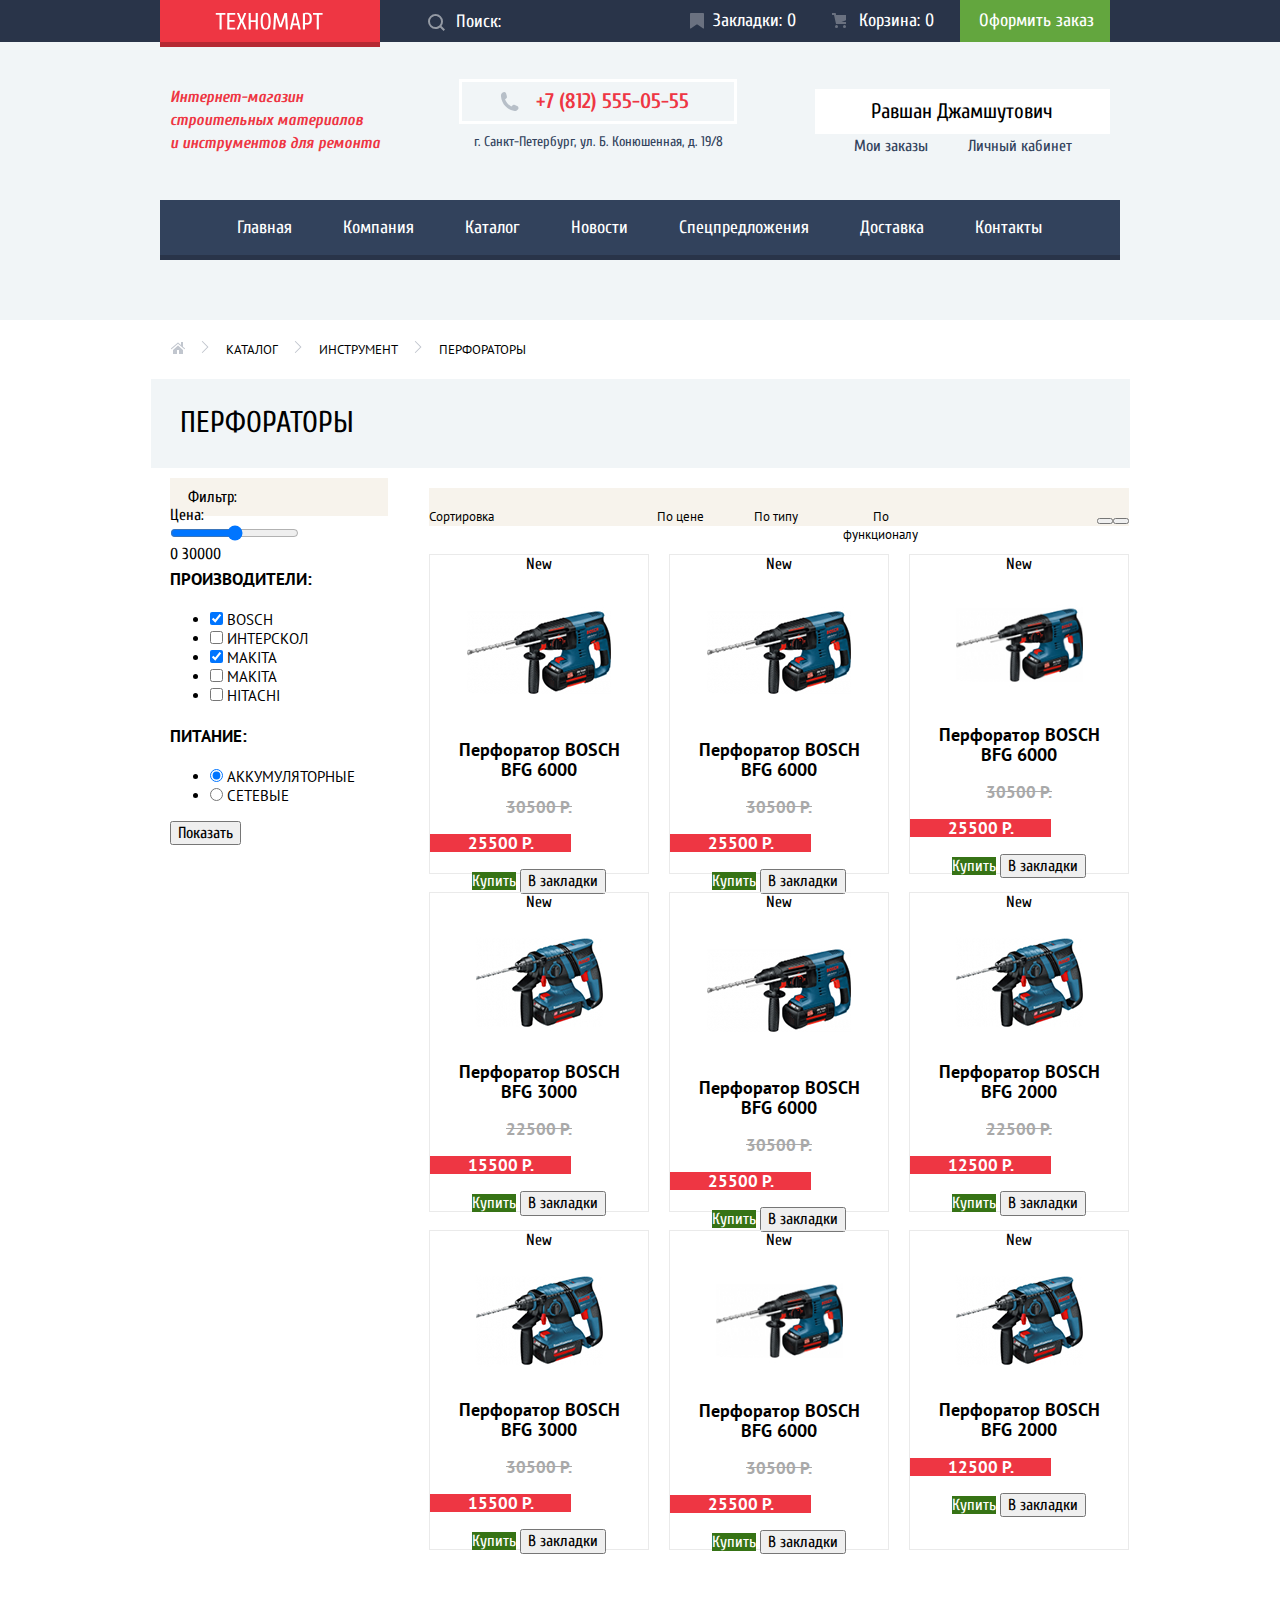
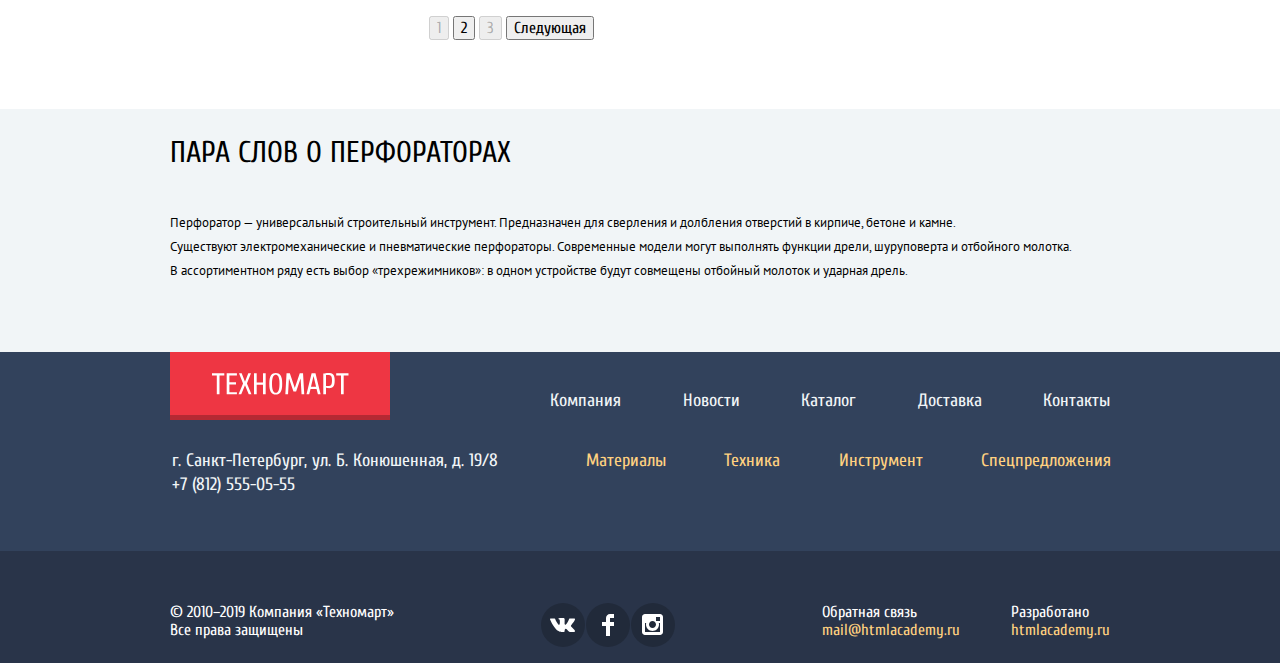
==== catalog.html @ edaa7742 "Задание 7.1" ====
<!DOCTYPE html>
<html lang="ru">

<head>
  <meta charset="utf-8">
  <link rel="stylesheet" href="css/normalize.css">
  <link href="https://fonts.googleapis.com/css2?family=PT+Sans:wght@400;700&display=swap" rel="stylesheet">
  <link href="https://fonts.googleapis.com/css2?family=Cuprum:wght@400;700&family=PT+Sans:wght@400;700&display=swap" rel="stylesheet">
  <link rel="stylesheet" href="css/style.css">
  <title>Мой проект: Техномарт</title>
</head>

<body class="page-body">
  <header class="header-block">
    <section class="menutop-header">
      <div class="content inner-menutop-header">
        <a aria-label="Логотип сайта Техномарт">
          <img class="logo-header" src="img/logo-technomart.svg" width="108" height="18" alt="Логотип магазина Техномарт"></a>
        <form class="menutop-search" action="https://echo.htmlacademy.ru/" method="post">
          <span class="visually-hidden">Поиск</span>
          <label class="search" for="search"></label>
          <svg xmlns="http://www.w3.org/2000/svg" width="17" height="17" viewBox="0 0 17 17">
            <path d="M17 15.586l-3.542-3.542A7.465 7.465 0 0 0 15 7.5 7.5 7.5 0 1 0 7.5 15c1.71 0 3.282-.579 4.544-1.542L15.586 17 17 15.586zM2 7.5C2 4.467 4.467 2 7.5 2 10.532 2 13 4.467 13 7.5c0 3.032-2.468 5.5-5.5 5.5A5.506 5.506 0 0 1 2 7.5z" fill="rgba(255,255,255,0.5)" /></svg>
          <input class="rr" type="search" id="search" name="search" placeholder="Поиск:">
        </form>
        <div class="labels">
          <a class="menutop-bookmarks" href="">Закладки: 0</a>
          <a class="menutop-backet" href="">Корзина: 0</a>
          <a class="menutop-order" href="">Оформить заказ</a>
        </div>
      </div>
    </section>
    <section class="content">
      <section class="header-middle">
        <h1 class="header-description-index">Интернет-магазин<br>строительных материалов<br> и инструментов для ремонта</h1>
        <address><a class="phone" href="tel:+78125550555">+7 (812) 555-05-55</a>
          <p class="adress">г. Санкт-Петербург, ул. Б. Конюшенная, д. 19/8</p>
        </address>
        <div class="profile-catalog">
          <a class="menutop-user" href="">Равшан Джамшутович</a>
          <div class="cabinet">
            <a class="menutop-myprofile" href="">Мои заказы</a>
            <a class="menutop-myprofile2" href="">Личный кабинет</a></div>
        </div>
      </section>
    </section>
    <nav class="content back-nav">
      <ul class="list-nav">
        <li><a class="list-nav-index" href="index.html">Главная</a></li>
        <li><a class="list-nav-company" href="">Компания</a></li>
        <li><a class="list-nav-catalog" href="">Каталог</a></li>
        <li><a class="list-nav-news" href="">Новости</a></li>
        <li><a class="list-nav-suggest" href="">Спецпредложения</a></li>
        <li><a class="list-nav-delivery" href="">Доставка</a></li>
        <li><a class="list-nav-kontakts" href="">Контакты</a></li>
      </ul>
    </nav>
  </header>
  <main class="main-block">
    <!-- <section class="content"> -->
    <div class="content min-nav">
      <a class="menu-list-catalog1" href="index.html" aria-label="Переход на главную страницу">
        <svg xmlns="http://www.w3.org/2000/svg" width="15" height="12" viewBox="0 0 15 12">
          <g fill="#C1C6CE">
            <path d="M3 8v4h4V8h2v4h4V8L8 3.516z" />
            <path d="M14.831 6.365L13 4.751V0h-2v2.987L8.332.635c-.02-.017-.043-.023-.064-.037a.465.465 0 0 0-.08-.047.551.551 0 0 0-.095-.024C8.062.521 8.032.515 8 .515c-.031 0-.061.006-.092.012a.46.46 0 0 0-.095.025c-.028.011-.053.029-.08.046-.021.014-.045.02-.064.037l-6.498 5.73a.501.501 0 0 0 .33.875.497.497 0 0 0 .331-.125L8 1.677l6.169 5.438a.501.501 0 0 0 .662-.75z" />
          </g>
        </svg>
      </a>
      <a class="menu-list-catalog2" href="catalog.html">Каталог</a>
      <a class="menu-list-catalog3" href="">Инструмент</a>
      <a class="menu-list-catalog4 " href="">Перфораторы</a>
    </div>
    <h1 class="content catalog-products-puncher">Перфораторы</h1>
    <section class="content catalog-main-content">
      <aside class="filter-block">
        <!-- <h2 class="visually-hidden">Фильтр товаров</h2> -->
        <span class="filter-title">Фильтр:</span>
        <form action="https://echo.htmlacademy.ru/courses" method="get" oninput="amount_max.value=range.value">
          <fieldset class="filter">
            <legend>Цена:</legend>
            <input type="range" min="0" max="50000" name="range">
            <div class="amoumt-output">
              <output name="amount_min">0</output>
              <output name="amount_max">30000</output>
            </div>
          </fieldset>
          <fieldset class="filter">
            <legend class="filter-kind">Производители:</legend>
            <ul class="">
              <li class="filter-items">
                <input type="checkbox" id="Bosch" name="Bosch" checked>
                <label for="Bosch">Bosch</label>
              </li>
              <li class="filter-items">
                <input type="checkbox" id="Интерскол" name="Интерскол">
                <label for="Интерскол">Интерскол</label>
              </li>
              <li class="filter-items">
                <input type="checkbox" id="Makita" name="Makita" checked>
                <label for="Makita">Makita</label>
              </li>
              <li class="filter-items">
                <input type="checkbox" id="Dewalt" name="Dewalt">
                <label for="Dewalt">Makita</label>
              </li>
              <li class="filter-items">
                <input type="checkbox" id="Hitachi" name="Hitachi">
                <label for="Hitachi">Hitachi</label>
              </li>
            </ul>
          </fieldset>
          <fieldset class="filter">
            <legend class="filter-kind">Питание:</legend>
            <ul class="">
              <li class="filter-items">
                <input type="radio" id="akk" name="filter-on" value="Rechargeable" checked>
                <label for="akk">Аккумуляторные</label>
              </li>
              <li class="filter-items">
                <input type="radio" id="net" name="filter-on" value="networking">
                <label for="net">Сетевые</label>
              </li>
            </ul>
          </fieldset>
          <button type="submit">Показать</button>
        </form>
      </aside>
      <section>
        <div class="sort-block">
          <span class="list-sort">Сортировка</span>
          <ul class="best-block-items">
            <li class="list-sort">По цене</li>
            <li class="list-sort">По типу</li>
            <li class="list-sort">По функционалу</li>
          </ul>
          <ul class="sort-up-down">
            <li><button type="button" aria-label="Сортировка вверх"></button></li>
            <li><button type="button" aria-label="Сортировка вниз"></button></li>
          </ul>
        </div>
        <section class="catalog-main-items">
          <h2 class="visually-hidden">Перечень перфораторов</h2>
          <ul class="best-block-items-catalog">
            <li>
              <span>New</span>
              <p><img src="img/snippet-6000.jpg" width="144" height="128" alt="Перфоратор BOSCH BFG 6000"></p>
              <h3 class="catalog-items">Перфоратор BOSCH<br>BFG 6000</h3>
              <p><del class="del">30500 р.</del></p>
              <p class="price">25500 р.</p>
              <div>
                <a class="button-buy" href="">Купить</a>
                <button class="button-items" type="button">В закладки</button>
              </div>
            </li>
            <li>
              <span>New</span>
              <p><img src="img/snippet-6000.jpg" width="144" height="128" alt="Перфоратор BOSCH BFG 6000"></p>
              <h3 class="catalog-items">Перфоратор BOSCH<br> BFG 6000</h3>
              <p><del class="del">30500 р.</del></p>
              <p class="price">25500 р.</p>
              <div>
                <a class="button-buy" href="">Купить</a>
                <button class="button-items" type="button">В закладки</button>
              </div>
            </li>
            <li class="last">
              <span>New</span>
              <p><img src="img/snippet-6000.jpg" width="127" height="112" alt="Перфоратор BOSCH BFG 6000"></p>
              <h3 class="catalog-items">Перфоратор BOSCH<br> BFG 6000</h3>
              <p><del class="del">30500 р.</del></p>
              <p class="price">25500 р.</p>
              <div>
                <a class="button-buy" href="">Купить</a>
                <button class="button-items" type="button">В закладки</button>
              </div>
            </li>
            <li>
              <span>New</span>
              <p><img src="img/snippet-3000.jpg" width="127" height="112" alt="Перфоратор BOSCH BFG 3000"></p>
              <h3 class="catalog-items">Перфоратор BOSCH<br> BFG 3000</h3>
              <p><del class="del">22500 р.</del></p>
              <p class="price">15500 р.</p>
              <div>
                <a class="button-buy" href="">Купить</a>
                <button class="button-items" type="button">В закладки</button>
              </div>
            </li>
            <li>
              <span>New</span>
              <p><img src="img/snippet-6000.jpg" width="144" height="128" alt="Перфоратор BOSCH BFG 6000"></p>
              <h3 class="catalog-items">Перфоратор BOSCH<br> BFG 6000</h3>
              <p><del class="del">30500 р.</del></p>
              <p class="price">25500 р.</p>
              <div>
                <a class="button-buy" href="">Купить</a>
                <button class="button-items" type="button">В закладки</button>
              </div>
            </li>
            <li class="last">
              <span>New</span>
              <p><img src="img/snippet-2000.jpg" width="127" height="112" alt="Перфоратор BOSCH BFG 2000"></p>
              <h3 class="catalog-items">Перфоратор BOSCH<br> BFG 2000</h3>
              <p><del class="del">22500 р.</del></p>
              <p class="price">12500 р.</p>
              <div>
                <a class="button-buy" href="">Купить</a>
                <button class="button-items" type="button">В закладки</button>
              </div>
            </li>
            <li>
              <span>New</span>
              <p><img src="img/snippet-3000.jpg" width="127" height="112" alt="Перфоратор BOSCH BFG 3000"></p>
              <h3 class="catalog-items">Перфоратор BOSCH<br> BFG 3000</h3>
              <p><del class="del">30500 р.</del></p>
              <p class="price">15500 р.</p>
              <div>
                <a class="button-buy" href="">Купить</a>
                <button class="button-items" type="button">В закладки</button>
              </div>
            </li>
            <li>
              <span>New</span>
              <p><img src="img/snippet-6000.jpg" width="127" height="112" alt="Перфоратор BOSCH BFG 6000"></p>
              <h3 class="catalog-items">Перфоратор BOSCH<br> BFG 6000</h3>
              <p><del class="del">30500 р.</del></p>
              <p class="price">25500 р.</p>
              <div>
                <a class="button-buy" href="">Купить</a>
                <button class="button-items" type="button">В закладки</button>
              </div>
            </li>
            <li class="last">
              <span>New</span>
              <p><img src="img/snippet-2000.jpg" width="127" height="112" alt="Перфоратор BOSCH BFG 2000"></p>
              <h3 class="catalog-items">Перфоратор BOSCH<br> BFG 2000</h3>
              <p class="price">12500 р.</p>
              <div>
                <a class="button-buy" href="">Купить</a>
                <button class="button-items" type="button">В закладки</button>
              </div>
            </li>
          </ul>
          <div class="pages">
            <button type="button" disabled="">1</button>
            <button type="button">2</button>
            <button type="button" disabled="">3</button>
            <button type="button">Следующая</button>
          </div>
        </section>
      </section>
    </section>
    <section class="equipment">
      <div class="content">
        <h2 class="titles-h2">Пара слов о перфораторах</h2>
        <p class="equipment-content">Перфоратор — универсальный строительный инструмент. Предназначен для сверления и долбления отверстий в кирпиче, бетоне и камне.<br>Существуют электромеханические и пневматические перфораторы. Современные модели могут выполнять функции дрели, шуруповерта и отбойного молотка.<br>В ассортиментном ряду есть выбор «трехрежимников»: в одном устройстве будут совмещены отбойный молоток и ударная дрель.</p>
      </div>
    </section>
  </main>
  <section class="top-footer-block">
    <div class="content">
      <div class="top-footer-flex">
        <a aria-label="Логотип сайта Техномарт">
          <img class="logo-footer" src="img/logo-technomart.svg" width="138" height="23" alt="Логотип магазина Техномарт"></a>
        <ul class="footer-main">
          <li><a class="list-footer-main" href="">Компания</a></li>
          <li><a class="list-footer-main" href="">Новости</a></li>
          <li><a class="list-footer-main" href="catalog.html">Каталог</a></li>
          <li><a class="list-footer-main" href="">Доставка</a></li>
          <li><a class="list-footer-main" href="">Контакты</a></li>
        </ul>
      </div>
      <div class="top-footer-flex2">
        <address>
          <p class="adress-footer">г. Санкт-Петербург, ул. Б. Конюшенная, д. 19/8<br>
            +7 (812) 555-05-55</p>
        </address>
        <ul class="footer-add">
          <li><a class="list-footer-add" href="">Материалы</a></li>
          <li><a class="list-footer-add" href="">Техника</a></li>
          <li><a class="list-footer-add" href="">Инструмент</a></li>
          <li><a class="list-footer-add" href="">Спецпредложения</a></li>
        </ul>
      </div>
    </div>
  </section>
  <section class="bottom-footer-block">
    <div class="content bottom-footer-block-content">
      <h2 class="visually-hidden">Обратная связь</h2>
      <p class="bottom-footer-company">© 2010–2019 Компания «Техномарт»<br>
        Все права защищены</p>
      <ul class="social">
        <li><a class="vk" href="" aria-label="В контакте"></a></li>
        <li><a class="facebook" href="" aria-label="facebook"></a></li>
        <li><a class="instagram" href="" aria-label="instagram"></a></li>
      </ul>
      <div class="bottom-footer-us">
        <p class="bottom-footer-company">Обратная связь<br>
          <a class="academy" href="">mail@htmlacademy.ru</a>
        </p>
        <p class="bottom-footer-company2">Разработано<br>
          <a class="academy" href="https://htmlacademy.ru/intensive/htmlcss">htmlacademy.ru</a>
        </p>
      </div>
    </div>
  </section>
  </footer>
  <section class="popap">
    <form action="https://echo.htmlacademy.ru" method="post">
      <h2 class="visually-hidden">Добавление товара в корзину</h2>
      <p>Товар добавлен в корзину!</p>
      <div>
        <a href="">Оформить заказ</a>
        <button class="button-red" type="button">Продолжить покупки</button>
      </div>
    </form>
    <button type="button" aria-label="Закрыть форму оформления товара">X</button>
  </section>
</body>

</html>
---- css/style.css ----
:root {
  --Basic-red: #EE3643;
  --Basic-darkred: #BA2732;
  --Special-blue: #3BBCE3;
  --Special-lilac: #DC91D8;
  --Basic-greenborder: #63A63E;
  /* кнопка закладка */
  --Special-green: #5FBB2D;
  --Basic-greenklick: #518534;
  --Special-greenlight: #8ED78F;
  --button-buy-static: #367315;
  --Basic-grey: #3D546F;
  --Basic-backgroundheader: #293449;
  --Basic-backgroundklick: #161D29;
  --Basic-fontcolor: #32425C;
  --back-nav-active: #1D2739;
  /* основная подлоэка под меню+фон футер */
  --Basic-black: #000000;
  --Basic-soft-grey: #C5C5C5;
  --Basic-delcolor: #A9A9A9;
  --Basic-middle-grey: #B5B5B5;
  --Special-lightgrey: #EAEAEA;
  --Basic-background: #F1F5F7;
  /* текст ссылок в футере */
  --Basic-white: #ffffff;
  --Special-ylellow: #FFBF47;
  --Special-yellowlight: #FFD180;
  --Basic-bg-soshial-start: #212A3A;
  --hover-textwhite: rgba(255, 255, 255, 0.5);
  --best-block: #F9F5F0;
  --basic-colorfilter: #F7F3EC;

}

/* Global -----------------------------------------------*/

body {
  margin: 0 auto;
  padding: 0;
  font-family: "Cuprum", Arial, sans-serif;
  font-weight: 400;
  /* background-color: #c55680; */
}

a {
  text-decoration: none;
  color: var(--Basic-white);
}

img {
  max-width: 100%;
  height: auto;
}


.page-body {
  display: grid;
  min-height: 100%;
  grid-template-rows: min-content 1fr min-content;
  align-content: start;
}

.visually-hidden {
  position: absolute;
  width: 1px;
  height: 1px;
  margin: -1px;
  border: 0;
  padding: 0;
  clip: rect(0 0 0 0);
  overflow: hidden;
}

/* * *,
*::before,
*::after {
  box-sizing: border-box;
} */

.content {
  width: 940px;
  padding: 0 10px;
  margin: 0 auto;
}

.popap {
  display: none;
}

/* Header ----------------------------------------*/

.profile-catalog {
  display: flex;
  flex-direction: column;
  align-items: center;
  flex-shrink: 0;
  margin-top: 3px;
}

.menutop-header {
  background-color: var(--Basic-backgroundheader);
  color: var(--Basic-white);

}

.inner-menutop-header {
  display: flex;
  justify-content: space-between;
  align-items: center;
  position: relative;
}

.inner-menutop-header a {
  display: block;
}

.header-middle {
  position: relative;
  display: flex;
  justify-content: space-between;
  padding-top: 44px;
  min-height: 158px;
  box-sizing: border-box;
}

.enter {
  position: relative;



}

.cabinet {
  display: flex;
  justify-content: space-between;
}

.header-block {
  background-color: var(--Basic-background);
  display: block;
  padding-bottom: 60px;
}

.logo-header {
  position: absolute;
  padding-top: 12px;
  padding-bottom: 17px;
  padding-left: 55px;
  padding-right: 57px;
  text-align: center;
  background-color: var(--Basic-red);
  box-shadow: inset 0px -5px 0px rgba(0, 0, 0, 0.24);
  left: 0px;
  top: 0px;
}

.logo-header:hover,
.logo-header:focus {
  background-color: var(--Basic-red);
}

/* .logo-header:active {
  background-color: var(--Basic-darkred);
} */

.labels {
  position: relative;
  display: flex;
  align-items: center;
  align-content: center;
  justify-content: flex-end;
}


/* Форма поиска в Header */

.menutop-search {
  position: relative;
  width: 271px;
  display: flex;
}

.menutop-search,
.menutop-bookmarks,
.menutop-backet,
.menutop-order {
  position: relative;
  font-family: Cuprum;
  font-style: normal;
  font-weight: normal;
  font-size: 18px;
  line-height: 24px;
}

.menutop-bookmarks,
.menutop-backet,
.menutop-order {
  box-sizing: border-box;
  padding-top: 9px;
  padding-bottom: 9px;
}

.menutop-backet {
  width: 136px;
  padding-left: 35px;
  padding-right: 21px;
}

.menutop-backet::before {
  content: "";
  position: absolute;
  top: calc(50% - 8px);
  left: 8px;
  width: 14px;
  height: 16px;
  background-image: url(../img/icon-cart.svg);
  background-repeat: no-repeat;
  opacity: 0.3;
}

.menutop-bookmarks {
  width: 136px;
  padding-left: 25px;
  padding-right: 21px;
}

.menutop-bookmarks::before {
  content: "";
  position: absolute;
  top: calc(50% - 8px);
  left: 2px;
  width: 14px;
  height: 16px;
  background-image: url(../img/icon-bookmark.svg);
  background-repeat: no-repeat;
  opacity: 0.3;
}


/* .menutop-bookmarks:focus::before,
.menutop-backet:focus::before {
  opacity: 1;
} */


.menutop-order {
  width: 150px;
  background-color: var(--Basic-greenborder);
  padding-left: 19px;
  padding-right: 16px;
  box-sizing: border-box;
}

.menutop-search input {
  flex-grow: 1;
  margin-left: 120px;
  color: var(--Basic-white);
  background-color: transparent;
  border: 0px;
  padding-left: 42px;
  padding-top: 10px;
  padding-bottom: 8px;
}

.menutop-search input {
  /* margin: 20px; */
  width: auto;
}

.menutop-search input::placeholder {
  color: var(--Basic-white);
}

.menutop-search svg {
  position: absolute;
  right: 120px;
  top: 12px;
}



/* .rr::before {
  content: "";
  position: absolute;
  top: calc(50% - 8px);
  left: 2px;
  width: 14px;
  height: 16px;
  background-image: url(../img/icon-search.svg);
  background-repeat: no-repeat;
  opacity: 0.5;
} */

/* .search {
  position: absolute;
  width: 17px;
  height: 17px;
  box-sizing: border-box;
  padding: 0;
  margin: 0;
  left: 17px;
} */

.menutop-order:focus,
.menutop-order:hover {
  background-color: var(--Special-green);
}


.menutop-bookmarks:hover::before,
.menutop-backet:hover::before,
.menutop-bookmarks:active::before,
.menutop-backet:active::before {
  opacity: 0.3;
}

.menutop-bookmarks:focus::before,
.menutop-backet:focus::before {
  opacity: 1;
}

.menutop-bookmarks:active,
.menutop-backet:active,
.menutop-order:active {
  color: var(--hover-textwhite);
}

.menutop-bookmarks:active,
.menutop-backet:active {
  background-color: var(--Basic-backgroundklick);
}

.menutop-order:active {
  background-color: var(--Basic-greenborder);
}

.header-description-index {
  font-family: Cuprum;
  font-style: italic;
  font-size: 16px;
  line-height: 23px;
  color: var(--Basic-red);
  margin: 0px;
}

.header-description-catalog {
  font-family: Cuprum;
  font-style: italic;
  font-weight: 400px;
  font-size: 16px;
  line-height: 23px;
  color: var(--Basic-red);

}

.catalog-description {
  font-style: italic;
  font-weight: 400;
  font-size: 16px;
  line-height: 23px;
  color: var(--Basic-red);

}

.menutop-search input:focus .search-form__input:focus,
.search-form__input:focus+.search-form__icon {
  color: var(--basic-black);
  background-color: var(--basic-white);
  fill: var(--basic-red);
  outline: var(--basic-red);
}

.phone {
  position: inherit;
  font-style: normal;
  font-weight: 700;
  font-size: 21px;
  line-height: 30px;
  background-color: transparent;
  padding-left: 74px;
  padding-right: 45px;
  padding-top: 7px;
  padding-bottom: 8px;
  color: var(--Basic-red);
  border: 3px solid var(--Basic-white);
}

.phone::before {
  content: "";
  position: absolute;
  top: 50px;
  left: 330px;
  width: 19px;
  height: 19px;
  background-image: url(../img/icon-phone.svg);
}

.adress {
  font-family: Cuprum;
  font-style: normal;
  font-weight: 400px;
  font-size: 14px;
  line-height: 24px;
  color: var(--Basic-fontcolor);
  margin-bottom: 1px;
  margin-left: 15px;
}

.login {
  position: relative;
  padding-left: 45px;
  padding-right: 27px;
  padding-top: 12px;
  padding-bottom: 12px;
  margin-right: 10px;

}

.registration {
  padding-left: 24px;
  padding-right: 24px;
  padding-top: 12px;
  padding-bottom: 12px;
}

.login,
.registration {
  font-family: Cuprum;
  font-weight: normal;
  font-size: 21px;
  line-height: 21px;
  text-align: center;
  color: var(--Basic-black);
  background-color: var(--Basic-white);

}

.login::before {
  content: "";
  position: absolute;
  background-image: url(../img/icon-login.svg);
  background-repeat: no-repeat;
  opacity: 0.3;
}

.login:hover,
.registration:hover {
  color: var(--Basic-red);
}

.login:active,
.registration:active {
  color: var(--Basic-soft-grey);
}

/* -----------Catalog */

.catalog-main-content {
  display: flex;
  margin-bottom: 69px;
  margin-top: 20px;
}

.filter-block {
  margin-right: 20px;
}

.sort-block {
  background-color: var(--basic-colorfilter);
  display: flex;
  justify-content: space-between;
  width: 700px;
  height: 38px;
  align-items: baseline;
  margin-bottom: 28px;
}

.sort-up-down {
  list-style: none;
  display: flex;
}

.filter-title {
  background-color: var(--basic-colorfilter);
  padding-bottom: 10px;
  padding-left: 18px;
  padding-right: 151px;
  margin-bottom: 14px;
  padding-top: 10px;
  margin-right: 21px;
}

.list-sort {
  font-family: PT Sans;
  font-style: normal;
  font-weight: normal;
  font-size: 13px;
  line-height: 18px;
  margin: 0px;
}

.menutop-user {
  color: var(--Basic-black);
  font-style: normal;
  font-weight: normal;
  font-size: 21px;
  line-height: 21px;
  background-color: var(--Basic-white);
  padding-left: 56px;
  padding-right: 57px;
  padding-top: 12px;
  padding-bottom: 12px;
  margin-bottom: 3px;
}

.menutop-myprofile,
.menutop-myprofile2 {
  font-style: normal;
  font-weight: normal;
  font-size: 16px;
  line-height: 18px;
  color: var(--Basic-fontcolor);
  padding-bottom: 42px;
}

.menutop-myprofile2 {
  padding-left: 40px;
}

.equipment {
  background-color: var(--Basic-background);
}

.equipment-content {
  font-family: PT Sans;
  font-style: normal;
  font-weight: normal;
  font-size: 13px;
  line-height: 24px;
  padding-bottom: 69px;
  margin-bottom: 0px;
}


/* ---------------------------- */
.min-nav {
  position: relative;
  display: flex;
  align-items: center;
  font-family: PT Sans;
  font-style: normal;
  font-weight: normal;
  font-size: 13px;
  line-height: 18px;
  text-transform: uppercase;
  padding-top: 21px;
  padding-bottom: 20px;
}

.menu-list-catalog1::after,
.menu-list-catalog2::after,
.menu-list-catalog3::after {
  content: "";
  background-image: url(../img/icon-right-small.svg);
  background-repeat: no-repeat;
  width: 8px;
  height: 12px;
  box-sizing: border-box;
  position: absolute;
  margin-left: 16px;
}

.back-nav {
  background-color: var(--Basic-fontcolor);
  box-shadow: inset 0px -5px 0px var(--Basic-backgroundheader);
}

.list-nav {
  font-family: Cuprum;
  font-style: normal;
  font-weight: normal;
  font-size: 18px;
  line-height: 24px;
  margin: 0px;
  list-style: none;
  color: var(--Basic-white);
  text-decoration: none;
  display: flex;
  flex-wrap: wrap;

}

.list-nav a {
  padding-left: 27px;
  padding-right: 24px;
  padding-top: 16px;
  padding-bottom: 20px;
  display: block;
}

.list-nav a:focus,
.list-nav a:hover {
  background-color: var(--Basic-backgroundheader);
}

.list-nav a:active {
  background-color: var(--back-nav-active);
  color: var(--hover-textwhite);
}

/* .list-nav-index:focus,
.list-nav-index:hover,
.list-nav-company:focus,
.list-nav-company:hover,
.list-nav-catalog:focus,
.list-nav-catalog:hover,
.list-nav-news:focus,
.list-nav-news:hover,
.list-nav-suggest:focus,
.list-nav-suggest:hover,
.list-nav-delivery:focus,
.list-nav-delivery:hover,
.list-nav-kontakts:focus,
.list-nav-kontakts:hover {
  background-color: var(--Basic-backgroundheader);
} */

/* .list-nav-index:active,
.list-nav-company:active,
.list-nav-catalog:active,
.list-nav-news:active,
.list-nav-suggest:active,
.list-nav-delivery:active,
.list-nav-kontakts:active {
  background-color: var(--back-nav-active);
  color: var(--hover-textwhite);
} */

/* Block main ------------------------------------------------*/

.main-block {
  background-color: var(--Basic-white);
}

/*--------------- Index */
.promo {
  padding-top: 59px;
  padding-bottom: 59px;
  display: flex;
  justify-content: space-between;

  /* grid-row-start: 3;
     grid-column-start: 1;
     grid-column-end: 3; */
}

/* Флекс главного контента и слайдер */
.promo-block1 {
  width: 620px;
  display: flex;
  flex-direction: column;
}

.promo-block2 {
  width: 300px;
  display: flex;
  flex-direction: column;
}

.promo-blocks1 {
  display: flex;
  justify-content: space-between;
}

.slider-list p {
  margin: 0;
}

/* 
-------------------------------------- */

.promo-items-1,
.promo-items-2,
.promo-items-3,
.promo-items-4,
.promo-items-5 {
  font-style: normal;
  font-weight: bold;
  font-size: 24px;
  line-height: 30px;
  color: var(--Basic-white);

}

.items {
  border: 1px solid var(--Special-lightgrey);
}

/* .pic1,
.pic2,
.pic3 {
  margin-right: 20px;
} */

/* .best-items {
  display: grid;
  width: 940px;
  height: 220px;
  grid-template-columns: 1fr 1fr 1fr 1fr 1fr;
  column-gap: 20px:
} */

.article-1,
.article-2,
.article-3,
.article-4,
.article-5 {
  width: 300px;
  height: 123px;
}

.article-1,
.article-5 {
  background-color: var(--Special-ylellow);
}

.article-2 {
  background-color: var(--Special-blue);
}

.article-3 {
  background-color: var(--Special-lilac);
}

.article-4 {
  background-color: var(--Special-greenlight);
}

.article-3,
.article-4 {
  margin-bottom: 20px;
}

.promo-items-1 {
  padding-left: 23px;
  padding-top: 20px;
  margin: 0px;
}

.promo-items-2 {
  padding-left: 22px;
  padding-top: 20px;
  margin: 0px;
}

.promo-items-3 {
  padding-left: 22px;
  padding-top: 20px;
  margin: 0px;
}

.promo-items-4 {
  padding-left: 23px;
  padding-top: 20px;
  margin: 0px;
}

.promo-items-5 {
  padding-left: 22px;
  padding-top: 20px;
  margin: 0px;
}

.promo-items-p {
  background-color: var(--hover-textwhite);
  padding-left: 22px;
  padding-top: 20px;
}

.promo-items-a {
  color: var(--Basic-white);
  font-style: normal;
  font-weight: normal;
  font-size: 14px;
  line-height: 18px;
  text-align: center;
  text-transform: uppercase;
}

/* Slider */

.slider-list {
  list-style: none;
  margin-top: 20px;
  padding: 0px;
}

/* .slider-list img {
  width: 620px;
  height: 266px;
}
 */
.slider-promo-items {
  font-style: normal;
  font-weight: bold;
  font-size: 36px;
  line-height: 36px;
  color: var(--Basic-white);
  text-transform: uppercase;
  padding-left: 24px;
  margin-top: 0px;
  margin-left: 0px;
  margin-right: 0px;
  margin-bottom: 5px;
  padding-top: 23px;
}

.list-promo-slider {
  /* font-family: Cuprum; */
  font-style: normal;
  font-weight: normal;
  color: var(--Basic-white);
  font-size: 18px;
  line-height: 24px;
  padding-left: 24px;
}

/* Bestseelers */

.best-block-items {
  list-style: none;
  display: flex;
  column-gap: 20px;
  margin-top: 20px;
  margin-bottom: 70px;
}

.best-block-items li {
  flex-basis: 25%;
  display: flex;
  flex-direction: column;
  text-align: center;
  margin-right: 20px;
}

.best-block-items li:nth-child(4n) {
  margin-right: 0;
}

.best-block-items .img-wrap {
  height: 164px;
  display: flex;
  align-items: center;
  justify-content: center;
}

.best-block-items2 {
  list-style: none;
  display: flex;
  flex-wrap: wrap;
  margin-top: 20px;
  margin-bottom: 70px;
}

.best-block-items2 li {
  width: 218px;
  height: 145px;
  margin-right: 20px;
  border: 1px solid var(--Special-lightgrey);
  text-align: center;
}


.best-block-items2 li:nth-child(4n) {
  margin-right: 0;
}

.index-current-slider {
  position: relative;
  width: 620px;
  height: 266px;
  background-image: url("../img/slider-perforator.jpg");
  background-repeat: no-repeat;
  z-index: 1;
}

.index-add-slider {
  width: 620px;
  height: 266px;
  background-image: url("../img/slider-snippet.jpg");
  background-repeat: no-repeat;
  z-index: 2;
}

.best-block-items-catalog {
  list-style: none;
  display: flex;
  flex-wrap: wrap;
  margin: 0px;
  padding: 0px;
}

.best-block-items-catalog li {
  border: 1px solid var(--Special-lightgrey);
  width: 218px;
  height: 318px;
  margin-right: 20px;
  margin-bottom: 18px;
  position: relative;
  text-align: center;
}

.best-block-items-catalog li:nth-child(3n) {
  margin-right: 0;
}

.pages {
  margin-top: 48px;
}

.best-block {
  background-color: var(--best-block);
  display: flex;
  justify-content: space-between;
  align-items: center;
  height: 89px;



}

/* ------------Catalog! */

.menu-list-catalog1,
.menu-list-catalog2,
.menu-list-catalog3,
.menu-list-catalog4 {
  font-family: PT Sans;
  font-style: normal;
  font-weight: normal;
  font-size: 13px;
  line-height: 18px;
  color: var(--Basic-black);
  padding-right: 41px;
}

catalog-main-items {}

.catalog-products-puncher {
  font-style: normal;
  font-weight: normal;
  font-size: 30px;
  line-height: 30px;
  text-transform: uppercase;
  background-color: var(--Basic-background);
  padding-left: 29px;
  padding-top: 29px;
  padding-bottom: 30px;
}

.catalog-items {
  font-family: PT Sans;
  font-style: normal;
  font-weight: bold;
  font-size: 18px;
  line-height: 20px;
}

.del {
  color: var(--Basic-delcolor);
  font-family: PT Sans;
  font-style: normal;
  font-weight: bold;
  font-size: 17px;
  line-height: 18px;
  text-transform: uppercase;
  text-align: center;
}

.best-block-items .price {
  margin-top: auto;
}

.price {
  font-family: PT Sans;
  font-style: normal;
  font-weight: bold;
  font-size: 17px;
  line-height: 18px;
  text-transform: uppercase;
  color: var(--Basic-white);
  background-color: var(--Basic-red);
  display: block;
  width: 141px;
  text-align: center;
}



/* Filter! */
.filter-kind {
  font-family: PT Sans;
  font-style: normal;
  font-weight: bold;
  font-size: 17px;
  line-height: 30px;
  text-transform: uppercase;
  color: var(--Basic-black);
}

.filter {
  padding: 0;
  margin: 0;
  border: 0px none;
}

.filter-items {
  font-family: PT Sans;
  font-style: normal;
  font-weight: normal;
  font-size: 15px;
  line-height: 19px;
  text-transform: uppercase;
}


/* Service */

.service p {
  margin: 0px;
}

.serviсe-block-items {
  list-style: none;
  width: 619px;
}

.serviсe-slider {
  margin-top: 70px;
  display: flex;
}

.serviсe-slider-button {
  width: 240px;
  display: flex;
  flex-direction: column;
}

.slider-delivery-back {
  background-image: url("../img/delivery.png");
  background-size: 468px 261px;
}

.slider-security-back {
  background-image: url("../img/security.png");
  background-size: 465px 285px;
}

.slider-loan-back {
  background-image: url("../img/loan.png");
  background-size: 466px 285px;
}

.slider-delivery-back,
.slider-security-back,
.slider-loan-back {
  background-repeat: no-repeat;
  margin-right: 0px;
  padding-right: 0px;
}



/* Блок перед footer-om -------------------------------------*/

.titles-h2,
.titles-h4 {
  font-family: Cuprum;
  font-style: normal;
  font-weight: normal;
  font-size: 30px;
  line-height: 30px;
  margin: 0px;
  text-transform: uppercase;
}

.titles-h2 {
  padding-top: 29px;
  padding-bottom: 30px;
}

.titles-h4 {
  padding-bottom: 26px;
  padding-right: 14px;
}

.about-us h2 {
  text-transform: uppercase;
  font-size: 30px;
  line-height: 30px;
  font-family: "Cuprum", "Arial", sans-serif;
  font-weight: 400;
  margin: 0 0 24px;
}

.about-us {
  background-color: var(--Basic-white);
}

.content-about-us {
  display: flex;
  justify-content: space-between;
  padding-top: 70px;
  padding-bottom: 70px
}


.content-about-us img {
  margin-top: 32px;
}



.content-about-us ul {
  margin-bottom: 20px;
}

.text-about-us {
  font-family: PT Sans;
  font-style: normal;
  font-weight: normal;
  font-size: 13px;
  line-height: 24px;
  margin: 0px;
}

.text-about-us1 {
  font-family: PT Sans;
  font-style: normal;
  font-weight: normal;
  font-size: 13px;
  line-height: 24px;
  margin: 0px;
}

.text-about-us2 {
  font-family: PT Sans;
  font-style: normal;
  font-weight: normal;
  font-size: 13px;
  line-height: 24px;
  margin-top: 26px;
  margin-bottom: 1px;

}

.list-about-us {
  font-family: Cuprum;
  font-style: normal;
  font-weight: normal;
  font-size: 18px;
  line-height: 24px;
  list-style: none;
  margin: 0px;
  /* padding-left: 37px; */
  margin-bottom: 13px;

}

/* ----------------Settings buttons */

.button-red-catalog,
.button-red-products,
.button-red-vends,
.button-red-about,
.button-red-kontakt {
  font-family: Cuprum, Arial, sans-serif;
  text-align: center;
  background-color: var(--Basic-red);
  color: var(--Basic-white);
  vertical-align: middle;
  text-transform: uppercase;
  border: none;
}

.button-red-catalog:active,
.button-red-products:active,
.button-red-vends:active,
.button-red-about:active,
.button-red-kontakt:active {
  background-color: var(--Basic-darkred);
}

.button-red-about {
  padding-top: 11px;
  padding-bottom: 9px;
  display: block;
  width: 220px;
  box-sizing: border-box;
  margin-top: 7px;
}

.button-red-kontakt {
  padding-top: 11px;
  padding-bottom: 9px;
  padding-top: 11px;
  padding-bottom: 9px;
  width: 300px;
  display: block;
}

.button-red-standart {
  background-color: var(--Basic-red);
}

.button-buy {
  background-color: var(--button-buy-static);
}


/* Service */

.serviсe {
  background-color: var(--Basic-background);
}

.service-block {
  display: flex;
  flex-direction: column;
  justify-content: space-between;
}

.service p {
  margin: 0px;
}

/* Block footer -------------------------------*/

/* top- footer-block */
.logo-footer {
  background: var(--Basic-red);
  box-shadow: inset 0px -5px 0px rgba(0, 0, 0, 0.24);
  padding-left: 41px;
  padding-right: 41px;
  padding-top: 20px;
  padding-bottom: 25px;
  position: relative;
}

.footer-add,
.footer-main {
  list-style: none;
  display: flex;
  flex-wrap: wrap;
  margin-left: auto;
  flex-basis: 560px;
  justify-content: space-between;
}

.footer-main {
  padding-top: 37px;
  margin-top: 0;
  margin-bottom: 0;
}

.footer-add {
  margin-top: 0;
  margin-bottom: 0;
  padding: 0;
}

.social {
  list-style: none;
  display: flex;
  padding-left: 0;
}

.academy {
  color: var(--Special-yellowlight);
}



/* .social {
  display: flex;
  justify-content: center;
  align-items: center;
  width: 41px;
  min-height: 41px;

} */

.list-footer-main,
.list-footer-add {
  font-family: Cuprum;
  font-style: normal;
  font-weight: normal;
  font-size: 18px;
  line-height: 24px;
  margin: 0px;
}

.list-footer-add {
  color: var(--Special-yellowlight);
}

.list-footer-main {
  color: var(--Basic-background);
}

.list-footer-main:focus,
.list-footer-main:hover,
.list-footer-add:focus,
.list-footer-add:hover {
  text-decoration-line: underline;
}

.adress-footer {
  color: var(--Basic-background);
  font-family: Cuprum;
  font-style: normal;
  font-weight: normal;
  font-size: 18px;
  line-height: 24px;
  margin: 0px;
  padding: 0px;
}

.top-footer-flex,
.top-footer-flex2 {
  justify-content: space-between;
  display: flex;
  flex-wrap: wrap;
  position: relative;
}

.top-footer-flex2 {
  padding-top: 24px;
  padding-bottom: 54px;
  padding-left: 2px;
}

.top-footer-flex2 a {
  padding-top: 5px;
  padding-bottom: 5px;
  margin-right: -1px;
  margin-left: 36px;
}

.top-footer-block {
  background-color: var(--Basic-fontcolor);
}

/* Bottom footer block ---------------------------------------*/

.bottom-footer-block {
  background-color: var(--Basic-backgroundheader);
  color: var(--Basic-white);
}

.bottom-footer-block-content {
  display: flex;
  justify-content: space-between;
  padding-top: 36px;
}

.bottom-footer-company {
  padding-top: 36px;
  padding-bottom: 34px;
}


.bottom-footer-company,
.bottom-footer-company2 {
  font-family: Cuprum;
  font-style: normal;
  font-weight: normal;
  font-size: 16px;
  line-height: 18px;
  padding: 0px;
}

.bottom-footer-company2 {
  padding-left: 51px;
}

.bottom-footer-us {
  display: flex;
  padding: 0px;
}

.vk,
.facebook,
.instagram {
  position: relative;
  display: block;
  width: 44px;
  height: 44px;
  margin-right: 1px;
  background: var(--Basic-bg-soshial-start);
  border-radius: 50%;
}

.vk {
  background-image: url("../img/social_vk.svg");
}

.facebook {
  background-image: url("../img/social_facebook.svg");
}

.instagram {
  background-image: url("../img/social_instagram.svg");
}

.vk,
.facebook,
.instagram {
  content: "";
  /*   position: absolute; */
  border-radius: 50%;
  background-repeat: no-repeat;
  background-position: 50% 50%;
  /*  width: 44px;
 height: 44px; */
}

/* ------------------------------------------------ */
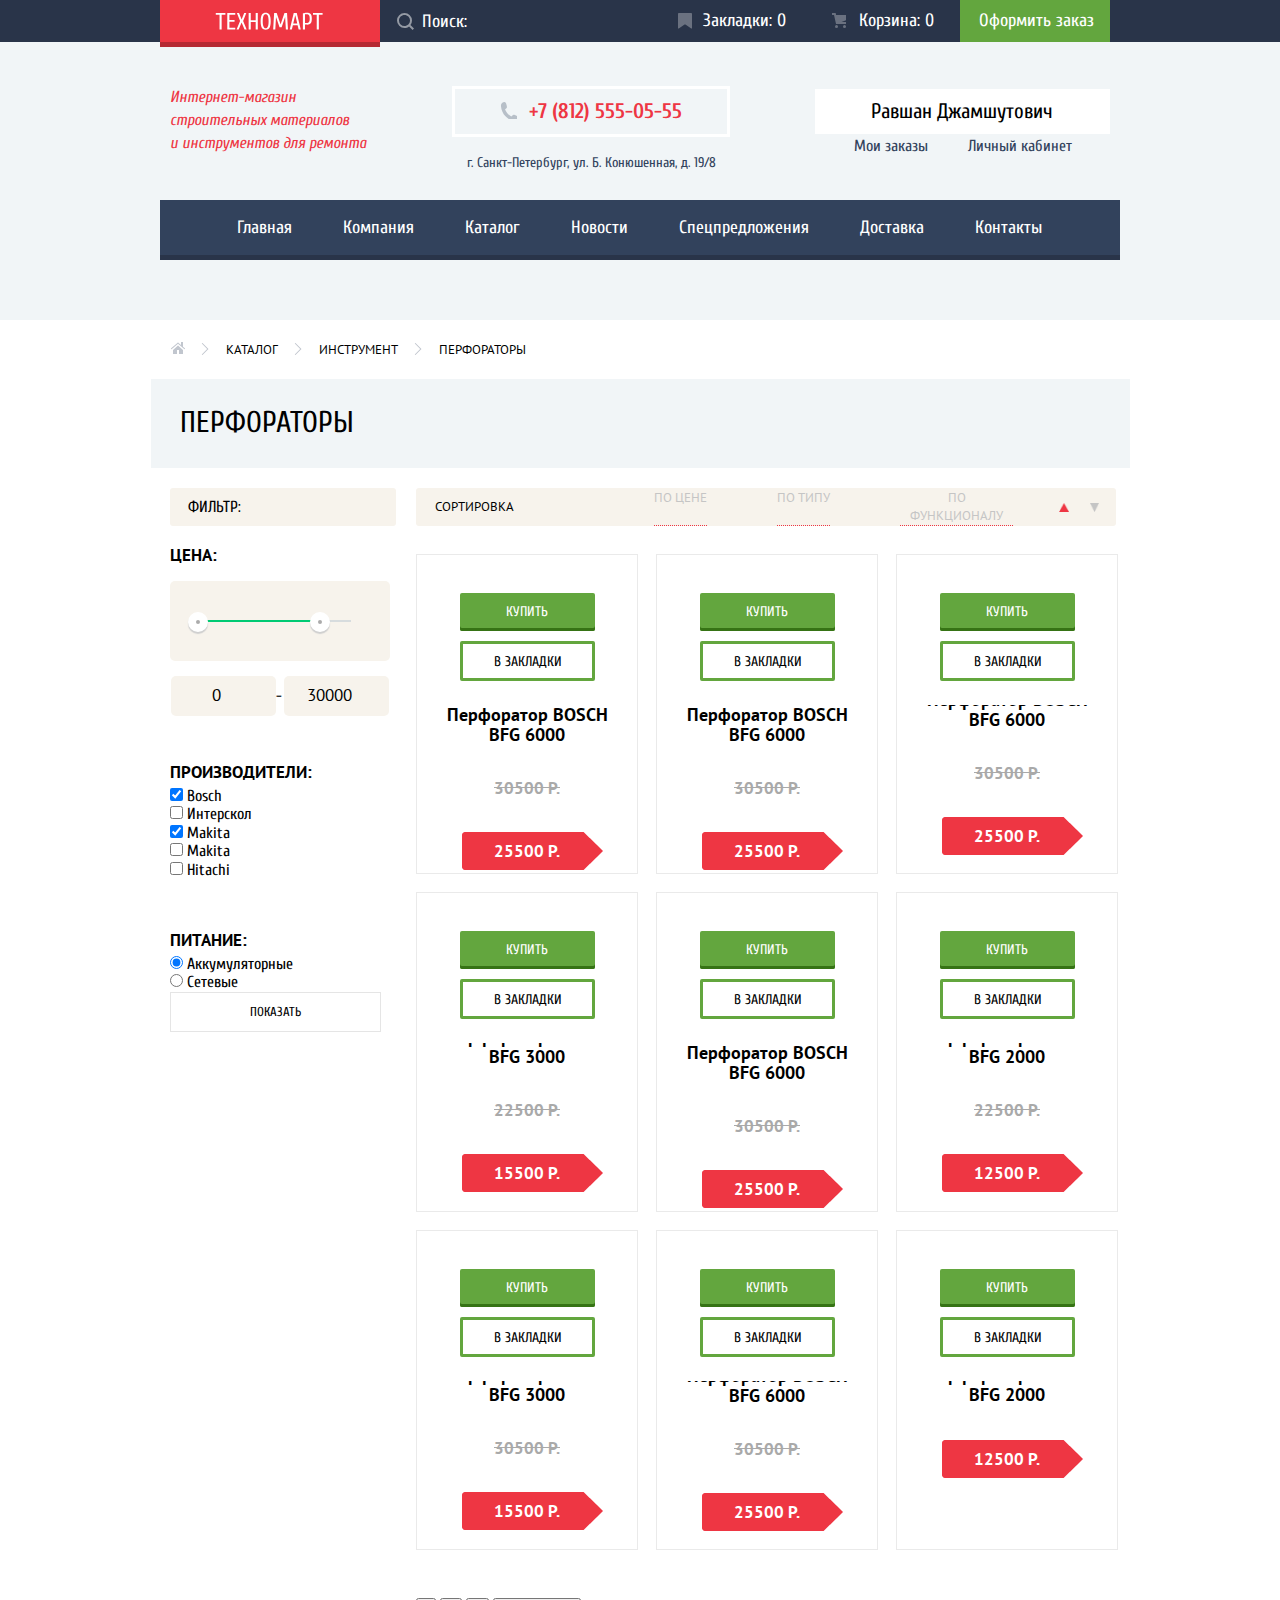
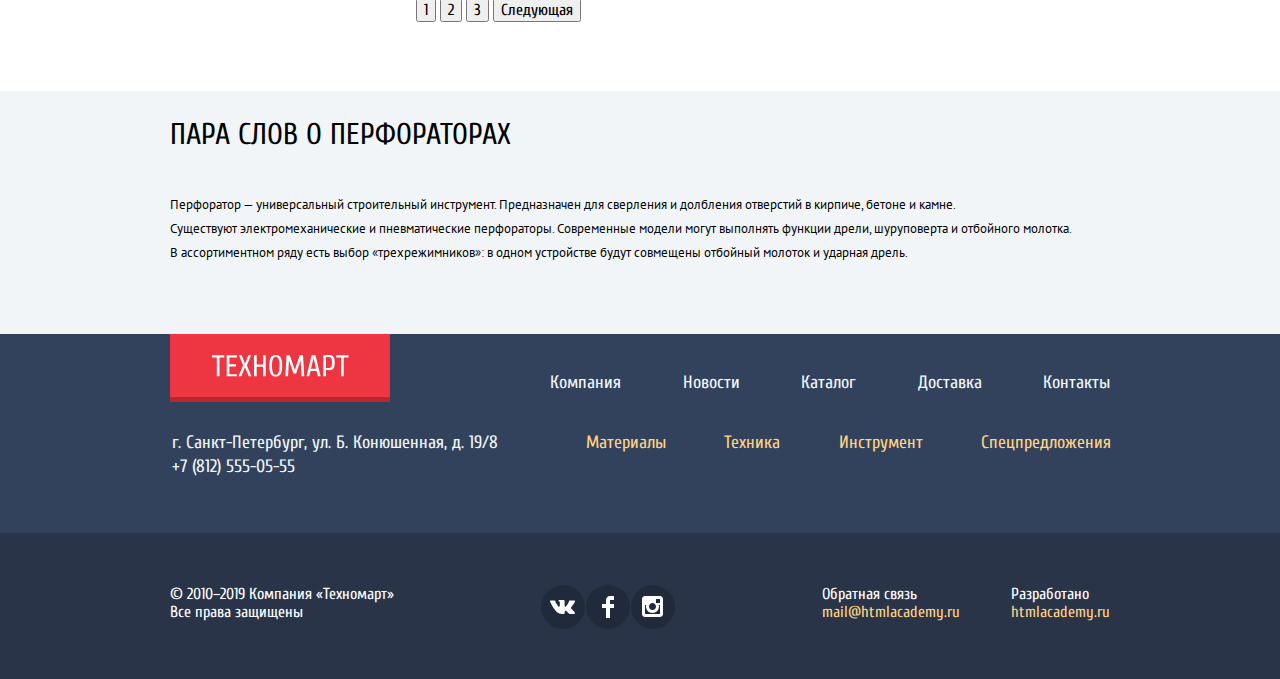
==== commit 486c5a02: "7.2 cтилизация объектов" ====
--- a/catalog.html
+++ b/catalog.html
@@ -6,6 +6,7 @@
   <link rel="stylesheet" href="css/normalize.css">
   <link href="https://fonts.googleapis.com/css2?family=PT+Sans:wght@400;700&display=swap" rel="stylesheet">
   <link href="https://fonts.googleapis.com/css2?family=Cuprum:wght@400;700&family=PT+Sans:wght@400;700&display=swap" rel="stylesheet">
+  <link href="https://fonts.googleapis.com/css2?family=Cuprum:ital@1&display=swap" rel="stylesheet">
   <link rel="stylesheet" href="css/style.css">
   <title>Мой проект: Техномарт</title>
 </head>
@@ -24,9 +25,9 @@
           <input class="rr" type="search" id="search" name="search" placeholder="Поиск:">
         </form>
         <div class="labels">
-          <a class="menutop-bookmarks" href="">Закладки: 0</a>
-          <a class="menutop-backet" href="">Корзина: 0</a>
-          <a class="menutop-order" href="">Оформить заказ</a>
+          <a class="menutop-bookmarks" href="#">Закладки: 0</a>
+          <a class="menutop-backet" href="#">Корзина: 0</a>
+          <a class="menutop-order" href="#">Оформить заказ</a>
         </div>
       </div>
     </section>
@@ -37,22 +38,22 @@
           <p class="adress">г. Санкт-Петербург, ул. Б. Конюшенная, д. 19/8</p>
         </address>
         <div class="profile-catalog">
-          <a class="menutop-user" href="">Равшан Джамшутович</a>
+          <a class="menutop-user" href="#">Равшан Джамшутович</a>
           <div class="cabinet">
-            <a class="menutop-myprofile" href="">Мои заказы</a>
-            <a class="menutop-myprofile2" href="">Личный кабинет</a></div>
+            <a class="menutop-myprofile" href="#">Мои заказы</a>
+            <a class="menutop-myprofile2" href="#">Личный кабинет</a></div>
         </div>
       </section>
     </section>
     <nav class="content back-nav">
       <ul class="list-nav">
         <li><a class="list-nav-index" href="index.html">Главная</a></li>
-        <li><a class="list-nav-company" href="">Компания</a></li>
-        <li><a class="list-nav-catalog" href="">Каталог</a></li>
-        <li><a class="list-nav-news" href="">Новости</a></li>
-        <li><a class="list-nav-suggest" href="">Спецпредложения</a></li>
-        <li><a class="list-nav-delivery" href="">Доставка</a></li>
-        <li><a class="list-nav-kontakts" href="">Контакты</a></li>
+        <li><a class="list-nav-company" href="#">Компания</a></li>
+        <li><a class="list-nav-catalog" href="#">Каталог</a></li>
+        <li><a class="list-nav-news" href="#">Новости</a></li>
+        <li><a class="list-nav-suggest" href="#">Спецпредложения</a></li>
+        <li><a class="list-nav-delivery" href="#">Доставка</a></li>
+        <li><a class="list-nav-kontakts" href="#">Контакты</a></li>
       </ul>
     </nav>
   </header>
@@ -67,27 +68,38 @@
           </g>
         </svg>
       </a>
-      <a class="menu-list-catalog2" href="catalog.html">Каталог</a>
-      <a class="menu-list-catalog3" href="">Инструмент</a>
-      <a class="menu-list-catalog4 " href="">Перфораторы</a>
+      <a class="menu-list-catalog2" href="#">Каталог</a>
+      <a class="menu-list-catalog3" href="#">Инструмент</a>
+      <a class="menu-list-catalog4" href="#">Перфораторы</a>
     </div>
     <h1 class="content catalog-products-puncher">Перфораторы</h1>
     <section class="content catalog-main-content">
       <aside class="filter-block">
-        <!-- <h2 class="visually-hidden">Фильтр товаров</h2> -->
         <span class="filter-title">Фильтр:</span>
-        <form action="https://echo.htmlacademy.ru/courses" method="get" oninput="amount_max.value=range.value">
-          <fieldset class="filter">
+        <form method="get" action="https://echo.htmlacademy.ru">
+          <fieldset class="filter-item">
             <legend>Цена:</legend>
-            <input type="range" min="0" max="50000" name="range">
-            <div class="amoumt-output">
-              <output name="amount_min">0</output>
-              <output name="amount_max">30000</output>
+            <div class="range-filter">
+              <div class="range-controls">
+                <div class="scale">
+                  <div class="bar"></div>
+                </div>
+                <div class="toggle toggle-min" tabindex="0"></div>
+                <div class="toggle toggle-max" tabindex="0"></div>
+              </div>
+              <div class="price-controls">
+                <label class="min-price">
+                  <input type="number" name="min-price" value="0">-
+                </label>
+                <label class="max-price">
+                  <input type="number" name="max-price" value="30000">
+                </label>
+              </div>
             </div>
           </fieldset>
-          <fieldset class="filter">
-            <legend class="filter-kind">Производители:</legend>
-            <ul class="">
+          <fieldset class="filter-item vendors">
+            <legend>Производители:</legend>
+            <ul class="list-legend">
               <li class="filter-items">
                 <input type="checkbox" id="Bosch" name="Bosch" checked>
                 <label for="Bosch">Bosch</label>
@@ -110,9 +122,9 @@
               </li>
             </ul>
           </fieldset>
-          <fieldset class="filter">
-            <legend class="filter-kind">Питание:</legend>
-            <ul class="">
+          <fieldset class="filter-item power">
+            <legend>Питание:</legend>
+            <ul class="list-legend">
               <li class="filter-items">
                 <input type="radio" id="akk" name="filter-on" value="Rechargeable" checked>
                 <label for="akk">Аккумуляторные</label>
@@ -123,128 +135,142 @@
               </li>
             </ul>
           </fieldset>
-          <button type="submit">Показать</button>
+          <button class="filter-button" type="submit">Показать</button>
         </form>
       </aside>
-      <section>
+      <section class="main-catalog">
         <div class="sort-block">
           <span class="list-sort">Сортировка</span>
-          <ul class="best-block-items">
-            <li class="list-sort">По цене</li>
-            <li class="list-sort">По типу</li>
-            <li class="list-sort">По функционалу</li>
+          <ul class="list-sort2">
+            <li>По цене</li>
+            <li>По типу</li>
+            <li>По функционалу</li>
           </ul>
           <ul class="sort-up-down">
-            <li><button type="button" aria-label="Сортировка вверх"></button></li>
-            <li><button type="button" aria-label="Сортировка вниз"></button></li>
+            <li>
+              <button class="visually-hidden" type="button" aria-label="Сортировка вверх"></button>
+              <img src="img/icon-up-dir_png.png" width="11" height="10" alt="Сортировка вверх">
+            </li>
+            <li><button class="visually-hidden" type="button" aria-label="Сортировка вниз"></button>
+              <img src="img/icon-down-dir_png.png" width="11" height="10" alt="Сортировка вниз">
+            </li>
           </ul>
         </div>
         <section class="catalog-main-items">
           <h2 class="visually-hidden">Перечень перфораторов</h2>
           <ul class="best-block-items-catalog">
             <li>
-              <span>New</span>
-              <p><img src="img/snippet-6000.jpg" width="144" height="128" alt="Перфоратор BOSCH BFG 6000"></p>
+              <div class="img-wrap">
+                <img src="img/snippet-6000.jpg" width="144" height="128" alt="Перфоратор BOSCH BFG 6000">
+              </div>
               <h3 class="catalog-items">Перфоратор BOSCH<br>BFG 6000</h3>
               <p><del class="del">30500 р.</del></p>
               <p class="price">25500 р.</p>
-              <div>
-                <a class="button-buy" href="">Купить</a>
-                <button class="button-items" type="button">В закладки</button>
-              </div>
-            </li>
-            <li>
-              <span>New</span>
-              <p><img src="img/snippet-6000.jpg" width="144" height="128" alt="Перфоратор BOSCH BFG 6000"></p>
+              <div class="hidden-items">
+                <a class="button-buy" href="#">Купить</a>
+                <button class="button-items" type="button">В закладки</button>
+              </div>
+            </li>
+            <li>
+              <div class="img-wrap">
+                <img src="img/snippet-6000.jpg" width="144" height="128" alt="Перфоратор BOSCH BFG 6000">
+              </div>
               <h3 class="catalog-items">Перфоратор BOSCH<br> BFG 6000</h3>
               <p><del class="del">30500 р.</del></p>
               <p class="price">25500 р.</p>
-              <div>
-                <a class="button-buy" href="">Купить</a>
+              <div class="hidden-items">
+                <a class="button-buy" href="#">Купить</a>
                 <button class="button-items" type="button">В закладки</button>
               </div>
             </li>
             <li class="last">
-              <span>New</span>
-              <p><img src="img/snippet-6000.jpg" width="127" height="112" alt="Перфоратор BOSCH BFG 6000"></p>
+              <div class="img-wrap">
+                <img src="img/snippet-6000.jpg" width="127" height="112" alt="Перфоратор BOSCH BFG 6000">
+              </div>
               <h3 class="catalog-items">Перфоратор BOSCH<br> BFG 6000</h3>
               <p><del class="del">30500 р.</del></p>
               <p class="price">25500 р.</p>
-              <div>
-                <a class="button-buy" href="">Купить</a>
-                <button class="button-items" type="button">В закладки</button>
-              </div>
-            </li>
-            <li>
-              <span>New</span>
-              <p><img src="img/snippet-3000.jpg" width="127" height="112" alt="Перфоратор BOSCH BFG 3000"></p>
+              <div class="hidden-items">
+                <a class="button-buy" href="#">Купить</a>
+                <button class="button-items" type="button">В закладки</button>
+              </div>
+            </li>
+            <li>
+              <div class="img-wrap">
+                <img src="img/snippet-3000.jpg" width="127" height="112" alt="Перфоратор BOSCH BFG 3000">
+              </div>
               <h3 class="catalog-items">Перфоратор BOSCH<br> BFG 3000</h3>
               <p><del class="del">22500 р.</del></p>
               <p class="price">15500 р.</p>
-              <div>
-                <a class="button-buy" href="">Купить</a>
-                <button class="button-items" type="button">В закладки</button>
-              </div>
-            </li>
-            <li>
-              <span>New</span>
-              <p><img src="img/snippet-6000.jpg" width="144" height="128" alt="Перфоратор BOSCH BFG 6000"></p>
+              <div class="hidden-items">
+                <a class="button-buy" href="#">Купить</a>
+                <button class="button-items" type="button">В закладки</button>
+              </div>
+            </li>
+            <li>
+              <div class="img-wrap">
+                <img src="img/snippet-6000.jpg" width="144" height="128" alt="Перфоратор BOSCH BFG 6000">
+              </div>
               <h3 class="catalog-items">Перфоратор BOSCH<br> BFG 6000</h3>
               <p><del class="del">30500 р.</del></p>
               <p class="price">25500 р.</p>
-              <div>
-                <a class="button-buy" href="">Купить</a>
+              <div class="hidden-items">
+                <a class="button-buy" href="#">Купить</a>
                 <button class="button-items" type="button">В закладки</button>
               </div>
             </li>
             <li class="last">
-              <span>New</span>
-              <p><img src="img/snippet-2000.jpg" width="127" height="112" alt="Перфоратор BOSCH BFG 2000"></p>
+              <div class="img-wrap">
+                <img src="img/snippet-2000.jpg" width="127" height="112" alt="Перфоратор BOSCH BFG 2000">
+              </div>
               <h3 class="catalog-items">Перфоратор BOSCH<br> BFG 2000</h3>
               <p><del class="del">22500 р.</del></p>
               <p class="price">12500 р.</p>
-              <div>
-                <a class="button-buy" href="">Купить</a>
-                <button class="button-items" type="button">В закладки</button>
-              </div>
-            </li>
-            <li>
-              <span>New</span>
-              <p><img src="img/snippet-3000.jpg" width="127" height="112" alt="Перфоратор BOSCH BFG 3000"></p>
+              <div class="hidden-items">
+                <a class="button-buy" href="#">Купить</a>
+                <button class="button-items" type="button">В закладки</button>
+              </div>
+            </li>
+            <li>
+              <div class="img-wrap">
+                <img src="img/snippet-3000.jpg" width="127" height="112" alt="Перфоратор BOSCH BFG 3000">
+              </div>
               <h3 class="catalog-items">Перфоратор BOSCH<br> BFG 3000</h3>
               <p><del class="del">30500 р.</del></p>
               <p class="price">15500 р.</p>
-              <div>
-                <a class="button-buy" href="">Купить</a>
-                <button class="button-items" type="button">В закладки</button>
-              </div>
-            </li>
-            <li>
-              <span>New</span>
-              <p><img src="img/snippet-6000.jpg" width="127" height="112" alt="Перфоратор BOSCH BFG 6000"></p>
+              <div class="hidden-items">
+                <a class="button-buy" href="#">Купить</a>
+                <button class="button-items" type="button">В закладки</button>
+              </div>
+            </li>
+            <li>
+              <div class="img-wrap">
+                <img src="img/snippet-6000.jpg" width="127" height="112" alt="Перфоратор BOSCH BFG 6000">
+              </div>
               <h3 class="catalog-items">Перфоратор BOSCH<br> BFG 6000</h3>
               <p><del class="del">30500 р.</del></p>
               <p class="price">25500 р.</p>
-              <div>
-                <a class="button-buy" href="">Купить</a>
+              <div class="hidden-items">
+                <a class="button-buy" href="#">Купить</a>
                 <button class="button-items" type="button">В закладки</button>
               </div>
             </li>
             <li class="last">
-              <span>New</span>
-              <p><img src="img/snippet-2000.jpg" width="127" height="112" alt="Перфоратор BOSCH BFG 2000"></p>
+              <div class="img-wrap">
+                <img src="img/snippet-2000.jpg" width="127" height="112" alt="Перфоратор BOSCH BFG 2000">
+              </div>
               <h3 class="catalog-items">Перфоратор BOSCH<br> BFG 2000</h3>
               <p class="price">12500 р.</p>
-              <div>
-                <a class="button-buy" href="">Купить</a>
+              <div class="hidden-items">
+                <a class="button-buy" href="#">Купить</a>
                 <button class="button-items" type="button">В закладки</button>
               </div>
             </li>
           </ul>
           <div class="pages">
-            <button type="button" disabled="">1</button>
+            <button class="page1" type="button">1</button>
             <button type="button">2</button>
-            <button type="button" disabled="">3</button>
+            <button type="button">3</button>
             <button type="button">Следующая</button>
           </div>
         </section>
@@ -261,13 +287,13 @@
     <div class="content">
       <div class="top-footer-flex">
         <a aria-label="Логотип сайта Техномарт">
-          <img class="logo-footer" src="img/logo-technomart.svg" width="138" height="23" alt="Логотип магазина Техномарт"></a>
+          <img class="logo-footer" href="index.html" src="img/logo-technomart.svg" width="138" height="23" alt="Логотип магазина Техномарт"></a>
         <ul class="footer-main">
-          <li><a class="list-footer-main" href="">Компания</a></li>
-          <li><a class="list-footer-main" href="">Новости</a></li>
+          <li><a class="list-footer-main" href="#">Компания</a></li>
+          <li><a class="list-footer-main" href="#">Новости</a></li>
           <li><a class="list-footer-main" href="catalog.html">Каталог</a></li>
-          <li><a class="list-footer-main" href="">Доставка</a></li>
-          <li><a class="list-footer-main" href="">Контакты</a></li>
+          <li><a class="list-footer-main" href="#">Доставка</a></li>
+          <li><a class="list-footer-main" href="#">Контакты</a></li>
         </ul>
       </div>
       <div class="top-footer-flex2">
@@ -276,10 +302,10 @@
             +7 (812) 555-05-55</p>
         </address>
         <ul class="footer-add">
-          <li><a class="list-footer-add" href="">Материалы</a></li>
-          <li><a class="list-footer-add" href="">Техника</a></li>
-          <li><a class="list-footer-add" href="">Инструмент</a></li>
-          <li><a class="list-footer-add" href="">Спецпредложения</a></li>
+          <li><a class="list-footer-add" href="#">Материалы</a></li>
+          <li><a class="list-footer-add" href="#">Техника</a></li>
+          <li><a class="list-footer-add" href="#">Инструмент</a></li>
+          <li><a class="list-footer-add" href="#">Спецпредложения</a></li>
         </ul>
       </div>
     </div>
@@ -290,9 +316,9 @@
       <p class="bottom-footer-company">© 2010–2019 Компания «Техномарт»<br>
         Все права защищены</p>
       <ul class="social">
-        <li><a class="vk" href="" aria-label="В контакте"></a></li>
-        <li><a class="facebook" href="" aria-label="facebook"></a></li>
-        <li><a class="instagram" href="" aria-label="instagram"></a></li>
+        <li><a class="vk" href="#" aria-label="В контакте"></a></li>
+        <li><a class="facebook" href="#" aria-label="facebook"></a></li>
+        <li><a class="instagram" href="#" aria-label="instagram"></a></li>
       </ul>
       <div class="bottom-footer-us">
         <p class="bottom-footer-company">Обратная связь<br>
--- a/css/style.css
+++ b/css/style.css
@@ -1,5 +1,6 @@
 :root {
   --Basic-red: #EE3643;
+  --loan-button: #FF5357;
   --Basic-darkred: #BA2732;
   --Special-blue: #3BBCE3;
   --Special-lilac: #DC91D8;
@@ -11,6 +12,7 @@
   --button-buy-static: #367315;
   --Basic-grey: #3D546F;
   --Basic-backgroundheader: #293449;
+  --shadow-service: #405069;
   --Basic-backgroundklick: #161D29;
   --Basic-fontcolor: #32425C;
   --back-nav-active: #1D2739;
@@ -29,6 +31,16 @@
   --hover-textwhite: rgba(255, 255, 255, 0.5);
   --best-block: #F9F5F0;
   --basic-colorfilter: #F7F3EC;
+  --basic-lowwhite: rgba(255, 255, 255, 0.3);
+  --items-shadow: rgba(0, 0, 0, 0.15);
+
+
+  /* Фильтр */
+  --scale: #d7dcde;
+  --bar: #00ca74;
+  --toggle: #ababab;
+  --toggle-shadow: #cfcfcf;
+  --filter-button: #e5e5e5;
 
 }
 
@@ -71,11 +83,10 @@
   overflow: hidden;
 }
 
-/* * *,
 *::before,
 *::after {
   box-sizing: border-box;
-} */
+}
 
 .content {
   width: 940px;
@@ -100,7 +111,6 @@
 .menutop-header {
   background-color: var(--Basic-backgroundheader);
   color: var(--Basic-white);
-
 }
 
 .inner-menutop-header {
@@ -125,9 +135,6 @@
 
 .enter {
   position: relative;
-
-
-
 }
 
 .cabinet {
@@ -175,9 +182,9 @@
 /* Форма поиска в Header */
 
 .menutop-search {
-  position: relative;
-  width: 271px;
-  display: flex;
+  display: flex;
+  flex-grow: 1;
+  margin-left: 210px;
 }
 
 .menutop-search,
@@ -192,25 +199,38 @@
   line-height: 24px;
 }
 
+.menutop-search input {
+  display: block;
+  width: 271px;
+  height: 42px;
+  color: var(--Basic-white);
+  background-color: transparent;
+  border: none;
+  padding-left: 42px;
+
+}
+
 .menutop-bookmarks,
 .menutop-backet,
 .menutop-order {
+  width: 150px;
   box-sizing: border-box;
   padding-top: 9px;
   padding-bottom: 9px;
+
 }
 
 .menutop-backet {
-  width: 136px;
-  padding-left: 35px;
-  padding-right: 21px;
+  position: relative;
+  padding-left: 49px;
+  padding-right: 26px;
 }
 
 .menutop-backet::before {
   content: "";
   position: absolute;
   top: calc(50% - 8px);
-  left: 8px;
+  left: 22px;
   width: 14px;
   height: 16px;
   background-image: url(../img/icon-cart.svg);
@@ -219,16 +239,16 @@
 }
 
 .menutop-bookmarks {
-  width: 136px;
-  padding-left: 25px;
-  padding-right: 21px;
+  position: relative;
+  padding-left: 43px;
+  padding-right: 24px;
 }
 
 .menutop-bookmarks::before {
   content: "";
   position: absolute;
   top: calc(50% - 8px);
-  left: 2px;
+  left: 18px;
   width: 14px;
   height: 16px;
   background-image: url(../img/icon-bookmark.svg);
@@ -244,27 +264,14 @@
 
 
 .menutop-order {
-  width: 150px;
   background-color: var(--Basic-greenborder);
   padding-left: 19px;
   padding-right: 16px;
   box-sizing: border-box;
 }
 
-.menutop-search input {
-  flex-grow: 1;
-  margin-left: 120px;
-  color: var(--Basic-white);
-  background-color: transparent;
-  border: 0px;
-  padding-left: 42px;
-  padding-top: 10px;
-  padding-bottom: 8px;
-}
-
-.menutop-search input {
-  /* margin: 20px; */
-  width: auto;
+..menutop-search {
+  position: relative;
 }
 
 .menutop-search input::placeholder {
@@ -274,49 +281,26 @@
 .menutop-search svg {
   position: absolute;
   right: 120px;
-  top: 12px;
-}
-
-
-
-/* .rr::before {
-  content: "";
-  position: absolute;
-  top: calc(50% - 8px);
-  left: 2px;
-  width: 14px;
-  height: 16px;
-  background-image: url(../img/icon-search.svg);
-  background-repeat: no-repeat;
-  opacity: 0.5;
-} */
-
-/* .search {
-  position: absolute;
+  top: 13px;
   width: 17px;
   height: 17px;
   box-sizing: border-box;
   padding: 0;
   margin: 0;
   left: 17px;
-} */
+}
+
 
 .menutop-order:focus,
 .menutop-order:hover {
   background-color: var(--Special-green);
 }
 
-
-.menutop-bookmarks:hover::before,
-.menutop-backet:hover::before,
+.menutop-backet:active,
+.menutop-bookmarks:active,
 .menutop-bookmarks:active::before,
 .menutop-backet:active::before {
   opacity: 0.3;
-}
-
-.menutop-bookmarks:focus::before,
-.menutop-backet:focus::before {
-  opacity: 1;
 }
 
 .menutop-bookmarks:active,
@@ -324,6 +308,15 @@
 .menutop-order:active {
   color: var(--hover-textwhite);
 }
+
+.menutop-bookmarks:hover::before,
+.menutop-backet:hover::before,
+.menutop-bookmarks:focus::before,
+.menutop-backet:focus::before {
+  opacity: 1;
+}
+
+
 
 .menutop-bookmarks:active,
 .menutop-backet:active {
@@ -339,6 +332,7 @@
   font-style: italic;
   font-size: 16px;
   line-height: 23px;
+  font-weight: normal;
   color: var(--Basic-red);
   margin: 0px;
 }
@@ -362,13 +356,13 @@
 
 }
 
-.menutop-search input:focus .search-form__input:focus,
+/* .menutop-search input:focus .search-form__input:focus,
 .search-form__input:focus+.search-form__icon {
   color: var(--basic-black);
   background-color: var(--basic-white);
   fill: var(--basic-red);
   outline: var(--basic-red);
-}
+} */
 
 .phone {
   position: inherit;
@@ -383,16 +377,23 @@
   padding-bottom: 8px;
   color: var(--Basic-red);
   border: 3px solid var(--Basic-white);
+  box-sizing: border-box;
+  display: inline-block;
 }
 
 .phone::before {
   content: "";
   position: absolute;
-  top: 50px;
+  top: 60px;
+  width: 17px;
+  height: 17px;
   left: 330px;
-  width: 19px;
-  height: 19px;
   background-image: url(../img/icon-phone.svg);
+  position: absolute;
+  box-sizing: border-box;
+  padding: 0;
+  margin: 0;
+
 }
 
 .adress {
@@ -406,6 +407,7 @@
   margin-left: 15px;
 }
 
+
 .login {
   position: relative;
   padding-left: 45px;
@@ -425,6 +427,7 @@
 
 .login,
 .registration {
+  display: inline-block;
   font-family: Cuprum;
   font-weight: normal;
   font-size: 21px;
@@ -432,13 +435,16 @@
   text-align: center;
   color: var(--Basic-black);
   background-color: var(--Basic-white);
-
 }
 
 .login::before {
   content: "";
   position: absolute;
-  background-image: url(../img/icon-login.svg);
+  width: 21;
+  height: 17;
+  top: 0;
+  left: 0;
+  background-image: url("../img/icon-login.svg");
   background-repeat: no-repeat;
   opacity: 0.3;
 }
@@ -471,24 +477,21 @@
   justify-content: space-between;
   width: 700px;
   height: 38px;
-  align-items: baseline;
+  text-align: center;
+  align-items: center;
   margin-bottom: 28px;
+  border-radius: 3px;
 }
 
 .sort-up-down {
   list-style: none;
-  display: flex;
-}
-
-.filter-title {
-  background-color: var(--basic-colorfilter);
-  padding-bottom: 10px;
-  padding-left: 18px;
-  padding-right: 151px;
-  margin-bottom: 14px;
-  padding-top: 10px;
-  margin-right: 21px;
-}
+  display: grid;
+  grid-template-columns: 1fr 1fr;
+  grid-column-gap: 21px;
+  padding-left: 46px;
+  padding-right: 17px;
+}
+
 
 .list-sort {
   font-family: PT Sans;
@@ -497,8 +500,52 @@
   font-size: 13px;
   line-height: 18px;
   margin: 0px;
-}
-
+  text-transform: uppercase;
+  padding: 19px;
+  padding-right: 140px;
+}
+
+/* Сортировка по типу, цене */
+
+.list-sort2 {
+  list-style: none;
+  margin: 0;
+  display: grid;
+  grid-template-columns: 53px 53px 113px;
+  grid-column-gap: 70px;
+  font-family: PT Sans;
+  font-style: normal;
+  font-size: 13px;
+  line-height: 18px;
+  text-transform: uppercase;
+  padding: 0;
+  color: var(--Basic-soft-grey);
+}
+
+.list-sort2 li {
+  border-bottom: 1px dotted var(--Basic-red);
+}
+
+.list-sort2 li:focus,
+.list-sort2 li:hover {
+  color: var(--Basic-black);
+  cursor: pointer;
+  border-bottom: 1px solid var(--Basic-red);
+}
+
+.list-sort2 li:active {
+  color: var(--Basic-red);
+  cursor: pointer;
+  border-bottom: none;
+}
+
+/* .
+list-sort2 li:not(first-child) border-bottom: 1px dashed #000080
+.list-sort2 li:first-child {
+  
+  color: var(--Basic-red);
+}
+ */
 .menutop-user {
   color: var(--Basic-black);
   font-style: normal;
@@ -511,6 +558,7 @@
   padding-top: 12px;
   padding-bottom: 12px;
   margin-bottom: 3px;
+  display: inline-block;
 }
 
 .menutop-myprofile,
@@ -542,7 +590,7 @@
 }
 
 
-/* ---------------------------- */
+/* ----Хлебные крошки---- */
 .min-nav {
   position: relative;
   display: flex;
@@ -557,7 +605,22 @@
   padding-bottom: 20px;
 }
 
-.menu-list-catalog1::after,
+.min-nav a {
+  position: inherit;
+}
+
+.min-nav a:not(:first-child)::before {
+  position: absolute;
+  content: '';
+  width: 8px;
+  height: 12px;
+  background-image: url("../img/icon-right-small.svg");
+  background-repeat: no-repeat;
+  left: -25px;
+  top: 2px;
+}
+
+/* .menu-list-catalog1::after,
 .menu-list-catalog2::after,
 .menu-list-catalog3::after {
   content: "";
@@ -568,7 +631,7 @@
   box-sizing: border-box;
   position: absolute;
   margin-left: 16px;
-}
+} */
 
 .back-nav {
   background-color: var(--Basic-fontcolor);
@@ -655,7 +718,7 @@
 }
 
 /* Флекс главного контента и слайдер */
-.promo-block1 {
+.promo-blocks1 {
   width: 620px;
   display: flex;
   flex-direction: column;
@@ -667,7 +730,7 @@
   flex-direction: column;
 }
 
-.promo-blocks1 {
+.promo-block1 {
   display: flex;
   justify-content: space-between;
 }
@@ -678,6 +741,10 @@
 
 /* 
 -------------------------------------- */
+
+/* Основной контент - Index */
+
+
 
 .promo-items-1,
 .promo-items-2,
@@ -696,19 +763,6 @@
   border: 1px solid var(--Special-lightgrey);
 }
 
-/* .pic1,
-.pic2,
-.pic3 {
-  margin-right: 20px;
-} */
-
-/* .best-items {
-  display: grid;
-  width: 940px;
-  height: 220px;
-  grid-template-columns: 1fr 1fr 1fr 1fr 1fr;
-  column-gap: 20px:
-} */
 
 .article-1,
 .article-2,
@@ -717,6 +771,7 @@
 .article-5 {
   width: 300px;
   height: 123px;
+  position: relative;
 }
 
 .article-1,
@@ -741,7 +796,76 @@
   margin-bottom: 20px;
 }
 
-.promo-items-1 {
+.new::before {
+  content: "";
+  position: absolute;
+  top: 0;
+  right: 0;
+  width: 70px;
+  height: 70px;
+  background-image: url(../img/new.png);
+  background-repeat: no-repeat;
+  background-position: center;
+  z-index: 1;
+
+}
+
+.article-1::after {
+  content: "";
+  position: absolute;
+  top: 31px;
+  left: 213px;
+  width: 44px;
+  height: 65px;
+  background-image: url(../img/icon-1.svg);
+  background-repeat: no-repeat;
+  background-size: cover;
+}
+
+.article-2::after {
+  content: "";
+  position: absolute;
+  top: 34px;
+  left: 194px;
+  width: 75px;
+  height: 61px;
+  background-image: url(../img/icon-2.svg);
+  background-repeat: no-repeat;
+  background-size: cover;
+}
+
+.article-3::after {
+  content: "";
+  position: absolute;
+  top: 31px;
+  left: 191px;
+  width: 78px;
+  height: 62px;
+  background-image: url(../img/icon-3.svg);
+}
+
+.article-4::after {
+  content: "";
+  position: absolute;
+  top: 26px;
+  left: 196px;
+  width: 59px;
+  height: 72px;
+  background-image: url(../img/icon-4.svg);
+}
+
+.article-5::after {
+  content: "";
+  position: absolute;
+  top: 32px;
+  left: 191px;
+  width: 78px;
+  height: 63px;
+  background-image: url(../img/icon-5.svg);
+}
+
+
+/* .promo-items-1 {
   padding-left: 23px;
   padding-top: 20px;
   margin: 0px;
@@ -769,15 +893,17 @@
   padding-left: 22px;
   padding-top: 20px;
   margin: 0px;
-}
-
-.promo-items-p {
-  background-color: var(--hover-textwhite);
+} */
+
+.promo-block1 h3,
+.promo-block2 h3 {
   padding-left: 22px;
   padding-top: 20px;
-}
-
-.promo-items-a {
+  /*  padding-right: 163px; */
+  margin: 0;
+}
+
+/* .promo-items a {
   color: var(--Basic-white);
   font-style: normal;
   font-weight: normal;
@@ -785,21 +911,47 @@
   line-height: 18px;
   text-align: center;
   text-transform: uppercase;
-}
+  padding-bottom: 31px;
+  padding-left: 46px;
+
+} */
+
+.promo-items-a {
+  color: var(--Basic-white);
+  font-style: normal;
+  font-weight: normal;
+  font-size: 14px;
+  line-height: 18px;
+  text-align: center;
+  text-transform: uppercase;
+  width: 135px;
+  height: 38px;
+  padding: 10px;
+  display: block;
+  background-color: var(--basic-lowwhite);
+  box-sizing: border-box;
+  margin-top: 14px;
+  margin-left: 23px;
+
+}
+
 
 /* Slider */
 
 .slider-list {
+  position: relative;
   list-style: none;
+  width: 620px;
+  height: 266px;
   margin-top: 20px;
   padding: 0px;
 }
 
-/* .slider-list img {
-  width: 620px;
-  height: 266px;
-}
- */
+.slider-button {
+  position: relative;
+}
+
+
 .slider-promo-items {
   font-style: normal;
   font-weight: bold;
@@ -830,12 +982,15 @@
 .best-block-items {
   list-style: none;
   display: flex;
-  column-gap: 20px;
   margin-top: 20px;
   margin-bottom: 70px;
+  /* flex-wrap: wrap; */
 }
 
 .best-block-items li {
+  position: relative;
+  width: 220px;
+  min-height: 318px;
   flex-basis: 25%;
   display: flex;
   flex-direction: column;
@@ -845,6 +1000,7 @@
 
 .best-block-items li:nth-child(4n) {
   margin-right: 0;
+  padding-right: 0;
 }
 
 .best-block-items .img-wrap {
@@ -856,24 +1012,47 @@
 
 .best-block-items2 {
   list-style: none;
-  display: flex;
-  flex-wrap: wrap;
+  display: grid;
+  grid-template-columns: 1fr 1fr 1fr 1fr;
+  /* flex-wrap: wrap; */
   margin-top: 20px;
-  margin-bottom: 70px;
+  margin-bottom: 50px;
+
+
 }
 
 .best-block-items2 li {
   width: 218px;
   height: 145px;
   margin-right: 20px;
+  text-align: center;
   border: 1px solid var(--Special-lightgrey);
-  text-align: center;
-}
-
+  background-color: var(--Basic-white);
+}
 
 .best-block-items2 li:nth-child(4n) {
   margin-right: 0;
-}
+  margin-bottom: 20px;
+}
+
+.best-block-items2 a {
+  display: flex;
+  height: 100%;
+  justify-content: center;
+  align-items: center;
+}
+
+.best-block-items2 li:focus,
+.best-block-items2 li:hover {
+  box-shadow: 0px 4px 20px var(--items-shadow);
+}
+
+
+.best-block-items2_vend1 {
+  background-image: url("../img/vend_bosh.png");
+  background-repeat: no-repeat;
+}
+
 
 .index-current-slider {
   position: relative;
@@ -881,26 +1060,88 @@
   height: 266px;
   background-image: url("../img/slider-perforator.jpg");
   background-repeat: no-repeat;
-  z-index: 1;
+  z-index: 2;
 }
 
 .index-add-slider {
+  position: absolute;
+  display: none;
   width: 620px;
   height: 266px;
   background-image: url("../img/slider-snippet.jpg");
   background-repeat: no-repeat;
-  z-index: 2;
+  z-index: 1;
+}
+
+.article-slider {
+  position: relative;
+}
+
+/* .header-shadow {
+  position: absolute;
+  z-index: 45;
+  width: 620px;
+  height: 107px;
+  background-color: rgba(0, 0, 0, 0.4);
+} */
+
+.article-slider::before {
+  content: '';
+  position: absolute;
+  top: 124px;
+  left: 23px;
+  z-index: 22;
+  width: 21px;
+  height: 39px;
+  display: block;
+  background-image: url("../img/icon-left.svg");
+  cursor: pointer;
+}
+
+
+.article-slider::after {
+  content: '';
+  position: absolute;
+  top: 124px;
+  left: 578px;
+  z-index: 22;
+  width: 21px;
+  height: 39px;
+  display: block;
+  background-image: url("../img/icon-right.svg");
+  cursor: pointer;
+}
+
+.control {
+  position: absolute;
+  right: 295px;
+  bottom: 30px;
+  z-index: 23;
+}
+
+.control button {
+  width: 10px;
+  height: 10px;
+  padding: 0;
+  background-color: var(--Basic-red, #EE3643);
+  border: 2px solid var(--Basic-white);
+  border-radius: 50%;
+  cursor: pointer;
 }
 
 .best-block-items-catalog {
   list-style: none;
-  display: flex;
-  flex-wrap: wrap;
+  /* display: flex;
+  flex-wrap: wrap; */
+  display: grid;
+  grid-template-columns: repeat(auto-fill, 220px);
+  grid-column-gap: 20px;
+  grid-row-gap: 18px;
   margin: 0px;
   padding: 0px;
 }
 
-.best-block-items-catalog li {
+/* .best-block-items-catalog li {
   border: 1px solid var(--Special-lightgrey);
   width: 218px;
   height: 318px;
@@ -909,9 +1150,25 @@
   position: relative;
   text-align: center;
 }
+ */
+.best-block-items-catalog li {
+  border: 1px solid var(--Special-lightgrey);
+  position: relative;
+  width: 220px;
+  height: 318px;
+  flex-basis: 25%;
+  display: flex;
+  flex-direction: column;
+  text-align: center;
+  margin-right: 20px;
+}
 
 .best-block-items-catalog li:nth-child(3n) {
   margin-right: 0;
+}
+
+.items p {
+  margin: 0;
 }
 
 .pages {
@@ -943,8 +1200,6 @@
   color: var(--Basic-black);
   padding-right: 41px;
 }
-
-catalog-main-items {}
 
 .catalog-products-puncher {
   font-style: normal;
@@ -966,6 +1221,10 @@
   line-height: 20px;
 }
 
+.nodel {
+  margin-bottom: 35px;
+}
+
 .del {
   color: var(--Basic-delcolor);
   font-family: PT Sans;
@@ -975,10 +1234,11 @@
   line-height: 18px;
   text-transform: uppercase;
   text-align: center;
-}
-
-.best-block-items .price {
-  margin-top: auto;
+  /* margin-bottom: 23px; */
+}
+
+.best-block-items {
+  margin-top: 20px;
 }
 
 .price {
@@ -987,18 +1247,28 @@
   font-weight: bold;
   font-size: 17px;
   line-height: 18px;
+  text-align: center;
   text-transform: uppercase;
   color: var(--Basic-white);
-  background-color: var(--Basic-red);
-  display: block;
-  width: 141px;
-  text-align: center;
-}
-
-
-
-/* Filter! */
-.filter-kind {
+  background-image: url(../img/button_price.png);
+  background-repeat: no-repeat;
+  background-position: 45px;
+  padding: 10px 32px 10px 32px;
+  min-width: 141px;
+  margin-bottom: 21px;
+}
+
+
+/* Фильтр на странице с каталогм */
+
+.filter-item {
+  margin: 0;
+  padding: 0;
+  border: none;
+
+}
+
+.filter-item legend {
   font-family: PT Sans;
   font-style: normal;
   font-weight: bold;
@@ -1008,19 +1278,105 @@
   color: var(--Basic-black);
 }
 
-.filter {
+.range-filter {
+  width: 220px;
+  margin-top: 11px;
+}
+
+.filter-title {
+  background-color: var(--basic-colorfilter);
+  width: 208px;
+  padding-bottom: 10px;
+  padding-left: 18px;
+  margin-bottom: 14px;
+  padding-top: 10px;
+  display: inline-block;
+  text-transform: uppercase;
+  border-radius: 3px;
+}
+
+.range-controls {
+  position: relative;
+  height: 41px;
+  margin-bottom: 15px;
+  padding-top: 39px;
+  padding-right: 39px;
+  padding-left: 26px;
+  background-color: var(--basic-colorfilter);
+  border-radius: 5px;
+}
+
+.range-controls .scale {
+  height: 2px;
+  background: var(--scale, #d7dcde);
+}
+
+.range-controls .bar {
+  width: 80%;
+  height: 2px;
+  background: var(--bar, #00ca74);
+}
+
+.range-controls .toggle {
+  position: absolute;
+  top: 31px;
+  left: 15px;
+  width: 4px;
+  height: 4px;
   padding: 0;
-  margin: 0;
-  border: 0px none;
-}
-
-.filter-items {
+  border: 8px solid var(--Basic-white, #ffffff);
+  background-color: var(--toggle, #ababab);
+  border-radius: 50%;
+  box-shadow: 0 2px 1px 0 var(--toggle-shadow, #cfcfcf);
+  cursor: pointer;
+}
+
+.range-controls .toggle-min {
+  left: 18px;
+}
+
+.range-controls .toggle-max {
+  left: 140px;
+}
+
+.price-controls {
+  display: flex;
+  justify-content: space-between;
+}
+
+.price-controls label {
+  font-size: 16px;
+  line-height: 18px;
+  margin: auto;
+  text-align: center;
+}
+
+.price-controls input {
   font-family: PT Sans;
-  font-style: normal;
-  font-weight: normal;
-  font-size: 15px;
-  line-height: 19px;
-  text-transform: uppercase;
+  font-size: 17px;
+  width: 85px;
+  padding: 10px;
+  text-align: center;
+  border: none;
+  border-radius: 5px;
+  background-color: var(--basic-colorfilter);
+
+}
+
+.vendors {
+  margin-top: 41px;
+}
+
+.power {
+  margin-top: 46px;
+}
+
+/*   font-family: PT Sans;
+font-style: normal;
+font-weight: normal;
+font-size: 15px;
+line-height: 19px;
+text-transform: uppercase; */
 }
 
 
@@ -1030,45 +1386,161 @@
   margin: 0px;
 }
 
-.serviсe-block-items {
-  list-style: none;
-  width: 619px;
-}
+/* Слайдер в сервисе */
 
 .serviсe-slider {
   margin-top: 70px;
   display: flex;
+  flex-wrap: wrap;
+  padding-bottom: 54px;
 }
 
 .serviсe-slider-button {
+  position: relative;
   width: 240px;
   display: flex;
   flex-direction: column;
-}
-
-.slider-delivery-back {
+  padding-bottom: 45px;
+}
+
+.serviсe-slider-button .default {
+  box-shadow: 0 1px 0 var(--Basic-backgroundheader, #293449),
+    inset 0 1px 0 var(--shadow-service, #405069);
+}
+
+.serviсe-slider-button button {
+  text-align: left;
+  margin-bottom: 1px;
+  box-sizing: border-box;
+  padding-left: 22px;
+  padding-top: 14px;
+  padding-bottom: 17px;
+  font-family: Cuprum;
+  font-style: normal;
+  font-weight: bold;
+  font-size: 21px;
+  line-height: 30px;
+  border: none;
+}
+
+
+/* Дизайн кнопок в сервисе */
+.serviсe-slider-button .activ {
+  cursor: default;
+  color: var(--Basic-fontcolor, #32425C);
+  background-color: var(--Basic-white, #ffffff);
+}
+
+.serviсe-slider-button .default {
+  cursor: pointer;
+  color: var(--Basic-white, #ffffff);
+  background-color: var(--Basic-fontcolor, #32425C);
+}
+
+/* Для активной кнопки под js - уточнить корретность-так как классы для каждой кнопки уже заданы */
+.serviсe-slider-button .current {
+  cursor: default;
+  background-color: var(--Basic-white, #ffffff);
+  color: var(--Basic-fontcolor, #32425C);
+}
+
+/* Тень для кнопок-слайдер в сервисе */
+.serviсe-slider-button::after {
+  content: "";
+  position: absolute;
+  width: 10px;
+  height: 279px;
+  bottom: -4px;
+  right: 0;
+  background-image: url("../img/shadow.png");
+  background-position: right;
+}
+
+.serviсe-block-items {
+  width: 620px;
+  height: 100%;
+  display: block;
+  list-style: none;
+  position: relative;
+  flex-grow: 1;
+  margin: 0px;
+  padding: 0px;
+  margin-left: 80px;
+  box-sizing: border-box;
+}
+
+/* .serviсe-block-items li {
+  background-color: var(--Basic-background);
+  display: block;
+} */
+
+.slider-delivery-back .text-about-us,
+.slider-security-back .text-about-us,
+.slider-loan-back .text-about-us {
+  position: relative;
+  z-index: 10;
+
+}
+
+/* .slider-delivery-back,
+.slider-delivery-back::after {
+  display: none;
+}
+
+.slider-security-back,
+.slider-security-back::after {
+  display: none;
+}
+
+.slider-loan-back,
+.slider-loan-back::after {
+  display: none;
+} */
+
+/* Текущий слайдер для Js */
+.slide-current {
+  display: block;
+}
+
+/* Скрытый слайдер */
+.hidden {
+  display: none;
+}
+
+.slider-delivery-back .text-about-us::after {
+  content: "";
+  position: absolute;
+  z-index: 8;
+  bottom: -133px;
+  right: 0px;
+  width: 468px;
+  height: 261px;
   background-image: url("../img/delivery.png");
-  background-size: 468px 261px;
-}
-
-.slider-security-back {
+}
+
+.slider-security-back .text-about-us::after {
+  content: "";
+  position: absolute;
+  z-index: 8;
+  bottom: -109px;
+  right: 0px;
+  width: 369px;
+  height: 283px;
   background-image: url("../img/security.png");
-  background-size: 465px 285px;
-}
-
-.slider-loan-back {
+  background-repeat: no-repeat;
+}
+
+.slider-loan-back .text-about-us::after {
+  content: "";
+  position: absolute;
+  z-index: 8;
+  bottom: -181px;
+  right: 0px;
+  width: 465px;
+  height: 285px;
   background-image: url("../img/loan.png");
-  background-size: 466px 285px;
-}
-
-.slider-delivery-back,
-.slider-security-back,
-.slider-loan-back {
   background-repeat: no-repeat;
-  margin-right: 0px;
-  padding-right: 0px;
-}
-
+}
 
 
 /* Блок перед footer-om -------------------------------------*/
@@ -1092,6 +1564,7 @@
 .titles-h4 {
   padding-bottom: 26px;
   padding-right: 14px;
+  color: var(--Basic-fontcolor, #32425C);
 }
 
 .about-us h2 {
@@ -1119,8 +1592,6 @@
   margin-top: 32px;
 }
 
-
-
 .content-about-us ul {
   margin-bottom: 20px;
 }
@@ -1133,6 +1604,28 @@
   line-height: 24px;
   margin: 0px;
 }
+
+.slider-loan-back button {
+  font-family: Cuprum;
+  font-style: normal;
+  font-weight: normal;
+  font-size: 14px;
+  line-height: 18px;
+  display: flex;
+  align-items: center;
+  text-align: center;
+  text-transform: uppercase;
+  display: block;
+  padding: 10px 44px;
+  color: var(--Basic-white, #ffffff);
+  background-color: var(--loan-button, #FF5357);
+  border: none;
+  margin-top: 33px;
+  position: absolute;
+  z-index: 10;
+  cursor: pointer;
+}
+
 
 .text-about-us1 {
   font-family: PT Sans;
@@ -1155,6 +1648,7 @@
 }
 
 .list-about-us {
+  position: relative;
   font-family: Cuprum;
   font-style: normal;
   font-weight: normal;
@@ -1164,6 +1658,21 @@
   margin: 0px;
   /* padding-left: 37px; */
   margin-bottom: 13px;
+}
+
+
+/* Красные полосочки */
+
+.list-about-us::before {
+  box-sizing: border-box;
+  content: '';
+  position: absolute;
+  top: 12px;
+  display: block;
+  width: 25px;
+  height: 2px;
+  background-color: var(--Basic-red, #EE3643);
+  left: -35px;
 
 }
 
@@ -1173,7 +1682,8 @@
 .button-red-products,
 .button-red-vends,
 .button-red-about,
-.button-red-kontakt {
+.button-red-kontakt,
+.button-red-standart {
   font-family: Cuprum, Arial, sans-serif;
   text-align: center;
   background-color: var(--Basic-red);
@@ -1181,7 +1691,40 @@
   vertical-align: middle;
   text-transform: uppercase;
   border: none;
-}
+  box-sizing: border-box;
+  display: block;
+  padding-top: 10px;
+  padding-bottom: 9px;
+
+}
+
+.button-red-catalog {
+  position: absolute;
+  bottom: 45px;
+  left: 25px;
+  margin: 0px;
+  width: 192px;
+  z-index: 3;
+}
+
+.button-red-products,
+.button-red-standart {
+  width: 192px;
+}
+
+/* Для слайдера */
+
+.botton-before {
+  position: absolute;
+  z-index: 4;
+  left: 25px;
+  top: 10px;
+  background-color: red;
+  width: 20px;
+  height: 25px;
+}
+
+/* Конец - кнопки слайдера на главной */
 
 .button-red-catalog:active,
 .button-red-products:active,
@@ -1213,9 +1756,118 @@
   background-color: var(--Basic-red);
 }
 
+.button-buy,
+.button-items {
+  font-family: "Cuprum", "Arial", sans-serif;
+  font-size: 14px;
+  line-height: 18px;
+  text-align: center;
+  text-transform: uppercase;
+  border-radius: 2px;
+  box-sizing: border-box;
+  display: block;
+}
+
 .button-buy {
-  background-color: var(--button-buy-static);
-}
+  background-color: var(--Basic-greenborder);
+  display: block;
+  width: 135px;
+  padding: 10px;
+  border: 0;
+  box-shadow: inset 0 -3px 0 var(--button-buy-static);
+  margin-top: 38px;
+  margin-bottom: 10px;
+}
+
+.button-items {
+  width: 135px;
+  display: block;
+  padding: 9px 30px 7px 31px;
+  background-color: var(--Basic-white);
+  border: 3px solid var(--Basic-greenborder);
+  cursor: pointer;
+}
+
+.list-legend {
+  list-style: none;
+  margin: 0;
+  padding: 0;
+}
+
+.filter-button {
+  padding: 10px 79px;
+  font-size: 13px;
+  line-height: 18px;
+  text-transform: uppercase;
+  border: 1px solid var(--filter-button, #e5e5e5);
+  background-color: var(--Basic-white);
+  cursor: pointer;
+}
+
+/* Кнопки на итемсах - новый вариант
+
+.back {
+  background-color: grey;
+  var(--Basic-white);
+  width: 100%;
+  height: 150px
+}
+
+.hidden-items {
+  position: absolute;
+  width: 100%;
+  height: 150px;
+  left: 41px;
+  top: 0;
+}
+ */
+
+
+/* Кнопки на итемсах - старый вариант */
+
+.hidden-items {
+  position: absolute;
+  background-color: var(--Basic-white);
+  width: 100%;
+  height: 150px;
+  display: flex;
+  flex-direction: column;
+  align-items: center;
+  */ left: 0;
+  top: 0;
+}
+
+.hidden-items:focus,
+.hidden-items:hover {
+  position: absolute;
+  flex-direction: column;
+  width: 100%;
+  min-height: 165px;
+  display: none;
+  position: absolute;
+  background-color: var(--Basic-white);
+  left: 0;
+  top: 0;
+}
+
+.new-buy::before {
+  content: "";
+  position: absolute;
+  top: 0;
+  right: 0;
+  width: 70px;
+  height: 70px;
+  background-image: url(../img/new.png);
+  background-repeat: no-repeat;
+  background-position: center;
+  z-index: 1;
+}
+
+.best-block-items li:focus,
+.best-block-items li:hover {
+  box-shadow: 0px 4px 20px var(--items-shadow);
+}
+
 
 
 /* Service */
@@ -1257,6 +1909,16 @@
   justify-content: space-between;
 }
 
+.footer-main li:active {
+  color: #F1F5F7;
+  text-decoration: none;
+}
+
+.footer-add li:active {
+  color: #FFD180;
+  text-decoration: none;
+}
+
 .footer-main {
   padding-top: 37px;
   margin-top: 0;
@@ -1362,6 +2024,7 @@
   display: flex;
   justify-content: space-between;
   padding-top: 36px;
+  padding-bottom: 34px;
 }
 
 .bottom-footer-company {
@@ -1387,6 +2050,15 @@
 .bottom-footer-us {
   display: flex;
   padding: 0px;
+}
+
+.bottom-footer-us a:focus,
+.bottom-footer-us a:hover {
+  text-decoration: underline;
+}
+
+.bottom-footer-us a:active {
+  color: var(--Basic-red);
 }
 
 .vk,
@@ -1399,6 +2071,18 @@
   margin-right: 1px;
   background: var(--Basic-bg-soshial-start);
   border-radius: 50%;
+}
+
+.vk:focus,
+.vk:hover,
+.vk:active,
+.facebook:focus,
+.facebook:hover,
+.facebook:active,
+.instagram:focus,
+.instagram:hover,
+.instagram:active {
+  background-color: var(--Basic-red);
 }
 
 .vk {
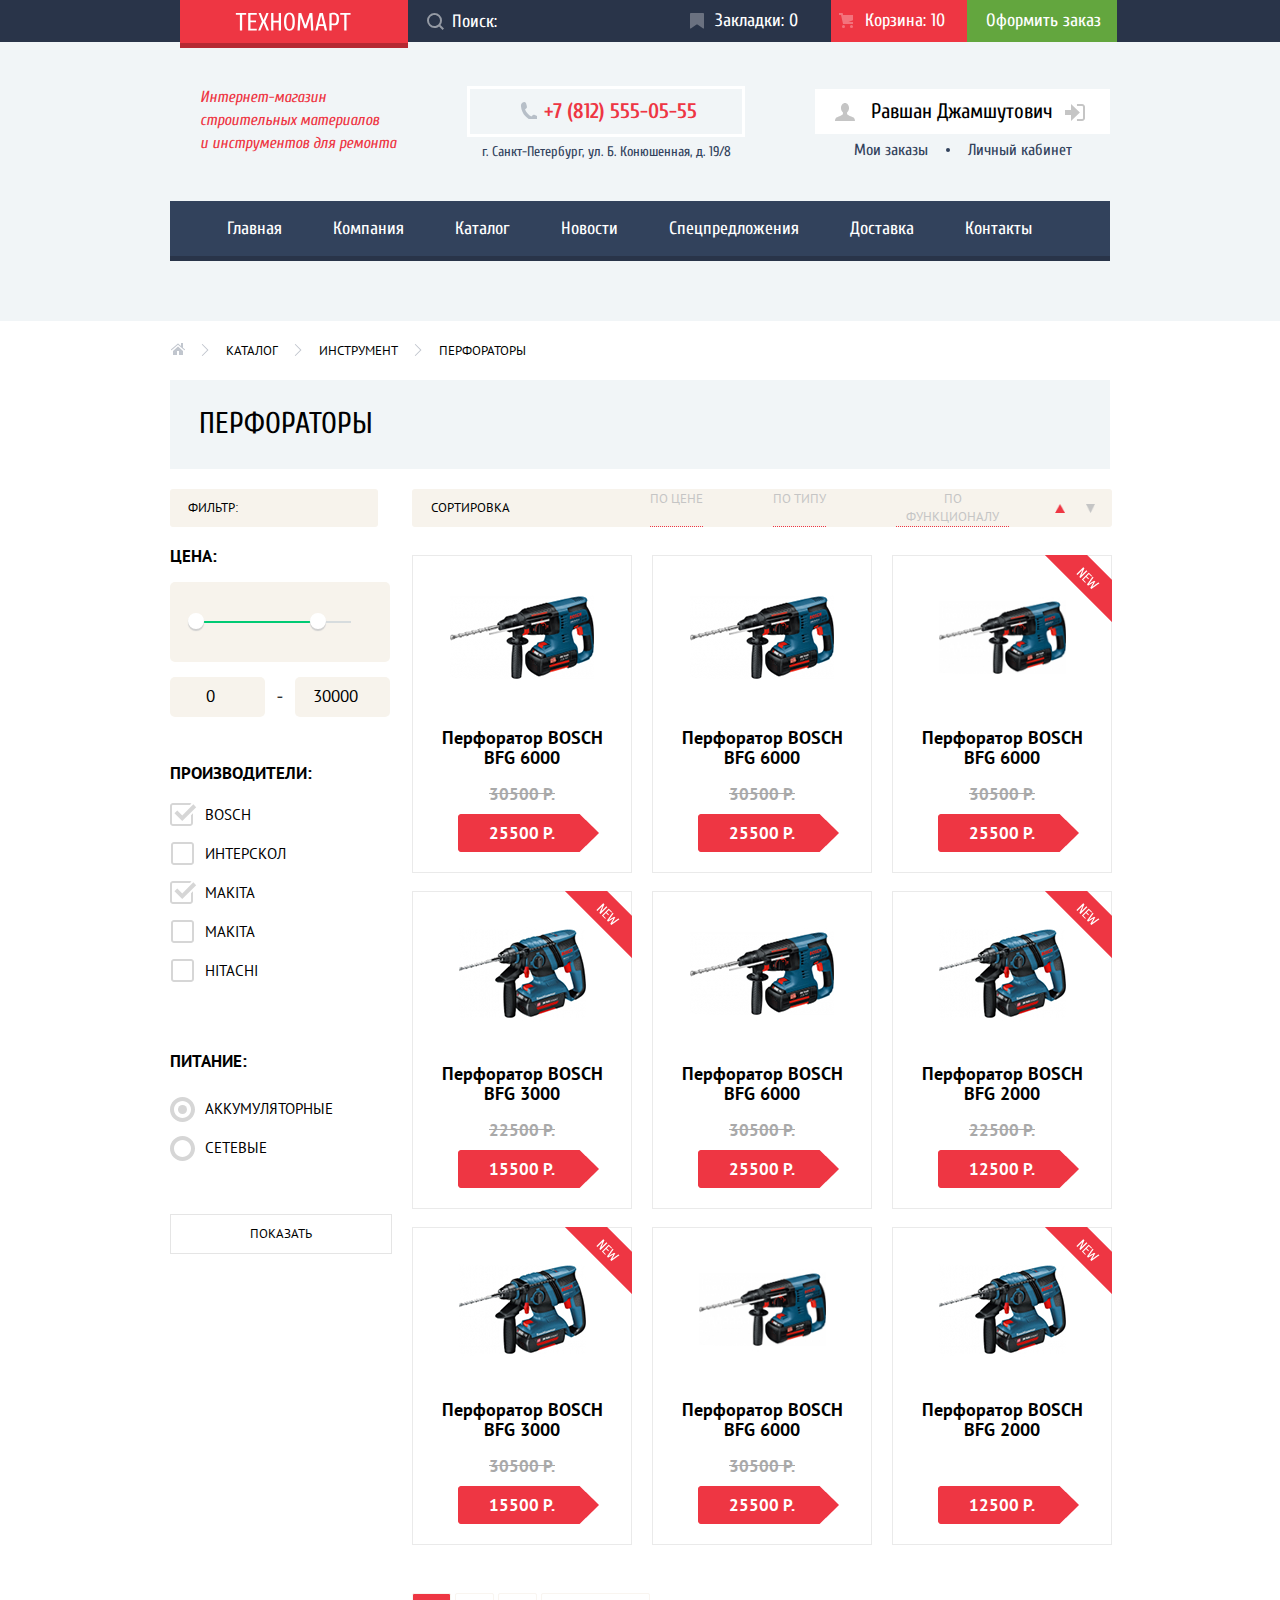
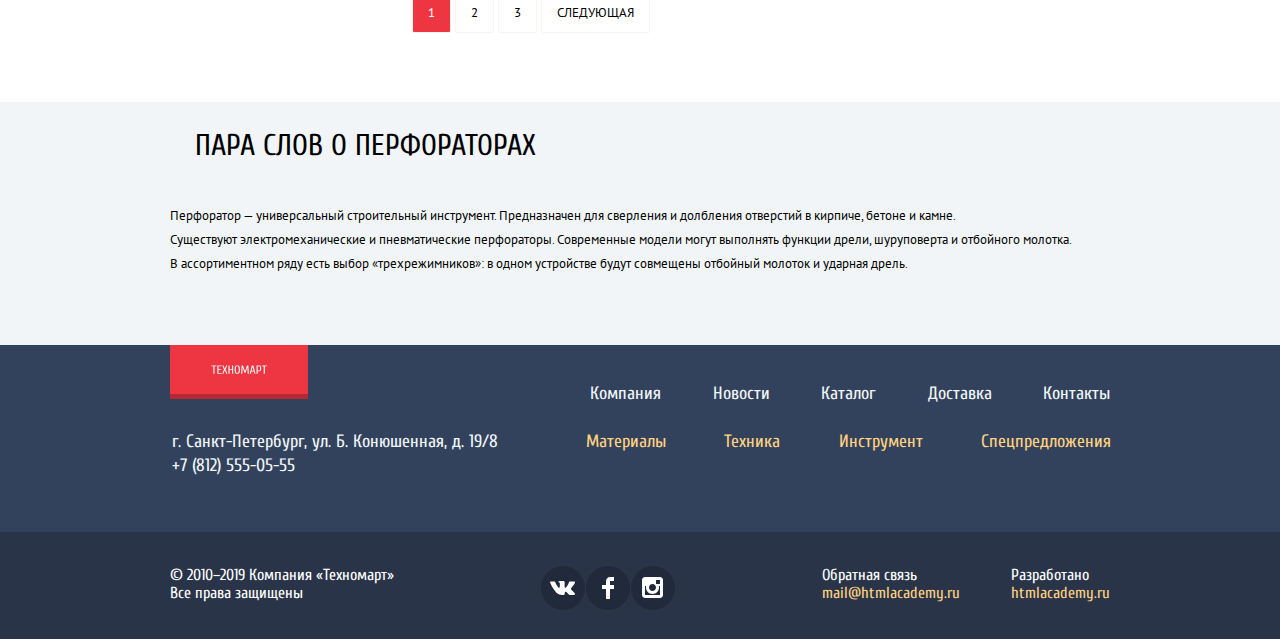
==== commit 3dbc8568: "ДЗ 7.2" ====
--- a/catalog.html
+++ b/catalog.html
@@ -15,8 +15,8 @@
   <header class="header-block">
     <section class="menutop-header">
       <div class="content inner-menutop-header">
-        <a aria-label="Логотип сайта Техномарт">
-          <img class="logo-header" src="img/logo-technomart.svg" width="108" height="18" alt="Логотип магазина Техномарт"></a>
+        <a class="logo-catalog" href="index.html" aria-label="Логотип сайта Техномарт">
+          <img class="logo-header" src="img/logo-technomart.svg" width="228" height="42" alt="Логотип магазина Техномарт"></a>
         <form class="menutop-search" action="https://echo.htmlacademy.ru/" method="post">
           <span class="visually-hidden">Поиск</span>
           <label class="search" for="search"></label>
@@ -26,7 +26,7 @@
         </form>
         <div class="labels">
           <a class="menutop-bookmarks" href="#">Закладки: 0</a>
-          <a class="menutop-backet" href="#">Корзина: 0</a>
+          <a class="menutop-backet active-red" href="#">Корзина: 10</a>
           <a class="menutop-order" href="#">Оформить заказ</a>
         </div>
       </div>
@@ -99,38 +99,43 @@
           </fieldset>
           <fieldset class="filter-item vendors">
             <legend>Производители:</legend>
-            <ul class="list-legend">
-              <li class="filter-items">
-                <input type="checkbox" id="Bosch" name="Bosch" checked>
+            <ul class="list-legend checkbox">
+              <li class="filter-option filter-items">
+                <input class="visually-hidden" type="checkbox" id="Bosch" name="Bosch" checked>
+                <!-- <span class="checkbox"></span> -->
                 <label for="Bosch">Bosch</label>
               </li>
-              <li class="filter-items">
-                <input type="checkbox" id="Интерскол" name="Интерскол">
+              <li class="filter-option filter-items">
+                <input class="visually-hidden" type="checkbox" id="Интерскол" name="Интерскол">
+                <!-- <span class="checkbox"></span> -->
                 <label for="Интерскол">Интерскол</label>
               </li>
-              <li class="filter-items">
-                <input type="checkbox" id="Makita" name="Makita" checked>
+              <li class="filter-option filter-items">
+                <input class="visually-hidden check-input" type="checkbox" id="Makita" name="Makita" checked>
+                <!-- <span class="checkbox"></span> -->
                 <label for="Makita">Makita</label>
               </li>
-              <li class="filter-items">
-                <input type="checkbox" id="Dewalt" name="Dewalt">
+              <li class="filter-option filter-items">
+                <input class="visually-hidden" type="checkbox" id="Dewalt" name="Dewalt">
+                <!-- <span class="checkbox"></span> -->
                 <label for="Dewalt">Makita</label>
               </li>
-              <li class="filter-items">
-                <input type="checkbox" id="Hitachi" name="Hitachi">
+              <li class="filter-option filter-items">
+                <input class="visually-hidden" type="checkbox" id="Hitachi" name="Hitachi">
+                <!--  <span class="checkbox"></span> -->
                 <label for="Hitachi">Hitachi</label>
               </li>
             </ul>
           </fieldset>
           <fieldset class="filter-item power">
             <legend>Питание:</legend>
-            <ul class="list-legend">
-              <li class="filter-items">
-                <input type="radio" id="akk" name="filter-on" value="Rechargeable" checked>
+            <ul class="list-legend radiobox">
+              <li class="filter-option filter-items">
+                <input class="visually-hidden" type="radio" id="akk" name="filter-on" value="Rechargeable" checked>
                 <label for="akk">Аккумуляторные</label>
               </li>
-              <li class="filter-items">
-                <input type="radio" id="net" name="filter-on" value="networking">
+              <li class="filter-option filter-items">
+                <input class="visually-hidden" type="radio" id="net" name="filter-on" value="networking">
                 <label for="net">Сетевые</label>
               </li>
             </ul>
@@ -159,7 +164,7 @@
         <section class="catalog-main-items">
           <h2 class="visually-hidden">Перечень перфораторов</h2>
           <ul class="best-block-items-catalog">
-            <li>
+            <li class="items">
               <div class="img-wrap">
                 <img src="img/snippet-6000.jpg" width="144" height="128" alt="Перфоратор BOSCH BFG 6000">
               </div>
@@ -171,7 +176,7 @@
                 <button class="button-items" type="button">В закладки</button>
               </div>
             </li>
-            <li>
+            <li class="items">
               <div class="img-wrap">
                 <img src="img/snippet-6000.jpg" width="144" height="128" alt="Перфоратор BOSCH BFG 6000">
               </div>
@@ -183,7 +188,7 @@
                 <button class="button-items" type="button">В закладки</button>
               </div>
             </li>
-            <li class="last">
+            <li class="items last new-buy">
               <div class="img-wrap">
                 <img src="img/snippet-6000.jpg" width="127" height="112" alt="Перфоратор BOSCH BFG 6000">
               </div>
@@ -195,7 +200,7 @@
                 <button class="button-items" type="button">В закладки</button>
               </div>
             </li>
-            <li>
+            <li class="items new-buy">
               <div class="img-wrap">
                 <img src="img/snippet-3000.jpg" width="127" height="112" alt="Перфоратор BOSCH BFG 3000">
               </div>
@@ -207,7 +212,7 @@
                 <button class="button-items" type="button">В закладки</button>
               </div>
             </li>
-            <li>
+            <li class="items">
               <div class="img-wrap">
                 <img src="img/snippet-6000.jpg" width="144" height="128" alt="Перфоратор BOSCH BFG 6000">
               </div>
@@ -219,7 +224,7 @@
                 <button class="button-items" type="button">В закладки</button>
               </div>
             </li>
-            <li class="last">
+            <li class="items last new-buy">
               <div class="img-wrap">
                 <img src="img/snippet-2000.jpg" width="127" height="112" alt="Перфоратор BOSCH BFG 2000">
               </div>
@@ -231,7 +236,7 @@
                 <button class="button-items" type="button">В закладки</button>
               </div>
             </li>
-            <li>
+            <li class="items new-buy">
               <div class="img-wrap">
                 <img src="img/snippet-3000.jpg" width="127" height="112" alt="Перфоратор BOSCH BFG 3000">
               </div>
@@ -243,7 +248,7 @@
                 <button class="button-items" type="button">В закладки</button>
               </div>
             </li>
-            <li>
+            <li class="items">
               <div class="img-wrap">
                 <img src="img/snippet-6000.jpg" width="127" height="112" alt="Перфоратор BOSCH BFG 6000">
               </div>
@@ -255,7 +260,7 @@
                 <button class="button-items" type="button">В закладки</button>
               </div>
             </li>
-            <li class="last">
+            <li class="items last new-buy">
               <div class="img-wrap">
                 <img src="img/snippet-2000.jpg" width="127" height="112" alt="Перфоратор BOSCH BFG 2000">
               </div>
@@ -286,7 +291,7 @@
   <section class="top-footer-block">
     <div class="content">
       <div class="top-footer-flex">
-        <a aria-label="Логотип сайта Техномарт">
+        <a href="index.html" aria-label="Логотип сайта Техномарт">
           <img class="logo-footer" href="index.html" src="img/logo-technomart.svg" width="138" height="23" alt="Логотип магазина Техномарт"></a>
         <ul class="footer-main">
           <li><a class="list-footer-main" href="#">Компания</a></li>
--- a/css/style.css
+++ b/css/style.css
@@ -2,12 +2,15 @@
   --Basic-red: #EE3643;
   --loan-button: #FF5357;
   --Basic-darkred: #BA2732;
+  --red-focus: #CA2C37;
   --Special-blue: #3BBCE3;
   --Special-lilac: #DC91D8;
+
+  /* кнопка покупказакладка */
   --Basic-greenborder: #63A63E;
-  /* кнопка закладка */
   --Special-green: #5FBB2D;
   --Basic-greenklick: #518534;
+
   --Special-greenlight: #8ED78F;
   --button-buy-static: #367315;
   --Basic-grey: #3D546F;
@@ -15,6 +18,7 @@
   --shadow-service: #405069;
   --Basic-backgroundklick: #161D29;
   --Basic-fontcolor: #32425C;
+  --button-items-active: #99A1AE;
   --back-nav-active: #1D2739;
   /* основная подлоэка под меню+фон футер */
   --Basic-black: #000000;
@@ -34,20 +38,20 @@
   --basic-lowwhite: rgba(255, 255, 255, 0.3);
   --items-shadow: rgba(0, 0, 0, 0.15);
 
-
   /* Фильтр */
   --scale: #d7dcde;
   --bar: #00ca74;
   --toggle: #ababab;
   --toggle-shadow: #cfcfcf;
   --filter-button: #e5e5e5;
-
-}
+}
+
 
 /* Global -----------------------------------------------*/
 
 body {
-  margin: 0 auto;
+  min-width: 960px;
+  margin: 0;
   padding: 0;
   font-family: "Cuprum", Arial, sans-serif;
   font-weight: 400;
@@ -63,7 +67,6 @@
   max-width: 100%;
   height: auto;
 }
-
 
 .page-body {
   display: grid;
@@ -83,6 +86,7 @@
   overflow: hidden;
 }
 
+*,
 *::before,
 *::after {
   box-sizing: border-box;
@@ -90,12 +94,18 @@
 
 .content {
   width: 940px;
-  padding: 0 10px;
+  /* padding: 0 10px; */
   margin: 0 auto;
 }
 
 .popap {
   display: none;
+}
+
+.reset-list {
+  margin: 0;
+  padding: 0;
+
 }
 
 /* Header ----------------------------------------*/
@@ -118,6 +128,7 @@
   justify-content: space-between;
   align-items: center;
   position: relative;
+  box-sizing: border-box;
 }
 
 .inner-menutop-header a {
@@ -157,18 +168,19 @@
   text-align: center;
   background-color: var(--Basic-red);
   box-shadow: inset 0px -5px 0px rgba(0, 0, 0, 0.24);
-  left: 0px;
+  left: 10px;
   top: 0px;
-}
-
-.logo-header:hover,
-.logo-header:focus {
+  box-sizing: border-box;
+}
+
+.logo-catalog:hover,
+.logo-catalog:focus {
   background-color: var(--Basic-red);
 }
 
-/* .logo-header:active {
+.logo-catalog:active {
   background-color: var(--Basic-darkred);
-} */
+}
 
 .labels {
   position: relative;
@@ -184,7 +196,7 @@
 .menutop-search {
   display: flex;
   flex-grow: 1;
-  margin-left: 210px;
+  margin-left: 240px;
 }
 
 .menutop-search,
@@ -207,30 +219,91 @@
   background-color: transparent;
   border: none;
   padding-left: 42px;
-
+}
+
+
+
+/* .menutop-search input:focus,
+.menutop-search input:focus + .menutop-search svg {
+  color: var(--Basic-black);
+  background-color: var(--Basic-white);
+  fill: var(--Basic-red);
+  outline: var(--Basic-red);
+}
+ */
+/* .line-search::placeholder:hover {
+  fill: var(--Basic-white);
+  opacity: 1;
+}
+ */
+/* 
+.line-search:hover {
+  
+ 
+} */
+
+
+.menutop-search {
+  position: relative;
+}
+
+.menutop-search input::placeholder {
+  color: var(--Basic-white);
+}
+
+.menutop-search svg {
+  fill: rgba(255, 255, 255, 0.5);
+  position: absolute;
+  right: 120px;
+  top: 13px;
+  width: 17px;
+  height: 17px;
+  box-sizing: border-box;
+  padding: 0;
+  margin: 0;
+  left: 17px;
+}
+
+.menutop-search svg:hover,
+.menutop-search svg:focus {
+  fill: var(--Basic-white);
+}
+
+.line-search:active+.menutop-search svg {
+  background-color: var(--Basic-white);
+  color: var(--Basic-black);
+  fill: var(--Basic-red);
+  outline: var(--Basic-red);
+  border: none;
 }
 
 .menutop-bookmarks,
 .menutop-backet,
 .menutop-order {
-  width: 150px;
+  min-width: 150px;
   box-sizing: border-box;
   padding-top: 9px;
   padding-bottom: 9px;
+  text-align: center;
 
 }
 
 .menutop-backet {
-  position: relative;
-  padding-left: 49px;
-  padding-right: 26px;
+  min-width: 136px;
+  position: relative;
+  padding-left: 12px;
+  /*  padding-right: 26px; */
+}
+
+.active-red {
+  background-color: var(--Basic-red);
 }
 
 .menutop-backet::before {
   content: "";
   position: absolute;
   top: calc(50% - 8px);
-  left: 22px;
+  left: 8px;
   width: 14px;
   height: 16px;
   background-image: url(../img/icon-cart.svg);
@@ -240,15 +313,15 @@
 
 .menutop-bookmarks {
   position: relative;
-  padding-left: 43px;
-  padding-right: 24px;
+  padding-left: 12px;
+  padding-right: 12px;
 }
 
 .menutop-bookmarks::before {
   content: "";
   position: absolute;
   top: calc(50% - 8px);
-  left: 18px;
+  left: 9px;
   width: 14px;
   height: 16px;
   background-image: url(../img/icon-bookmark.svg);
@@ -257,12 +330,6 @@
 }
 
 
-/* .menutop-bookmarks:focus::before,
-.menutop-backet:focus::before {
-  opacity: 1;
-} */
-
-
 .menutop-order {
   background-color: var(--Basic-greenborder);
   padding-left: 19px;
@@ -270,37 +337,23 @@
   box-sizing: border-box;
 }
 
-..menutop-search {
-  position: relative;
-}
-
-.menutop-search input::placeholder {
-  color: var(--Basic-white);
-}
-
-.menutop-search svg {
-  position: absolute;
-  right: 120px;
-  top: 13px;
-  width: 17px;
-  height: 17px;
-  box-sizing: border-box;
-  padding: 0;
-  margin: 0;
-  left: 17px;
-}
-
 
 .menutop-order:focus,
 .menutop-order:hover {
   background-color: var(--Special-green);
+}
+
+.menutop-bookmarks,
+.menutop-backet {
+  opacity: 1;
 }
 
 .menutop-backet:active,
 .menutop-bookmarks:active,
 .menutop-bookmarks:active::before,
 .menutop-backet:active::before {
-  opacity: 0.3;
+  opacity: 0.5;
+  background-color: var(--Basic-backgroundklick);
 }
 
 .menutop-bookmarks:active,
@@ -316,13 +369,6 @@
   opacity: 1;
 }
 
-
-
-.menutop-bookmarks:active,
-.menutop-backet:active {
-  background-color: var(--Basic-backgroundklick);
-}
-
 .menutop-order:active {
   background-color: var(--Basic-greenborder);
 }
@@ -334,7 +380,8 @@
   line-height: 23px;
   font-weight: normal;
   color: var(--Basic-red);
-  margin: 0px;
+  margin: 0;
+  margin-left: 30px;
 }
 
 .header-description-catalog {
@@ -356,16 +403,9 @@
 
 }
 
-/* .menutop-search input:focus .search-form__input:focus,
-.search-form__input:focus+.search-form__icon {
-  color: var(--basic-black);
-  background-color: var(--basic-white);
-  fill: var(--basic-red);
-  outline: var(--basic-red);
-} */
-
 .phone {
   position: inherit;
+  font-family: Cuprum;
   font-style: normal;
   font-weight: 700;
   font-size: 21px;
@@ -381,13 +421,14 @@
   display: inline-block;
 }
 
+
 .phone::before {
   content: "";
   position: absolute;
   top: 60px;
   width: 17px;
   height: 17px;
-  left: 330px;
+  left: 350px;
   background-image: url(../img/icon-phone.svg);
   position: absolute;
   box-sizing: border-box;
@@ -403,6 +444,7 @@
   font-size: 14px;
   line-height: 24px;
   color: var(--Basic-fontcolor);
+  margin-top: 3px;
   margin-bottom: 1px;
   margin-left: 15px;
 }
@@ -440,17 +482,28 @@
 .login::before {
   content: "";
   position: absolute;
-  width: 21;
-  height: 17;
-  top: 0;
-  left: 0;
+  width: 21px;
+  height: 17px;
+  top: 15px;
+  left: 15px;
   background-image: url("../img/icon-login.svg");
   background-repeat: no-repeat;
-  opacity: 0.3;
-}
-
-.login:hover,
+
+}
+
+
+.login:hover::before {
+  background-image: url("../img/icon-login_hover.svg");
+  background-repeat: no-repeat;
+}
+
+/* Кнопки входа, регистрации изменение цвета */
+
 .registration:hover {
+  color: var(--Basic-red);
+}
+
+.login:hover {
   color: var(--Basic-red);
 }
 
@@ -458,6 +511,17 @@
 .registration:active {
   color: var(--Basic-soft-grey);
 }
+
+
+
+.login::before:active {
+  fill: var(--Basic-soft-grey, #C5C5C5);
+}
+
+
+
+
+
 
 /* -----------Catalog */
 
@@ -539,14 +603,8 @@
   border-bottom: none;
 }
 
-/* .
-list-sort2 li:not(first-child) border-bottom: 1px dashed #000080
-.list-sort2 li:first-child {
-  
-  color: var(--Basic-red);
-}
- */
 .menutop-user {
+  position: relative;
   color: var(--Basic-black);
   font-style: normal;
   font-weight: normal;
@@ -557,12 +615,53 @@
   padding-right: 57px;
   padding-top: 12px;
   padding-bottom: 12px;
-  margin-bottom: 3px;
+  margin-bottom: 7px;
   display: inline-block;
+  box-sizing: border-box;
+}
+
+.menutop-user::before {
+  content: "";
+  position: absolute;
+  width: 20px;
+  height: 18px;
+  top: 14px;
+  left: 20px;
+  background-image: url("../img/icon-user.svg");
+  background-repeat: no-repeat;
+  fill: var(--Basic-soft-grey, #C5C5C5);
+}
+
+.menutop-user:hover::before {
+  fill: var(--Basic-fontcolor);
+}
+
+.menutop-user:after {
+  content: "";
+  position: absolute;
+  width: 21px;
+  height: 17px;
+  top: 15px;
+  left: 250px;
+  background-image: url("../img/icon-login.svg");
+  background-repeat: no-repeat;
+  fill: var(--Basic-soft-grey, #C5C5C5);
+}
+
+.menutop-myprofile::after {
+  position: absolute;
+  content: '';
+  width: 4px;
+  height: 4px;
+  top: 7px;
+  right: -22px;
+  background-color: var(--Basic-fontcolor, #32425C);
+  border-radius: 50%;
 }
 
 .menutop-myprofile,
 .menutop-myprofile2 {
+  position: relative;
   font-style: normal;
   font-weight: normal;
   font-size: 16px;
@@ -573,6 +672,25 @@
 
 .menutop-myprofile2 {
   padding-left: 40px;
+}
+
+.menutop-myprofile:focus,
+.menutop-myprofile:hover,
+.menutop-myprofile2:focus,
+.menutop-myprofile2:hover {
+  color: var(--Basic-red);
+}
+
+
+.menutop-myprofile:hover::after {
+  background-color: var(--Basic-red);
+}
+
+.menutop-myprofile:active,
+.menutop-myprofile2:active,
+.menutop-user:active {
+  color: var(--Basic-soft-grey, #C5C5C5);
+
 }
 
 .equipment {
@@ -603,6 +721,7 @@
   text-transform: uppercase;
   padding-top: 21px;
   padding-bottom: 20px;
+  box-sizing: border-box;
 }
 
 .min-nav a {
@@ -620,22 +739,10 @@
   top: 2px;
 }
 
-/* .menu-list-catalog1::after,
-.menu-list-catalog2::after,
-.menu-list-catalog3::after {
-  content: "";
-  background-image: url(../img/icon-right-small.svg);
-  background-repeat: no-repeat;
-  width: 8px;
-  height: 12px;
-  box-sizing: border-box;
-  position: absolute;
-  margin-left: 16px;
-} */
-
 .back-nav {
   background-color: var(--Basic-fontcolor);
   box-shadow: inset 0px -5px 0px var(--Basic-backgroundheader);
+  box-sizing: border-box;
 }
 
 .list-nav {
@@ -644,14 +751,15 @@
   font-weight: normal;
   font-size: 18px;
   line-height: 24px;
-  margin: 0px;
   list-style: none;
   color: var(--Basic-white);
   text-decoration: none;
   display: flex;
   flex-wrap: wrap;
-
-}
+  margin: 0;
+  padding: 0 30px;
+}
+
 
 .list-nav a {
   padding-left: 27px;
@@ -671,34 +779,6 @@
   color: var(--hover-textwhite);
 }
 
-/* .list-nav-index:focus,
-.list-nav-index:hover,
-.list-nav-company:focus,
-.list-nav-company:hover,
-.list-nav-catalog:focus,
-.list-nav-catalog:hover,
-.list-nav-news:focus,
-.list-nav-news:hover,
-.list-nav-suggest:focus,
-.list-nav-suggest:hover,
-.list-nav-delivery:focus,
-.list-nav-delivery:hover,
-.list-nav-kontakts:focus,
-.list-nav-kontakts:hover {
-  background-color: var(--Basic-backgroundheader);
-} */
-
-/* .list-nav-index:active,
-.list-nav-company:active,
-.list-nav-catalog:active,
-.list-nav-news:active,
-.list-nav-suggest:active,
-.list-nav-delivery:active,
-.list-nav-kontakts:active {
-  background-color: var(--back-nav-active);
-  color: var(--hover-textwhite);
-} */
-
 /* Block main ------------------------------------------------*/
 
 .main-block {
@@ -743,8 +823,6 @@
 -------------------------------------- */
 
 /* Основной контент - Index */
-
-
 
 .promo-items-1,
 .promo-items-2,
@@ -863,37 +941,6 @@
   height: 63px;
   background-image: url(../img/icon-5.svg);
 }
-
-
-/* .promo-items-1 {
-  padding-left: 23px;
-  padding-top: 20px;
-  margin: 0px;
-}
-
-.promo-items-2 {
-  padding-left: 22px;
-  padding-top: 20px;
-  margin: 0px;
-}
-
-.promo-items-3 {
-  padding-left: 22px;
-  padding-top: 20px;
-  margin: 0px;
-}
-
-.promo-items-4 {
-  padding-left: 23px;
-  padding-top: 20px;
-  margin: 0px;
-}
-
-.promo-items-5 {
-  padding-left: 22px;
-  padding-top: 20px;
-  margin: 0px;
-} */
 
 .promo-block1 h3,
 .promo-block2 h3 {
@@ -932,9 +979,17 @@
   box-sizing: border-box;
   margin-top: 14px;
   margin-left: 23px;
-
-}
-
+}
+
+/* Изменение цвета ссылок на промо итемсах */
+.promo-items-a:focus,
+.promo-items-a:hover {
+  background-color: rgba(197, 197, 197, 0.3);
+}
+
+.promo-items-a:active {
+  background-color: rgba(169, 169, 169, 0.3);
+}
 
 /* Slider */
 
@@ -982,6 +1037,7 @@
 .best-block-items {
   list-style: none;
   display: flex;
+  padding: 0;
   margin-top: 20px;
   margin-bottom: 70px;
   /* flex-wrap: wrap; */
@@ -1008,6 +1064,7 @@
   display: flex;
   align-items: center;
   justify-content: center;
+  margin-bottom: 8px;
 }
 
 .best-block-items2 {
@@ -1015,9 +1072,9 @@
   display: grid;
   grid-template-columns: 1fr 1fr 1fr 1fr;
   /* flex-wrap: wrap; */
+  padding: 0;
   margin-top: 20px;
   margin-bottom: 50px;
-
 
 }
 
@@ -1042,11 +1099,15 @@
   align-items: center;
 }
 
+/* Подсвечивание бордера производителей */
 .best-block-items2 li:focus,
 .best-block-items2 li:hover {
   box-shadow: 0px 4px 20px var(--items-shadow);
 }
 
+.best-block-items2 li:active {
+  opacity: 0.5;
+}
 
 .best-block-items2_vend1 {
   background-image: url("../img/vend_bosh.png");
@@ -1055,7 +1116,7 @@
 
 
 .index-current-slider {
-  position: relative;
+  position: absolute;
   width: 620px;
   height: 266px;
   background-image: url("../img/slider-perforator.jpg");
@@ -1131,8 +1192,6 @@
 
 .best-block-items-catalog {
   list-style: none;
-  /* display: flex;
-  flex-wrap: wrap; */
   display: grid;
   grid-template-columns: repeat(auto-fill, 220px);
   grid-column-gap: 20px;
@@ -1141,39 +1200,86 @@
   padding: 0px;
 }
 
-/* .best-block-items-catalog li {
-  border: 1px solid var(--Special-lightgrey);
-  width: 218px;
-  height: 318px;
-  margin-right: 20px;
-  margin-bottom: 18px;
-  position: relative;
-  text-align: center;
-}
- */
+.best-block-items-catalog p {
+  z-index: 1;
+}
+
 .best-block-items-catalog li {
   border: 1px solid var(--Special-lightgrey);
   position: relative;
   width: 220px;
-  height: 318px;
+  min-height: 318px;
   flex-basis: 25%;
   display: flex;
   flex-direction: column;
   text-align: center;
   margin-right: 20px;
+  box-sizing: border-box;
+  padding-bottom: 20px;
+  margin: 0;
+
+  /* padding: 17px 21px; */
 }
 
 .best-block-items-catalog li:nth-child(3n) {
   margin-right: 0;
 }
 
+
+
+.best-block-items-catalog .img-wrap {
+  height: 164px;
+  display: flex;
+  align-items: center;
+  justify-content: center;
+  margin-bottom: 8px;
+
+}
+
+/* .catalog-items p {
+  margin: 0;
+  margin-bottom: 20px;
+  margin-top: auto;
+
+} */
+
 .items p {
   margin: 0;
-}
+  z-index: 1;
+  /*   margin-bottom: 20px; */
+  margin-top: auto;
+}
+
+
+/*  Стилизация страниц */
 
 .pages {
   margin-top: 48px;
-}
+  margin-right: 8px;
+}
+
+.pages button {
+  padding: 10px 15px;
+  border: 1px solid var(--best-block, #F9F5F0);
+  background-color: var(--Basic-white);
+  border-radius: 2px;
+  color: var(--black);
+  font-family: "PT Sans";
+  font-style: normal;
+  font-weight: normal;
+  font-size: 13px;
+  line-height: 18px;
+  text-transform: uppercase;
+  cursor: pointer;
+}
+
+
+.pages button:first-child {
+  background-color: var(--Basic-red);
+  border-radius: 2px;
+  color: var(--Basic-white);
+}
+
 
 .best-block {
   background-color: var(--best-block);
@@ -1181,9 +1287,7 @@
   justify-content: space-between;
   align-items: center;
   height: 89px;
-
-
-
+  box-sizing: border-box;
 }
 
 /* ------------Catalog! */
@@ -1211,6 +1315,7 @@
   padding-left: 29px;
   padding-top: 29px;
   padding-bottom: 30px;
+  box-sizing: border-box;
 }
 
 .catalog-items {
@@ -1219,6 +1324,9 @@
   font-weight: bold;
   font-size: 18px;
   line-height: 20px;
+  margin-bottom: 7px;
+  margin-top: 0;
+  z-index: 1;
 }
 
 .nodel {
@@ -1234,12 +1342,14 @@
   line-height: 18px;
   text-transform: uppercase;
   text-align: center;
-  /* margin-bottom: 23px; */
+  margin: 0;
+  margin-bottom: 23px;
 }
 
 .best-block-items {
   margin-top: 20px;
 }
+
 
 .price {
   font-family: PT Sans;
@@ -1253,9 +1363,9 @@
   background-image: url(../img/button_price.png);
   background-repeat: no-repeat;
   background-position: 45px;
-  padding: 10px 32px 10px 32px;
+  padding: 10px 32px;
   min-width: 141px;
-  margin-bottom: 21px;
+  margin-bottom: 0;
 }
 
 
@@ -1284,6 +1394,11 @@
 }
 
 .filter-title {
+  font-family: PT Sans;
+  font-style: normal;
+  font-weight: normal;
+  font-size: 13px;
+  line-height: 18px;
   background-color: var(--basic-colorfilter);
   width: 208px;
   padding-bottom: 10px;
@@ -1304,6 +1419,7 @@
   padding-left: 26px;
   background-color: var(--basic-colorfilter);
   border-radius: 5px;
+  box-sizing: initial;
 }
 
 .range-controls .scale {
@@ -1347,21 +1463,135 @@
 .price-controls label {
   font-size: 16px;
   line-height: 18px;
-  margin: auto;
   text-align: center;
 }
 
 .price-controls input {
   font-family: PT Sans;
   font-size: 17px;
-  width: 85px;
+  width: 95px;
   padding: 10px;
   text-align: center;
   border: none;
   border-radius: 5px;
   background-color: var(--basic-colorfilter);
-
-}
+  box-sizing: border-box;
+}
+
+.min-price input:first-child {
+  margin-left: 0;
+  margin-right: 12px;
+}
+
+.filter-option label {
+  position: relative;
+  display: block;
+  margin-bottom: 20px;
+  font-family: PT Sans;
+  font-style: normal;
+  font-weight: normal;
+  font-size: 15px;
+  line-height: 19px;
+  cursor: pointer;
+  user-select: none;
+  text-transform: uppercase;
+  padding-left: 35px;
+}
+
+/* Стилизация чекбоксов  */
+
+.checkbox label::before {
+  content: "";
+  position: absolute;
+  left: 0;
+  top: -2px;
+  width: 24px;
+  height: 23px;
+  opacity: 0.7;
+  background-image: url("../img/checkbox-off.svg");
+  background-color: var(--Basic-white);
+  background-position: center;
+  background-repeat: no-repeat;
+}
+
+.checkbox input:checked+label::before {
+  width: 27px;
+  background-image: url("../img/checkbox-on.svg");
+}
+
+.checkbox input:hover+label:hover::before {
+  opacity: 1;
+}
+
+/* Стилизация радиобоксов */
+
+.radiobox label::before {
+  content: "";
+  position: absolute;
+  left: 0;
+  top: -2px;
+  width: 25px;
+  height: 25px;
+  background-image: url("../img/radio-off.svg");
+  background-color: var(--Basic-white);
+  background-position: center;
+  background-repeat: no-repeat;
+  opacity: 0.7;
+}
+
+.radiobox input:checked+label::before {
+  background-image: url("../img/radio-on.svg");
+}
+
+.radiobox input:hover+label:hover::before {
+  opacity: 1;
+}
+
+.vendors legend {
+  margin-bottom: 17px;
+}
+
+.power legend {
+  margin-bottom: 23px;
+}
+
+
+/* .checkbox input:checked + label::before {
+  position: absolute;
+  height: 25px;
+  width: 25px;
+  top: 0;
+  left: 0;
+  background-image: url("../img/checkbox-off.svg");
+  background-color: red;
+  background-repeat: no-repeat;
+} */
+
+
+/* .list-legend label {
+  position: relative;
+  text-transform: uppercase;
+}
+ */
+/* .check-input {}
+
+.checkbox {
+  background-color: white;
+}
+ */
+/* .checkbox::before {
+  position: absolute;
+  height: 25px;
+  width: 25px;
+  top: 0;
+  left: 0;
+  background-image: url("../img/checkbox-off.svg");
+  background-color: red;
+
+  background-repeat: no-repeat;
+} */
+
+/* Конец фильтра */
 
 .vendors {
   margin-top: 41px;
@@ -1369,16 +1599,8 @@
 
 .power {
   margin-top: 46px;
-}
-
-/*   font-family: PT Sans;
-font-style: normal;
-font-weight: normal;
-font-size: 15px;
-line-height: 19px;
-text-transform: uppercase; */
-}
-
+  margin-bottom: 37px;
+}
 
 /* Service */
 
@@ -1481,21 +1703,6 @@
   z-index: 10;
 
 }
-
-/* .slider-delivery-back,
-.slider-delivery-back::after {
-  display: none;
-}
-
-.slider-security-back,
-.slider-security-back::after {
-  display: none;
-}
-
-.slider-loan-back,
-.slider-loan-back::after {
-  display: none;
-} */
 
 /* Текущий слайдер для Js */
 .slide-current {
@@ -1559,6 +1766,7 @@
 .titles-h2 {
   padding-top: 29px;
   padding-bottom: 30px;
+  padding-left: 25px;
 }
 
 .titles-h4 {
@@ -1710,6 +1918,7 @@
 .button-red-products,
 .button-red-standart {
   width: 192px;
+  margin-right: 15px;
 }
 
 /* Для слайдера */
@@ -1719,18 +1928,36 @@
   z-index: 4;
   left: 25px;
   top: 10px;
-  background-color: red;
+  background-color: var(--Basic-red);
   width: 20px;
   height: 25px;
 }
 
-/* Конец - кнопки слайдера на главной */
+/* Изменение цвета при наведении красная кнопка */
+
+.button-red-catalog:focus,
+.button-red-products:focus,
+.button-red-vends:focus,
+.button-red-about:focus,
+.button-red-kontakt:focus,
+.button-red-catalog:hover,
+.button-red-products:hover,
+.button-red-vends:hover,
+.button-red-about:hover,
+.button-red-kontakt:hover,
+.button-red-standart:focus,
+.button-red-standart:hover {
+  background-color: var(--red-focus);
+}
+
+
 
 .button-red-catalog:active,
 .button-red-products:active,
 .button-red-vends:active,
 .button-red-about:active,
-.button-red-kontakt:active {
+.button-red-kontakt:active,
+.button-red-standart:active {
   background-color: var(--Basic-darkred);
 }
 
@@ -1769,6 +1996,7 @@
 }
 
 .button-buy {
+  position: relative;
   background-color: var(--Basic-greenborder);
   display: block;
   width: 135px;
@@ -1779,14 +2007,48 @@
   margin-bottom: 10px;
 }
 
+.button-buy::before {
+  content: "";
+  position: absolute;
+  width: 15px;
+  height: 15px;
+  top: 10px;
+  left: 22px;
+  background-image: url(../img/icon-cart-buy.svg);
+  background-repeat: no-repeat;
+  fill: var(--Basic-soft-grey, #C5C5C5);
+  opacity: 0.3;
+}
+
+.button-buy:focus,
+.button-buy:hover {
+  background-color: var(--Special-green, #5FBB2D);
+}
+
+.button-buy:active {
+  background-color: var(--Basic-greenklick, #518534);
+}
+
 .button-items {
   width: 135px;
   display: block;
   padding: 9px 30px 7px 31px;
-  background-color: var(--Basic-white);
+  background-color: transparent;
+  /* var(--Basic-white); */
   border: 3px solid var(--Basic-greenborder);
   cursor: pointer;
 }
+
+.button-items:focus,
+.button-items:hover {
+  border-color: var(--Basic-fontcolor, #32425C);
+}
+
+.button-items:active {
+  border-color: var(--button-items-active, #99A1AE);
+  opacity: 0.52;
+}
+
 
 .list-legend {
   list-style: none;
@@ -1795,6 +2057,9 @@
 }
 
 .filter-button {
+  font-family: PT Sans;
+  font-style: normal;
+  font-weight: normal;
   padding: 10px 79px;
   font-size: 13px;
   line-height: 18px;
@@ -1804,24 +2069,10 @@
   cursor: pointer;
 }
 
-/* Кнопки на итемсах - новый вариант
-
-.back {
-  background-color: grey;
-  var(--Basic-white);
-  width: 100%;
-  height: 150px
-}
-
-.hidden-items {
-  position: absolute;
-  width: 100%;
-  height: 150px;
-  left: 41px;
-  top: 0;
-}
- */
-
+.filter-button:focus,
+.filter-button:hover {
+  border-color: var(--Basic-middle-grey);
+}
 
 /* Кнопки на итемсах - старый вариант */
 
@@ -1829,32 +2080,24 @@
   position: absolute;
   background-color: var(--Basic-white);
   width: 100%;
-  height: 150px;
-  display: flex;
+  height: 100%;
+  display: none;
   flex-direction: column;
   align-items: center;
-  */ left: 0;
-  top: 0;
-}
-
-.hidden-items:focus,
-.hidden-items:hover {
-  position: absolute;
-  flex-direction: column;
-  width: 100%;
-  min-height: 165px;
-  display: none;
-  position: absolute;
-  background-color: var(--Basic-white);
   left: 0;
   top: 0;
+  z-index: 0;
+}
+
+.items:hover .hidden-items {
+  display: flex;
 }
 
 .new-buy::before {
   content: "";
   position: absolute;
-  top: 0;
-  right: 0;
+  top: -1px;
+  right: -1px;
   width: 70px;
   height: 70px;
   background-image: url(../img/new.png);
@@ -1863,8 +2106,15 @@
   z-index: 1;
 }
 
+.best-block-items li {
+  box-sizing: border-box;
+  padding-bottom: 20px;
+}
+
 .best-block-items li:focus,
-.best-block-items li:hover {
+.best-block-items li:hover,
+.best-block-items-catalog li:focus,
+.best-block-items-catalog li:hover {
   box-shadow: 0px 4px 20px var(--items-shadow);
 }
 
@@ -1909,15 +2159,6 @@
   justify-content: space-between;
 }
 
-.footer-main li:active {
-  color: #F1F5F7;
-  text-decoration: none;
-}
-
-.footer-add li:active {
-  color: #FFD180;
-  text-decoration: none;
-}
 
 .footer-main {
   padding-top: 37px;
@@ -1935,6 +2176,7 @@
   list-style: none;
   display: flex;
   padding-left: 0;
+  margin: 0;
 }
 
 .academy {
@@ -1951,6 +2193,9 @@
   min-height: 41px;
 
 } */
+
+
+/* Ссылки в футере */
 
 .list-footer-main,
 .list-footer-add {
@@ -1977,6 +2222,19 @@
   text-decoration-line: underline;
 }
 
+.list-footer-main:active {
+  color: var(--Basic-background, #F1F5F7);
+  opacity: 0.5;
+  text-decoration: none;
+
+}
+
+.list-footer-add:active {
+  color: var(--Special-yellowlight, #FFD180);
+  opacity: 0.5;
+  text-decoration: none;
+}
+
 .adress-footer {
   color: var(--Basic-background);
   font-family: Cuprum;
@@ -2023,8 +2281,9 @@
 .bottom-footer-block-content {
   display: flex;
   justify-content: space-between;
-  padding-top: 36px;
-  padding-bottom: 34px;
+  padding-top: 34px;
+  padding-bottom: 29px;
+  box-sizing: border-box;
 }
 
 .bottom-footer-company {
@@ -2032,7 +2291,6 @@
   padding-bottom: 34px;
 }
 
-
 .bottom-footer-company,
 .bottom-footer-company2 {
   font-family: Cuprum;
@@ -2041,6 +2299,7 @@
   font-size: 16px;
   line-height: 18px;
   padding: 0px;
+  margin: 0;
 }
 
 .bottom-footer-company2 {
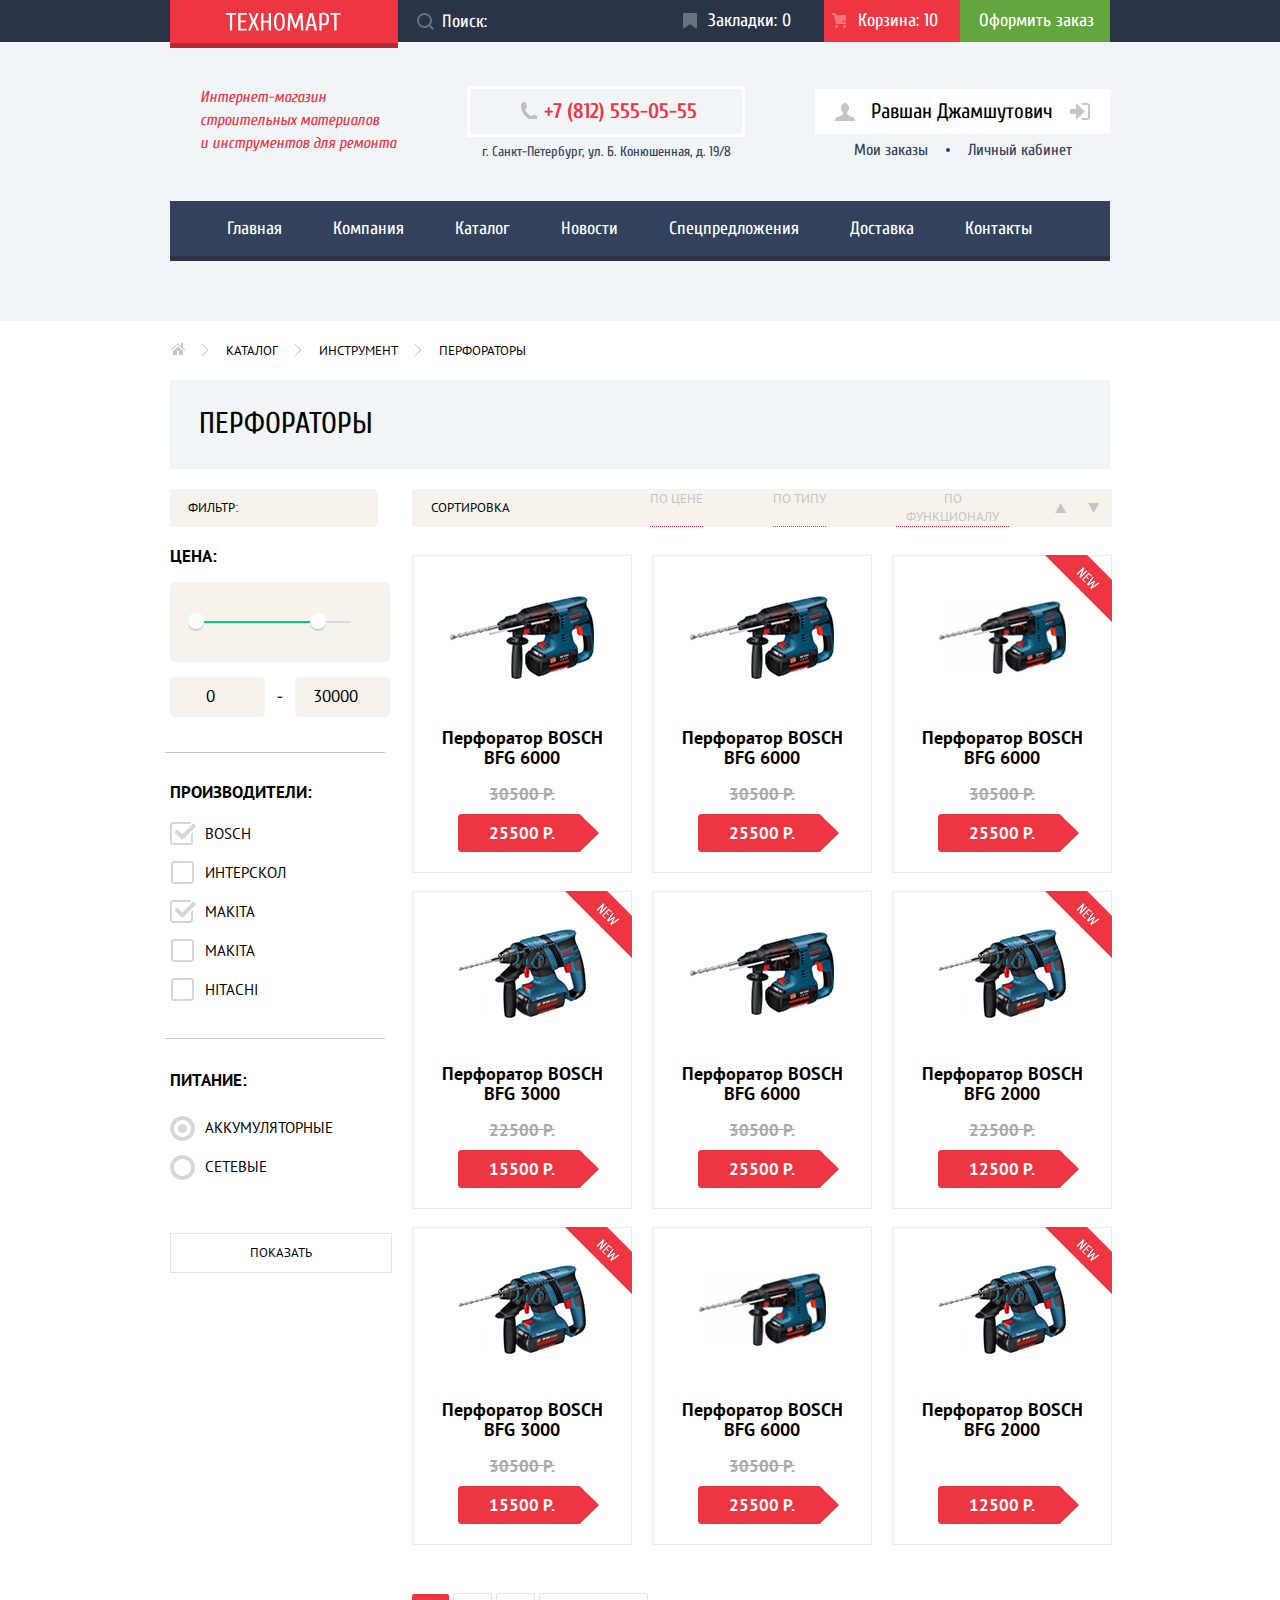
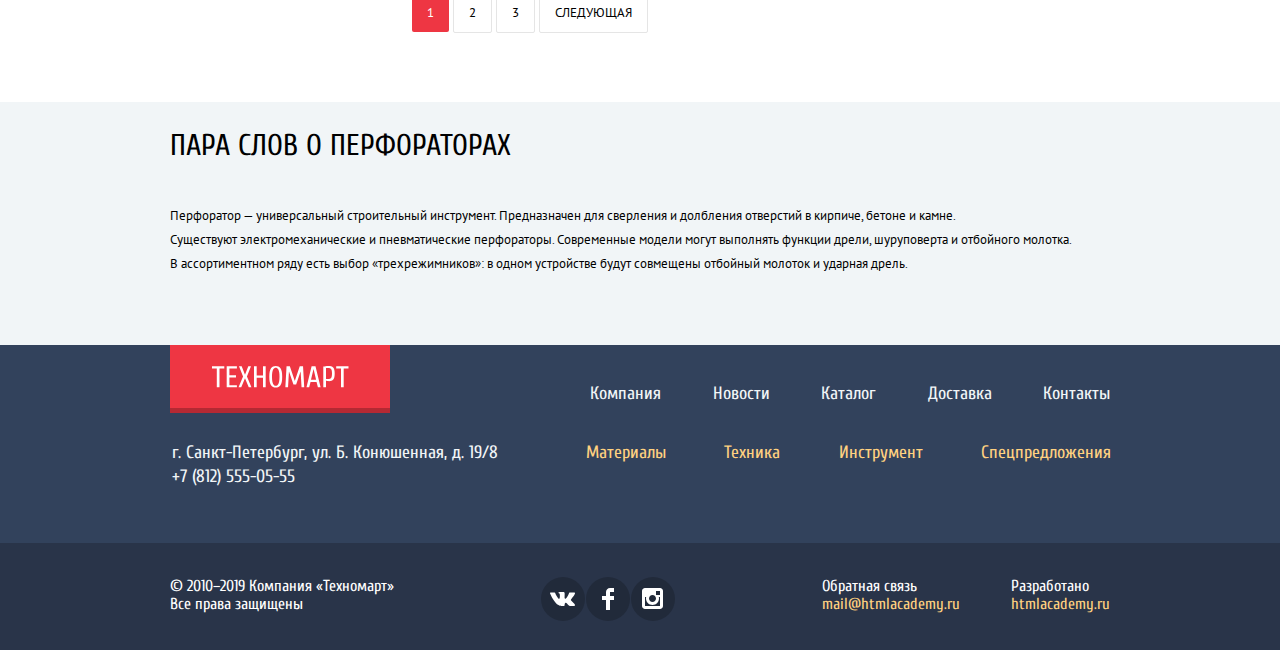
==== commit 58cb6507: "Исправлены замечания" ====
--- a/catalog.html
+++ b/catalog.html
@@ -20,9 +20,9 @@
         <form class="menutop-search" action="https://echo.htmlacademy.ru/" method="post">
           <span class="visually-hidden">Поиск</span>
           <label class="search" for="search"></label>
+          <input class="line-search" type="search" id="search" name="search" placeholder="Поиск:">
           <svg xmlns="http://www.w3.org/2000/svg" width="17" height="17" viewBox="0 0 17 17">
-            <path d="M17 15.586l-3.542-3.542A7.465 7.465 0 0 0 15 7.5 7.5 7.5 0 1 0 7.5 15c1.71 0 3.282-.579 4.544-1.542L15.586 17 17 15.586zM2 7.5C2 4.467 4.467 2 7.5 2 10.532 2 13 4.467 13 7.5c0 3.032-2.468 5.5-5.5 5.5A5.506 5.506 0 0 1 2 7.5z" fill="rgba(255,255,255,0.5)" /></svg>
-          <input class="rr" type="search" id="search" name="search" placeholder="Поиск:">
+            <path d="M17 15.586l-3.542-3.542A7.465 7.465 0 0 0 15 7.5 7.5 7.5 0 1 0 7.5 15c1.71 0 3.282-.579 4.544-1.542L15.586 17 17 15.586zM2 7.5C2 4.467 4.467 2 7.5 2 10.532 2 13 4.467 13 7.5c0 3.032-2.468 5.5-5.5 5.5A5.506 5.506 0 0 1 2 7.5z" /></svg>
         </form>
         <div class="labels">
           <a class="menutop-bookmarks" href="#">Закладки: 0</a>
@@ -39,6 +39,11 @@
         </address>
         <div class="profile-catalog">
           <a class="menutop-user" href="#">Равшан Джамшутович</a>
+          <svg class="user" xmlns="http://www.w3.org/2000/svg" width="20" height="18" viewBox="0 0 20 18">
+            <path d="M17.881 14.166c-2.144-.735-4.256-1.666-5.207-2.39-.657-.501-.77-1.618-.517-2.415 1.118-.903 1.864-2.477 1.864-4.278C14.021 2.276 12.221 0 10 0S5.979 2.276 5.979 5.083c0 1.801.746 3.374 1.863 4.277.253.798.141 1.915-.517 2.416-.95.724-3.063 1.654-5.207 2.39S0 18 0 18h20s.025-3.099-2.119-3.834z" /></svg>
+          <svg class="login_catalog" xmlns="http://www.w3.org/2000/svg" width="20" height="17" viewBox="0 0 20 17">
+            <path d="M14.875 8.5L6 0v6H0v5h6v6z" />
+            <path d="M16.986 15.01h-5.027V17h5.027c2.178 0 3.004-1.81 3.029-3.026V3.028C19.99 1.811 19.164 0 16.986 0h-5.027v1.99h5.027c.839 0 .992.681 1.01 1.057v10.904c-.017.376-.171 1.059-1.01 1.059z" /></svg>
           <div class="cabinet">
             <a class="menutop-myprofile" href="#">Мои заказы</a>
             <a class="menutop-myprofile2" href="#">Личный кабинет</a></div>
@@ -98,7 +103,7 @@
             </div>
           </fieldset>
           <fieldset class="filter-item vendors">
-            <legend>Производители:</legend>
+            <legend class="vendor">Производители:</legend>
             <ul class="list-legend checkbox">
               <li class="filter-option filter-items">
                 <input class="visually-hidden" type="checkbox" id="Bosch" name="Bosch" checked>
@@ -154,10 +159,14 @@
           <ul class="sort-up-down">
             <li>
               <button class="visually-hidden" type="button" aria-label="Сортировка вверх"></button>
-              <img src="img/icon-up-dir_png.png" width="11" height="10" alt="Сортировка вверх">
+              <!-- <img class="icon-up" src="img/icon-up-dir_png.png" width="11" height="10" alt="Сортировка вверх"> -->
+              <svg class="icon-up" width="12" height="10" viewBox="0 0 12 10" fill="none" xmlns="http://www.w3.org/2000/svg">
+                <path d="M5.66241 0L11.1624 10L0.162415 10" /></svg>
             </li>
             <li><button class="visually-hidden" type="button" aria-label="Сортировка вниз"></button>
-              <img src="img/icon-down-dir_png.png" width="11" height="10" alt="Сортировка вниз">
+              <svg class="icon-down" width="12" height="10" viewBox="0 0 12 10" fill="none" xmlns="http://www.w3.org/2000/svg">
+                <path d="M5.66241 10L0.162415 0H11.1624" /></svg>
+              <!-- <img class="icon-down" src="img/icon-down-dir_png.png" width="11" height="10" alt="Сортировка вниз"> -->
             </li>
           </ul>
         </div>
@@ -281,9 +290,10 @@
         </section>
       </section>
     </section>
-    <section class="equipment">
+    <section class="equipment
+">
       <div class="content">
-        <h2 class="titles-h2">Пара слов о перфораторах</h2>
+        <h2>Пара слов о перфораторах</h2>
         <p class="equipment-content">Перфоратор — универсальный строительный инструмент. Предназначен для сверления и долбления отверстий в кирпиче, бетоне и камне.<br>Существуют электромеханические и пневматические перфораторы. Современные модели могут выполнять функции дрели, шуруповерта и отбойного молотка.<br>В ассортиментном ряду есть выбор «трехрежимников»: в одном устройстве будут совмещены отбойный молоток и ударная дрель.</p>
       </div>
     </section>
@@ -292,7 +302,7 @@
     <div class="content">
       <div class="top-footer-flex">
         <a href="index.html" aria-label="Логотип сайта Техномарт">
-          <img class="logo-footer" href="index.html" src="img/logo-technomart.svg" width="138" height="23" alt="Логотип магазина Техномарт"></a>
+          <img class="logo-footer" href="index.html" src="img/logo-technomart.svg" width="220" height="68" alt="Логотип магазина Техномарт"></a>
         <ul class="footer-main">
           <li><a class="list-footer-main" href="#">Компания</a></li>
           <li><a class="list-footer-main" href="#">Новости</a></li>
--- a/css/style.css
+++ b/css/style.css
@@ -27,6 +27,7 @@
   --Basic-middle-grey: #B5B5B5;
   --Special-lightgrey: #EAEAEA;
   --Basic-background: #F1F5F7;
+  --Button-pages: #E5E5E5;
   /* текст ссылок в футере */
   --Basic-white: #ffffff;
   --Special-ylellow: #FFBF47;
@@ -116,6 +117,7 @@
   align-items: center;
   flex-shrink: 0;
   margin-top: 3px;
+  position: relative;
 }
 
 .menutop-header {
@@ -168,7 +170,7 @@
   text-align: center;
   background-color: var(--Basic-red);
   box-shadow: inset 0px -5px 0px rgba(0, 0, 0, 0.24);
-  left: 10px;
+  left: 0px;
   top: 0px;
   box-sizing: border-box;
 }
@@ -196,7 +198,7 @@
 .menutop-search {
   display: flex;
   flex-grow: 1;
-  margin-left: 240px;
+  margin-left: 230px;
 }
 
 .menutop-search,
@@ -252,7 +254,7 @@
 }
 
 .menutop-search svg {
-  fill: rgba(255, 255, 255, 0.5);
+  fill: var(--Basic-white);
   position: absolute;
   right: 120px;
   top: 13px;
@@ -262,20 +264,40 @@
   padding: 0;
   margin: 0;
   left: 17px;
+  opacity: 0.3;
 }
 
 .menutop-search svg:hover,
 .menutop-search svg:focus {
-  fill: var(--Basic-white);
-}
-
-.line-search:active+.menutop-search svg {
+  /* fill: var(--Basic-white); */
+  opacity: 1;
+}
+
+.menutop-search input:focus,
+.menutop-search input:focus+svg {
+  color: var(--Basic-black);
+  background-color: var(--Basic-white);
+  fill: var(--Basic-red);
+  opacity: 1;
+}
+
+/* .menutop-search input:active {
   background-color: var(--Basic-white);
   color: var(--Basic-black);
+  border: none;
+}
+.menutop-search svg:active {
   fill: var(--Basic-red);
-  outline: var(--Basic-red);
+} */
+
+/* 
+.menutop-search input:focus+svg {
+  background-color: var(--Basic-white);
+  color: var(--Basic-black);
   border: none;
-}
+  fill: var(--Basic-red);
+} */
+
 
 .menutop-bookmarks,
 .menutop-backet,
@@ -491,12 +513,17 @@
 
 }
 
-
 .login:hover::before {
   background-image: url("../img/icon-login_hover.svg");
   background-repeat: no-repeat;
 }
 
+
+.login:active::before {
+  background-image: url("../img/icon-login.svg");
+  background-repeat: no-repeat;
+}
+
 /* Кнопки входа, регистрации изменение цвета */
 
 .registration:hover {
@@ -512,16 +539,9 @@
   color: var(--Basic-soft-grey);
 }
 
-
-
 .login::before:active {
   fill: var(--Basic-soft-grey, #C5C5C5);
 }
-
-
-
-
-
 
 /* -----------Catalog */
 
@@ -620,7 +640,38 @@
   box-sizing: border-box;
 }
 
-.menutop-user::before {
+.user {
+  position: absolute;
+  width: 20px;
+  height: 18px;
+  top: 14px;
+  left: 20px;
+  fill: var(--Basic-soft-grey, #C5C5C5);
+  cursor: pointer;
+
+}
+
+.user:focus,
+.user:hover {
+  fill: var(--Basic-fontcolor);
+}
+
+.login_catalog {
+  position: absolute;
+  width: 20px;
+  height: 17px;
+  right: 20px;
+  top: 14px;
+  cursor: pointer;
+  fill: var(--Basic-soft-grey, #C5C5C5);
+}
+
+.login_catalog:hover {
+  fill: var(--Basic-fontcolor);
+}
+
+
+/* .menutop-user::before {
   content: "";
   position: absolute;
   width: 20px;
@@ -632,9 +683,7 @@
   fill: var(--Basic-soft-grey, #C5C5C5);
 }
 
-.menutop-user:hover::before {
-  fill: var(--Basic-fontcolor);
-}
+
 
 .menutop-user:after {
   content: "";
@@ -647,7 +696,7 @@
   background-repeat: no-repeat;
   fill: var(--Basic-soft-grey, #C5C5C5);
 }
-
+ */
 .menutop-myprofile::after {
   position: absolute;
   content: '';
@@ -681,7 +730,6 @@
   color: var(--Basic-red);
 }
 
-
 .menutop-myprofile:hover::after {
   background-color: var(--Basic-red);
 }
@@ -690,11 +738,51 @@
 .menutop-myprofile2:active,
 .menutop-user:active {
   color: var(--Basic-soft-grey, #C5C5C5);
-
+}
+
+
+/* .menutop-myprofile:hover+.menutop-myprofile:hover::after {
+  background-color: var(--Basic-red);
+}  */
+
+.menutop-myprofile:active::after {
+  background-color: var(--Basic-soft-grey, #C5C5C5);
+}
+
+.icon-up,
+.icon-down {
+  fill: var(--Basic-soft-grey, #C5C5C5);
+  cursor: pointer;
+}
+
+.icon-up:focus,
+.icon-up:hover,
+.icon-down:focus,
+.icon-down:hover {
+  fill: var(--Basic-black);
+}
+
+
+.icon-up:active,
+.icon-down:active {
+  fill: var(--Basic-red);
 }
 
 .equipment {
   background-color: var(--Basic-background);
+}
+
+.equipment h2 {
+  font-family: Cuprum;
+  font-style: normal;
+  font-weight: normal;
+  font-size: 30px;
+  line-height: 30px;
+  margin: 0;
+  text-transform: uppercase;
+  padding-top: 29px;
+  padding-bottom: 30px;
+
 }
 
 .equipment-content {
@@ -1260,7 +1348,7 @@
 
 .pages button {
   padding: 10px 15px;
-  border: 1px solid var(--best-block, #F9F5F0);
+  border: 1px solid var(--Button-pages, #E5E5E5);
   background-color: var(--Basic-white);
   border-radius: 2px;
   color: var(--black);
@@ -1273,12 +1361,22 @@
   cursor: pointer;
 }
 
+.pages button:focus,
+.pages button:hover {
+  border: 1px solid var(--Basic-soft-grey, #C5C5C5);
+}
+
+.pages button:active {
+  border-color: 1px solid var(--Basic-red);
+}
 
 .pages button:first-child {
+  border-color: var(--Basic-red);
   background-color: var(--Basic-red);
-  border-radius: 2px;
   color: var(--Basic-white);
-}
+  border: none;
+}
+
 
 
 .best-block {
@@ -1375,10 +1473,41 @@
   margin: 0;
   padding: 0;
   border: none;
-
+}
+
+/* .filter-item legend::before {
+  content: '';
+  position: absolute;
+  top: -25px;
+  display: block;
+  width: 220px;
+  height: 1px;
+  background-color: var(--Basic-soft-grey, #C5C5C5);
+  left: -5px;
+} */
+
+.vendors legend::before {
+  content: '';
+  position: absolute;
+  top: -25px;
+  width: 220px;
+  height: 1px;
+  background-color: var(--Basic-soft-grey, #C5C5C5);
+  left: -5px;
+}
+
+.power legend::before {
+  content: '';
+  position: absolute;
+  top: -27px;
+  width: 220px;
+  height: 1px;
+  background-color: var(--Basic-soft-grey, #C5C5C5);
+  left: -5px;
 }
 
 .filter-item legend {
+  position: relative;
   font-family: PT Sans;
   font-style: normal;
   font-weight: bold;
@@ -1594,7 +1723,7 @@
 /* Конец фильтра */
 
 .vendors {
-  margin-top: 41px;
+  margin-top: 60px;
 }
 
 .power {
@@ -1606,6 +1735,18 @@
 
 .service p {
   margin: 0px;
+}
+
+.service-block h2 {
+  font-family: Cuprum;
+  font-style: normal;
+  font-weight: normal;
+  font-size: 30px;
+  line-height: 30px;
+  margin: 0;
+  text-transform: uppercase;
+  padding-top: 29px;
+  padding-bottom: 30px;
 }
 
 /* Слайдер в сервисе */
@@ -1759,7 +1900,7 @@
   font-weight: normal;
   font-size: 30px;
   line-height: 30px;
-  margin: 0px;
+  margin: 0;
   text-transform: uppercase;
 }
 
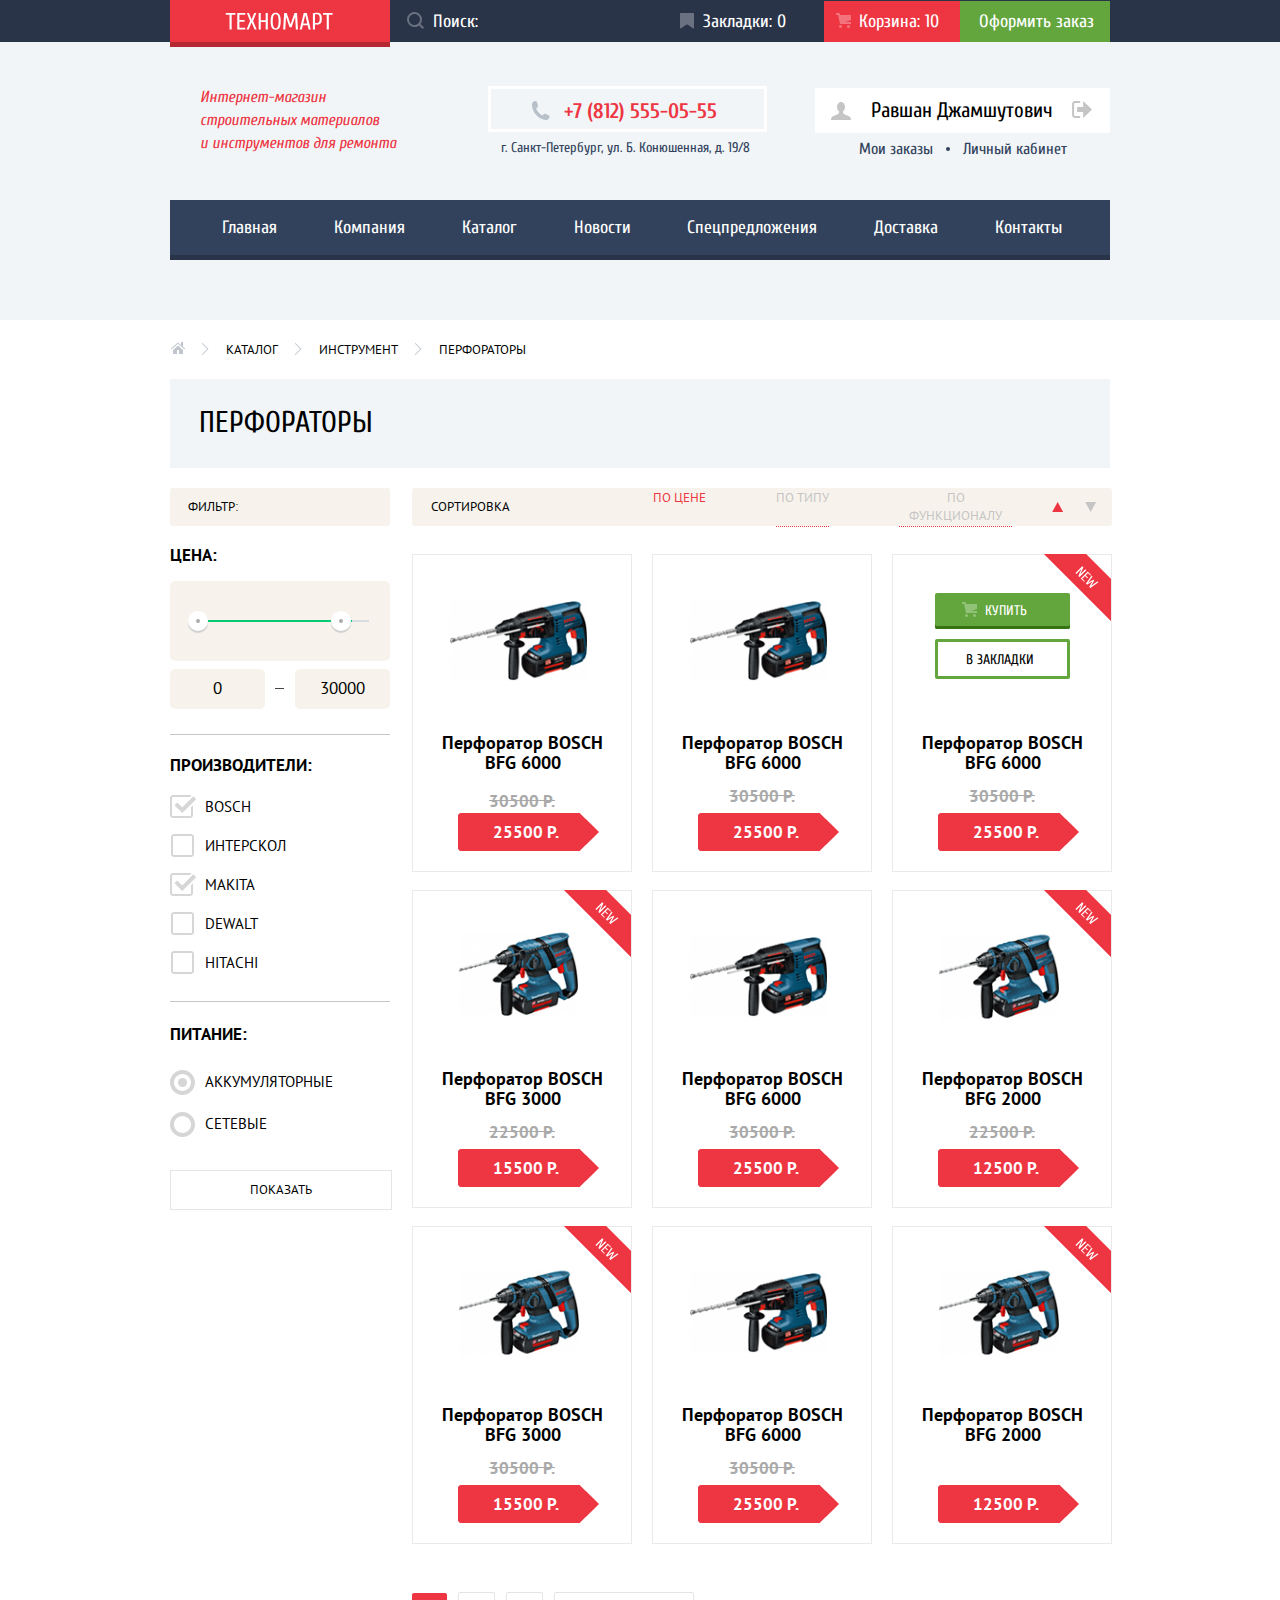
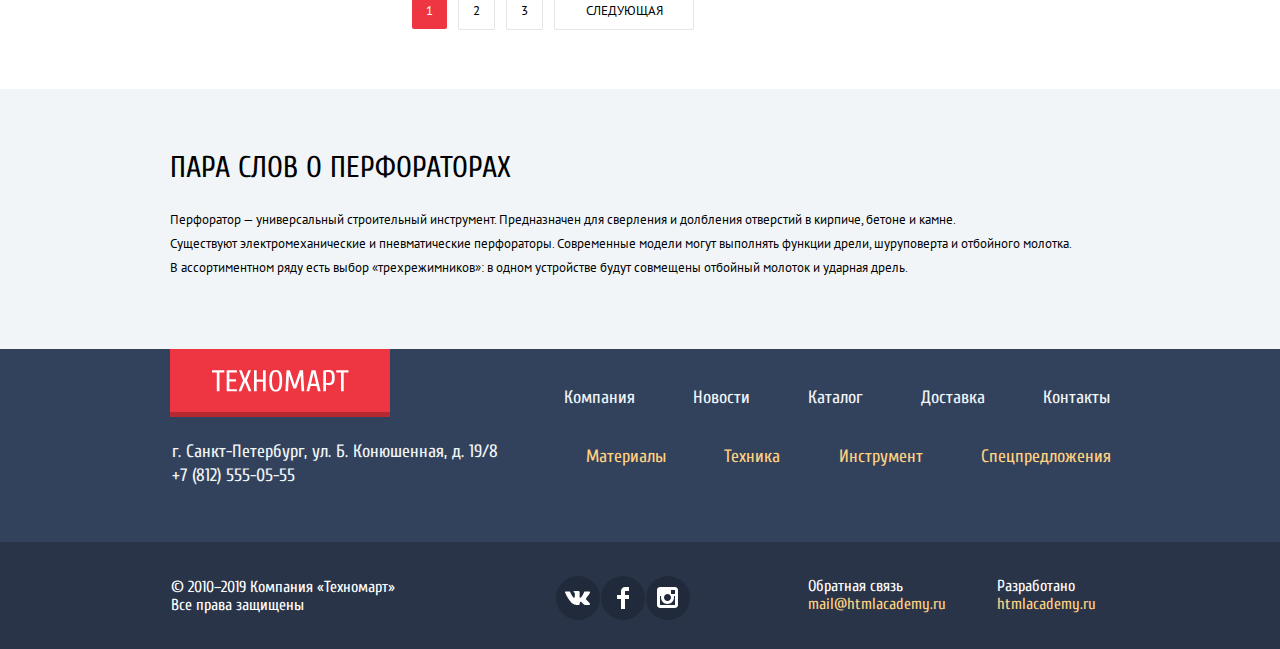
==== commit 91b3c6ef: "Заключительные правки проекта" ====
--- a/catalog.html
+++ b/catalog.html
@@ -4,10 +4,8 @@
 <head>
   <meta charset="utf-8">
   <link rel="stylesheet" href="css/normalize.css">
-  <link href="https://fonts.googleapis.com/css2?family=PT+Sans:wght@400;700&display=swap" rel="stylesheet">
-  <link href="https://fonts.googleapis.com/css2?family=Cuprum:wght@400;700&family=PT+Sans:wght@400;700&display=swap" rel="stylesheet">
-  <link href="https://fonts.googleapis.com/css2?family=Cuprum:ital@1&display=swap" rel="stylesheet">
-  <link rel="stylesheet" href="css/style.css">
+  <link href="https://fonts.googleapis.com/css2?family=Cuprum:ital,wght@0,400;0,700;1,400;1,700&family=PT+Sans:ital,wght@0,400;0,700;1,400;1,700&display=swap" rel="stylesheet">
+  <link rel="stylesheet" href="css/style.min.css">
   <title>Мой проект: Техномарт</title>
 </head>
 
@@ -16,7 +14,7 @@
     <section class="menutop-header">
       <div class="content inner-menutop-header">
         <a class="logo-catalog" href="index.html" aria-label="Логотип сайта Техномарт">
-          <img class="logo-header" src="img/logo-technomart.svg" width="228" height="42" alt="Логотип магазина Техномарт"></a>
+          <img class="logo-header" src="img/logo-technomart.svg" width="220" height="42" alt="Логотип магазина Техномарт"></a>
         <form class="menutop-search" action="https://echo.htmlacademy.ru/" method="post">
           <span class="visually-hidden">Поиск</span>
           <label class="search" for="search"></label>
@@ -34,19 +32,21 @@
     <section class="content">
       <section class="header-middle">
         <h1 class="header-description-index">Интернет-магазин<br>строительных материалов<br> и инструментов для ремонта</h1>
-        <address><a class="phone" href="tel:+78125550555">+7 (812) 555-05-55</a>
-          <p class="adress">г. Санкт-Петербург, ул. Б. Конюшенная, д. 19/8</p>
+        <address><a class="phone-catalog" href="tel:+78125550555">+7 (812) 555-05-55</a>
+          <p class="adress2">г. Санкт-Петербург, ул. Б. Конюшенная, д. 19/8</p>
         </address>
         <div class="profile-catalog">
           <a class="menutop-user" href="#">Равшан Джамшутович</a>
           <svg class="user" xmlns="http://www.w3.org/2000/svg" width="20" height="18" viewBox="0 0 20 18">
             <path d="M17.881 14.166c-2.144-.735-4.256-1.666-5.207-2.39-.657-.501-.77-1.618-.517-2.415 1.118-.903 1.864-2.477 1.864-4.278C14.021 2.276 12.221 0 10 0S5.979 2.276 5.979 5.083c0 1.801.746 3.374 1.863 4.277.253.798.141 1.915-.517 2.416-.95.724-3.063 1.654-5.207 2.39S0 18 0 18h20s.025-3.099-2.119-3.834z" /></svg>
-          <svg class="login_catalog" xmlns="http://www.w3.org/2000/svg" width="20" height="17" viewBox="0 0 20 17">
-            <path d="M14.875 8.5L6 0v6H0v5h6v6z" />
-            <path d="M16.986 15.01h-5.027V17h5.027c2.178 0 3.004-1.81 3.029-3.026V3.028C19.99 1.811 19.164 0 16.986 0h-5.027v1.99h5.027c.839 0 .992.681 1.01 1.057v10.904c-.017.376-.171 1.059-1.01 1.059z" /></svg>
+          <svg class="login_catalog" width="20" height="17" viewBox="0 0 20 17" xmlns="http://www.w3.org/2000/svg">
+            <path d="M20 8.5L11.125 0V6H5.125V11H11.125V17L20 8.5Z" />
+            <path d="M2.10591 13.952V3.048C2.12391 2.672 2.27691 1.991 3.11591 1.991H8.14291V0H3.11591C0.937914 0 0.111914 1.81 0.0869141 3.027V13.973C0.111914 15.189 0.937914 17 3.11591 17H8.14291V15.01H3.11591C2.27691 15.01 2.12391 14.327 2.10591 13.952Z" />
+          </svg>
           <div class="cabinet">
             <a class="menutop-myprofile" href="#">Мои заказы</a>
-            <a class="menutop-myprofile2" href="#">Личный кабинет</a></div>
+            <a class="menutop-myprofile2" href="#">Личный кабинет</a>
+          </div>
         </div>
       </section>
     </section>
@@ -94,7 +94,7 @@
               </div>
               <div class="price-controls">
                 <label class="min-price">
-                  <input type="number" name="min-price" value="0">-
+                  <input type="number" name="min-price" value="0">
                 </label>
                 <label class="max-price">
                   <input type="number" name="max-price" value="30000">
@@ -103,6 +103,7 @@
             </div>
           </fieldset>
           <fieldset class="filter-item vendors">
+            <span class="border_fieldset"></span>
             <legend class="vendor">Производители:</legend>
             <ul class="list-legend checkbox">
               <li class="filter-option filter-items">
@@ -123,7 +124,7 @@
               <li class="filter-option filter-items">
                 <input class="visually-hidden" type="checkbox" id="Dewalt" name="Dewalt">
                 <!-- <span class="checkbox"></span> -->
-                <label for="Dewalt">Makita</label>
+                <label for="Dewalt">Dewalt</label>
               </li>
               <li class="filter-option filter-items">
                 <input class="visually-hidden" type="checkbox" id="Hitachi" name="Hitachi">
@@ -133,11 +134,11 @@
             </ul>
           </fieldset>
           <fieldset class="filter-item power">
-            <legend>Питание:</legend>
+            <legend class="power">Питание:</legend>
             <ul class="list-legend radiobox">
               <li class="filter-option filter-items">
                 <input class="visually-hidden" type="radio" id="akk" name="filter-on" value="Rechargeable" checked>
-                <label for="akk">Аккумуляторные</label>
+                <label class="akk" for="akk">Аккумуляторные</label>
               </li>
               <li class="filter-option filter-items">
                 <input class="visually-hidden" type="radio" id="net" name="filter-on" value="networking">
@@ -152,15 +153,15 @@
         <div class="sort-block">
           <span class="list-sort">Сортировка</span>
           <ul class="list-sort2">
-            <li>По цене</li>
-            <li>По типу</li>
-            <li>По функционалу</li>
+            <li class="list-sort2_active">По цене</li>
+            <li class="list-sort2_type">По типу</li>
+            <li class="list-sort2_function">По функционалу</li>
           </ul>
           <ul class="sort-up-down">
             <li>
               <button class="visually-hidden" type="button" aria-label="Сортировка вверх"></button>
               <!-- <img class="icon-up" src="img/icon-up-dir_png.png" width="11" height="10" alt="Сортировка вверх"> -->
-              <svg class="icon-up" width="12" height="10" viewBox="0 0 12 10" fill="none" xmlns="http://www.w3.org/2000/svg">
+              <svg class="icon-up icon-up_active" width="12" height="10" viewBox="0 0 12 10" fill="none" xmlns="http://www.w3.org/2000/svg">
                 <path d="M5.66241 0L11.1624 10L0.162415 10" /></svg>
             </li>
             <li><button class="visually-hidden" type="button" aria-label="Сортировка вниз"></button>
@@ -175,7 +176,7 @@
           <ul class="best-block-items-catalog">
             <li class="items">
               <div class="img-wrap">
-                <img src="img/snippet-6000.jpg" width="144" height="128" alt="Перфоратор BOSCH BFG 6000">
+                <img class="catalogitems-img1" src="img/snippet-6000.jpg" width="144" height="128" alt="Перфоратор BOSCH BFG 6000">
               </div>
               <h3 class="catalog-items">Перфоратор BOSCH<br>BFG 6000</h3>
               <p><del class="del">30500 р.</del></p>
@@ -187,7 +188,7 @@
             </li>
             <li class="items">
               <div class="img-wrap">
-                <img src="img/snippet-6000.jpg" width="144" height="128" alt="Перфоратор BOSCH BFG 6000">
+                <img class="catalogitems-img1" src="img/snippet-6000.jpg" width="144" height="128" alt="Перфоратор BOSCH BFG 6000">
               </div>
               <h3 class="catalog-items">Перфоратор BOSCH<br> BFG 6000</h3>
               <p><del class="del">30500 р.</del></p>
@@ -199,19 +200,19 @@
             </li>
             <li class="items last new-buy">
               <div class="img-wrap">
-                <img src="img/snippet-6000.jpg" width="127" height="112" alt="Перфоратор BOSCH BFG 6000">
+                <img class="catalogitems-img1" src="img/snippet-6000.jpg" width="144" height="128" alt="Перфоратор BOSCH BFG 6000">
               </div>
               <h3 class="catalog-items">Перфоратор BOSCH<br> BFG 6000</h3>
               <p><del class="del">30500 р.</del></p>
               <p class="price">25500 р.</p>
-              <div class="hidden-items">
+              <div class="hidden-items_active">
                 <a class="button-buy" href="#">Купить</a>
                 <button class="button-items" type="button">В закладки</button>
               </div>
             </li>
             <li class="items new-buy">
               <div class="img-wrap">
-                <img src="img/snippet-3000.jpg" width="127" height="112" alt="Перфоратор BOSCH BFG 3000">
+                <img class="catalogitems-img4" src="img/snippet-3000.jpg" width="127" height="112" alt="Перфоратор BOSCH BFG 3000">
               </div>
               <h3 class="catalog-items">Перфоратор BOSCH<br> BFG 3000</h3>
               <p><del class="del">22500 р.</del></p>
@@ -223,7 +224,7 @@
             </li>
             <li class="items">
               <div class="img-wrap">
-                <img src="img/snippet-6000.jpg" width="144" height="128" alt="Перфоратор BOSCH BFG 6000">
+                <img class="catalogitems-img5" src="img/snippet-6000.jpg" width="144" height="128" alt="Перфоратор BOSCH BFG 6000">
               </div>
               <h3 class="catalog-items">Перфоратор BOSCH<br> BFG 6000</h3>
               <p><del class="del">30500 р.</del></p>
@@ -235,7 +236,7 @@
             </li>
             <li class="items last new-buy">
               <div class="img-wrap">
-                <img src="img/snippet-2000.jpg" width="127" height="112" alt="Перфоратор BOSCH BFG 2000">
+                <img class="catalogitems-img6" src="img/snippet-2000.jpg" width="127" height="112" alt="Перфоратор BOSCH BFG 2000">
               </div>
               <h3 class="catalog-items">Перфоратор BOSCH<br> BFG 2000</h3>
               <p><del class="del">22500 р.</del></p>
@@ -247,7 +248,7 @@
             </li>
             <li class="items new-buy">
               <div class="img-wrap">
-                <img src="img/snippet-3000.jpg" width="127" height="112" alt="Перфоратор BOSCH BFG 3000">
+                <img class="catalogitems-img7" src="img/snippet-3000.jpg" width="127" height="112" alt="Перфоратор BOSCH BFG 3000">
               </div>
               <h3 class="catalog-items">Перфоратор BOSCH<br> BFG 3000</h3>
               <p><del class="del">30500 р.</del></p>
@@ -259,9 +260,9 @@
             </li>
             <li class="items">
               <div class="img-wrap">
-                <img src="img/snippet-6000.jpg" width="127" height="112" alt="Перфоратор BOSCH BFG 6000">
-              </div>
-              <h3 class="catalog-items">Перфоратор BOSCH<br> BFG 6000</h3>
+                <img class="catalogitems-img8" src="img/snippet-6000.jpg" width="144" height="128" alt="Перфоратор BOSCH BFG 6000">
+              </div>
+              <h3 class="catalog-items">Перфоратор BOSCH<br>BFG 6000</h3>
               <p><del class="del">30500 р.</del></p>
               <p class="price">25500 р.</p>
               <div class="hidden-items">
@@ -271,9 +272,9 @@
             </li>
             <li class="items last new-buy">
               <div class="img-wrap">
-                <img src="img/snippet-2000.jpg" width="127" height="112" alt="Перфоратор BOSCH BFG 2000">
-              </div>
-              <h3 class="catalog-items">Перфоратор BOSCH<br> BFG 2000</h3>
+                <img class="catalogitems-img9" src="img/snippet-2000.jpg" width="127" height="112" alt="Перфоратор BOSCH BFG 2000">
+              </div>
+              <h3 class="catalog-items">Перфоратор BOSCH<br>BFG 2000</h3>
               <p class="price">12500 р.</p>
               <div class="hidden-items">
                 <a class="button-buy" href="#">Купить</a>
@@ -290,8 +291,7 @@
         </section>
       </section>
     </section>
-    <section class="equipment
-">
+    <section class="equipment">
       <div class="content">
         <h2>Пара слов о перфораторах</h2>
         <p class="equipment-content">Перфоратор — универсальный строительный инструмент. Предназначен для сверления и долбления отверстий в кирпиче, бетоне и камне.<br>Существуют электромеханические и пневматические перфораторы. Современные модели могут выполнять функции дрели, шуруповерта и отбойного молотка.<br>В ассортиментном ряду есть выбор «трехрежимников»: в одном устройстве будут совмещены отбойный молоток и ударная дрель.</p>
@@ -302,7 +302,7 @@
     <div class="content">
       <div class="top-footer-flex">
         <a href="index.html" aria-label="Логотип сайта Техномарт">
-          <img class="logo-footer" href="index.html" src="img/logo-technomart.svg" width="220" height="68" alt="Логотип магазина Техномарт"></a>
+          <img class="logo-footer" src="img/logo-technomart.svg" width="220" height="68" alt="Логотип магазина Техномарт"></a>
         <ul class="footer-main">
           <li><a class="list-footer-main" href="#">Компания</a></li>
           <li><a class="list-footer-main" href="#">Новости</a></li>
@@ -336,7 +336,7 @@
         <li><a class="instagram" href="#" aria-label="instagram"></a></li>
       </ul>
       <div class="bottom-footer-us">
-        <p class="bottom-footer-company">Обратная связь<br>
+        <p class="bottom-footer-company1">Обратная связь<br>
           <a class="academy" href="">mail@htmlacademy.ru</a>
         </p>
         <p class="bottom-footer-company2">Разработано<br>
@@ -346,16 +346,16 @@
     </div>
   </section>
   </footer>
-  <section class="popap">
-    <form action="https://echo.htmlacademy.ru" method="post">
-      <h2 class="visually-hidden">Добавление товара в корзину</h2>
-      <p>Товар добавлен в корзину!</p>
-      <div>
-        <a href="">Оформить заказ</a>
-        <button class="button-red" type="button">Продолжить покупки</button>
-      </div>
-    </form>
-    <button type="button" aria-label="Закрыть форму оформления товара">X</button>
+  <section class="modal modal-backet modal-backet_flex">
+    <!-- <form action="https://echo.htmlacademy.ru" method="post"> -->
+    <h2 class="visually-hidden">Добавление товара в корзину</h2>
+    <p>Товар добавлен в корзину!</p>
+    <div class="modal-backet__button">
+      <a href="">Оформить заказ</a>
+      <button class="button-red" type="button">Продолжить покупки</button>
+    </div>
+    <!-- </form> -->
+    <button class="backet-close" type="button" aria-label="Закрыть форму оформления товара"></button>
   </section>
 </body>
 
--- a/css/style.min.css
+++ b/css/style.min.css
@@ -0,0 +1,2606 @@
+:root {
+  --Basic-red: #EE3643;
+  --loan-button: #FF5357;
+  --Basic-darkred: #BA2732;
+  --red-focus: #CA2C37;
+  --Special-blue: #3BBCE3;
+  --Special-lilac: #DC91D8;
+  --Basic-greenborder: #63A63E;
+  --Special-green: #5FBB2D;
+  --Basic-greenklick: #518534;
+  --Special-greenlight: #8ED78F;
+  --button-buy-static: #367315;
+  --Basic-grey: #3D546F;
+  --Basic-backgroundheader: #293449;
+  --shadow-service: #405069;
+  --Basic-backgroundklick: #161D29;
+  --Basic-fontcolor: #32425C;
+  --button-items-active: #99A1AE;
+  --back-nav-active: #1D2739;
+  --Basic-black: #000000;
+  --Basic-soft-grey: #C5C5C5;
+  --Basic-delcolor: #A9A9A9;
+  --Basic-middle-grey: #B5B5B5;
+  --Special-lightgrey: #EAEAEA;
+  --Basic-background: #F1F5F7;
+  --Button-pages: #E5E5E5;
+  --Basic-white: #ffffff;
+  --Special-ylellow: #FFBF47;
+  --Special-yellowlight: #FFD180;
+  --Basic-bg-soshial-start: #212A3A;
+  --hover-textwhite: rgba(255, 255, 255, 0.5);
+  --best-block: #F9F5F0;
+  --basic-colorfilter: #F7F3EC;
+  --basic-lowwhite: rgba(255, 255, 255, 0.3);
+  --items-shadow: rgba(0, 0, 0, 0.15);
+  --modal-back: #F4F4F4;
+  --scale: #d7dcde;
+  --bar: #00ca74;
+  --toggle: #ababab;
+  --toggle-shadow: #cfcfcf;
+  --filter-button: #e5e5e5
+}
+
+body {
+  min-width: 960px;
+  margin: 0;
+  padding: 0;
+  font-family: "Cuprum", Arial, sans-serif;
+  font-weight: 400
+}
+
+a {
+  text-decoration: none;
+  color: var(--Basic-white)
+}
+
+img {
+  max-width: 100%;
+  height: auto
+}
+
+.page-body {
+  display: grid;
+  min-height: 100%;
+  grid-template-rows: -webkit-min-content 1fr -webkit-min-content;
+  grid-template-rows: min-content 1fr min-content;
+  align-content: start
+}
+
+.visually-hidden {
+  position: absolute;
+  width: 1px;
+  height: 1px;
+  margin: -1px;
+  border: 0;
+  padding: 0;
+  clip: rect(0 0 0 0);
+  overflow: hidden
+}
+
+*,
+::after,
+::before {
+  box-sizing: border-box
+}
+
+.content {
+  width: 940px;
+  margin: 0 auto
+}
+
+.reset-list {
+  margin: 0;
+  padding: 0
+}
+
+.profile-catalog {
+  display: flex;
+  flex-direction: column;
+  align-items: center;
+  flex-shrink: 0;
+  margin-top: 2px;
+  position: relative
+}
+
+.menutop-header {
+  background-color: var(--Basic-backgroundheader);
+  color: var(--Basic-white);
+  height: 42px
+}
+
+.header-middle,
+.inner-menutop-header {
+  display: flex;
+  justify-content: space-between;
+  box-sizing: border-box
+}
+
+.inner-menutop-header {
+  align-items: center;
+  position: relative
+}
+
+.inner-menutop-header a {
+  display: block
+}
+
+.header-middle {
+  padding-top: 44px;
+  min-height: 158px
+}
+
+.enter,
+.header-middle {
+  position: relative
+}
+
+.header-block {
+  background-color: var(--Basic-background);
+  display: block;
+  padding-bottom: 60px
+}
+
+.logo-header {
+  position: absolute;
+  padding: 12px 57px 17px 55px;
+  text-align: center;
+  background-color: var(--Basic-red);
+  box-shadow: inset 0 -5px 0 rgba(0, 0, 0, .24);
+  left: 0;
+  top: 0;
+  box-sizing: border-box
+}
+
+.logo-catalog:focus,
+.logo-catalog:hover {
+  background-color: var(--Basic-red)
+}
+
+.logo-catalog:active,
+.logo-header:active {
+  background-color: var(--Basic-darkred)
+}
+
+.labels {
+  position: relative;
+  display: flex;
+  align-items: center;
+  align-content: center;
+  justify-content: flex-end
+}
+
+.menutop-search {
+  display: flex;
+  flex-grow: 1;
+  margin-left: 221px
+}
+
+.menutop-backet,
+.menutop-bookmarks,
+.menutop-order,
+.menutop-search {
+  font-family: Cuprum;
+  font-style: normal;
+  font-weight: 400;
+  font-size: 18px;
+  line-height: 24px
+}
+
+.menutop-search input {
+  display: block;
+  width: 271px;
+  height: 42px;
+  color: var(--Basic-white);
+  background-color: transparent;
+  border: 0;
+  padding-left: 42px
+}
+
+.menutop-order,
+.menutop-search {
+  position: relative
+}
+
+.menutop-search input::-webkit-input-placeholder {
+  color: var(--Basic-white)
+}
+
+.menutop-search input::-moz-placeholder {
+  color: var(--Basic-white)
+}
+
+.menutop-search input::placeholder {
+  color: var(--Basic-white)
+}
+
+.menutop-search svg {
+  fill: var(--Basic-white);
+  position: absolute;
+  top: 12px;
+  width: 17px;
+  height: 17px;
+  box-sizing: border-box;
+  padding: 0;
+  margin: 0;
+  left: 16px;
+  opacity: .3
+}
+
+.menutop-search svg:focus,
+.menutop-search svg:hover {
+  opacity: 1
+}
+
+.menutop-search input:focus,
+.menutop-search input:focus+svg {
+  color: var(--Basic-black);
+  background-color: var(--Basic-white);
+  fill: var(--Basic-red);
+  opacity: 1
+}
+
+.menutop-bookmarks {
+  min-width: 150px;
+  box-sizing: border-box;
+  padding-bottom: 8px;
+  text-align: center
+}
+
+.menutop-backet,
+.menutop-order {
+  padding-top: 9px;
+  padding-bottom: 8px;
+  text-align: center
+}
+
+.menutop-backet {
+  box-sizing: border-box
+}
+
+.menutop-order {
+  min-width: 150px
+}
+
+.menutop-backet {
+  min-width: 136px;
+  position: relative;
+  padding-left: 12px;
+  padding-right: 2px
+}
+
+.active-red {
+  background-color: var(--Basic-red);
+  padding-left: 16px
+}
+
+.menutop-backet::before,
+.menutop-bookmarks::before {
+  content: "";
+  position: absolute;
+  top: calc(50% - 8px);
+  left: 12px;
+  width: 15px;
+  height: 16px;
+  background-image: url(../img/icon-cart.svg);
+  background-repeat: no-repeat;
+  opacity: .3
+}
+
+.menutop-bookmarks::before {
+  left: 6px;
+  width: 14px;
+  background-image: url(../img/icon-bookmark.svg)
+}
+
+.menutop-bookmarks {
+  position: relative;
+  padding-left: 1px;
+  padding-top: 10px;
+  padding-right: 11px
+}
+
+.menutop-order {
+  background-color: var(--Basic-greenborder);
+  padding-left: 19px;
+  padding-right: 16px;
+  box-sizing: border-box
+}
+
+.menutop-order:focus,
+.menutop-order:hover {
+  background-color: var(--Special-green)
+}
+
+.checkbox input:hover+label:hover::before,
+.menutop-backet,
+.menutop-bookmarks,
+.radiobox input:hover+label:hover::before {
+  opacity: 1
+}
+
+.menutop-backet:active,
+.menutop-backet:active::before,
+.menutop-bookmarks:active,
+.menutop-bookmarks:active::before {
+  opacity: .5;
+  background-color: var(--Basic-backgroundklick)
+}
+
+.menutop-backet:active,
+.menutop-bookmarks:active,
+.menutop-order:active {
+  color: var(--hover-textwhite)
+}
+
+.menutop-backet:focus::before,
+.menutop-backet:hover::before,
+.menutop-bookmarks:focus::before,
+.menutop-bookmarks:hover::before {
+  opacity: 1
+}
+
+.menutop-order:active {
+  background-color: var(--Basic-greenborder)
+}
+
+.header-description-index {
+  font-family: Cuprum;
+  font-weight: 400;
+  margin: 0 0 0 30px
+}
+
+.catalog-description,
+.header-description-catalog,
+.header-description-index {
+  font-style: italic;
+  font-size: 16px;
+  line-height: 23px;
+  color: var(--Basic-red)
+}
+
+.phone,
+.phone-catalog {
+  color: var(--Basic-red)
+}
+
+.header-description-catalog {
+  font-family: Cuprum;
+  font-weight: 400px
+}
+
+.catalog-description {
+  font-weight: 400
+}
+
+.phone,
+.phone-catalog {
+  position: relative;
+  font-family: Cuprum;
+  font-style: normal;
+  font-weight: 700;
+  font-size: 21px;
+  line-height: 30px;
+  background-color: transparent;
+  padding: 7px 47px 3px 73px;
+  border: 3px solid var(--Basic-white);
+  box-sizing: border-box;
+  display: inline-block
+}
+
+.phone-catalog {
+  margin-left: 15px;
+  margin-right: 3px
+}
+
+.phone-catalog::before,
+.phone::before {
+  content: "";
+  top: 12px;
+  width: 19px;
+  height: 19px;
+  left: 40px;
+  background-image: url(../img/icon-phone.svg);
+  position: absolute;
+  box-sizing: border-box;
+  padding: 0;
+  margin: 0
+}
+
+.adress-catalog {
+  margin-left: 8px
+}
+
+.header-middle address {
+  margin-left: 31px
+}
+
+.adress,
+.adress2 {
+  font-family: Cuprum;
+  font-style: normal;
+  font-weight: 400;
+  font-size: 14px;
+  line-height: 24px;
+  color: var(--Basic-fontcolor);
+  margin-top: 4px;
+  margin-left: 12px
+}
+
+.adress2 {
+  margin-left: 28px
+}
+
+.login {
+  position: relative;
+  width: 121px;
+  padding: 14px 14px 12px 41px;
+  margin-right: 10px
+}
+
+.registration {
+  padding: 12px 24px
+}
+
+.login,
+.registration {
+  display: inline-block;
+  font-family: Cuprum;
+  font-weight: 400;
+  font-size: 21px;
+  line-height: 21px;
+  text-align: center;
+  color: var(--Basic-black);
+  background-color: var(--Basic-white)
+}
+
+.login::before {
+  content: "";
+  position: absolute;
+  width: 21px;
+  height: 17px;
+  top: 15px;
+  left: 22px
+}
+
+.login::before,
+.login:active::before,
+.login:hover::before {
+  background-repeat: no-repeat
+}
+
+.login:hover::before {
+  background-image: url(../img/icon-login_hover.svg)
+}
+
+.login::before,
+.login:active::before {
+  background-image: url(../img/icon-login.svg)
+}
+
+.login:hover,
+.registration:hover {
+  color: var(--Basic-red)
+}
+
+.login:active,
+.registration:active {
+  color: var(--Basic-soft-grey)
+}
+
+.login::before:active {
+  fill: var(--Basic-soft-grey, #C5C5C5)
+}
+
+.catalog-main-content {
+  display: flex;
+  margin-bottom: 59px;
+  margin-top: 20px
+}
+
+.filter-block {
+  margin-right: 20px
+}
+
+.sort-block {
+  background-color: var(--basic-colorfilter);
+  display: flex;
+  justify-content: space-between;
+  width: 700px;
+  height: 38px;
+  text-align: center;
+  align-items: center;
+  margin-bottom: 28px;
+  border-radius: 3px
+}
+
+.sort-up-down {
+  list-style: none;
+  display: grid;
+  grid-template-columns: 1fr 1fr;
+  grid-column-gap: 21px;
+  padding-right: 17px
+}
+
+.list-sort,
+.list-sort2 {
+  font-family: PT Sans;
+  font-style: normal;
+  font-size: 13px;
+  line-height: 18px;
+  text-transform: uppercase
+}
+
+.list-sort {
+  font-weight: 400;
+  margin: 0;
+  padding: 19px 140px 19px 19px
+}
+
+.list-sort2 {
+  list-style: none;
+  margin: 1px 0 0 3px;
+  display: grid;
+  grid-template-columns: 53px 53px 113px;
+  grid-column-gap: 70px;
+  padding: 0;
+  color: var(--Basic-soft-grey)
+}
+
+.list-sort2 li {
+  border-bottom: 1px dotted var(--Basic-red)
+}
+
+.list-sort2 li:focus,
+.list-sort2 li:hover {
+  color: var(--Basic-black);
+  cursor: pointer;
+  border-bottom: 1px solid var(--Basic-red)
+}
+
+.list-sort2 .list-sort2_active,
+.list-sort2 li:active {
+  color: var(--Basic-red);
+  cursor: pointer;
+  border-bottom: none
+}
+
+.list-sort2_function {
+  padding-bottom: 1px
+}
+
+.menutop-user {
+  position: relative;
+  color: var(--Basic-black);
+  font-style: normal;
+  font-weight: 400;
+  font-size: 21px;
+  line-height: 21px;
+  background-color: var(--Basic-white);
+  padding: 12px 57px 12px 56px;
+  margin-bottom: 7px;
+  display: inline-block;
+  box-sizing: border-box
+}
+
+.user {
+  position: absolute;
+  width: 20px;
+  height: 18px;
+  top: 14px;
+  left: 16px;
+  fill: var(--Basic-soft-grey, #C5C5C5);
+  cursor: pointer
+}
+
+.user:focus,
+.user:hover {
+  fill: var(--Basic-fontcolor)
+}
+
+.login_catalog {
+  position: absolute;
+  width: 20px;
+  height: 17px;
+  right: 18px;
+  top: 13px;
+  cursor: pointer;
+  fill: var(--Basic-soft-grey, #C5C5C5)
+}
+
+.login_catalog:hover {
+  fill: var(--Basic-fontcolor)
+}
+
+.menutop-myprofile::after {
+  position: absolute;
+  content: '';
+  width: 4px;
+  height: 4px;
+  top: 7px;
+  right: -17px;
+  background-color: var(--Basic-fontcolor, #32425C);
+  border-radius: 50%
+}
+
+.menutop-myprofile,
+.menutop-myprofile2 {
+  position: relative;
+  font-style: normal;
+  font-weight: 400;
+  font-size: 16px;
+  line-height: 18px;
+  color: var(--Basic-fontcolor);
+  display: inline-block
+}
+
+.menutop-myprofile2 {
+  padding-left: 26px
+}
+
+.menutop-myprofile2:focus,
+.menutop-myprofile2:hover,
+.menutop-myprofile:focus,
+.menutop-myprofile:hover {
+  color: var(--Basic-red)
+}
+
+.menutop-myprofile:hover::after {
+  background-color: var(--Basic-red)
+}
+
+.menutop-myprofile2:active,
+.menutop-myprofile:active,
+.menutop-user:active {
+  color: var(--Basic-soft-grey, #C5C5C5)
+}
+
+.menutop-myprofile:active::after {
+  background-color: var(--Basic-soft-grey, #C5C5C5)
+}
+
+.icon-down,
+.icon-up {
+  fill: var(--Basic-soft-grey, #C5C5C5);
+  cursor: pointer
+}
+
+.icon-down:focus,
+.icon-down:hover,
+.icon-up:focus,
+.icon-up:hover {
+  fill: var(--Basic-black)
+}
+
+.icon-down:active,
+.icon-up:active,
+.icon-up_active {
+  fill: var(--Basic-red)
+}
+
+.equipment {
+  background-color: var(--Basic-background)
+}
+
+.equipment h2 {
+  font-family: Cuprum;
+  font-style: normal;
+  font-weight: 400;
+  font-size: 30px;
+  line-height: 30px;
+  text-transform: uppercase;
+  padding-top: 64px;
+  margin: 0 0 25px
+}
+
+.equipment-content,
+.min-nav {
+  font-family: PT Sans;
+  font-style: normal;
+  font-weight: 400;
+  font-size: 13px
+}
+
+.equipment-content {
+  line-height: 24px;
+  padding-bottom: 69px;
+  margin-bottom: 0
+}
+
+.min-nav {
+  position: relative;
+  display: flex;
+  align-items: center;
+  line-height: 18px;
+  text-transform: uppercase;
+  padding-top: 21px;
+  padding-bottom: 20px;
+  box-sizing: border-box
+}
+
+.min-nav a {
+  position: inherit
+}
+
+.min-nav a:not(:first-child)::before {
+  position: absolute;
+  content: '';
+  width: 8px;
+  height: 12px;
+  background-image: url(../img/icon-right-small.svg);
+  background-repeat: no-repeat;
+  left: -25px;
+  top: 2px
+}
+
+.back-nav {
+  background-color: var(--Basic-fontcolor);
+  box-shadow: inset 0 -5px 0 var(--Basic-backgroundheader);
+  box-sizing: border-box
+}
+
+.list-nav {
+  font-family: Cuprum;
+  font-style: normal;
+  font-weight: 400;
+  font-size: 18px;
+  line-height: 24px;
+  list-style: none;
+  color: var(--Basic-white);
+  text-decoration: none;
+  display: grid;
+  grid-template-columns: repeat(7, auto);
+  padding-left: 25px;
+  padding-right: 18px;
+  margin: 0
+}
+
+.list-nav a {
+  padding: 16px 24px 20px 27px;
+  display: block
+}
+
+.list-nav a:focus,
+.list-nav a:hover {
+  background-color: var(--Basic-backgroundheader)
+}
+
+.list-nav a:active {
+  background-color: var(--back-nav-active);
+  color: var(--hover-textwhite)
+}
+
+.main-block {
+  background-color: var(--Basic-white)
+}
+
+.promo {
+  padding-top: 59px;
+  padding-bottom: 45px;
+  display: flex;
+  justify-content: space-between
+}
+
+.promo-block2,
+.promo-blocks1 {
+  display: flex;
+  flex-direction: column
+}
+
+.promo-blocks1 {
+  width: 620px
+}
+
+.promo-block2 {
+  width: 300px
+}
+
+.promo-block1 {
+  display: flex;
+  justify-content: space-between;
+  margin-bottom: 20px
+}
+
+.slider-list p {
+  margin: 0
+}
+
+.slider-list li {
+  margin: 0;
+  padding: 0
+}
+
+.promo-items-1,
+.promo-items-2,
+.promo-items-3,
+.promo-items-4,
+.promo-items-5 {
+  font-style: normal;
+  font-weight: 700;
+  font-size: 24px;
+  line-height: 30px;
+  color: var(--Basic-white)
+}
+
+.items {
+  border: 1px solid var(--Special-lightgrey)
+}
+
+.article-1,
+.article-2,
+.article-3,
+.article-4,
+.article-5 {
+  width: 300px;
+  height: 123px;
+  position: relative
+}
+
+.article-1,
+.article-5 {
+  background-color: var(--Special-ylellow)
+}
+
+.article-2 {
+  background-color: var(--Special-blue)
+}
+
+.article-3 {
+  background-color: var(--Special-lilac)
+}
+
+.article-4 {
+  background-color: var(--Special-greenlight)
+}
+
+.article-3,
+.article-4 {
+  margin-bottom: 20px
+}
+
+.article-1::after,
+.article-2::after,
+.new::before {
+  content: "";
+  position: absolute;
+  background-repeat: no-repeat
+}
+
+.new::before {
+  top: 0;
+  right: 0;
+  width: 70px;
+  height: 70px;
+  background-image: url(../img/new.png);
+  background-position: center;
+  z-index: 1
+}
+
+.article-1::after,
+.article-2::after {
+  top: 31px;
+  left: 213px;
+  width: 44px;
+  height: 65px;
+  background-image: url(../img/icon-1.svg);
+  background-size: cover
+}
+
+.article-2::after {
+  top: 34px;
+  left: 194px;
+  width: 75px;
+  height: 61px;
+  background-image: url(../img/icon-2.svg)
+}
+
+.article-3::after {
+  content: "";
+  position: absolute;
+  top: 31px;
+  left: 191px;
+  width: 78px;
+  height: 62px;
+  background-image: url(../img/icon-3.svg)
+}
+
+.article-4::after,
+.article-5::after {
+  content: "";
+  position: absolute;
+  top: 26px;
+  left: 196px;
+  width: 59px;
+  height: 72px;
+  background-image: url(../img/icon-4.svg)
+}
+
+.article-5::after {
+  top: 32px;
+  left: 191px;
+  width: 78px;
+  height: 63px;
+  background-image: url(../img/icon-5.svg)
+}
+
+.promo-block1 h3,
+.promo-block2 h3 {
+  padding-left: 22px;
+  padding-top: 20px;
+  margin: 0
+}
+
+.promo-items-a {
+  color: var(--Basic-white);
+  font-style: normal;
+  font-weight: 400;
+  font-size: 14px;
+  line-height: 18px;
+  text-align: center;
+  text-transform: uppercase;
+  width: 135px;
+  height: 38px;
+  padding: 10px;
+  display: block;
+  background-color: var(--basic-lowwhite);
+  box-sizing: border-box;
+  margin-top: 14px;
+  margin-left: 23px
+}
+
+.promo-items-a:focus,
+.promo-items-a:hover {
+  background-color: rgba(197, 197, 197, .3)
+}
+
+.promo-items-a:active {
+  background-color: rgba(169, 169, 169, .3)
+}
+
+.slider-list {
+  list-style: none;
+  width: 620px;
+  height: 266px;
+  margin-top: 20px;
+  padding: 0
+}
+
+.slider-button,
+.slider-list {
+  position: relative
+}
+
+.list-promo-slider,
+.slider-promo-items {
+  font-style: normal;
+  color: var(--Basic-white);
+  padding-left: 24px
+}
+
+.slider-promo-items {
+  font-weight: 700;
+  font-size: 36px;
+  line-height: 36px;
+  text-transform: uppercase;
+  margin: 0 0 5px;
+  padding-top: 23px
+}
+
+.list-promo-slider {
+  font-weight: 400;
+  font-size: 18px;
+  line-height: 24px
+}
+
+.best-block-items {
+  list-style: none;
+  display: flex;
+  padding: 0;
+  margin-bottom: 70px;
+  flex-wrap: wrap
+}
+
+.best-block-items li {
+  position: relative;
+  width: 220px;
+  min-height: 318px;
+  display: flex;
+  flex-direction: column;
+  text-align: center;
+  margin-right: 20px
+}
+
+.best-block-items li:nth-child(4n) {
+  margin-right: 0;
+  padding-right: 0
+}
+
+.best-block-items2 li:nth-child(4n) {
+  padding-right: 0;
+  margin-right: 0;
+  margin-bottom: 20px
+}
+
+.best-block-items .img-wrap,
+.best-block-items2 a {
+  display: flex;
+  justify-content: center;
+  align-items: center
+}
+
+.best-block-items .img-wrap {
+  height: 164px;
+  margin-bottom: 8px
+}
+
+.best-block-items2 {
+  list-style: none;
+  display: grid;
+  grid-template-columns: 1fr 1fr 1fr 1fr;
+  padding: 0;
+  margin-top: 20px;
+  margin-bottom: 50px
+}
+
+.best-block-items2 li {
+  width: 220px;
+  height: 145px;
+  margin-right: 20px;
+  text-align: center;
+  border: 1px solid var(--Special-lightgrey);
+  background-color: var(--Basic-white)
+}
+
+.best-block-items2 a {
+  height: 100%
+}
+
+.best-block-items2 img,
+.items img {
+  -o-object-fit: contain;
+  object-fit: contain
+}
+
+.best-block-items2 li:focus,
+.best-block-items2 li:hover {
+  box-shadow: 0 4px 20px var(--items-shadow)
+}
+
+.best-block-items2 li:active {
+  opacity: .5
+}
+
+.best-block-items2_vend1 {
+  background-image: url(../img/vend_bosh.png);
+  background-repeat: no-repeat
+}
+
+.best-block-items2_vend2 {
+  padding-bottom: 8px
+}
+
+.best-block-items2_vend3 {
+  padding-bottom: 6px
+}
+
+.best-block-items2_vend4 {
+  padding-bottom: 16px
+}
+
+.best-block-items2_vend5 {
+  padding-left: 8px
+}
+
+.index-add-slider,
+.index-current-slider {
+  position: absolute;
+  width: 620px;
+  height: 266px;
+  background-repeat: no-repeat
+}
+
+.index-current-slider {
+  background-image: url(../img/slider-perforator.jpg);
+  z-index: 2
+}
+
+.index-add-slider {
+  display: none;
+  background-image: url(../img/slider-snippet.jpg);
+  z-index: 1
+}
+
+.article-slider {
+  position: relative
+}
+
+.article-slider::after,
+.article-slider::before {
+  content: '';
+  position: absolute;
+  top: 123px;
+  z-index: 22;
+  width: 21px;
+  height: 39px;
+  display: block;
+  cursor: pointer
+}
+
+.article-slider::before {
+  left: 23px;
+  background-image: url(../img/icon-left.svg)
+}
+
+.article-slider::after {
+  left: 578px;
+  background-image: url(../img/icon-right.svg)
+}
+
+.control {
+  position: absolute;
+  right: 295px;
+  bottom: 33px;
+  z-index: 23
+}
+
+.control button {
+  width: 10px;
+  height: 10px;
+  padding: 0;
+  background-color: var(--Basic-red, #EE3643);
+  border: 2px solid var(--Basic-white);
+  border-radius: 50%;
+  cursor: pointer
+}
+
+.control .buttonfirst {
+  background-color: var(--Basic-white);
+  margin-right: 7px
+}
+
+.best-block-items-catalog {
+  list-style: none;
+  display: grid;
+  grid-template-columns: repeat(auto-fill, 220px);
+  grid-column-gap: 20px;
+  grid-row-gap: 18px;
+  margin: 0;
+  padding: 0
+}
+
+.best-block-items-catalog p {
+  z-index: 1
+}
+
+.best-block-items-catalog li {
+  border: 1px solid var(--Special-lightgrey);
+  position: relative;
+  width: 220px;
+  min-height: 318px;
+  flex-basis: 25%;
+  display: flex;
+  flex-direction: column;
+  text-align: center;
+  box-sizing: border-box;
+  padding-bottom: 20px;
+  margin: 0
+}
+
+.best-block-items-catalog li:nth-child(3n) {
+  margin-right: 0
+}
+
+.best-block-items-catalog .img-wrap {
+  height: 164px;
+  display: flex;
+  align-items: center;
+  justify-content: center;
+  margin-bottom: 8px
+}
+
+.catalogitems-img1 {
+  padding-right: 7px;
+  padding-top: 8px
+}
+
+.catalogitems-img4 {
+  padding-right: 8px;
+  padding-top: 3px
+}
+
+.catalogitems-img5,
+.catalogitems-img6,
+.catalogitems-img7,
+.catalogitems-img8,
+.catalogitems-img9 {
+  padding-right: 7px;
+  padding-top: 8px
+}
+
+.items p {
+  z-index: 1;
+  margin: auto 0 0
+}
+
+.items:first-child p {
+  padding-top: 10px
+}
+
+.indexitems-img1 {
+  margin-top: 7px
+}
+
+.indexitems-img2 {
+  margin-right: 10px;
+  margin-top: 2px
+}
+
+.indexitems-img3 {
+  margin-right: 9px;
+  margin-top: 4px
+}
+
+.indexitems-img4 {
+  margin-right: 12px;
+  margin-top: 2px
+}
+
+.pages {
+  margin-top: 48px
+}
+
+.pages button {
+  padding: 9px 14px;
+  border: 1px solid var(--Button-pages, #E5E5E5);
+  background-color: var(--Basic-white);
+  border-radius: 2px;
+  color: var(--black);
+  font-family: "PT Sans";
+  font-style: normal;
+  font-weight: 400;
+  font-size: 13px;
+  line-height: 18px;
+  text-transform: uppercase;
+  cursor: pointer;
+  margin-right: 7px
+}
+
+.pages button:last-child {
+  padding: 9px 30px 9px 31px
+}
+
+.pages button:focus,
+.pages button:hover {
+  border: 1px solid var(--Basic-soft-grey, #C5C5C5)
+}
+
+.pages button:active {
+  border: 1px solid var(--Basic-red)
+}
+
+.pages button:first-child {
+  border-color: var(--Basic-red);
+  background-color: var(--Basic-red);
+  color: var(--Basic-white);
+  border: 0
+}
+
+.best-block {
+  background-color: var(--best-block);
+  display: flex;
+  justify-content: space-between;
+  align-items: center;
+  height: 89px;
+  box-sizing: border-box
+}
+
+.menu-list-catalog1,
+.menu-list-catalog2,
+.menu-list-catalog3,
+.menu-list-catalog4 {
+  font-family: PT Sans;
+  font-style: normal;
+  font-weight: 400;
+  font-size: 13px;
+  line-height: 18px;
+  color: var(--Basic-black);
+  padding-right: 41px
+}
+
+.catalog-products-puncher {
+  font-style: normal;
+  font-weight: 400;
+  font-size: 30px;
+  line-height: 30px;
+  text-transform: uppercase;
+  background-color: var(--Basic-background);
+  padding-left: 29px;
+  padding-top: 29px;
+  padding-bottom: 30px;
+  box-sizing: border-box
+}
+
+.catalog-items {
+  font-family: PT Sans;
+  font-style: normal;
+  font-weight: 700;
+  font-size: 18px;
+  line-height: 20px;
+  margin-top: 4px;
+  z-index: 1;
+  margin-left: 1px;
+  margin-bottom: 7px;
+  padding-top: 2px
+}
+
+.nodel {
+  margin-bottom: 35px
+}
+
+.del {
+  color: var(--Basic-delcolor);
+  font-family: PT Sans;
+  font-style: normal;
+  font-weight: 700;
+  font-size: 17px;
+  line-height: 18px;
+  text-transform: uppercase;
+  text-align: center;
+  display: inline-block;
+  margin: 0
+}
+
+.best-block-items {
+  margin-top: 19px
+}
+
+.price,
+.price-controls label {
+  line-height: 18px;
+  text-align: center
+}
+
+.filter-item legend,
+.price {
+  font-weight: 700;
+  font-size: 17px
+}
+
+.price {
+  font-family: PT Sans;
+  font-style: normal;
+  text-transform: uppercase;
+  color: var(--Basic-white);
+  background-image: url(../img/button_price.png);
+  background-repeat: no-repeat;
+  background-position: 45px;
+  padding-top: 10px;
+  padding-bottom: 10px;
+  padding-left: 8px;
+  min-width: 141px;
+  margin-top: 5px
+}
+
+.filter-item {
+  margin: 0;
+  padding: 0;
+  border: 0
+}
+
+.filter-item .power::before,
+.filter-item .vendor::before {
+  content: '';
+  position: absolute;
+  display: block;
+  width: 220px;
+  height: 1px;
+  background-color: var(--Basic-soft-grey, #C5C5C5);
+  left: 0
+}
+
+.filter-item .vendor::before {
+  top: -16px
+}
+
+.filter-item .power::before {
+  top: -18px
+}
+
+.filter-item legend {
+  position: relative;
+  line-height: 30px;
+  color: var(--Basic-black)
+}
+
+.range-filter {
+  width: 220px;
+  margin-top: 11px
+}
+
+.filter-item legend,
+.filter-title {
+  font-family: PT Sans;
+  font-style: normal;
+  text-transform: uppercase
+}
+
+.filter-title {
+  font-weight: 400;
+  font-size: 13px;
+  line-height: 18px;
+  background-color: var(--basic-colorfilter);
+  width: 220px;
+  padding-bottom: 10px;
+  padding-left: 18px;
+  margin-bottom: 14px;
+  padding-top: 10px;
+  display: inline-block;
+  border-radius: 3px
+}
+
+.price-controls input,
+.range-controls {
+  border-radius: 5px;
+  background-color: var(--basic-colorfilter)
+}
+
+.range-controls {
+  position: relative;
+  height: 41px;
+  margin-bottom: 8px;
+  padding-top: 39px;
+  padding-right: 39px;
+  padding-left: 26px;
+  box-sizing: initial
+}
+
+.range-controls .scale {
+  height: 2px;
+  background: var(--scale, #d7dcde);
+  width: 173px
+}
+
+.range-controls .bar {
+  width: 90%;
+  height: 2px;
+  background: var(--bar, #00ca74)
+}
+
+.range-controls .toggle {
+  position: absolute;
+  top: 30px;
+  left: 15px;
+  width: 4px;
+  height: 4px;
+  padding: 0;
+  border: 8px solid var(--Basic-white, #ffffff);
+  background-color: var(--toggle, #ababab);
+  border-radius: 50%;
+  box-shadow: 0 2px 1px 0 var(--toggle-shadow, #cfcfcf);
+  cursor: pointer;
+  box-sizing: content-box
+}
+
+.range-controls .toggle-min {
+  left: 18px
+}
+
+.range-controls .toggle-max {
+  left: 161px
+}
+
+.price-controls {
+  display: flex;
+  justify-content: space-between
+}
+
+.price-controls label {
+  font-size: 16px
+}
+
+.price-controls input {
+  font-family: PT Sans;
+  font-size: 17px;
+  width: 95px;
+  padding-left: 17px;
+  padding-top: 10px;
+  padding-bottom: 10px;
+  text-align: center;
+  border: 0;
+  box-sizing: border-box
+}
+
+.min-price {
+  position: relative
+}
+
+.min-price input:first-child {
+  margin-left: 0;
+  margin-right: 12px
+}
+
+.min-price::after {
+  content: "";
+  position: absolute;
+  top: 19px;
+  left: 105px;
+  height: 1px;
+  width: 9px;
+  background-color: #444
+}
+
+.filter-option label {
+  position: relative;
+  display: block;
+  font-family: PT Sans;
+  font-style: normal;
+  font-weight: 400;
+  font-size: 15px;
+  line-height: 19px;
+  cursor: pointer;
+  -webkit-user-select: none;
+  -moz-user-select: none;
+  user-select: none;
+  text-transform: uppercase;
+  padding-left: 35px
+}
+
+.checkbox label {
+  margin-bottom: 20px
+}
+
+.radiobox .akk {
+  margin-bottom: 23px
+}
+
+.checkbox label::before {
+  content: "";
+  position: absolute;
+  left: 0;
+  top: -2px;
+  width: 24px;
+  height: 23px;
+  opacity: .7;
+  background-image: url(../img/checkbox-off.svg);
+  background-color: var(--Basic-white);
+  background-position: center;
+  background-repeat: no-repeat
+}
+
+.checkbox input:checked+label::before {
+  width: 27px;
+  background-image: url(../img/checkbox-on.svg)
+}
+
+.radiobox label::before {
+  content: "";
+  position: absolute;
+  left: 0;
+  top: -2px;
+  width: 25px;
+  height: 25px;
+  background-image: url(../img/radio-off.svg);
+  background-color: var(--Basic-white);
+  background-position: center;
+  background-repeat: no-repeat;
+  opacity: .7
+}
+
+.radiobox input:checked+label::before {
+  background-image: url(../img/radio-on.svg)
+}
+
+.border_fieldset {
+  border-top: 1px solid var(--modal-back);
+  margin-top: 23px
+}
+
+.vendors legend {
+  margin-bottom: 17px
+}
+
+.power legend {
+  margin-bottom: 23px
+}
+
+.vendors {
+  margin-top: 41px
+}
+
+.power {
+  margin-top: 27px;
+  margin-bottom: 37px
+}
+
+.service p {
+  margin: 0
+}
+
+.service-block h2,
+.serviсe-slider-button button {
+  font-family: Cuprum;
+  font-style: normal;
+  line-height: 30px
+}
+
+.service-block h2 {
+  font-weight: 400;
+  font-size: 30px;
+  margin: 0;
+  text-transform: uppercase;
+  padding-top: 64px;
+  padding-bottom: 25px
+}
+
+.serviсe-slider {
+  margin-top: 70px;
+  display: flex;
+  flex-wrap: wrap;
+  padding-bottom: 54px
+}
+
+.serviсe-slider-button {
+  position: relative;
+  width: 240px;
+  display: flex;
+  flex-direction: column;
+  padding-bottom: 45px
+}
+
+.serviсe-slider-button .default {
+  box-shadow: 0 1px 0 var(--Basic-backgroundheader, #293449), inset 0 1px 0 var(--shadow-service, #405069)
+}
+
+.serviсe-slider-button button {
+  text-align: left;
+  margin-bottom: 1px;
+  box-sizing: border-box;
+  padding-left: 22px;
+  padding-top: 14px;
+  padding-bottom: 17px;
+  font-weight: 700;
+  font-size: 21px;
+  border: 0
+}
+
+.serviсe-slider-button .activ {
+  cursor: default;
+  color: var(--Basic-fontcolor, #32425C);
+  background-color: var(--Basic-white, #ffffff)
+}
+
+.serviсe-slider-button .default {
+  cursor: pointer;
+  color: var(--Basic-white, #ffffff);
+  background-color: var(--Basic-fontcolor, #32425C)
+}
+
+.serviсe-slider-button .current {
+  cursor: default;
+  background-color: var(--Basic-white, #ffffff);
+  color: var(--Basic-fontcolor, #32425C)
+}
+
+.serviсe-slider-button::after {
+  content: "";
+  position: absolute;
+  width: 10px;
+  height: 279px;
+  bottom: -4px;
+  right: 0;
+  background-image: url(../img/shadow.png);
+  background-position: right
+}
+
+.serviсe-block-items {
+  width: 620px;
+  height: 100%;
+  display: block;
+  list-style: none;
+  position: relative;
+  flex-grow: 1;
+  padding: 0;
+  margin: 0 0 0 80px;
+  box-sizing: border-box
+}
+
+.slider-delivery-back .text-about-us,
+.slider-loan-back .text-about-us,
+.slider-security-back .text-about-us {
+  position: relative;
+  z-index: 10
+}
+
+.slide-current {
+  display: block
+}
+
+.hidden {
+  display: none
+}
+
+.slider-delivery-back::after {
+  content: "";
+  position: absolute;
+  z-index: 8;
+  bottom: -126px;
+  right: 1px;
+  width: 468px;
+  height: 261px;
+  background-image: url(../img/delivery.png)
+}
+
+.slider-loan-back::after,
+.slider-security-back::after {
+  content: "";
+  position: absolute;
+  z-index: 8;
+  right: 0;
+  background-repeat: no-repeat
+}
+
+.slider-security-back::after {
+  bottom: -106px;
+  width: 389px;
+  height: 283px;
+  background-image: url(../img/security.png)
+}
+
+.slider-loan-back::after {
+  bottom: -177px;
+  width: 465px;
+  height: 285px;
+  background-image: url(../img/loan.png)
+}
+
+.titles-h2,
+.titles-h4 {
+  font-family: Cuprum;
+  font-style: normal;
+  font-weight: 400;
+  font-size: 30px;
+  line-height: 30px;
+  margin: 0;
+  text-transform: uppercase
+}
+
+.titles-h2 {
+  padding-top: 29px;
+  padding-bottom: 30px;
+  padding-left: 29px
+}
+
+.titles-h4 {
+  padding-bottom: 28px;
+  color: var(--Basic-fontcolor, #32425C)
+}
+
+.about-us h2,
+.slider-loan-back button {
+  font-weight: 400;
+  text-transform: uppercase
+}
+
+.about-us h2 {
+  font-size: 30px;
+  line-height: 30px;
+  font-family: "Cuprum", "Arial", sans-serif;
+  margin: 0 0 24px
+}
+
+.about-us {
+  background-color: var(--Basic-white)
+}
+
+.content-about-us {
+  display: flex;
+  justify-content: space-between;
+  padding-top: 70px;
+  padding-bottom: 70px
+}
+
+.content-about-us img {
+  margin-top: 32px;
+  margin-bottom: 21px
+}
+
+.content-about-us ul {
+  padding: 0 0 0 37px;
+  margin: 0 0 20px
+}
+
+.text-about-us,
+.text-about-us1 {
+  font-family: PT Sans;
+  font-size: 13px;
+  margin: 0
+}
+
+.slider-loan-back button {
+  font-family: Cuprum;
+  font-style: normal;
+  font-size: 14px;
+  line-height: 18px;
+  display: flex;
+  align-items: center;
+  text-align: center;
+  display: block;
+  padding: 10px 44px;
+  color: var(--Basic-white, #ffffff);
+  background-color: var(--loan-button, #FF5357);
+  border: 0;
+  margin-top: 33px;
+  position: absolute;
+  z-index: 10;
+  cursor: pointer
+}
+
+.list-about-us,
+.text-about-us,
+.text-about-us1,
+.text-about-us2 {
+  font-style: normal;
+  font-weight: 400;
+  line-height: 24px
+}
+
+.text-about-us2 {
+  font-family: PT Sans;
+  font-size: 13px;
+  margin-top: 26px;
+  margin-bottom: 1px
+}
+
+.list-about-us {
+  position: relative;
+  font-family: Cuprum;
+  font-size: 18px;
+  list-style: none;
+  margin: 0 0 12px
+}
+
+.list-about-us::before {
+  box-sizing: border-box;
+  content: '';
+  position: absolute;
+  top: 12px;
+  display: block;
+  width: 25px;
+  height: 2px;
+  background-color: var(--Basic-red, #EE3643);
+  left: -35px
+}
+
+.list-about-us:first-child::before {
+  top: 14px
+}
+
+.list-about-us:last-child::before {
+  top: 10px;
+  left: -38px
+}
+
+.button-red-catalog,
+.button-red-products,
+.button-red-vends {
+  box-sizing: border-box;
+  display: block;
+  padding-top: 10px;
+  padding-bottom: 9px
+}
+
+.button-red-catalog {
+  text-align: center;
+  background-color: var(--Basic-red);
+  color: var(--Basic-white);
+  vertical-align: middle;
+  text-transform: uppercase;
+  border: 0
+}
+
+.button-red-products,
+.button-red-vends {
+  font-family: Cuprum;
+  font-style: normal;
+  font-weight: 400;
+  font-size: 14px;
+  line-height: 18px
+}
+
+.button-red-about,
+.button-red-kontakt,
+.button-red-products,
+.button-red-vends {
+  text-align: center;
+  background-color: var(--Basic-red);
+  color: var(--Basic-white);
+  vertical-align: middle;
+  text-transform: uppercase;
+  border: 0
+}
+
+.button-red-about {
+  font-family: Cuprum;
+  font-style: normal;
+  font-weight: 400;
+  font-size: 14px;
+  line-height: 18px
+}
+
+.button-red-kontakt {
+  box-sizing: border-box
+}
+
+.button-red-catalog,
+.button-red-kontakt,
+.button-red-standart {
+  font-family: Cuprum;
+  font-style: normal;
+  font-weight: 400;
+  font-size: 14px;
+  line-height: 18px
+}
+
+.button-red-standart {
+  text-align: center;
+  color: var(--Basic-white);
+  vertical-align: middle;
+  text-transform: uppercase;
+  border: 0;
+  box-sizing: border-box;
+  display: block;
+  padding-top: 10px;
+  padding-bottom: 9px
+}
+
+.button-red-catalog {
+  position: absolute;
+  bottom: 43px;
+  left: 25px;
+  margin: 0;
+  width: 192px;
+  z-index: 3
+}
+
+.button-red-products,
+.button-red-standart {
+  width: 192px;
+  margin-right: 14px
+}
+
+.button-red-products {
+  margin-bottom: 5px
+}
+
+.button-red-standart {
+  padding-right: 7px
+}
+
+.botton-before {
+  position: absolute;
+  z-index: 4;
+  left: 25px;
+  top: 10px;
+  background-color: var(--Basic-red);
+  width: 20px;
+  height: 25px
+}
+
+.button-red-about:focus,
+.button-red-about:hover,
+.button-red-catalog:focus,
+.button-red-catalog:hover,
+.button-red-kontakt:focus,
+.button-red-kontakt:hover,
+.button-red-products:focus,
+.button-red-products:hover,
+.button-red-standart:focus,
+.button-red-standart:hover,
+.button-red-vends:focus,
+.button-red-vends:hover {
+  background-color: var(--red-focus)
+}
+
+.button-red-about:active,
+.button-red-catalog:active,
+.button-red-kontakt:active,
+.button-red-products:active,
+.button-red-standart:active,
+.button-red-vends:active {
+  background-color: var(--Basic-darkred)
+}
+
+.button-red-about,
+.button-red-kontakt {
+  padding-top: 11px;
+  padding-bottom: 9px;
+  display: block
+}
+
+.button-red-about {
+  width: 220px;
+  box-sizing: border-box;
+  margin-top: 7px
+}
+
+.button-red-kontakt {
+  width: 300px
+}
+
+.button-red-standart {
+  background-color: var(--Basic-red)
+}
+
+.button-buy,
+.button-items {
+  font-family: "Cuprum", "Arial", sans-serif;
+  font-size: 14px;
+  line-height: 18px;
+  text-align: center;
+  text-transform: uppercase;
+  border-radius: 2px;
+  box-sizing: border-box
+}
+
+.button-buy {
+  position: relative;
+  background-color: var(--Basic-greenborder);
+  display: block;
+  width: 135px;
+  padding: 9px 9px 9px 16px;
+  border: 0;
+  box-shadow: inset 0 -3px 0 var(--button-buy-static);
+  margin-top: 38px;
+  margin-bottom: 10px
+}
+
+.button-buy::before {
+  content: "";
+  position: absolute;
+  width: 15px;
+  height: 15px;
+  top: 9px;
+  left: 27px;
+  background-image: url(../img/icon-cart-buy.svg);
+  background-repeat: no-repeat;
+  fill: var(--Basic-soft-grey, #C5C5C5);
+  opacity: .3
+}
+
+.button-buy:focus,
+.button-buy:hover {
+  background-color: var(--Special-green, #5FBB2D)
+}
+
+.button-buy:active {
+  background-color: var(--Basic-greenklick, #518534)
+}
+
+.button-items {
+  width: 135px;
+  display: block;
+  padding: 9px 31px 7px 26px;
+  background-color: transparent;
+  border: 3px solid var(--Basic-greenborder);
+  cursor: pointer
+}
+
+.button-items:focus,
+.button-items:hover {
+  border-color: var(--Basic-fontcolor, #32425C)
+}
+
+.button-items:active {
+  border-color: var(--button-items-active, #99A1AE);
+  opacity: .52
+}
+
+.list-legend {
+  list-style: none;
+  margin: 0;
+  padding: 0
+}
+
+.filter-button {
+  font-family: PT Sans;
+  font-style: normal;
+  font-weight: 400;
+  padding: 10px 79px;
+  font-size: 13px;
+  line-height: 18px;
+  text-transform: uppercase;
+  border: 1px solid var(--filter-button, #e5e5e5);
+  background-color: var(--Basic-white);
+  cursor: pointer
+}
+
+.filter-button:focus,
+.filter-button:hover {
+  border-color: var(--Basic-middle-grey)
+}
+
+.hidden-items,
+.hidden-items_active {
+  position: absolute;
+  background-color: var(--Basic-white);
+  width: 100%;
+  height: 100%;
+  flex-direction: column;
+  align-items: center;
+  left: 0;
+  top: 0;
+  z-index: 0
+}
+
+.hidden-items {
+  display: none
+}
+
+.hidden-items_active,
+.items:hover .hidden-items {
+  display: flex
+}
+
+.new-buy::before {
+  content: "";
+  position: absolute;
+  top: -1px;
+  right: 0;
+  width: 70px;
+  height: 70px;
+  background-image: url(../img/new.png);
+  background-repeat: no-repeat;
+  background-position: center;
+  z-index: 1
+}
+
+.best-block-items li {
+  box-sizing: border-box;
+  padding-bottom: 20px
+}
+
+.best-block-items li:focus,
+.best-block-items li:hover,
+.best-block-items-catalog li:focus,
+.best-block-items-catalog li:hover {
+  box-shadow: 0 4px 20px var(--items-shadow)
+}
+
+.serviсe {
+  background-color: var(--Basic-background)
+}
+
+.service-block {
+  display: flex;
+  flex-direction: column;
+  justify-content: space-between
+}
+
+.logo-footer {
+  background: var(--Basic-red);
+  box-shadow: inset 0 -5px 0 rgba(0, 0, 0, .24);
+  padding: 20px 41px 25px;
+  position: relative
+}
+
+.footer-add,
+.footer-main {
+  list-style: none;
+  display: flex;
+  flex-wrap: wrap;
+  flex-basis: 560px;
+  justify-content: space-between
+}
+
+.footer-add {
+  margin-left: auto
+}
+
+.footer-main {
+  padding: 37px 0 0 14px;
+  margin: 0
+}
+
+.footer-add {
+  margin-top: 0;
+  margin-bottom: 0;
+  padding: 24px 0 0
+}
+
+.social {
+  list-style: none;
+  display: flex;
+  padding-left: 0;
+  margin: 0
+}
+
+.academy {
+  color: var(--Special-yellowlight)
+}
+
+.list-footer-add,
+.list-footer-main {
+  font-family: Cuprum;
+  font-style: normal;
+  font-weight: 400;
+  font-size: 18px;
+  line-height: 24px;
+  margin: 0
+}
+
+.list-footer-add {
+  color: var(--Special-yellowlight)
+}
+
+.list-footer-main {
+  color: var(--Basic-background)
+}
+
+.list-footer-add:focus,
+.list-footer-add:hover,
+.list-footer-main:focus,
+.list-footer-main:hover {
+  -webkit-text-decoration-line: underline;
+  text-decoration-line: underline
+}
+
+.list-footer-main:active {
+  color: var(--Basic-background, #F1F5F7);
+  opacity: .5;
+  text-decoration: none
+}
+
+.list-footer-add:active {
+  color: var(--Special-yellowlight, #FFD180);
+  opacity: .5;
+  text-decoration: none
+}
+
+.adress-footer {
+  color: var(--Basic-background);
+  font-family: Cuprum;
+  font-style: normal;
+  font-weight: 400;
+  font-size: 18px;
+  line-height: 24px;
+  margin: 0;
+  padding: 19px 0 0
+}
+
+.top-footer-flex,
+.top-footer-flex2 {
+  justify-content: space-between;
+  display: flex;
+  flex-wrap: wrap;
+  position: relative
+}
+
+.top-footer-flex2 {
+  padding-bottom: 54px;
+  padding-left: 2px
+}
+
+.top-footer-flex2 a {
+  padding-top: 5px;
+  padding-bottom: 5px;
+  margin-right: -1px;
+  margin-left: 36px
+}
+
+.top-footer-block {
+  background-color: var(--Basic-fontcolor)
+}
+
+.bottom-footer-block {
+  background-color: var(--Basic-backgroundheader);
+  color: var(--Basic-white)
+}
+
+.bottom-footer-block-content {
+  display: flex;
+  justify-content: space-between;
+  padding-top: 34px;
+  padding-bottom: 29px;
+  box-sizing: border-box
+}
+
+.bottom-footer-company {
+  font-family: Cuprum;
+  font-style: normal;
+  font-weight: 400;
+  font-size: 16px;
+  line-height: 18px;
+  margin: 0
+}
+
+.bottom-footer-company1 {
+  padding: 0
+}
+
+.bottom-footer-company1,
+.bottom-footer-company2 {
+  font-family: Cuprum;
+  font-style: normal;
+  font-weight: 400;
+  font-size: 16px;
+  line-height: 18px;
+  margin: 0
+}
+
+.bottom-footer-company {
+  padding: 2px 43px 0 1px
+}
+
+.bottom-footer-company2 {
+  padding: 0 14px 0 51px
+}
+
+.bottom-footer-us {
+  display: flex;
+  padding: 1px 0 0
+}
+
+.bottom-footer-us a:focus,
+.bottom-footer-us a:hover {
+  text-decoration: underline
+}
+
+.bottom-footer-us a:active {
+  color: var(--Basic-red)
+}
+
+.facebook,
+.instagram,
+.vk {
+  position: relative;
+  display: block;
+  width: 44px;
+  height: 44px;
+  margin-right: 1px;
+  background: var(--Basic-bg-soshial-start)
+}
+
+.facebook:active,
+.facebook:focus,
+.facebook:hover,
+.instagram:active,
+.instagram:focus,
+.instagram:hover,
+.vk:active,
+.vk:focus,
+.vk:hover {
+  background-color: var(--Basic-red)
+}
+
+.vk {
+  background-image: url(../img/social_vk.svg)
+}
+
+.facebook {
+  background-image: url(../img/social_facebook.svg)
+}
+
+.instagram {
+  background-image: url(../img/social_instagram.svg)
+}
+
+.facebook,
+.instagram,
+.vk {
+  content: "";
+  border-radius: 50%;
+  background-repeat: no-repeat;
+  background-position: 50% 50%
+}
+
+.modal {
+  display: block;
+  position: fixed;
+  top: 0;
+  right: 0;
+  bottom: 0;
+  left: 0;
+  margin: auto;
+  box-shadow: 0 4px 20px var(--items-shadow);
+  background-color: var(--Basic-white);
+  border-top: 7px solid var(--Basic-red)
+}
+
+.modal-kontakt {
+  display: none;
+  z-index: 40;
+  top: 111px;
+  bottom: auto;
+  width: 620px;
+  right: 13px
+}
+
+.modal-kontakt form {
+  display: flex;
+  flex-direction: row;
+  flex-wrap: wrap;
+  justify-content: center
+}
+
+.modal-kontakt p {
+  display: flex;
+  flex-direction: column;
+  align-items: flex-start;
+  font-family: Cuprum;
+  font-style: normal;
+  font-weight: 400;
+  font-size: 18px;
+  line-height: 24px
+}
+
+.modal-kontakt label {
+  margin-bottom: 11px
+}
+
+.modal-kontakt input,
+.modal-kontakt textarea {
+  display: block;
+  border: 2px solid var(--Basic-soft-grey, #c5c5c5);
+  font-family: "PT Sans";
+  font-size: 13px;
+  line-height: 24px;
+  color: var(--Basic-black);
+  border-radius: 2px
+}
+
+.modal-kontakt input {
+  width: 220px;
+  height: 38px;
+  padding-left: 10px;
+  padding-bottom: 2px
+}
+
+.name {
+  margin-right: 20px
+}
+
+.email,
+.name {
+  margin-top: 41px;
+  margin-bottom: 13px
+}
+
+.letter {
+  margin-top: 0;
+  margin-bottom: 37px
+}
+
+.modal-kontakt textarea {
+  width: 460px;
+  height: 114px;
+  padding-left: 12px
+}
+
+.backet-close,
+.kontakt-close,
+.map-close {
+  position: absolute;
+  top: 15px;
+  right: 10px;
+  width: 22px;
+  height: 22px;
+  background-color: transparent;
+  background-image: url(../img/icon-close_modal.svg);
+  background-repeat: no-repeat;
+  border: 0;
+  cursor: pointer
+}
+
+.button-modal,
+.modal-backet__button a {
+  background-color: var(--Basic-red);
+  color: var(--Basic-white)
+}
+
+.button-modal {
+  display: block;
+  width: 460px;
+  font-family: Cuprum;
+  font-style: normal;
+  font-weight: 400;
+  font-size: 14px;
+  line-height: 18px;
+  padding-top: 11px;
+  padding-bottom: 9px;
+  border: 0;
+  cursor: pointer;
+  text-align: center;
+  text-transform: uppercase
+}
+
+.modal-kontakt-button {
+  background-color: var(--modal-back, #F4F4F4);
+  padding: 37px 80px
+}
+
+.modal-map {
+  display: none;
+  width: 943px;
+  height: 449px;
+  z-index: 40
+}
+
+.modal-map img {
+  display: block
+}
+
+.modal-map iframe {
+  border: 0
+}
+
+.modal-backet_flex {
+  display: flex;
+  flex-direction: column
+}
+
+.modal-backet {
+  display: none;
+  width: 620px;
+  height: 282px;
+  z-index: 40;
+  top: 120px
+}
+
+.modal-backet__button {
+  background-color: var(--modal-back, #F4F4F4);
+  padding-top: 37px;
+  padding-bottom: 37px;
+  display: flex;
+  justify-content: center
+}
+
+.modal-backet__button a {
+  padding: 11px 47px 9px 46px;
+  margin-right: 10px
+}
+
+.modal-backet p,
+.modal-backet__button a,
+.modal-backet__button button {
+  font-family: Cuprum;
+  font-style: normal;
+  text-align: center
+}
+
+.modal-backet__button a,
+.modal-backet__button button {
+  display: block;
+  font-weight: 400;
+  font-size: 14px;
+  line-height: 18px;
+  text-transform: uppercase
+}
+
+.modal-backet__button button {
+  padding: 11px 31px 9px 32px;
+  border: 0;
+  background-color: var(--Basic-white);
+  cursor: pointer
+}
+
+.modal-backet p {
+  position: relative;
+  font-weight: 700;
+  font-size: 24px;
+  line-height: 30px;
+  justify-content: center;
+  align-items: center;
+  margin-top: 73px;
+  margin-bottom: 63px
+}
+
+.modal-backet p:before {
+  content: "";
+  position: absolute;
+  width: 66px;
+  height: 66px;
+  top: -15px;
+  left: 80px;
+  background-image: url(../img/icon-mark.svg);
+  background-repeat: no-repeat
+}
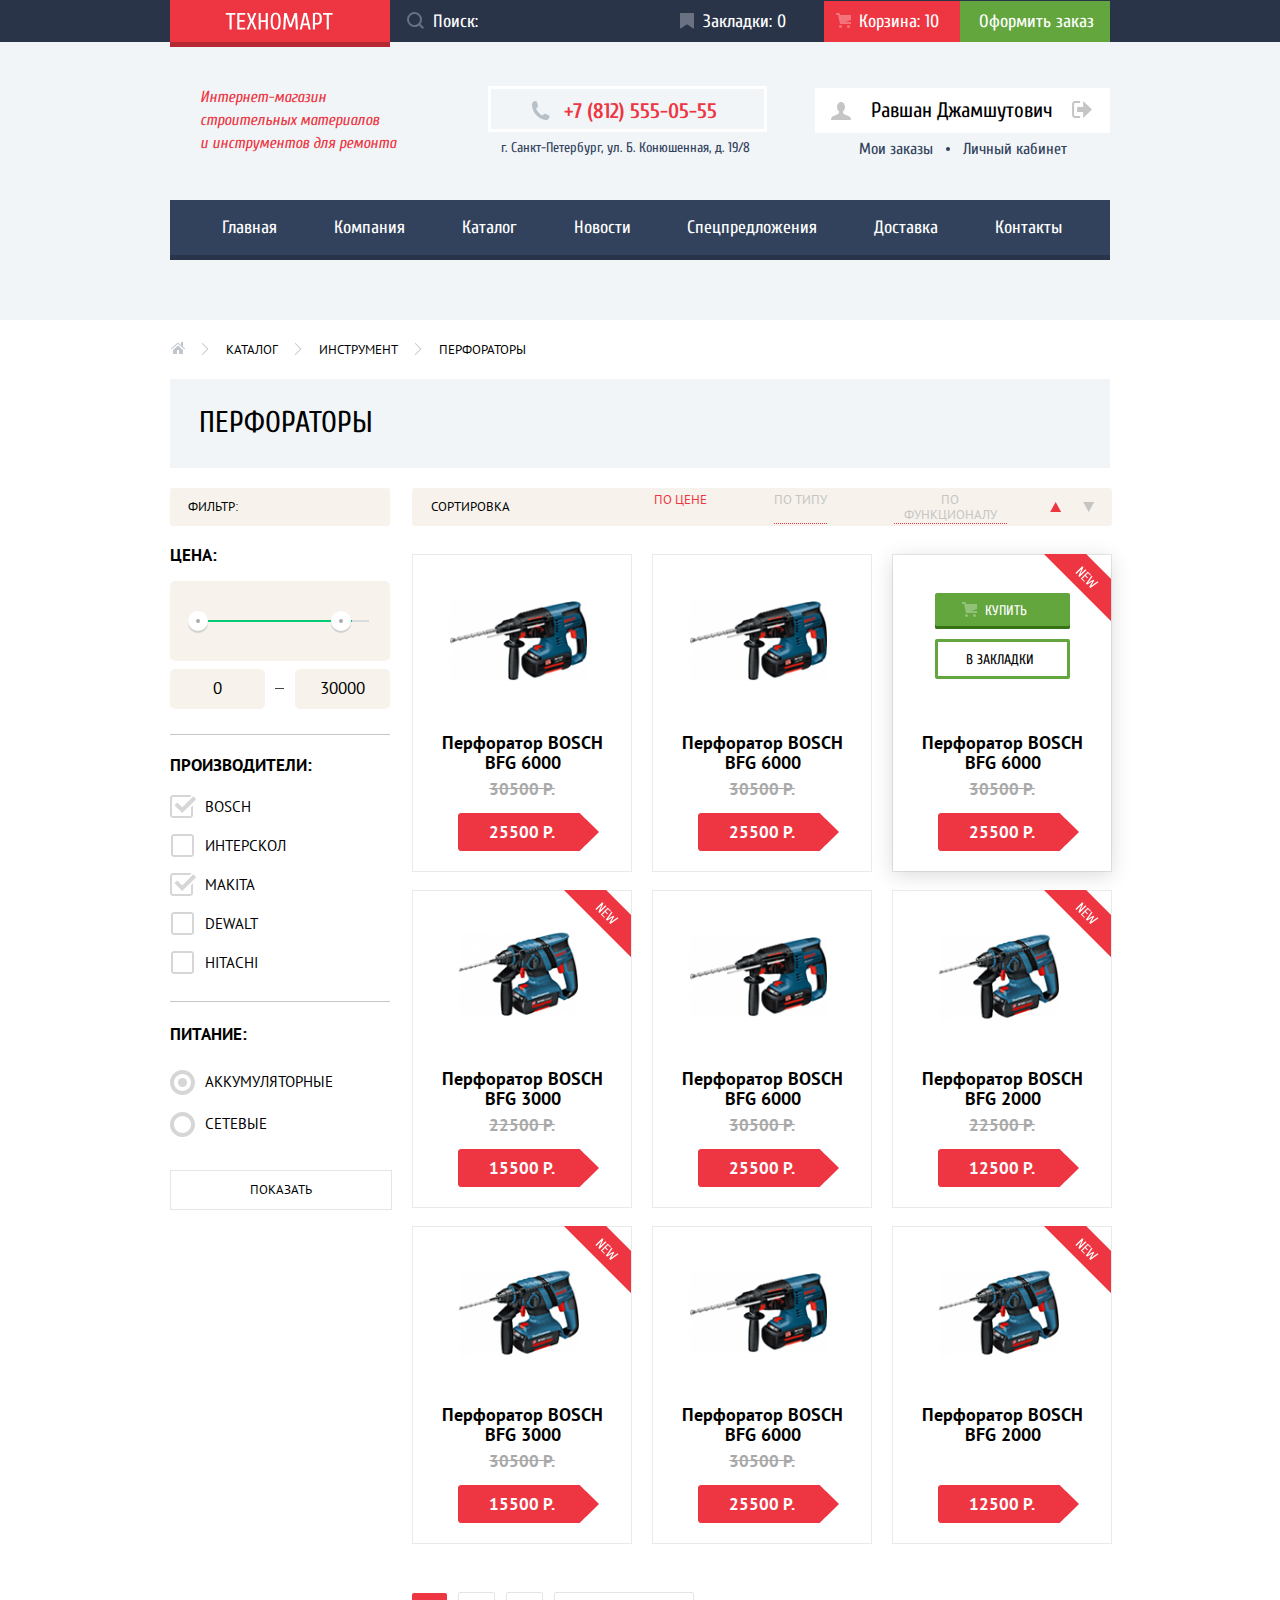
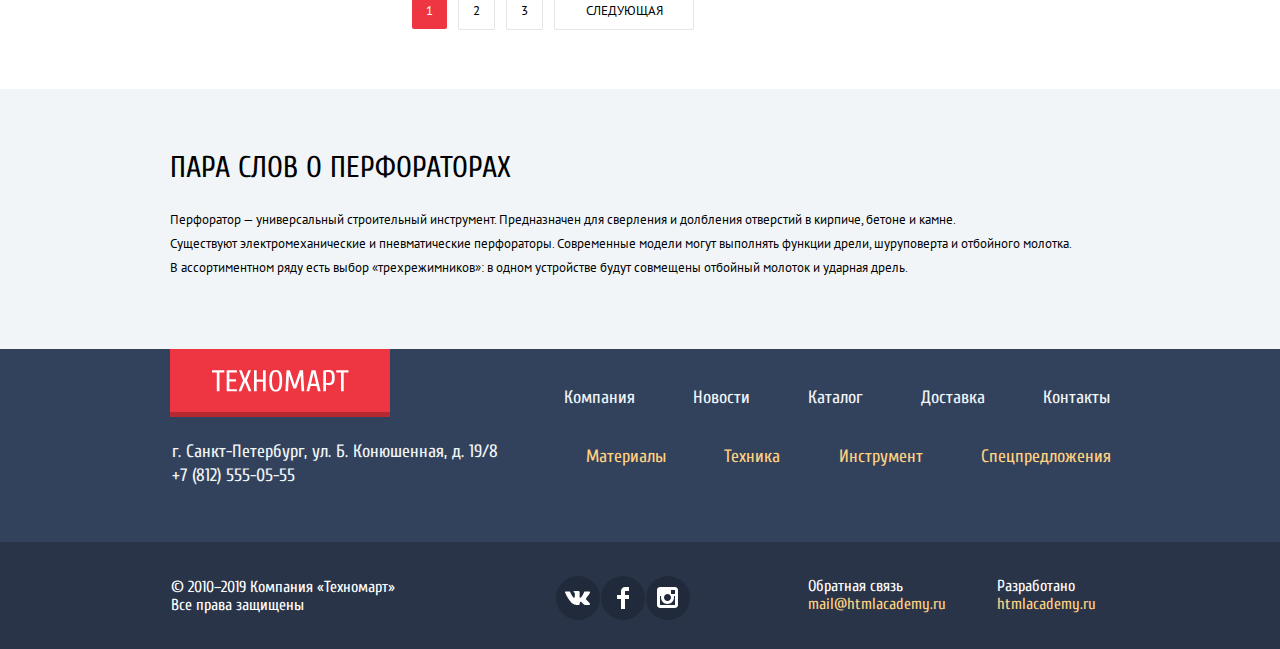
==== commit 2a364e00: "Внесены итоговые правки" ====
--- a/catalog.html
+++ b/catalog.html
@@ -103,7 +103,7 @@
             </div>
           </fieldset>
           <fieldset class="filter-item vendors">
-            <span class="border_fieldset"></span>
+            <!-- <span class="border_fieldset"></span> -->
             <legend class="vendor">Производители:</legend>
             <ul class="list-legend checkbox">
               <li class="filter-option filter-items">
@@ -298,53 +298,54 @@
       </div>
     </section>
   </main>
-  <section class="top-footer-block">
-    <div class="content">
-      <div class="top-footer-flex">
-        <a href="index.html" aria-label="Логотип сайта Техномарт">
-          <img class="logo-footer" src="img/logo-technomart.svg" width="220" height="68" alt="Логотип магазина Техномарт"></a>
-        <ul class="footer-main">
-          <li><a class="list-footer-main" href="#">Компания</a></li>
-          <li><a class="list-footer-main" href="#">Новости</a></li>
-          <li><a class="list-footer-main" href="catalog.html">Каталог</a></li>
-          <li><a class="list-footer-main" href="#">Доставка</a></li>
-          <li><a class="list-footer-main" href="#">Контакты</a></li>
+  <footer>
+    <section class="top-footer-block">
+      <div class="content">
+        <div class="top-footer-flex">
+          <a href="index.html" aria-label="Логотип сайта Техномарт">
+            <img class="logo-footer" src="img/logo-technomart.svg" width="220" height="68" alt="Логотип магазина Техномарт"></a>
+          <ul class="footer-main">
+            <li><a class="list-footer-main" href="#">Компания</a></li>
+            <li><a class="list-footer-main" href="#">Новости</a></li>
+            <li><a class="list-footer-main" href="catalog.html">Каталог</a></li>
+            <li><a class="list-footer-main" href="#">Доставка</a></li>
+            <li><a class="list-footer-main" href="#">Контакты</a></li>
+          </ul>
+        </div>
+        <div class="top-footer-flex2">
+          <address>
+            <p class="adress-footer">г. Санкт-Петербург, ул. Б. Конюшенная, д. 19/8<br>
+              +7 (812) 555-05-55</p>
+          </address>
+          <ul class="footer-add">
+            <li><a class="list-footer-add" href="#">Материалы</a></li>
+            <li><a class="list-footer-add" href="#">Техника</a></li>
+            <li><a class="list-footer-add" href="#">Инструмент</a></li>
+            <li><a class="list-footer-add" href="#">Спецпредложения</a></li>
+          </ul>
+        </div>
+      </div>
+    </section>
+    <section class="bottom-footer-block">
+      <div class="content bottom-footer-block-content">
+        <h2 class="visually-hidden">Обратная связь</h2>
+        <p class="bottom-footer-company">© 2010–2019 Компания «Техномарт»<br>
+          Все права защищены</p>
+        <ul class="social">
+          <li><a class="vk" href="#" aria-label="В контакте"></a></li>
+          <li><a class="facebook" href="#" aria-label="facebook"></a></li>
+          <li><a class="instagram" href="#" aria-label="instagram"></a></li>
         </ul>
+        <div class="bottom-footer-us">
+          <p class="bottom-footer-company1">Обратная связь<br>
+            <a class="academy" href="">mail@htmlacademy.ru</a>
+          </p>
+          <p class="bottom-footer-company2">Разработано<br>
+            <a class="academy" href="https://htmlacademy.ru/intensive/htmlcss">htmlacademy.ru</a>
+          </p>
+        </div>
       </div>
-      <div class="top-footer-flex2">
-        <address>
-          <p class="adress-footer">г. Санкт-Петербург, ул. Б. Конюшенная, д. 19/8<br>
-            +7 (812) 555-05-55</p>
-        </address>
-        <ul class="footer-add">
-          <li><a class="list-footer-add" href="#">Материалы</a></li>
-          <li><a class="list-footer-add" href="#">Техника</a></li>
-          <li><a class="list-footer-add" href="#">Инструмент</a></li>
-          <li><a class="list-footer-add" href="#">Спецпредложения</a></li>
-        </ul>
-      </div>
-    </div>
-  </section>
-  <section class="bottom-footer-block">
-    <div class="content bottom-footer-block-content">
-      <h2 class="visually-hidden">Обратная связь</h2>
-      <p class="bottom-footer-company">© 2010–2019 Компания «Техномарт»<br>
-        Все права защищены</p>
-      <ul class="social">
-        <li><a class="vk" href="#" aria-label="В контакте"></a></li>
-        <li><a class="facebook" href="#" aria-label="facebook"></a></li>
-        <li><a class="instagram" href="#" aria-label="instagram"></a></li>
-      </ul>
-      <div class="bottom-footer-us">
-        <p class="bottom-footer-company1">Обратная связь<br>
-          <a class="academy" href="">mail@htmlacademy.ru</a>
-        </p>
-        <p class="bottom-footer-company2">Разработано<br>
-          <a class="academy" href="https://htmlacademy.ru/intensive/htmlcss">htmlacademy.ru</a>
-        </p>
-      </div>
-    </div>
-  </section>
+    </section>
   </footer>
   <section class="modal modal-backet modal-backet_flex">
     <!-- <form action="https://echo.htmlacademy.ru" method="post"> -->
--- a/css/style.min.css
+++ b/css/style.min.css
@@ -1,2606 +1 @@
-:root {
-  --Basic-red: #EE3643;
-  --loan-button: #FF5357;
-  --Basic-darkred: #BA2732;
-  --red-focus: #CA2C37;
-  --Special-blue: #3BBCE3;
-  --Special-lilac: #DC91D8;
-  --Basic-greenborder: #63A63E;
-  --Special-green: #5FBB2D;
-  --Basic-greenklick: #518534;
-  --Special-greenlight: #8ED78F;
-  --button-buy-static: #367315;
-  --Basic-grey: #3D546F;
-  --Basic-backgroundheader: #293449;
-  --shadow-service: #405069;
-  --Basic-backgroundklick: #161D29;
-  --Basic-fontcolor: #32425C;
-  --button-items-active: #99A1AE;
-  --back-nav-active: #1D2739;
-  --Basic-black: #000000;
-  --Basic-soft-grey: #C5C5C5;
-  --Basic-delcolor: #A9A9A9;
-  --Basic-middle-grey: #B5B5B5;
-  --Special-lightgrey: #EAEAEA;
-  --Basic-background: #F1F5F7;
-  --Button-pages: #E5E5E5;
-  --Basic-white: #ffffff;
-  --Special-ylellow: #FFBF47;
-  --Special-yellowlight: #FFD180;
-  --Basic-bg-soshial-start: #212A3A;
-  --hover-textwhite: rgba(255, 255, 255, 0.5);
-  --best-block: #F9F5F0;
-  --basic-colorfilter: #F7F3EC;
-  --basic-lowwhite: rgba(255, 255, 255, 0.3);
-  --items-shadow: rgba(0, 0, 0, 0.15);
-  --modal-back: #F4F4F4;
-  --scale: #d7dcde;
-  --bar: #00ca74;
-  --toggle: #ababab;
-  --toggle-shadow: #cfcfcf;
-  --filter-button: #e5e5e5
-}
-
-body {
-  min-width: 960px;
-  margin: 0;
-  padding: 0;
-  font-family: "Cuprum", Arial, sans-serif;
-  font-weight: 400
-}
-
-a {
-  text-decoration: none;
-  color: var(--Basic-white)
-}
-
-img {
-  max-width: 100%;
-  height: auto
-}
-
-.page-body {
-  display: grid;
-  min-height: 100%;
-  grid-template-rows: -webkit-min-content 1fr -webkit-min-content;
-  grid-template-rows: min-content 1fr min-content;
-  align-content: start
-}
-
-.visually-hidden {
-  position: absolute;
-  width: 1px;
-  height: 1px;
-  margin: -1px;
-  border: 0;
-  padding: 0;
-  clip: rect(0 0 0 0);
-  overflow: hidden
-}
-
-*,
-::after,
-::before {
-  box-sizing: border-box
-}
-
-.content {
-  width: 940px;
-  margin: 0 auto
-}
-
-.reset-list {
-  margin: 0;
-  padding: 0
-}
-
-.profile-catalog {
-  display: flex;
-  flex-direction: column;
-  align-items: center;
-  flex-shrink: 0;
-  margin-top: 2px;
-  position: relative
-}
-
-.menutop-header {
-  background-color: var(--Basic-backgroundheader);
-  color: var(--Basic-white);
-  height: 42px
-}
-
-.header-middle,
-.inner-menutop-header {
-  display: flex;
-  justify-content: space-between;
-  box-sizing: border-box
-}
-
-.inner-menutop-header {
-  align-items: center;
-  position: relative
-}
-
-.inner-menutop-header a {
-  display: block
-}
-
-.header-middle {
-  padding-top: 44px;
-  min-height: 158px
-}
-
-.enter,
-.header-middle {
-  position: relative
-}
-
-.header-block {
-  background-color: var(--Basic-background);
-  display: block;
-  padding-bottom: 60px
-}
-
-.logo-header {
-  position: absolute;
-  padding: 12px 57px 17px 55px;
-  text-align: center;
-  background-color: var(--Basic-red);
-  box-shadow: inset 0 -5px 0 rgba(0, 0, 0, .24);
-  left: 0;
-  top: 0;
-  box-sizing: border-box
-}
-
-.logo-catalog:focus,
-.logo-catalog:hover {
-  background-color: var(--Basic-red)
-}
-
-.logo-catalog:active,
-.logo-header:active {
-  background-color: var(--Basic-darkred)
-}
-
-.labels {
-  position: relative;
-  display: flex;
-  align-items: center;
-  align-content: center;
-  justify-content: flex-end
-}
-
-.menutop-search {
-  display: flex;
-  flex-grow: 1;
-  margin-left: 221px
-}
-
-.menutop-backet,
-.menutop-bookmarks,
-.menutop-order,
-.menutop-search {
-  font-family: Cuprum;
-  font-style: normal;
-  font-weight: 400;
-  font-size: 18px;
-  line-height: 24px
-}
-
-.menutop-search input {
-  display: block;
-  width: 271px;
-  height: 42px;
-  color: var(--Basic-white);
-  background-color: transparent;
-  border: 0;
-  padding-left: 42px
-}
-
-.menutop-order,
-.menutop-search {
-  position: relative
-}
-
-.menutop-search input::-webkit-input-placeholder {
-  color: var(--Basic-white)
-}
-
-.menutop-search input::-moz-placeholder {
-  color: var(--Basic-white)
-}
-
-.menutop-search input::placeholder {
-  color: var(--Basic-white)
-}
-
-.menutop-search svg {
-  fill: var(--Basic-white);
-  position: absolute;
-  top: 12px;
-  width: 17px;
-  height: 17px;
-  box-sizing: border-box;
-  padding: 0;
-  margin: 0;
-  left: 16px;
-  opacity: .3
-}
-
-.menutop-search svg:focus,
-.menutop-search svg:hover {
-  opacity: 1
-}
-
-.menutop-search input:focus,
-.menutop-search input:focus+svg {
-  color: var(--Basic-black);
-  background-color: var(--Basic-white);
-  fill: var(--Basic-red);
-  opacity: 1
-}
-
-.menutop-bookmarks {
-  min-width: 150px;
-  box-sizing: border-box;
-  padding-bottom: 8px;
-  text-align: center
-}
-
-.menutop-backet,
-.menutop-order {
-  padding-top: 9px;
-  padding-bottom: 8px;
-  text-align: center
-}
-
-.menutop-backet {
-  box-sizing: border-box
-}
-
-.menutop-order {
-  min-width: 150px
-}
-
-.menutop-backet {
-  min-width: 136px;
-  position: relative;
-  padding-left: 12px;
-  padding-right: 2px
-}
-
-.active-red {
-  background-color: var(--Basic-red);
-  padding-left: 16px
-}
-
-.menutop-backet::before,
-.menutop-bookmarks::before {
-  content: "";
-  position: absolute;
-  top: calc(50% - 8px);
-  left: 12px;
-  width: 15px;
-  height: 16px;
-  background-image: url(../img/icon-cart.svg);
-  background-repeat: no-repeat;
-  opacity: .3
-}
-
-.menutop-bookmarks::before {
-  left: 6px;
-  width: 14px;
-  background-image: url(../img/icon-bookmark.svg)
-}
-
-.menutop-bookmarks {
-  position: relative;
-  padding-left: 1px;
-  padding-top: 10px;
-  padding-right: 11px
-}
-
-.menutop-order {
-  background-color: var(--Basic-greenborder);
-  padding-left: 19px;
-  padding-right: 16px;
-  box-sizing: border-box
-}
-
-.menutop-order:focus,
-.menutop-order:hover {
-  background-color: var(--Special-green)
-}
-
-.checkbox input:hover+label:hover::before,
-.menutop-backet,
-.menutop-bookmarks,
-.radiobox input:hover+label:hover::before {
-  opacity: 1
-}
-
-.menutop-backet:active,
-.menutop-backet:active::before,
-.menutop-bookmarks:active,
-.menutop-bookmarks:active::before {
-  opacity: .5;
-  background-color: var(--Basic-backgroundklick)
-}
-
-.menutop-backet:active,
-.menutop-bookmarks:active,
-.menutop-order:active {
-  color: var(--hover-textwhite)
-}
-
-.menutop-backet:focus::before,
-.menutop-backet:hover::before,
-.menutop-bookmarks:focus::before,
-.menutop-bookmarks:hover::before {
-  opacity: 1
-}
-
-.menutop-order:active {
-  background-color: var(--Basic-greenborder)
-}
-
-.header-description-index {
-  font-family: Cuprum;
-  font-weight: 400;
-  margin: 0 0 0 30px
-}
-
-.catalog-description,
-.header-description-catalog,
-.header-description-index {
-  font-style: italic;
-  font-size: 16px;
-  line-height: 23px;
-  color: var(--Basic-red)
-}
-
-.phone,
-.phone-catalog {
-  color: var(--Basic-red)
-}
-
-.header-description-catalog {
-  font-family: Cuprum;
-  font-weight: 400px
-}
-
-.catalog-description {
-  font-weight: 400
-}
-
-.phone,
-.phone-catalog {
-  position: relative;
-  font-family: Cuprum;
-  font-style: normal;
-  font-weight: 700;
-  font-size: 21px;
-  line-height: 30px;
-  background-color: transparent;
-  padding: 7px 47px 3px 73px;
-  border: 3px solid var(--Basic-white);
-  box-sizing: border-box;
-  display: inline-block
-}
-
-.phone-catalog {
-  margin-left: 15px;
-  margin-right: 3px
-}
-
-.phone-catalog::before,
-.phone::before {
-  content: "";
-  top: 12px;
-  width: 19px;
-  height: 19px;
-  left: 40px;
-  background-image: url(../img/icon-phone.svg);
-  position: absolute;
-  box-sizing: border-box;
-  padding: 0;
-  margin: 0
-}
-
-.adress-catalog {
-  margin-left: 8px
-}
-
-.header-middle address {
-  margin-left: 31px
-}
-
-.adress,
-.adress2 {
-  font-family: Cuprum;
-  font-style: normal;
-  font-weight: 400;
-  font-size: 14px;
-  line-height: 24px;
-  color: var(--Basic-fontcolor);
-  margin-top: 4px;
-  margin-left: 12px
-}
-
-.adress2 {
-  margin-left: 28px
-}
-
-.login {
-  position: relative;
-  width: 121px;
-  padding: 14px 14px 12px 41px;
-  margin-right: 10px
-}
-
-.registration {
-  padding: 12px 24px
-}
-
-.login,
-.registration {
-  display: inline-block;
-  font-family: Cuprum;
-  font-weight: 400;
-  font-size: 21px;
-  line-height: 21px;
-  text-align: center;
-  color: var(--Basic-black);
-  background-color: var(--Basic-white)
-}
-
-.login::before {
-  content: "";
-  position: absolute;
-  width: 21px;
-  height: 17px;
-  top: 15px;
-  left: 22px
-}
-
-.login::before,
-.login:active::before,
-.login:hover::before {
-  background-repeat: no-repeat
-}
-
-.login:hover::before {
-  background-image: url(../img/icon-login_hover.svg)
-}
-
-.login::before,
-.login:active::before {
-  background-image: url(../img/icon-login.svg)
-}
-
-.login:hover,
-.registration:hover {
-  color: var(--Basic-red)
-}
-
-.login:active,
-.registration:active {
-  color: var(--Basic-soft-grey)
-}
-
-.login::before:active {
-  fill: var(--Basic-soft-grey, #C5C5C5)
-}
-
-.catalog-main-content {
-  display: flex;
-  margin-bottom: 59px;
-  margin-top: 20px
-}
-
-.filter-block {
-  margin-right: 20px
-}
-
-.sort-block {
-  background-color: var(--basic-colorfilter);
-  display: flex;
-  justify-content: space-between;
-  width: 700px;
-  height: 38px;
-  text-align: center;
-  align-items: center;
-  margin-bottom: 28px;
-  border-radius: 3px
-}
-
-.sort-up-down {
-  list-style: none;
-  display: grid;
-  grid-template-columns: 1fr 1fr;
-  grid-column-gap: 21px;
-  padding-right: 17px
-}
-
-.list-sort,
-.list-sort2 {
-  font-family: PT Sans;
-  font-style: normal;
-  font-size: 13px;
-  line-height: 18px;
-  text-transform: uppercase
-}
-
-.list-sort {
-  font-weight: 400;
-  margin: 0;
-  padding: 19px 140px 19px 19px
-}
-
-.list-sort2 {
-  list-style: none;
-  margin: 1px 0 0 3px;
-  display: grid;
-  grid-template-columns: 53px 53px 113px;
-  grid-column-gap: 70px;
-  padding: 0;
-  color: var(--Basic-soft-grey)
-}
-
-.list-sort2 li {
-  border-bottom: 1px dotted var(--Basic-red)
-}
-
-.list-sort2 li:focus,
-.list-sort2 li:hover {
-  color: var(--Basic-black);
-  cursor: pointer;
-  border-bottom: 1px solid var(--Basic-red)
-}
-
-.list-sort2 .list-sort2_active,
-.list-sort2 li:active {
-  color: var(--Basic-red);
-  cursor: pointer;
-  border-bottom: none
-}
-
-.list-sort2_function {
-  padding-bottom: 1px
-}
-
-.menutop-user {
-  position: relative;
-  color: var(--Basic-black);
-  font-style: normal;
-  font-weight: 400;
-  font-size: 21px;
-  line-height: 21px;
-  background-color: var(--Basic-white);
-  padding: 12px 57px 12px 56px;
-  margin-bottom: 7px;
-  display: inline-block;
-  box-sizing: border-box
-}
-
-.user {
-  position: absolute;
-  width: 20px;
-  height: 18px;
-  top: 14px;
-  left: 16px;
-  fill: var(--Basic-soft-grey, #C5C5C5);
-  cursor: pointer
-}
-
-.user:focus,
-.user:hover {
-  fill: var(--Basic-fontcolor)
-}
-
-.login_catalog {
-  position: absolute;
-  width: 20px;
-  height: 17px;
-  right: 18px;
-  top: 13px;
-  cursor: pointer;
-  fill: var(--Basic-soft-grey, #C5C5C5)
-}
-
-.login_catalog:hover {
-  fill: var(--Basic-fontcolor)
-}
-
-.menutop-myprofile::after {
-  position: absolute;
-  content: '';
-  width: 4px;
-  height: 4px;
-  top: 7px;
-  right: -17px;
-  background-color: var(--Basic-fontcolor, #32425C);
-  border-radius: 50%
-}
-
-.menutop-myprofile,
-.menutop-myprofile2 {
-  position: relative;
-  font-style: normal;
-  font-weight: 400;
-  font-size: 16px;
-  line-height: 18px;
-  color: var(--Basic-fontcolor);
-  display: inline-block
-}
-
-.menutop-myprofile2 {
-  padding-left: 26px
-}
-
-.menutop-myprofile2:focus,
-.menutop-myprofile2:hover,
-.menutop-myprofile:focus,
-.menutop-myprofile:hover {
-  color: var(--Basic-red)
-}
-
-.menutop-myprofile:hover::after {
-  background-color: var(--Basic-red)
-}
-
-.menutop-myprofile2:active,
-.menutop-myprofile:active,
-.menutop-user:active {
-  color: var(--Basic-soft-grey, #C5C5C5)
-}
-
-.menutop-myprofile:active::after {
-  background-color: var(--Basic-soft-grey, #C5C5C5)
-}
-
-.icon-down,
-.icon-up {
-  fill: var(--Basic-soft-grey, #C5C5C5);
-  cursor: pointer
-}
-
-.icon-down:focus,
-.icon-down:hover,
-.icon-up:focus,
-.icon-up:hover {
-  fill: var(--Basic-black)
-}
-
-.icon-down:active,
-.icon-up:active,
-.icon-up_active {
-  fill: var(--Basic-red)
-}
-
-.equipment {
-  background-color: var(--Basic-background)
-}
-
-.equipment h2 {
-  font-family: Cuprum;
-  font-style: normal;
-  font-weight: 400;
-  font-size: 30px;
-  line-height: 30px;
-  text-transform: uppercase;
-  padding-top: 64px;
-  margin: 0 0 25px
-}
-
-.equipment-content,
-.min-nav {
-  font-family: PT Sans;
-  font-style: normal;
-  font-weight: 400;
-  font-size: 13px
-}
-
-.equipment-content {
-  line-height: 24px;
-  padding-bottom: 69px;
-  margin-bottom: 0
-}
-
-.min-nav {
-  position: relative;
-  display: flex;
-  align-items: center;
-  line-height: 18px;
-  text-transform: uppercase;
-  padding-top: 21px;
-  padding-bottom: 20px;
-  box-sizing: border-box
-}
-
-.min-nav a {
-  position: inherit
-}
-
-.min-nav a:not(:first-child)::before {
-  position: absolute;
-  content: '';
-  width: 8px;
-  height: 12px;
-  background-image: url(../img/icon-right-small.svg);
-  background-repeat: no-repeat;
-  left: -25px;
-  top: 2px
-}
-
-.back-nav {
-  background-color: var(--Basic-fontcolor);
-  box-shadow: inset 0 -5px 0 var(--Basic-backgroundheader);
-  box-sizing: border-box
-}
-
-.list-nav {
-  font-family: Cuprum;
-  font-style: normal;
-  font-weight: 400;
-  font-size: 18px;
-  line-height: 24px;
-  list-style: none;
-  color: var(--Basic-white);
-  text-decoration: none;
-  display: grid;
-  grid-template-columns: repeat(7, auto);
-  padding-left: 25px;
-  padding-right: 18px;
-  margin: 0
-}
-
-.list-nav a {
-  padding: 16px 24px 20px 27px;
-  display: block
-}
-
-.list-nav a:focus,
-.list-nav a:hover {
-  background-color: var(--Basic-backgroundheader)
-}
-
-.list-nav a:active {
-  background-color: var(--back-nav-active);
-  color: var(--hover-textwhite)
-}
-
-.main-block {
-  background-color: var(--Basic-white)
-}
-
-.promo {
-  padding-top: 59px;
-  padding-bottom: 45px;
-  display: flex;
-  justify-content: space-between
-}
-
-.promo-block2,
-.promo-blocks1 {
-  display: flex;
-  flex-direction: column
-}
-
-.promo-blocks1 {
-  width: 620px
-}
-
-.promo-block2 {
-  width: 300px
-}
-
-.promo-block1 {
-  display: flex;
-  justify-content: space-between;
-  margin-bottom: 20px
-}
-
-.slider-list p {
-  margin: 0
-}
-
-.slider-list li {
-  margin: 0;
-  padding: 0
-}
-
-.promo-items-1,
-.promo-items-2,
-.promo-items-3,
-.promo-items-4,
-.promo-items-5 {
-  font-style: normal;
-  font-weight: 700;
-  font-size: 24px;
-  line-height: 30px;
-  color: var(--Basic-white)
-}
-
-.items {
-  border: 1px solid var(--Special-lightgrey)
-}
-
-.article-1,
-.article-2,
-.article-3,
-.article-4,
-.article-5 {
-  width: 300px;
-  height: 123px;
-  position: relative
-}
-
-.article-1,
-.article-5 {
-  background-color: var(--Special-ylellow)
-}
-
-.article-2 {
-  background-color: var(--Special-blue)
-}
-
-.article-3 {
-  background-color: var(--Special-lilac)
-}
-
-.article-4 {
-  background-color: var(--Special-greenlight)
-}
-
-.article-3,
-.article-4 {
-  margin-bottom: 20px
-}
-
-.article-1::after,
-.article-2::after,
-.new::before {
-  content: "";
-  position: absolute;
-  background-repeat: no-repeat
-}
-
-.new::before {
-  top: 0;
-  right: 0;
-  width: 70px;
-  height: 70px;
-  background-image: url(../img/new.png);
-  background-position: center;
-  z-index: 1
-}
-
-.article-1::after,
-.article-2::after {
-  top: 31px;
-  left: 213px;
-  width: 44px;
-  height: 65px;
-  background-image: url(../img/icon-1.svg);
-  background-size: cover
-}
-
-.article-2::after {
-  top: 34px;
-  left: 194px;
-  width: 75px;
-  height: 61px;
-  background-image: url(../img/icon-2.svg)
-}
-
-.article-3::after {
-  content: "";
-  position: absolute;
-  top: 31px;
-  left: 191px;
-  width: 78px;
-  height: 62px;
-  background-image: url(../img/icon-3.svg)
-}
-
-.article-4::after,
-.article-5::after {
-  content: "";
-  position: absolute;
-  top: 26px;
-  left: 196px;
-  width: 59px;
-  height: 72px;
-  background-image: url(../img/icon-4.svg)
-}
-
-.article-5::after {
-  top: 32px;
-  left: 191px;
-  width: 78px;
-  height: 63px;
-  background-image: url(../img/icon-5.svg)
-}
-
-.promo-block1 h3,
-.promo-block2 h3 {
-  padding-left: 22px;
-  padding-top: 20px;
-  margin: 0
-}
-
-.promo-items-a {
-  color: var(--Basic-white);
-  font-style: normal;
-  font-weight: 400;
-  font-size: 14px;
-  line-height: 18px;
-  text-align: center;
-  text-transform: uppercase;
-  width: 135px;
-  height: 38px;
-  padding: 10px;
-  display: block;
-  background-color: var(--basic-lowwhite);
-  box-sizing: border-box;
-  margin-top: 14px;
-  margin-left: 23px
-}
-
-.promo-items-a:focus,
-.promo-items-a:hover {
-  background-color: rgba(197, 197, 197, .3)
-}
-
-.promo-items-a:active {
-  background-color: rgba(169, 169, 169, .3)
-}
-
-.slider-list {
-  list-style: none;
-  width: 620px;
-  height: 266px;
-  margin-top: 20px;
-  padding: 0
-}
-
-.slider-button,
-.slider-list {
-  position: relative
-}
-
-.list-promo-slider,
-.slider-promo-items {
-  font-style: normal;
-  color: var(--Basic-white);
-  padding-left: 24px
-}
-
-.slider-promo-items {
-  font-weight: 700;
-  font-size: 36px;
-  line-height: 36px;
-  text-transform: uppercase;
-  margin: 0 0 5px;
-  padding-top: 23px
-}
-
-.list-promo-slider {
-  font-weight: 400;
-  font-size: 18px;
-  line-height: 24px
-}
-
-.best-block-items {
-  list-style: none;
-  display: flex;
-  padding: 0;
-  margin-bottom: 70px;
-  flex-wrap: wrap
-}
-
-.best-block-items li {
-  position: relative;
-  width: 220px;
-  min-height: 318px;
-  display: flex;
-  flex-direction: column;
-  text-align: center;
-  margin-right: 20px
-}
-
-.best-block-items li:nth-child(4n) {
-  margin-right: 0;
-  padding-right: 0
-}
-
-.best-block-items2 li:nth-child(4n) {
-  padding-right: 0;
-  margin-right: 0;
-  margin-bottom: 20px
-}
-
-.best-block-items .img-wrap,
-.best-block-items2 a {
-  display: flex;
-  justify-content: center;
-  align-items: center
-}
-
-.best-block-items .img-wrap {
-  height: 164px;
-  margin-bottom: 8px
-}
-
-.best-block-items2 {
-  list-style: none;
-  display: grid;
-  grid-template-columns: 1fr 1fr 1fr 1fr;
-  padding: 0;
-  margin-top: 20px;
-  margin-bottom: 50px
-}
-
-.best-block-items2 li {
-  width: 220px;
-  height: 145px;
-  margin-right: 20px;
-  text-align: center;
-  border: 1px solid var(--Special-lightgrey);
-  background-color: var(--Basic-white)
-}
-
-.best-block-items2 a {
-  height: 100%
-}
-
-.best-block-items2 img,
-.items img {
-  -o-object-fit: contain;
-  object-fit: contain
-}
-
-.best-block-items2 li:focus,
-.best-block-items2 li:hover {
-  box-shadow: 0 4px 20px var(--items-shadow)
-}
-
-.best-block-items2 li:active {
-  opacity: .5
-}
-
-.best-block-items2_vend1 {
-  background-image: url(../img/vend_bosh.png);
-  background-repeat: no-repeat
-}
-
-.best-block-items2_vend2 {
-  padding-bottom: 8px
-}
-
-.best-block-items2_vend3 {
-  padding-bottom: 6px
-}
-
-.best-block-items2_vend4 {
-  padding-bottom: 16px
-}
-
-.best-block-items2_vend5 {
-  padding-left: 8px
-}
-
-.index-add-slider,
-.index-current-slider {
-  position: absolute;
-  width: 620px;
-  height: 266px;
-  background-repeat: no-repeat
-}
-
-.index-current-slider {
-  background-image: url(../img/slider-perforator.jpg);
-  z-index: 2
-}
-
-.index-add-slider {
-  display: none;
-  background-image: url(../img/slider-snippet.jpg);
-  z-index: 1
-}
-
-.article-slider {
-  position: relative
-}
-
-.article-slider::after,
-.article-slider::before {
-  content: '';
-  position: absolute;
-  top: 123px;
-  z-index: 22;
-  width: 21px;
-  height: 39px;
-  display: block;
-  cursor: pointer
-}
-
-.article-slider::before {
-  left: 23px;
-  background-image: url(../img/icon-left.svg)
-}
-
-.article-slider::after {
-  left: 578px;
-  background-image: url(../img/icon-right.svg)
-}
-
-.control {
-  position: absolute;
-  right: 295px;
-  bottom: 33px;
-  z-index: 23
-}
-
-.control button {
-  width: 10px;
-  height: 10px;
-  padding: 0;
-  background-color: var(--Basic-red, #EE3643);
-  border: 2px solid var(--Basic-white);
-  border-radius: 50%;
-  cursor: pointer
-}
-
-.control .buttonfirst {
-  background-color: var(--Basic-white);
-  margin-right: 7px
-}
-
-.best-block-items-catalog {
-  list-style: none;
-  display: grid;
-  grid-template-columns: repeat(auto-fill, 220px);
-  grid-column-gap: 20px;
-  grid-row-gap: 18px;
-  margin: 0;
-  padding: 0
-}
-
-.best-block-items-catalog p {
-  z-index: 1
-}
-
-.best-block-items-catalog li {
-  border: 1px solid var(--Special-lightgrey);
-  position: relative;
-  width: 220px;
-  min-height: 318px;
-  flex-basis: 25%;
-  display: flex;
-  flex-direction: column;
-  text-align: center;
-  box-sizing: border-box;
-  padding-bottom: 20px;
-  margin: 0
-}
-
-.best-block-items-catalog li:nth-child(3n) {
-  margin-right: 0
-}
-
-.best-block-items-catalog .img-wrap {
-  height: 164px;
-  display: flex;
-  align-items: center;
-  justify-content: center;
-  margin-bottom: 8px
-}
-
-.catalogitems-img1 {
-  padding-right: 7px;
-  padding-top: 8px
-}
-
-.catalogitems-img4 {
-  padding-right: 8px;
-  padding-top: 3px
-}
-
-.catalogitems-img5,
-.catalogitems-img6,
-.catalogitems-img7,
-.catalogitems-img8,
-.catalogitems-img9 {
-  padding-right: 7px;
-  padding-top: 8px
-}
-
-.items p {
-  z-index: 1;
-  margin: auto 0 0
-}
-
-.items:first-child p {
-  padding-top: 10px
-}
-
-.indexitems-img1 {
-  margin-top: 7px
-}
-
-.indexitems-img2 {
-  margin-right: 10px;
-  margin-top: 2px
-}
-
-.indexitems-img3 {
-  margin-right: 9px;
-  margin-top: 4px
-}
-
-.indexitems-img4 {
-  margin-right: 12px;
-  margin-top: 2px
-}
-
-.pages {
-  margin-top: 48px
-}
-
-.pages button {
-  padding: 9px 14px;
-  border: 1px solid var(--Button-pages, #E5E5E5);
-  background-color: var(--Basic-white);
-  border-radius: 2px;
-  color: var(--black);
-  font-family: "PT Sans";
-  font-style: normal;
-  font-weight: 400;
-  font-size: 13px;
-  line-height: 18px;
-  text-transform: uppercase;
-  cursor: pointer;
-  margin-right: 7px
-}
-
-.pages button:last-child {
-  padding: 9px 30px 9px 31px
-}
-
-.pages button:focus,
-.pages button:hover {
-  border: 1px solid var(--Basic-soft-grey, #C5C5C5)
-}
-
-.pages button:active {
-  border: 1px solid var(--Basic-red)
-}
-
-.pages button:first-child {
-  border-color: var(--Basic-red);
-  background-color: var(--Basic-red);
-  color: var(--Basic-white);
-  border: 0
-}
-
-.best-block {
-  background-color: var(--best-block);
-  display: flex;
-  justify-content: space-between;
-  align-items: center;
-  height: 89px;
-  box-sizing: border-box
-}
-
-.menu-list-catalog1,
-.menu-list-catalog2,
-.menu-list-catalog3,
-.menu-list-catalog4 {
-  font-family: PT Sans;
-  font-style: normal;
-  font-weight: 400;
-  font-size: 13px;
-  line-height: 18px;
-  color: var(--Basic-black);
-  padding-right: 41px
-}
-
-.catalog-products-puncher {
-  font-style: normal;
-  font-weight: 400;
-  font-size: 30px;
-  line-height: 30px;
-  text-transform: uppercase;
-  background-color: var(--Basic-background);
-  padding-left: 29px;
-  padding-top: 29px;
-  padding-bottom: 30px;
-  box-sizing: border-box
-}
-
-.catalog-items {
-  font-family: PT Sans;
-  font-style: normal;
-  font-weight: 700;
-  font-size: 18px;
-  line-height: 20px;
-  margin-top: 4px;
-  z-index: 1;
-  margin-left: 1px;
-  margin-bottom: 7px;
-  padding-top: 2px
-}
-
-.nodel {
-  margin-bottom: 35px
-}
-
-.del {
-  color: var(--Basic-delcolor);
-  font-family: PT Sans;
-  font-style: normal;
-  font-weight: 700;
-  font-size: 17px;
-  line-height: 18px;
-  text-transform: uppercase;
-  text-align: center;
-  display: inline-block;
-  margin: 0
-}
-
-.best-block-items {
-  margin-top: 19px
-}
-
-.price,
-.price-controls label {
-  line-height: 18px;
-  text-align: center
-}
-
-.filter-item legend,
-.price {
-  font-weight: 700;
-  font-size: 17px
-}
-
-.price {
-  font-family: PT Sans;
-  font-style: normal;
-  text-transform: uppercase;
-  color: var(--Basic-white);
-  background-image: url(../img/button_price.png);
-  background-repeat: no-repeat;
-  background-position: 45px;
-  padding-top: 10px;
-  padding-bottom: 10px;
-  padding-left: 8px;
-  min-width: 141px;
-  margin-top: 5px
-}
-
-.filter-item {
-  margin: 0;
-  padding: 0;
-  border: 0
-}
-
-.filter-item .power::before,
-.filter-item .vendor::before {
-  content: '';
-  position: absolute;
-  display: block;
-  width: 220px;
-  height: 1px;
-  background-color: var(--Basic-soft-grey, #C5C5C5);
-  left: 0
-}
-
-.filter-item .vendor::before {
-  top: -16px
-}
-
-.filter-item .power::before {
-  top: -18px
-}
-
-.filter-item legend {
-  position: relative;
-  line-height: 30px;
-  color: var(--Basic-black)
-}
-
-.range-filter {
-  width: 220px;
-  margin-top: 11px
-}
-
-.filter-item legend,
-.filter-title {
-  font-family: PT Sans;
-  font-style: normal;
-  text-transform: uppercase
-}
-
-.filter-title {
-  font-weight: 400;
-  font-size: 13px;
-  line-height: 18px;
-  background-color: var(--basic-colorfilter);
-  width: 220px;
-  padding-bottom: 10px;
-  padding-left: 18px;
-  margin-bottom: 14px;
-  padding-top: 10px;
-  display: inline-block;
-  border-radius: 3px
-}
-
-.price-controls input,
-.range-controls {
-  border-radius: 5px;
-  background-color: var(--basic-colorfilter)
-}
-
-.range-controls {
-  position: relative;
-  height: 41px;
-  margin-bottom: 8px;
-  padding-top: 39px;
-  padding-right: 39px;
-  padding-left: 26px;
-  box-sizing: initial
-}
-
-.range-controls .scale {
-  height: 2px;
-  background: var(--scale, #d7dcde);
-  width: 173px
-}
-
-.range-controls .bar {
-  width: 90%;
-  height: 2px;
-  background: var(--bar, #00ca74)
-}
-
-.range-controls .toggle {
-  position: absolute;
-  top: 30px;
-  left: 15px;
-  width: 4px;
-  height: 4px;
-  padding: 0;
-  border: 8px solid var(--Basic-white, #ffffff);
-  background-color: var(--toggle, #ababab);
-  border-radius: 50%;
-  box-shadow: 0 2px 1px 0 var(--toggle-shadow, #cfcfcf);
-  cursor: pointer;
-  box-sizing: content-box
-}
-
-.range-controls .toggle-min {
-  left: 18px
-}
-
-.range-controls .toggle-max {
-  left: 161px
-}
-
-.price-controls {
-  display: flex;
-  justify-content: space-between
-}
-
-.price-controls label {
-  font-size: 16px
-}
-
-.price-controls input {
-  font-family: PT Sans;
-  font-size: 17px;
-  width: 95px;
-  padding-left: 17px;
-  padding-top: 10px;
-  padding-bottom: 10px;
-  text-align: center;
-  border: 0;
-  box-sizing: border-box
-}
-
-.min-price {
-  position: relative
-}
-
-.min-price input:first-child {
-  margin-left: 0;
-  margin-right: 12px
-}
-
-.min-price::after {
-  content: "";
-  position: absolute;
-  top: 19px;
-  left: 105px;
-  height: 1px;
-  width: 9px;
-  background-color: #444
-}
-
-.filter-option label {
-  position: relative;
-  display: block;
-  font-family: PT Sans;
-  font-style: normal;
-  font-weight: 400;
-  font-size: 15px;
-  line-height: 19px;
-  cursor: pointer;
-  -webkit-user-select: none;
-  -moz-user-select: none;
-  user-select: none;
-  text-transform: uppercase;
-  padding-left: 35px
-}
-
-.checkbox label {
-  margin-bottom: 20px
-}
-
-.radiobox .akk {
-  margin-bottom: 23px
-}
-
-.checkbox label::before {
-  content: "";
-  position: absolute;
-  left: 0;
-  top: -2px;
-  width: 24px;
-  height: 23px;
-  opacity: .7;
-  background-image: url(../img/checkbox-off.svg);
-  background-color: var(--Basic-white);
-  background-position: center;
-  background-repeat: no-repeat
-}
-
-.checkbox input:checked+label::before {
-  width: 27px;
-  background-image: url(../img/checkbox-on.svg)
-}
-
-.radiobox label::before {
-  content: "";
-  position: absolute;
-  left: 0;
-  top: -2px;
-  width: 25px;
-  height: 25px;
-  background-image: url(../img/radio-off.svg);
-  background-color: var(--Basic-white);
-  background-position: center;
-  background-repeat: no-repeat;
-  opacity: .7
-}
-
-.radiobox input:checked+label::before {
-  background-image: url(../img/radio-on.svg)
-}
-
-.border_fieldset {
-  border-top: 1px solid var(--modal-back);
-  margin-top: 23px
-}
-
-.vendors legend {
-  margin-bottom: 17px
-}
-
-.power legend {
-  margin-bottom: 23px
-}
-
-.vendors {
-  margin-top: 41px
-}
-
-.power {
-  margin-top: 27px;
-  margin-bottom: 37px
-}
-
-.service p {
-  margin: 0
-}
-
-.service-block h2,
-.serviсe-slider-button button {
-  font-family: Cuprum;
-  font-style: normal;
-  line-height: 30px
-}
-
-.service-block h2 {
-  font-weight: 400;
-  font-size: 30px;
-  margin: 0;
-  text-transform: uppercase;
-  padding-top: 64px;
-  padding-bottom: 25px
-}
-
-.serviсe-slider {
-  margin-top: 70px;
-  display: flex;
-  flex-wrap: wrap;
-  padding-bottom: 54px
-}
-
-.serviсe-slider-button {
-  position: relative;
-  width: 240px;
-  display: flex;
-  flex-direction: column;
-  padding-bottom: 45px
-}
-
-.serviсe-slider-button .default {
-  box-shadow: 0 1px 0 var(--Basic-backgroundheader, #293449), inset 0 1px 0 var(--shadow-service, #405069)
-}
-
-.serviсe-slider-button button {
-  text-align: left;
-  margin-bottom: 1px;
-  box-sizing: border-box;
-  padding-left: 22px;
-  padding-top: 14px;
-  padding-bottom: 17px;
-  font-weight: 700;
-  font-size: 21px;
-  border: 0
-}
-
-.serviсe-slider-button .activ {
-  cursor: default;
-  color: var(--Basic-fontcolor, #32425C);
-  background-color: var(--Basic-white, #ffffff)
-}
-
-.serviсe-slider-button .default {
-  cursor: pointer;
-  color: var(--Basic-white, #ffffff);
-  background-color: var(--Basic-fontcolor, #32425C)
-}
-
-.serviсe-slider-button .current {
-  cursor: default;
-  background-color: var(--Basic-white, #ffffff);
-  color: var(--Basic-fontcolor, #32425C)
-}
-
-.serviсe-slider-button::after {
-  content: "";
-  position: absolute;
-  width: 10px;
-  height: 279px;
-  bottom: -4px;
-  right: 0;
-  background-image: url(../img/shadow.png);
-  background-position: right
-}
-
-.serviсe-block-items {
-  width: 620px;
-  height: 100%;
-  display: block;
-  list-style: none;
-  position: relative;
-  flex-grow: 1;
-  padding: 0;
-  margin: 0 0 0 80px;
-  box-sizing: border-box
-}
-
-.slider-delivery-back .text-about-us,
-.slider-loan-back .text-about-us,
-.slider-security-back .text-about-us {
-  position: relative;
-  z-index: 10
-}
-
-.slide-current {
-  display: block
-}
-
-.hidden {
-  display: none
-}
-
-.slider-delivery-back::after {
-  content: "";
-  position: absolute;
-  z-index: 8;
-  bottom: -126px;
-  right: 1px;
-  width: 468px;
-  height: 261px;
-  background-image: url(../img/delivery.png)
-}
-
-.slider-loan-back::after,
-.slider-security-back::after {
-  content: "";
-  position: absolute;
-  z-index: 8;
-  right: 0;
-  background-repeat: no-repeat
-}
-
-.slider-security-back::after {
-  bottom: -106px;
-  width: 389px;
-  height: 283px;
-  background-image: url(../img/security.png)
-}
-
-.slider-loan-back::after {
-  bottom: -177px;
-  width: 465px;
-  height: 285px;
-  background-image: url(../img/loan.png)
-}
-
-.titles-h2,
-.titles-h4 {
-  font-family: Cuprum;
-  font-style: normal;
-  font-weight: 400;
-  font-size: 30px;
-  line-height: 30px;
-  margin: 0;
-  text-transform: uppercase
-}
-
-.titles-h2 {
-  padding-top: 29px;
-  padding-bottom: 30px;
-  padding-left: 29px
-}
-
-.titles-h4 {
-  padding-bottom: 28px;
-  color: var(--Basic-fontcolor, #32425C)
-}
-
-.about-us h2,
-.slider-loan-back button {
-  font-weight: 400;
-  text-transform: uppercase
-}
-
-.about-us h2 {
-  font-size: 30px;
-  line-height: 30px;
-  font-family: "Cuprum", "Arial", sans-serif;
-  margin: 0 0 24px
-}
-
-.about-us {
-  background-color: var(--Basic-white)
-}
-
-.content-about-us {
-  display: flex;
-  justify-content: space-between;
-  padding-top: 70px;
-  padding-bottom: 70px
-}
-
-.content-about-us img {
-  margin-top: 32px;
-  margin-bottom: 21px
-}
-
-.content-about-us ul {
-  padding: 0 0 0 37px;
-  margin: 0 0 20px
-}
-
-.text-about-us,
-.text-about-us1 {
-  font-family: PT Sans;
-  font-size: 13px;
-  margin: 0
-}
-
-.slider-loan-back button {
-  font-family: Cuprum;
-  font-style: normal;
-  font-size: 14px;
-  line-height: 18px;
-  display: flex;
-  align-items: center;
-  text-align: center;
-  display: block;
-  padding: 10px 44px;
-  color: var(--Basic-white, #ffffff);
-  background-color: var(--loan-button, #FF5357);
-  border: 0;
-  margin-top: 33px;
-  position: absolute;
-  z-index: 10;
-  cursor: pointer
-}
-
-.list-about-us,
-.text-about-us,
-.text-about-us1,
-.text-about-us2 {
-  font-style: normal;
-  font-weight: 400;
-  line-height: 24px
-}
-
-.text-about-us2 {
-  font-family: PT Sans;
-  font-size: 13px;
-  margin-top: 26px;
-  margin-bottom: 1px
-}
-
-.list-about-us {
-  position: relative;
-  font-family: Cuprum;
-  font-size: 18px;
-  list-style: none;
-  margin: 0 0 12px
-}
-
-.list-about-us::before {
-  box-sizing: border-box;
-  content: '';
-  position: absolute;
-  top: 12px;
-  display: block;
-  width: 25px;
-  height: 2px;
-  background-color: var(--Basic-red, #EE3643);
-  left: -35px
-}
-
-.list-about-us:first-child::before {
-  top: 14px
-}
-
-.list-about-us:last-child::before {
-  top: 10px;
-  left: -38px
-}
-
-.button-red-catalog,
-.button-red-products,
-.button-red-vends {
-  box-sizing: border-box;
-  display: block;
-  padding-top: 10px;
-  padding-bottom: 9px
-}
-
-.button-red-catalog {
-  text-align: center;
-  background-color: var(--Basic-red);
-  color: var(--Basic-white);
-  vertical-align: middle;
-  text-transform: uppercase;
-  border: 0
-}
-
-.button-red-products,
-.button-red-vends {
-  font-family: Cuprum;
-  font-style: normal;
-  font-weight: 400;
-  font-size: 14px;
-  line-height: 18px
-}
-
-.button-red-about,
-.button-red-kontakt,
-.button-red-products,
-.button-red-vends {
-  text-align: center;
-  background-color: var(--Basic-red);
-  color: var(--Basic-white);
-  vertical-align: middle;
-  text-transform: uppercase;
-  border: 0
-}
-
-.button-red-about {
-  font-family: Cuprum;
-  font-style: normal;
-  font-weight: 400;
-  font-size: 14px;
-  line-height: 18px
-}
-
-.button-red-kontakt {
-  box-sizing: border-box
-}
-
-.button-red-catalog,
-.button-red-kontakt,
-.button-red-standart {
-  font-family: Cuprum;
-  font-style: normal;
-  font-weight: 400;
-  font-size: 14px;
-  line-height: 18px
-}
-
-.button-red-standart {
-  text-align: center;
-  color: var(--Basic-white);
-  vertical-align: middle;
-  text-transform: uppercase;
-  border: 0;
-  box-sizing: border-box;
-  display: block;
-  padding-top: 10px;
-  padding-bottom: 9px
-}
-
-.button-red-catalog {
-  position: absolute;
-  bottom: 43px;
-  left: 25px;
-  margin: 0;
-  width: 192px;
-  z-index: 3
-}
-
-.button-red-products,
-.button-red-standart {
-  width: 192px;
-  margin-right: 14px
-}
-
-.button-red-products {
-  margin-bottom: 5px
-}
-
-.button-red-standart {
-  padding-right: 7px
-}
-
-.botton-before {
-  position: absolute;
-  z-index: 4;
-  left: 25px;
-  top: 10px;
-  background-color: var(--Basic-red);
-  width: 20px;
-  height: 25px
-}
-
-.button-red-about:focus,
-.button-red-about:hover,
-.button-red-catalog:focus,
-.button-red-catalog:hover,
-.button-red-kontakt:focus,
-.button-red-kontakt:hover,
-.button-red-products:focus,
-.button-red-products:hover,
-.button-red-standart:focus,
-.button-red-standart:hover,
-.button-red-vends:focus,
-.button-red-vends:hover {
-  background-color: var(--red-focus)
-}
-
-.button-red-about:active,
-.button-red-catalog:active,
-.button-red-kontakt:active,
-.button-red-products:active,
-.button-red-standart:active,
-.button-red-vends:active {
-  background-color: var(--Basic-darkred)
-}
-
-.button-red-about,
-.button-red-kontakt {
-  padding-top: 11px;
-  padding-bottom: 9px;
-  display: block
-}
-
-.button-red-about {
-  width: 220px;
-  box-sizing: border-box;
-  margin-top: 7px
-}
-
-.button-red-kontakt {
-  width: 300px
-}
-
-.button-red-standart {
-  background-color: var(--Basic-red)
-}
-
-.button-buy,
-.button-items {
-  font-family: "Cuprum", "Arial", sans-serif;
-  font-size: 14px;
-  line-height: 18px;
-  text-align: center;
-  text-transform: uppercase;
-  border-radius: 2px;
-  box-sizing: border-box
-}
-
-.button-buy {
-  position: relative;
-  background-color: var(--Basic-greenborder);
-  display: block;
-  width: 135px;
-  padding: 9px 9px 9px 16px;
-  border: 0;
-  box-shadow: inset 0 -3px 0 var(--button-buy-static);
-  margin-top: 38px;
-  margin-bottom: 10px
-}
-
-.button-buy::before {
-  content: "";
-  position: absolute;
-  width: 15px;
-  height: 15px;
-  top: 9px;
-  left: 27px;
-  background-image: url(../img/icon-cart-buy.svg);
-  background-repeat: no-repeat;
-  fill: var(--Basic-soft-grey, #C5C5C5);
-  opacity: .3
-}
-
-.button-buy:focus,
-.button-buy:hover {
-  background-color: var(--Special-green, #5FBB2D)
-}
-
-.button-buy:active {
-  background-color: var(--Basic-greenklick, #518534)
-}
-
-.button-items {
-  width: 135px;
-  display: block;
-  padding: 9px 31px 7px 26px;
-  background-color: transparent;
-  border: 3px solid var(--Basic-greenborder);
-  cursor: pointer
-}
-
-.button-items:focus,
-.button-items:hover {
-  border-color: var(--Basic-fontcolor, #32425C)
-}
-
-.button-items:active {
-  border-color: var(--button-items-active, #99A1AE);
-  opacity: .52
-}
-
-.list-legend {
-  list-style: none;
-  margin: 0;
-  padding: 0
-}
-
-.filter-button {
-  font-family: PT Sans;
-  font-style: normal;
-  font-weight: 400;
-  padding: 10px 79px;
-  font-size: 13px;
-  line-height: 18px;
-  text-transform: uppercase;
-  border: 1px solid var(--filter-button, #e5e5e5);
-  background-color: var(--Basic-white);
-  cursor: pointer
-}
-
-.filter-button:focus,
-.filter-button:hover {
-  border-color: var(--Basic-middle-grey)
-}
-
-.hidden-items,
-.hidden-items_active {
-  position: absolute;
-  background-color: var(--Basic-white);
-  width: 100%;
-  height: 100%;
-  flex-direction: column;
-  align-items: center;
-  left: 0;
-  top: 0;
-  z-index: 0
-}
-
-.hidden-items {
-  display: none
-}
-
-.hidden-items_active,
-.items:hover .hidden-items {
-  display: flex
-}
-
-.new-buy::before {
-  content: "";
-  position: absolute;
-  top: -1px;
-  right: 0;
-  width: 70px;
-  height: 70px;
-  background-image: url(../img/new.png);
-  background-repeat: no-repeat;
-  background-position: center;
-  z-index: 1
-}
-
-.best-block-items li {
-  box-sizing: border-box;
-  padding-bottom: 20px
-}
-
-.best-block-items li:focus,
-.best-block-items li:hover,
-.best-block-items-catalog li:focus,
-.best-block-items-catalog li:hover {
-  box-shadow: 0 4px 20px var(--items-shadow)
-}
-
-.serviсe {
-  background-color: var(--Basic-background)
-}
-
-.service-block {
-  display: flex;
-  flex-direction: column;
-  justify-content: space-between
-}
-
-.logo-footer {
-  background: var(--Basic-red);
-  box-shadow: inset 0 -5px 0 rgba(0, 0, 0, .24);
-  padding: 20px 41px 25px;
-  position: relative
-}
-
-.footer-add,
-.footer-main {
-  list-style: none;
-  display: flex;
-  flex-wrap: wrap;
-  flex-basis: 560px;
-  justify-content: space-between
-}
-
-.footer-add {
-  margin-left: auto
-}
-
-.footer-main {
-  padding: 37px 0 0 14px;
-  margin: 0
-}
-
-.footer-add {
-  margin-top: 0;
-  margin-bottom: 0;
-  padding: 24px 0 0
-}
-
-.social {
-  list-style: none;
-  display: flex;
-  padding-left: 0;
-  margin: 0
-}
-
-.academy {
-  color: var(--Special-yellowlight)
-}
-
-.list-footer-add,
-.list-footer-main {
-  font-family: Cuprum;
-  font-style: normal;
-  font-weight: 400;
-  font-size: 18px;
-  line-height: 24px;
-  margin: 0
-}
-
-.list-footer-add {
-  color: var(--Special-yellowlight)
-}
-
-.list-footer-main {
-  color: var(--Basic-background)
-}
-
-.list-footer-add:focus,
-.list-footer-add:hover,
-.list-footer-main:focus,
-.list-footer-main:hover {
-  -webkit-text-decoration-line: underline;
-  text-decoration-line: underline
-}
-
-.list-footer-main:active {
-  color: var(--Basic-background, #F1F5F7);
-  opacity: .5;
-  text-decoration: none
-}
-
-.list-footer-add:active {
-  color: var(--Special-yellowlight, #FFD180);
-  opacity: .5;
-  text-decoration: none
-}
-
-.adress-footer {
-  color: var(--Basic-background);
-  font-family: Cuprum;
-  font-style: normal;
-  font-weight: 400;
-  font-size: 18px;
-  line-height: 24px;
-  margin: 0;
-  padding: 19px 0 0
-}
-
-.top-footer-flex,
-.top-footer-flex2 {
-  justify-content: space-between;
-  display: flex;
-  flex-wrap: wrap;
-  position: relative
-}
-
-.top-footer-flex2 {
-  padding-bottom: 54px;
-  padding-left: 2px
-}
-
-.top-footer-flex2 a {
-  padding-top: 5px;
-  padding-bottom: 5px;
-  margin-right: -1px;
-  margin-left: 36px
-}
-
-.top-footer-block {
-  background-color: var(--Basic-fontcolor)
-}
-
-.bottom-footer-block {
-  background-color: var(--Basic-backgroundheader);
-  color: var(--Basic-white)
-}
-
-.bottom-footer-block-content {
-  display: flex;
-  justify-content: space-between;
-  padding-top: 34px;
-  padding-bottom: 29px;
-  box-sizing: border-box
-}
-
-.bottom-footer-company {
-  font-family: Cuprum;
-  font-style: normal;
-  font-weight: 400;
-  font-size: 16px;
-  line-height: 18px;
-  margin: 0
-}
-
-.bottom-footer-company1 {
-  padding: 0
-}
-
-.bottom-footer-company1,
-.bottom-footer-company2 {
-  font-family: Cuprum;
-  font-style: normal;
-  font-weight: 400;
-  font-size: 16px;
-  line-height: 18px;
-  margin: 0
-}
-
-.bottom-footer-company {
-  padding: 2px 43px 0 1px
-}
-
-.bottom-footer-company2 {
-  padding: 0 14px 0 51px
-}
-
-.bottom-footer-us {
-  display: flex;
-  padding: 1px 0 0
-}
-
-.bottom-footer-us a:focus,
-.bottom-footer-us a:hover {
-  text-decoration: underline
-}
-
-.bottom-footer-us a:active {
-  color: var(--Basic-red)
-}
-
-.facebook,
-.instagram,
-.vk {
-  position: relative;
-  display: block;
-  width: 44px;
-  height: 44px;
-  margin-right: 1px;
-  background: var(--Basic-bg-soshial-start)
-}
-
-.facebook:active,
-.facebook:focus,
-.facebook:hover,
-.instagram:active,
-.instagram:focus,
-.instagram:hover,
-.vk:active,
-.vk:focus,
-.vk:hover {
-  background-color: var(--Basic-red)
-}
-
-.vk {
-  background-image: url(../img/social_vk.svg)
-}
-
-.facebook {
-  background-image: url(../img/social_facebook.svg)
-}
-
-.instagram {
-  background-image: url(../img/social_instagram.svg)
-}
-
-.facebook,
-.instagram,
-.vk {
-  content: "";
-  border-radius: 50%;
-  background-repeat: no-repeat;
-  background-position: 50% 50%
-}
-
-.modal {
-  display: block;
-  position: fixed;
-  top: 0;
-  right: 0;
-  bottom: 0;
-  left: 0;
-  margin: auto;
-  box-shadow: 0 4px 20px var(--items-shadow);
-  background-color: var(--Basic-white);
-  border-top: 7px solid var(--Basic-red)
-}
-
-.modal-kontakt {
-  display: none;
-  z-index: 40;
-  top: 111px;
-  bottom: auto;
-  width: 620px;
-  right: 13px
-}
-
-.modal-kontakt form {
-  display: flex;
-  flex-direction: row;
-  flex-wrap: wrap;
-  justify-content: center
-}
-
-.modal-kontakt p {
-  display: flex;
-  flex-direction: column;
-  align-items: flex-start;
-  font-family: Cuprum;
-  font-style: normal;
-  font-weight: 400;
-  font-size: 18px;
-  line-height: 24px
-}
-
-.modal-kontakt label {
-  margin-bottom: 11px
-}
-
-.modal-kontakt input,
-.modal-kontakt textarea {
-  display: block;
-  border: 2px solid var(--Basic-soft-grey, #c5c5c5);
-  font-family: "PT Sans";
-  font-size: 13px;
-  line-height: 24px;
-  color: var(--Basic-black);
-  border-radius: 2px
-}
-
-.modal-kontakt input {
-  width: 220px;
-  height: 38px;
-  padding-left: 10px;
-  padding-bottom: 2px
-}
-
-.name {
-  margin-right: 20px
-}
-
-.email,
-.name {
-  margin-top: 41px;
-  margin-bottom: 13px
-}
-
-.letter {
-  margin-top: 0;
-  margin-bottom: 37px
-}
-
-.modal-kontakt textarea {
-  width: 460px;
-  height: 114px;
-  padding-left: 12px
-}
-
-.backet-close,
-.kontakt-close,
-.map-close {
-  position: absolute;
-  top: 15px;
-  right: 10px;
-  width: 22px;
-  height: 22px;
-  background-color: transparent;
-  background-image: url(../img/icon-close_modal.svg);
-  background-repeat: no-repeat;
-  border: 0;
-  cursor: pointer
-}
-
-.button-modal,
-.modal-backet__button a {
-  background-color: var(--Basic-red);
-  color: var(--Basic-white)
-}
-
-.button-modal {
-  display: block;
-  width: 460px;
-  font-family: Cuprum;
-  font-style: normal;
-  font-weight: 400;
-  font-size: 14px;
-  line-height: 18px;
-  padding-top: 11px;
-  padding-bottom: 9px;
-  border: 0;
-  cursor: pointer;
-  text-align: center;
-  text-transform: uppercase
-}
-
-.modal-kontakt-button {
-  background-color: var(--modal-back, #F4F4F4);
-  padding: 37px 80px
-}
-
-.modal-map {
-  display: none;
-  width: 943px;
-  height: 449px;
-  z-index: 40
-}
-
-.modal-map img {
-  display: block
-}
-
-.modal-map iframe {
-  border: 0
-}
-
-.modal-backet_flex {
-  display: flex;
-  flex-direction: column
-}
-
-.modal-backet {
-  display: none;
-  width: 620px;
-  height: 282px;
-  z-index: 40;
-  top: 120px
-}
-
-.modal-backet__button {
-  background-color: var(--modal-back, #F4F4F4);
-  padding-top: 37px;
-  padding-bottom: 37px;
-  display: flex;
-  justify-content: center
-}
-
-.modal-backet__button a {
-  padding: 11px 47px 9px 46px;
-  margin-right: 10px
-}
-
-.modal-backet p,
-.modal-backet__button a,
-.modal-backet__button button {
-  font-family: Cuprum;
-  font-style: normal;
-  text-align: center
-}
-
-.modal-backet__button a,
-.modal-backet__button button {
-  display: block;
-  font-weight: 400;
-  font-size: 14px;
-  line-height: 18px;
-  text-transform: uppercase
-}
-
-.modal-backet__button button {
-  padding: 11px 31px 9px 32px;
-  border: 0;
-  background-color: var(--Basic-white);
-  cursor: pointer
-}
-
-.modal-backet p {
-  position: relative;
-  font-weight: 700;
-  font-size: 24px;
-  line-height: 30px;
-  justify-content: center;
-  align-items: center;
-  margin-top: 73px;
-  margin-bottom: 63px
-}
-
-.modal-backet p:before {
-  content: "";
-  position: absolute;
-  width: 66px;
-  height: 66px;
-  top: -15px;
-  left: 80px;
-  background-image: url(../img/icon-mark.svg);
-  background-repeat: no-repeat
-}
+:root{--Basic-red: #EE3643;--loan-button: #FF5357;--Basic-darkred: #BA2732;--red-focus: #CA2C37;--Special-blue: #3BBCE3;--Special-lilac: #DC91D8;--Basic-greenborder: #63A63E;--Special-green: #5FBB2D;--Basic-greenklick: #518534;--Special-greenlight: #8ED78F;--button-buy-static: #367315;--Basic-grey: #3D546F;--Basic-backgroundheader: #293449;--shadow-service: #405069;--Basic-backgroundklick: #161D29;--Basic-fontcolor: #32425C;--button-items-active: #99A1AE;--back-nav-active: #1D2739;--Basic-black: #000000;--Basic-soft-grey: #C5C5C5;--Basic-delcolor: #A9A9A9;--Basic-middle-grey: #B5B5B5;--Special-lightgrey: #EAEAEA;--Basic-background: #F1F5F7;--Button-pages: #E5E5E5;--Basic-white: #ffffff;--Special-ylellow: #FFBF47;--Special-yellowlight: #FFD180;--Basic-bg-soshial-start: #212A3A;--hover-textwhite: rgba(255, 255, 255, 0.5);--best-block: #F9F5F0;--basic-colorfilter: #F7F3EC;--basic-lowwhite: rgba(255, 255, 255, 0.3);--items-shadow: rgba(0, 0, 0, 0.15);--modal-back: #F4F4F4;--scale: #d7dcde;--bar: #00ca74;--toggle: #ababab;--toggle-shadow: #cfcfcf;--filter-button: #e5e5e5}body{min-width:960px;margin:0;padding:0;font-family:"Cuprum",Arial,sans-serif;font-weight:400}a{text-decoration:none;color:var(--Basic-white)}img{max-width:100%;height:auto}.page-body{display:grid;min-height:100%;grid-template-rows:-webkit-min-content 1fr -webkit-min-content;grid-template-rows:min-content 1fr min-content;align-content:start}.visually-hidden{position:absolute;width:1px;height:1px;margin:-1px;border:0;padding:0;clip:rect(0 0 0 0);overflow:hidden}*,::after,::before{box-sizing:border-box}.content{width:940px;margin:0 auto}.reset-list{margin:0;padding:0}.profile-catalog{display:flex;flex-direction:column;align-items:center;flex-shrink:0;margin-top:2px;position:relative}.menutop-header{background-color:var(--Basic-backgroundheader);color:var(--Basic-white);height:42px}.header-middle,.inner-menutop-header{display:flex;justify-content:space-between;box-sizing:border-box}.inner-menutop-header{align-items:center;position:relative}.inner-menutop-header a{display:block}.header-middle{padding-top:44px;min-height:158px}.enter,.header-middle{position:relative}.header-block{background-color:var(--Basic-background);display:block;padding-bottom:60px}.logo-header{position:absolute;padding:12px 57px 17px 55px;text-align:center;background-color:var(--Basic-red);box-shadow:inset 0 -5px 0 rgba(0,0,0,.24);left:0;top:0;box-sizing:border-box}.logo-catalog:focus,.logo-catalog:hover{background-color:var(--Basic-red)}.logo-catalog:active,.logo-header:active{background-color:var(--Basic-darkred)}.labels{position:relative;display:flex;align-items:center;align-content:center;justify-content:flex-end}.menutop-search{display:flex;flex-grow:1;margin-left:221px;font-family:Cuprum;font-style:normal;font-weight:400;font-size:18px;line-height:24px}.menutop-backet,.menutop-bookmarks,.menutop-order{font-family:Cuprum;font-style:normal;font-weight:400;font-size:18px;line-height:24px}.menutop-search input{display:block;width:271px;height:42px;color:var(--Basic-white);background-color:transparent;border:0;padding-left:42px}.menutop-order,.menutop-search{position:relative}.menutop-search input::-webkit-input-placeholder{color:var(--Basic-white)}.menutop-search input::-moz-placeholder{color:var(--Basic-white)}.menutop-search input::placeholder{color:var(--Basic-white)}.menutop-search svg{fill:var(--Basic-white);position:absolute;top:12px;width:17px;height:17px;box-sizing:border-box;padding:0;margin:0;left:16px;opacity:.3}.menutop-search svg:focus,.menutop-search svg:hover{opacity:1}.menutop-search input:focus,.menutop-search input:focus+svg{color:var(--Basic-black);background-color:var(--Basic-white);fill:var(--Basic-red);opacity:1}.menutop-bookmarks{min-width:150px;box-sizing:border-box;padding-bottom:8px;text-align:center}.menutop-backet,.menutop-order{padding-top:9px;padding-bottom:8px;text-align:center}.menutop-backet{box-sizing:border-box}.menutop-order{min-width:150px}.menutop-backet{min-width:136px;position:relative;padding-left:12px;padding-right:2px}.active-red{background-color:var(--Basic-red);padding-left:16px}.menutop-backet::before,.menutop-bookmarks::before{content:"";position:absolute;top:calc(50% - 8px);left:12px;width:15px;height:16px;background-image:url(../img/icon-cart.svg);background-repeat:no-repeat;opacity:.3}.menutop-bookmarks{position:relative;padding-left:1px;padding-top:10px;padding-right:11px}.menutop-bookmarks::before{left:6px;width:14px;background-image:url(../img/icon-bookmark.svg)}.menutop-order{background-color:var(--Basic-greenborder);padding-left:19px;padding-right:16px;box-sizing:border-box}.menutop-order:focus,.menutop-order:hover{background-color:var(--Special-green)}.checkbox input:hover+label:hover::before,.menutop-backet,.menutop-bookmarks,.radiobox input:hover+label:hover::before{opacity:1}.menutop-backet:active,.menutop-backet:active::before,.menutop-bookmarks:active,.menutop-bookmarks:active::before{opacity:.5;background-color:var(--Basic-backgroundklick)}.menutop-backet:active,.menutop-bookmarks:active,.menutop-order:active{color:var(--hover-textwhite)}.menutop-backet:focus::before,.menutop-backet:hover::before,.menutop-bookmarks:focus::before,.menutop-bookmarks:hover::before{opacity:1}.menutop-order:active{background-color:var(--Basic-greenborder)}.header-description-index{font-family:Cuprum;font-weight:400;margin:0 0 0 30px}.catalog-description,.header-description-catalog,.header-description-index,.phone,.phone-catalog{font-style:italic;font-size:16px;line-height:23px;color:var(--Basic-red)}.header-description-catalog{font-family:Cuprum;font-weight:400px}.catalog-description,.phone,.phone-catalog{font-weight:400}.phone,.phone-catalog{position:relative;font-family:Cuprum;font-style:normal;font-weight:700;font-size:21px;line-height:30px;background-color:transparent;padding:7px 47px 3px 73px;border:3px solid var(--Basic-white);box-sizing:border-box;display:inline-block}.phone-catalog{margin-left:15px;margin-right:3px}.phone-catalog::before,.phone::before{content:"";top:12px;width:19px;height:19px;left:40px;background-image:url(../img/icon-phone.svg);position:absolute;box-sizing:border-box;padding:0;margin:0}.adress-catalog{margin-left:8px}.header-middle address{margin-left:31px}.adress,.adress2{font-family:Cuprum;font-style:normal;font-weight:400;font-size:14px;line-height:24px;color:var(--Basic-fontcolor);margin-top:4px;margin-left:12px}.adress2{margin-left:28px}.login{position:relative;width:121px;padding:14px 14px 12px 41px;margin-right:10px}.registration{padding:12px 24px}.login,.registration{display:inline-block;font-family:Cuprum;font-weight:400;font-size:21px;line-height:21px;text-align:center;color:var(--Basic-black);background-color:var(--Basic-white)}.login::before{content:"";position:absolute;width:21px;height:17px;top:15px;left:22px;background-repeat:no-repeat}.login:active::before,.login:hover::before{background-image:url(../img/icon-login_hover.svg);background-repeat:no-repeat}.login::before,.login:active::before{background-image:url(../img/icon-login.svg)}.login:hover,.registration:hover{color:var(--Basic-red)}.login:active,.registration:active{color:var(--Basic-soft-grey)}.login::before:active{fill:var(--Basic-soft-grey, #C5C5C5)}.catalog-main-content{display:flex;margin-bottom:59px;margin-top:20px}.filter-block{margin-right:20px}.sort-block{background-color:var(--basic-colorfilter);display:flex;justify-content:space-between;width:700px;height:38px;text-align:center;align-items:center;margin-bottom:28px;border-radius:3px}.sort-up-down{list-style:none;display:grid;grid-template-columns:1fr 1fr;grid-column-gap:21px;padding-right:17px}.list-sort,.list-sort2{font-family:PT Sans;font-style:normal;font-size:13px;text-transform:uppercase}.list-sort{font-weight:400;line-height:18px;margin:0;padding:19px 140px 19px 19px}.list-sort2{list-style:none;margin:1px 0 0;display:grid;grid-template-columns:53px 53px 113px;grid-column-gap:67px;line-height:15px;padding:0;color:var(--Basic-soft-grey)}.list-sort2 li{border-bottom:1px dotted var(--Basic-red)}.list-sort2 li:focus,.list-sort2 li:hover{color:var(--Basic-black);cursor:pointer;border-bottom:1px solid var(--Basic-red)}.list-sort2 .list-sort2_active,.list-sort2 li:active{color:var(--Basic-red);cursor:pointer;border-bottom:none}.list-sort2_function{padding-bottom:1px}.menutop-user{position:relative;color:var(--Basic-black);font-style:normal;font-weight:400;font-size:21px;line-height:21px;background-color:var(--Basic-white);padding:12px 57px 12px 56px;margin-bottom:7px;display:inline-block;box-sizing:border-box}.user{position:absolute;width:20px;height:18px;top:14px;left:16px;fill:var(--Basic-soft-grey, #C5C5C5);cursor:pointer}.user:focus,.user:hover{fill:var(--Basic-fontcolor)}.login_catalog{position:absolute;width:20px;height:17px;right:18px;top:13px;cursor:pointer;fill:var(--Basic-soft-grey, #C5C5C5)}.login_catalog:hover{fill:var(--Basic-fontcolor)}.menutop-myprofile::after{position:absolute;content:'';width:4px;height:4px;top:7px;right:-17px;background-color:var(--Basic-fontcolor, #32425C);border-radius:50%}.menutop-myprofile,.menutop-myprofile2{position:relative;font-style:normal;font-weight:400;font-size:16px;line-height:18px;color:var(--Basic-fontcolor);display:inline-block}.menutop-myprofile2{padding-left:26px}.menutop-myprofile2:focus,.menutop-myprofile2:hover,.menutop-myprofile:focus,.menutop-myprofile:hover{color:var(--Basic-red)}.menutop-myprofile:hover::after{background-color:var(--Basic-red)}.menutop-myprofile2:active,.menutop-myprofile:active,.menutop-user:active{color:var(--Basic-soft-grey, #C5C5C5)}.menutop-myprofile:active::after{background-color:var(--Basic-soft-grey, #C5C5C5)}.icon-down,.icon-up{fill:var(--Basic-soft-grey, #C5C5C5);cursor:pointer}.icon-down:focus,.icon-down:hover,.icon-up:focus,.icon-up:hover{fill:var(--Basic-black)}.icon-down:active,.icon-up:active,.icon-up_active{fill:var(--Basic-red)}.equipment{background-color:var(--Basic-background)}.equipment h2{font-family:Cuprum;font-style:normal;font-weight:400;font-size:30px;line-height:30px;text-transform:uppercase;padding-top:64px;margin:0 0 25px}.equipment-content,.min-nav{font-family:PT Sans;font-style:normal;font-weight:400;font-size:13px}.equipment-content{line-height:24px;padding-bottom:69px;margin-bottom:0}.min-nav{position:relative;display:flex;align-items:center;line-height:18px;text-transform:uppercase;padding-top:21px;padding-bottom:20px;box-sizing:border-box}.min-nav a{position:inherit}.min-nav a:not(:first-child)::before{position:absolute;content:'';width:8px;height:12px;background-image:url(../img/icon-right-small.svg);background-repeat:no-repeat;left:-25px;top:2px}.back-nav{background-color:var(--Basic-fontcolor);box-shadow:inset 0 -5px 0 var(--Basic-backgroundheader);box-sizing:border-box}.list-nav{font-family:Cuprum;font-style:normal;font-weight:400;font-size:18px;line-height:24px;list-style:none;color:var(--Basic-white);text-decoration:none;display:grid;grid-template-columns:repeat(7,auto);padding-left:25px;padding-right:18px;margin:0}.list-nav a{padding:16px 24px 20px 27px;display:block}.list-nav a:focus,.list-nav a:hover{background-color:var(--Basic-backgroundheader)}.list-nav a:active{background-color:var(--back-nav-active);color:var(--hover-textwhite)}.main-block{background-color:var(--Basic-white)}.promo{padding-top:59px;padding-bottom:45px;display:flex;justify-content:space-between}.promo-block2,.promo-blocks1{width:620px;display:flex;flex-direction:column}.promo-block2{width:300px}.promo-block1{display:flex;justify-content:space-between;margin-bottom:20px}.slider-list p{margin:0}.slider-list li{margin:0;padding:0}.promo-items-1,.promo-items-2,.promo-items-3,.promo-items-4,.promo-items-5{font-style:normal;font-weight:700;font-size:24px;line-height:30px;color:var(--Basic-white)}.items{border:1px solid var(--Special-lightgrey)}.article-1,.article-2,.article-3,.article-4,.article-5{width:300px;height:123px;position:relative}.article-1,.article-5{background-color:var(--Special-ylellow)}.article-2{background-color:var(--Special-blue)}.article-3{background-color:var(--Special-lilac)}.article-4{background-color:var(--Special-greenlight)}.article-3,.article-4{margin-bottom:20px}.article-1::after,.article-2::after,.new::before{content:"";position:absolute;background-repeat:no-repeat}.new::before{top:0;right:0;width:70px;height:70px;background-image:url(../img/new.png);background-position:center;z-index:1}.article-1::after,.article-2::after{top:31px;left:213px;width:44px;height:65px;background-image:url(../img/icon-1.svg);background-size:cover}.article-2::after{top:34px;left:194px;width:75px;height:61px;background-image:url(../img/icon-2.svg)}.article-3::after{content:"";position:absolute;top:31px;left:191px;width:78px;height:62px;background-image:url(../img/icon-3.svg)}.article-4::after,.article-5::after{content:"";position:absolute;top:26px;left:196px;width:59px;height:72px;background-image:url(../img/icon-4.svg)}.article-5::after{top:32px;left:191px;width:78px;height:63px;background-image:url(../img/icon-5.svg)}.promo-block1 h3,.promo-block2 h3{padding-left:22px;padding-top:20px;margin:0}.promo-items-a{color:var(--Basic-white);font-style:normal;font-weight:400;font-size:14px;line-height:18px;text-align:center;text-transform:uppercase;width:135px;height:38px;padding:10px;display:block;background-color:var(--basic-lowwhite);box-sizing:border-box;margin-top:14px;margin-left:23px}.promo-items-a:focus,.promo-items-a:hover{background-color:rgba(197,197,197,.3)}.promo-items-a:active{background-color:rgba(169,169,169,.3)}.slider-list{list-style:none;width:620px;height:266px;margin-top:20px;padding:0}.slider-button,.slider-list{position:relative}.list-promo-slider,.slider-promo-items{font-style:normal;color:var(--Basic-white);padding-left:24px}.slider-promo-items{font-weight:700;font-size:36px;line-height:36px;text-transform:uppercase;margin:0 0 5px;padding-top:23px}.list-promo-slider{font-weight:400;font-size:18px;line-height:24px}.best-block-items{list-style:none;display:flex;padding:0;margin-bottom:70px;flex-wrap:wrap}.best-block-items li{position:relative;width:220px;min-height:318px;display:flex;flex-direction:column;text-align:center;margin-right:20px}.best-block-items li:nth-child(4n){margin-right:0;padding-right:0}.best-block-items2 li:nth-child(4n){padding-right:0}.best-block-items .img-wrap{height:164px;display:flex;align-items:center;justify-content:center;margin-bottom:8px}.best-block-items2{list-style:none;display:grid;grid-template-columns:1fr 1fr 1fr 1fr;padding:0;margin-top:20px;margin-bottom:50px}.best-block-items2 li{width:220px;height:145px;margin-right:20px;text-align:center;border:1px solid var(--Special-lightgrey);background-color:var(--Basic-white)}.best-block-items2 li:nth-child(4n){margin-right:0;margin-bottom:20px}.best-block-items2 a{display:flex;height:100%;justify-content:center;align-items:center}.best-block-items2 img,.items img{-o-object-fit:contain;object-fit:contain}.best-block-items2 li:focus,.best-block-items2 li:hover{box-shadow:0 4px 20px var(--items-shadow)}.best-block-items2 li:active{opacity:.5}.best-block-items2_vend1{background-image:url(../img/vend_bosh.png);background-repeat:no-repeat}.best-block-items2_vend2{padding-bottom:8px}.best-block-items2_vend3{padding-bottom:6px}.best-block-items2_vend4{padding-bottom:16px}.best-block-items2_vend5{padding-left:8px}.index-add-slider,.index-current-slider{position:absolute;width:620px;height:266px;background-image:url(../img/slider-perforator.jpg);background-repeat:no-repeat;z-index:2}.index-add-slider{display:none;background-image:url(../img/slider-snippet.jpg);z-index:1}.article-slider{position:relative}.article-slider::after,.article-slider::before{content:'';position:absolute;top:123px;left:23px;z-index:22;width:21px;height:39px;display:block;background-image:url(../img/icon-left.svg);cursor:pointer}.article-slider::after{left:578px;background-image:url(../img/icon-right.svg)}.control{position:absolute;right:295px;bottom:33px;z-index:23}.control button{width:10px;height:10px;padding:0;background-color:var(--Basic-red, #EE3643);border:2px solid var(--Basic-white);border-radius:50%;cursor:pointer}.control .buttonfirst{background-color:var(--Basic-white);margin-right:7px}.best-block-items-catalog{list-style:none;display:grid;grid-template-columns:repeat(auto-fill,220px);grid-column-gap:20px;grid-row-gap:18px;margin:0;padding:0}.best-block-items-catalog p{z-index:1}.best-block-items-catalog li{border:1px solid var(--Special-lightgrey);position:relative;width:220px;min-height:318px;flex-basis:25%;display:flex;flex-direction:column;text-align:center;box-sizing:border-box;padding-bottom:20px;margin:0}.best-block-items-catalog li:nth-child(3n){margin-right:0}.best-block-items-catalog .img-wrap{height:164px;display:flex;align-items:center;justify-content:center;margin-bottom:8px}.catalogitems-img1{padding-right:7px;padding-top:8px}.catalogitems-img4{padding-right:8px;padding-top:3px}.catalogitems-img5,.catalogitems-img6,.catalogitems-img7,.catalogitems-img8,.catalogitems-img9{padding-right:7px;padding-top:8px}.items p{margin:0;z-index:1}.indexitems-img1{margin-top:7px}.indexitems-img2{margin-right:10px;margin-top:2px}.indexitems-img3{margin-right:9px;margin-top:4px}.indexitems-img4{margin-right:12px;margin-top:2px}.pages{margin-top:48px}.pages button{padding:9px 14px;border:1px solid var(--Button-pages, #E5E5E5);background-color:var(--Basic-white);border-radius:2px;color:var(--black);font-family:"PT Sans";font-style:normal;font-weight:400;font-size:13px;line-height:18px;text-transform:uppercase;cursor:pointer;margin-right:7px}.pages button:last-child{padding:9px 30px 9px 31px}.pages button:focus,.pages button:hover{border:1px solid var(--Basic-soft-grey, #C5C5C5)}.pages button:active{border:1px solid var(--Basic-red)}.pages button:first-child{border-color:var(--Basic-red);background-color:var(--Basic-red);color:var(--Basic-white);border:0}.best-block{background-color:var(--best-block);display:flex;justify-content:space-between;align-items:center;height:89px;box-sizing:border-box}.menu-list-catalog1,.menu-list-catalog2,.menu-list-catalog3,.menu-list-catalog4{font-family:PT Sans;font-style:normal;font-weight:400;font-size:13px;line-height:18px;color:var(--Basic-black);padding-right:41px}.catalog-products-puncher{font-style:normal;font-weight:400;font-size:30px;line-height:30px;text-transform:uppercase;background-color:var(--Basic-background);padding-left:29px;padding-top:29px;padding-bottom:30px;box-sizing:border-box}.catalog-items{font-family:PT Sans;font-style:normal;font-weight:700;font-size:18px;line-height:20px;margin-top:4px;z-index:1;margin-left:1px;margin-bottom:7px;padding-top:2px}.nodel{margin-bottom:35px}.del,.price-controls label{line-height:18px;text-align:center}.del,.filter-item legend{font-weight:700;font-size:17px}.del,.items .price{font-family:PT Sans;font-style:normal;text-transform:uppercase}.del{color:var(--Basic-delcolor);display:inline-block;margin:0}.best-block-items{margin-top:19px}.items .price{font-weight:700;font-size:17px;line-height:18px;text-align:center;color:var(--Basic-white);background-image:url(../img/button_price.png);background-repeat:no-repeat;background-position:45px;padding-top:10px;padding-bottom:10px;min-width:141px;margin-top:auto}.filter-item{margin:0;padding:0;border:0}.filter-item .power::before,.filter-item .vendor::before{content:'';position:absolute;top:-16px;display:block;width:220px;height:1px;background-color:var(--Basic-soft-grey, #C5C5C5);left:0}.filter-item .power::before{top:-18px}.filter-item legend{position:relative;line-height:30px;color:var(--Basic-black)}.range-filter{width:220px;margin-top:11px}.filter-item legend,.filter-title{font-family:PT Sans;font-style:normal;text-transform:uppercase}.filter-title{font-weight:400;font-size:13px;line-height:18px;background-color:var(--basic-colorfilter);width:220px;padding-bottom:10px;padding-left:18px;margin-bottom:14px;padding-top:10px;display:inline-block;border-radius:3px}.price-controls input,.range-controls{border-radius:5px;background-color:var(--basic-colorfilter)}.range-controls{position:relative;height:41px;margin-bottom:8px;padding-top:39px;padding-right:39px;padding-left:26px;box-sizing:initial}.range-controls .scale{height:2px;background:var(--scale, #d7dcde);width:173px}.range-controls .bar{width:90%;height:2px;background:var(--bar, #00ca74)}.range-controls .toggle{position:absolute;top:30px;left:15px;width:4px;height:4px;padding:0;border:8px solid var(--Basic-white, #ffffff);background-color:var(--toggle, #ababab);border-radius:50%;box-shadow:0 2px 1px 0 var(--toggle-shadow, #cfcfcf);cursor:pointer;box-sizing:content-box}.range-controls .toggle-min{left:18px}.range-controls .toggle-max{left:161px}.price-controls{display:flex;justify-content:space-between}.price-controls label{font-size:16px}.price-controls input{font-family:PT Sans;font-size:17px;width:95px;padding-left:17px;padding-top:10px;padding-bottom:10px;text-align:center;border:0;box-sizing:border-box}.min-price{position:relative}.min-price input:first-child{margin-left:0;margin-right:12px}.min-price::after{content:"";position:absolute;top:19px;left:105px;height:1px;width:9px;background-color:#444}.filter-option label{position:relative;display:block;font-family:PT Sans;font-style:normal;font-weight:400;font-size:15px;line-height:19px;cursor:pointer;-webkit-user-select:none;-moz-user-select:none;user-select:none;text-transform:uppercase;padding-left:35px}.checkbox label{margin-bottom:20px}.radiobox .akk{margin-bottom:23px}.checkbox label::before{content:"";position:absolute;left:0;top:-2px;width:24px;height:23px;opacity:.7;background-image:url(../img/checkbox-off.svg);background-color:var(--Basic-white);background-position:center;background-repeat:no-repeat}.checkbox input:checked+label::before{width:27px;background-image:url(../img/checkbox-on.svg)}.radiobox label::before{content:"";position:absolute;left:0;top:-2px;width:25px;height:25px;background-image:url(../img/radio-off.svg);background-color:var(--Basic-white);background-position:center;background-repeat:no-repeat;opacity:.7}.radiobox input:checked+label::before{background-image:url(../img/radio-on.svg)}.border_fieldset{border-top:1px solid var(--modal-back);margin-top:23px}.vendors legend{margin-bottom:17px}.power legend{margin-bottom:23px}.vendors{margin-top:41px}.power{margin-top:27px;margin-bottom:37px}.service p{margin:0}.service-block h2,.serviсe-slider-button button{font-family:Cuprum;font-style:normal;line-height:30px}.service-block h2{font-weight:400;font-size:30px;margin:0;text-transform:uppercase;padding-top:64px;padding-bottom:25px}.serviсe-slider{margin-top:70px;display:flex;flex-wrap:wrap;padding-bottom:54px}.serviсe-slider-button{position:relative;width:240px;display:flex;flex-direction:column;padding-bottom:45px}.serviсe-slider-button .default{box-shadow:0 1px 0 var(--Basic-backgroundheader, #293449),inset 0 1px 0 var(--shadow-service, #405069)}.serviсe-slider-button button{text-align:left;margin-bottom:1px;box-sizing:border-box;padding-left:22px;padding-top:14px;padding-bottom:17px;font-weight:700;font-size:21px;border:0}.serviсe-slider-button .activ{cursor:default;color:var(--Basic-fontcolor, #32425C);background-color:var(--Basic-white, #ffffff)}.serviсe-slider-button .default{cursor:pointer;color:var(--Basic-white, #ffffff);background-color:var(--Basic-fontcolor, #32425C)}.serviсe-slider-button .current{cursor:default;background-color:var(--Basic-white, #ffffff);color:var(--Basic-fontcolor, #32425C)}.serviсe-slider-button::after{content:"";position:absolute;width:10px;height:279px;bottom:-4px;right:0;background-image:url(../img/shadow.png);background-position:right}.serviсe-block-items{width:620px;height:100%;display:block;list-style:none;position:relative;flex-grow:1;padding:0;margin:0 0 0 80px;box-sizing:border-box}.slider-delivery-back .text-about-us,.slider-loan-back .text-about-us,.slider-security-back .text-about-us{position:relative;z-index:10}.slide-current{display:block}.hidden{display:none}.slider-delivery-back::after{content:"";position:absolute;z-index:8;bottom:-126px;right:1px;width:468px;height:261px;background-image:url(../img/delivery.png)}.slider-loan-back::after,.slider-security-back::after{content:"";position:absolute;z-index:8;bottom:-106px;right:0;width:389px;height:283px;background-image:url(../img/security.png);background-repeat:no-repeat}.slider-loan-back::after{bottom:-177px;width:465px;height:285px;background-image:url(../img/loan.png)}.titles-h2,.titles-h4{font-family:Cuprum;font-style:normal;font-weight:400;font-size:30px;line-height:30px;margin:0;text-transform:uppercase}.titles-h2{padding-top:29px;padding-bottom:30px;padding-left:29px}.titles-h4{padding-bottom:28px;color:var(--Basic-fontcolor, #32425C)}.about-us h2,.slider-loan-back button{font-weight:400;text-transform:uppercase}.about-us h2{font-size:30px;line-height:30px;font-family:"Cuprum","Arial",sans-serif;margin:0 0 24px}.about-us{background-color:var(--Basic-white)}.content-about-us{display:flex;justify-content:space-between;padding-top:70px;padding-bottom:70px}.content-about-us img{margin-top:32px;margin-bottom:21px}.content-about-us ul{padding:0 0 0 37px;margin:0 0 20px}.text-about-us,.text-about-us1{font-family:PT Sans;font-size:13px;margin:0}.slider-loan-back button{font-family:Cuprum;font-style:normal;font-size:14px;line-height:18px;display:flex;align-items:center;text-align:center;display:block;padding:10px 44px;color:var(--Basic-white, #ffffff);background-color:var(--loan-button, #FF5357);border:0;margin-top:33px;position:absolute;z-index:10;cursor:pointer}.list-about-us,.text-about-us,.text-about-us1,.text-about-us2{font-style:normal;font-weight:400;line-height:24px}.text-about-us2{font-family:PT Sans;font-size:13px;margin-top:26px;margin-bottom:1px}.list-about-us{position:relative;font-family:Cuprum;font-size:18px;list-style:none;margin:0 0 12px}.list-about-us::before{box-sizing:border-box;content:'';position:absolute;top:12px;display:block;width:25px;height:2px;background-color:var(--Basic-red, #EE3643);left:-35px}.list-about-us:first-child::before{top:14px}.list-about-us:last-child::before{top:10px;left:-38px}.button-red-catalog,.button-red-products,.button-red-vends{box-sizing:border-box;display:block;padding-top:10px;padding-bottom:9px}.button-red-catalog{text-align:center;background-color:var(--Basic-red);color:var(--Basic-white);vertical-align:middle;text-transform:uppercase;border:0}.button-red-products,.button-red-vends{font-family:Cuprum;font-style:normal;font-weight:400;font-size:14px;line-height:18px}.button-red-about,.button-red-kontakt,.button-red-products,.button-red-vends{text-align:center;background-color:var(--Basic-red);color:var(--Basic-white);vertical-align:middle;text-transform:uppercase;border:0}.button-red-about{font-family:Cuprum;font-style:normal;font-weight:400;font-size:14px;line-height:18px}.button-red-kontakt{box-sizing:border-box}.button-red-catalog,.button-red-kontakt,.button-red-standart{font-family:Cuprum;font-style:normal;font-weight:400;font-size:14px;line-height:18px}.button-red-standart{text-align:center;color:var(--Basic-white);vertical-align:middle;text-transform:uppercase;border:0;box-sizing:border-box;display:block;padding-top:10px;padding-bottom:9px}.button-red-catalog{position:absolute;bottom:43px;left:25px;margin:0;width:192px;z-index:3}.button-red-products,.button-red-standart{width:192px;margin-right:14px}.button-red-products{margin-bottom:5px}.button-red-standart{padding-right:7px}.botton-before{position:absolute;z-index:4;left:25px;top:10px;background-color:var(--Basic-red);width:20px;height:25px}.button-red-about:focus,.button-red-about:hover,.button-red-catalog:focus,.button-red-catalog:hover,.button-red-kontakt:focus,.button-red-kontakt:hover,.button-red-products:focus,.button-red-products:hover,.button-red-standart:focus,.button-red-standart:hover,.button-red-vends:focus,.button-red-vends:hover{background-color:var(--red-focus)}.button-red-about:active,.button-red-catalog:active,.button-red-kontakt:active,.button-red-products:active,.button-red-standart:active,.button-red-vends:active{background-color:var(--Basic-darkred)}.button-red-about,.button-red-kontakt{padding-top:11px;padding-bottom:9px;display:block}.button-red-about{width:220px;box-sizing:border-box;margin-top:7px}.button-red-kontakt{width:300px}.button-red-standart{background-color:var(--Basic-red)}.button-buy,.button-items{font-family:"Cuprum","Arial",sans-serif;font-size:14px;line-height:18px;text-align:center;text-transform:uppercase;border-radius:2px;box-sizing:border-box}.button-buy{position:relative;background-color:var(--Basic-greenborder);display:block;width:135px;padding:9px 9px 9px 16px;border:0;box-shadow:inset 0 -3px 0 var(--button-buy-static);margin-top:38px;margin-bottom:10px}.button-buy::before{content:"";position:absolute;width:15px;height:15px;top:9px;left:27px;background-image:url(../img/icon-cart-buy.svg);background-repeat:no-repeat;fill:var(--Basic-soft-grey, #C5C5C5);opacity:.3}.button-buy:focus,.button-buy:hover{background-color:var(--Special-green, #5FBB2D)}.button-buy:active{background-color:var(--Basic-greenklick, #518534)}.button-items{width:135px;display:block;padding:9px 31px 7px 26px;background-color:transparent;border:3px solid var(--Basic-greenborder);cursor:pointer}.button-items:focus,.button-items:hover{border-color:var(--Basic-fontcolor, #32425C)}.button-items:active{border-color:var(--button-items-active, #99A1AE);opacity:.52}.list-legend{list-style:none;margin:0;padding:0}.filter-button{font-family:PT Sans;font-style:normal;font-weight:400;padding:10px 79px;font-size:13px;line-height:18px;text-transform:uppercase;border:1px solid var(--filter-button, #e5e5e5);background-color:var(--Basic-white);cursor:pointer}.filter-button:focus,.filter-button:hover{border-color:var(--Basic-middle-grey)}.hidden-items,.hidden-items_active{position:absolute;background-color:var(--Basic-white);width:100%;height:100%;flex-direction:column;align-items:center;left:0;top:0;z-index:0}.hidden-items{display:none}.items:hover .hidden-items{display:flex}.hidden-items_active{display:flex;box-shadow:0 4px 20px var(--items-shadow)}.new-buy::before{content:"";position:absolute;top:-1px;right:0;width:70px;height:70px;background-image:url(../img/new.png);background-repeat:no-repeat;background-position:center;z-index:1}.best-block-items li{box-sizing:border-box;padding-bottom:20px}.best-block-items li:focus,.best-block-items li:hover,.best-block-items-catalog li:focus,.best-block-items-catalog li:hover{box-shadow:0 4px 20px var(--items-shadow)}.serviсe{background-color:var(--Basic-background)}.service-block{display:flex;flex-direction:column;justify-content:space-between}.logo-footer{background:var(--Basic-red);box-shadow:inset 0 -5px 0 rgba(0,0,0,.24);padding:20px 41px 25px;position:relative}.footer-add,.footer-main{list-style:none;display:flex;flex-wrap:wrap;flex-basis:560px;justify-content:space-between}.footer-add{margin-left:auto}.footer-main{padding:37px 0 0 14px;margin:0}.footer-add{margin-top:0;margin-bottom:0;padding:24px 0 0}.social{list-style:none;display:flex;padding-left:0;margin:0}.academy{color:var(--Special-yellowlight)}.list-footer-add,.list-footer-main{font-family:Cuprum;font-style:normal;font-weight:400;font-size:18px;line-height:24px;margin:0}.list-footer-add{color:var(--Special-yellowlight)}.list-footer-main{color:var(--Basic-background)}.list-footer-add:focus,.list-footer-add:hover,.list-footer-main:focus,.list-footer-main:hover{-webkit-text-decoration-line:underline;text-decoration-line:underline}.list-footer-main:active{color:var(--Basic-background, #F1F5F7);opacity:.5;text-decoration:none}.list-footer-add:active{color:var(--Special-yellowlight, #FFD180);opacity:.5;text-decoration:none}.adress-footer{color:var(--Basic-background);font-family:Cuprum;font-style:normal;font-weight:400;font-size:18px;line-height:24px;margin:0;padding:19px 0 0}.top-footer-flex,.top-footer-flex2{justify-content:space-between;display:flex;flex-wrap:wrap;position:relative}.top-footer-flex2{padding-bottom:54px;padding-left:2px}.top-footer-flex2 a{padding-top:5px;padding-bottom:5px;margin-right:-1px;margin-left:36px}.top-footer-block{background-color:var(--Basic-fontcolor)}.bottom-footer-block{background-color:var(--Basic-backgroundheader);color:var(--Basic-white)}.bottom-footer-block-content{display:flex;justify-content:space-between;padding-top:34px;padding-bottom:29px;box-sizing:border-box}.bottom-footer-company{font-family:Cuprum;font-style:normal;font-weight:400;font-size:16px;line-height:18px;margin:0}.bottom-footer-company1{padding:0}.bottom-footer-company1,.bottom-footer-company2{font-family:Cuprum;font-style:normal;font-weight:400;font-size:16px;line-height:18px;margin:0}.bottom-footer-company{padding:2px 43px 0 1px}.bottom-footer-company2{padding:0 14px 0 51px}.bottom-footer-us{display:flex;padding:1px 0 0}.bottom-footer-us a:focus,.bottom-footer-us a:hover{text-decoration:underline}.bottom-footer-us a:active{color:var(--Basic-red)}.facebook,.instagram,.vk{position:relative;display:block;width:44px;height:44px;margin-right:1px;background:var(--Basic-bg-soshial-start)}.facebook:active,.facebook:focus,.facebook:hover,.instagram:active,.instagram:focus,.instagram:hover,.vk:active,.vk:focus,.vk:hover{background-color:var(--Basic-red)}.vk{background-image:url(../img/social_vk.svg)}.facebook{background-image:url(../img/social_facebook.svg)}.instagram{background-image:url(../img/social_instagram.svg)}.facebook,.instagram,.vk{content:"";border-radius:50%;background-repeat:no-repeat;background-position:50% 50%}.modal{display:block;position:fixed;top:0;right:0;bottom:0;left:0;margin:auto;box-shadow:0 4px 20px var(--items-shadow);background-color:var(--Basic-white);border-top:7px solid var(--Basic-red)}.modal-kontakt{display:none;z-index:40;top:111px;bottom:auto;width:620px;right:13px}.modal-kontakt form{display:flex;flex-direction:row;flex-wrap:wrap;justify-content:center}.modal-kontakt p{display:flex;flex-direction:column;align-items:flex-start;font-family:Cuprum;font-style:normal;font-weight:400;font-size:18px;line-height:24px}.modal-kontakt label{margin-bottom:11px}.modal-kontakt input,.modal-kontakt textarea{display:block;border:2px solid var(--Basic-soft-grey, #c5c5c5);font-family:"PT Sans";font-size:13px;line-height:24px;color:var(--Basic-black);border-radius:2px}.modal-kontakt input{width:220px;height:38px;padding-left:10px;padding-bottom:2px}.name{margin-right:20px}.email,.name{margin-top:41px;margin-bottom:13px}.letter{margin-top:0;margin-bottom:37px}.modal-kontakt textarea{width:460px;height:114px;padding-left:12px}.backet-close,.kontakt-close,.map-close{position:absolute;top:15px;right:10px;width:22px;height:22px;background-color:transparent;background-image:url(../img/icon-close_modal.svg);background-repeat:no-repeat;border:0;cursor:pointer}.button-modal,.modal-backet__button a{background-color:var(--Basic-red);color:var(--Basic-white)}.button-modal{display:block;width:460px;font-family:Cuprum;font-style:normal;font-weight:400;font-size:14px;line-height:18px;padding-top:11px;padding-bottom:9px;border:0;cursor:pointer;text-align:center;text-transform:uppercase}.modal-kontakt-button{background-color:var(--modal-back, #F4F4F4);padding:37px 80px}.modal-map{display:none;width:943px;height:449px;z-index:40}.modal-map img{display:block}.modal-map iframe{border:0}.modal-backet_flex{display:flex;flex-direction:column}.modal-backet{display:none;width:620px;height:282px;z-index:40;top:120px}.modal-backet__button{background-color:var(--modal-back, #F4F4F4);padding-top:37px;padding-bottom:37px;display:flex;justify-content:center}.modal-backet__button a{padding:11px 47px 9px 46px;margin-right:10px}.modal-backet p,.modal-backet__button a,.modal-backet__button button{font-family:Cuprum;font-style:normal;text-align:center}.modal-backet__button a,.modal-backet__button button{display:block;font-weight:400;font-size:14px;line-height:18px;text-transform:uppercase}.modal-backet__button button{padding:11px 31px 9px 32px;border:0;background-color:var(--Basic-white);cursor:pointer}.modal-backet p{position:relative;font-weight:700;font-size:24px;line-height:30px;justify-content:center;align-items:center;margin-top:73px;margin-bottom:63px}.modal-backet p:before{content:"";position:absolute;width:66px;height:66px;top:-15px;left:80px;background-image:url(../img/icon-mark.svg);background-repeat:no-repeat}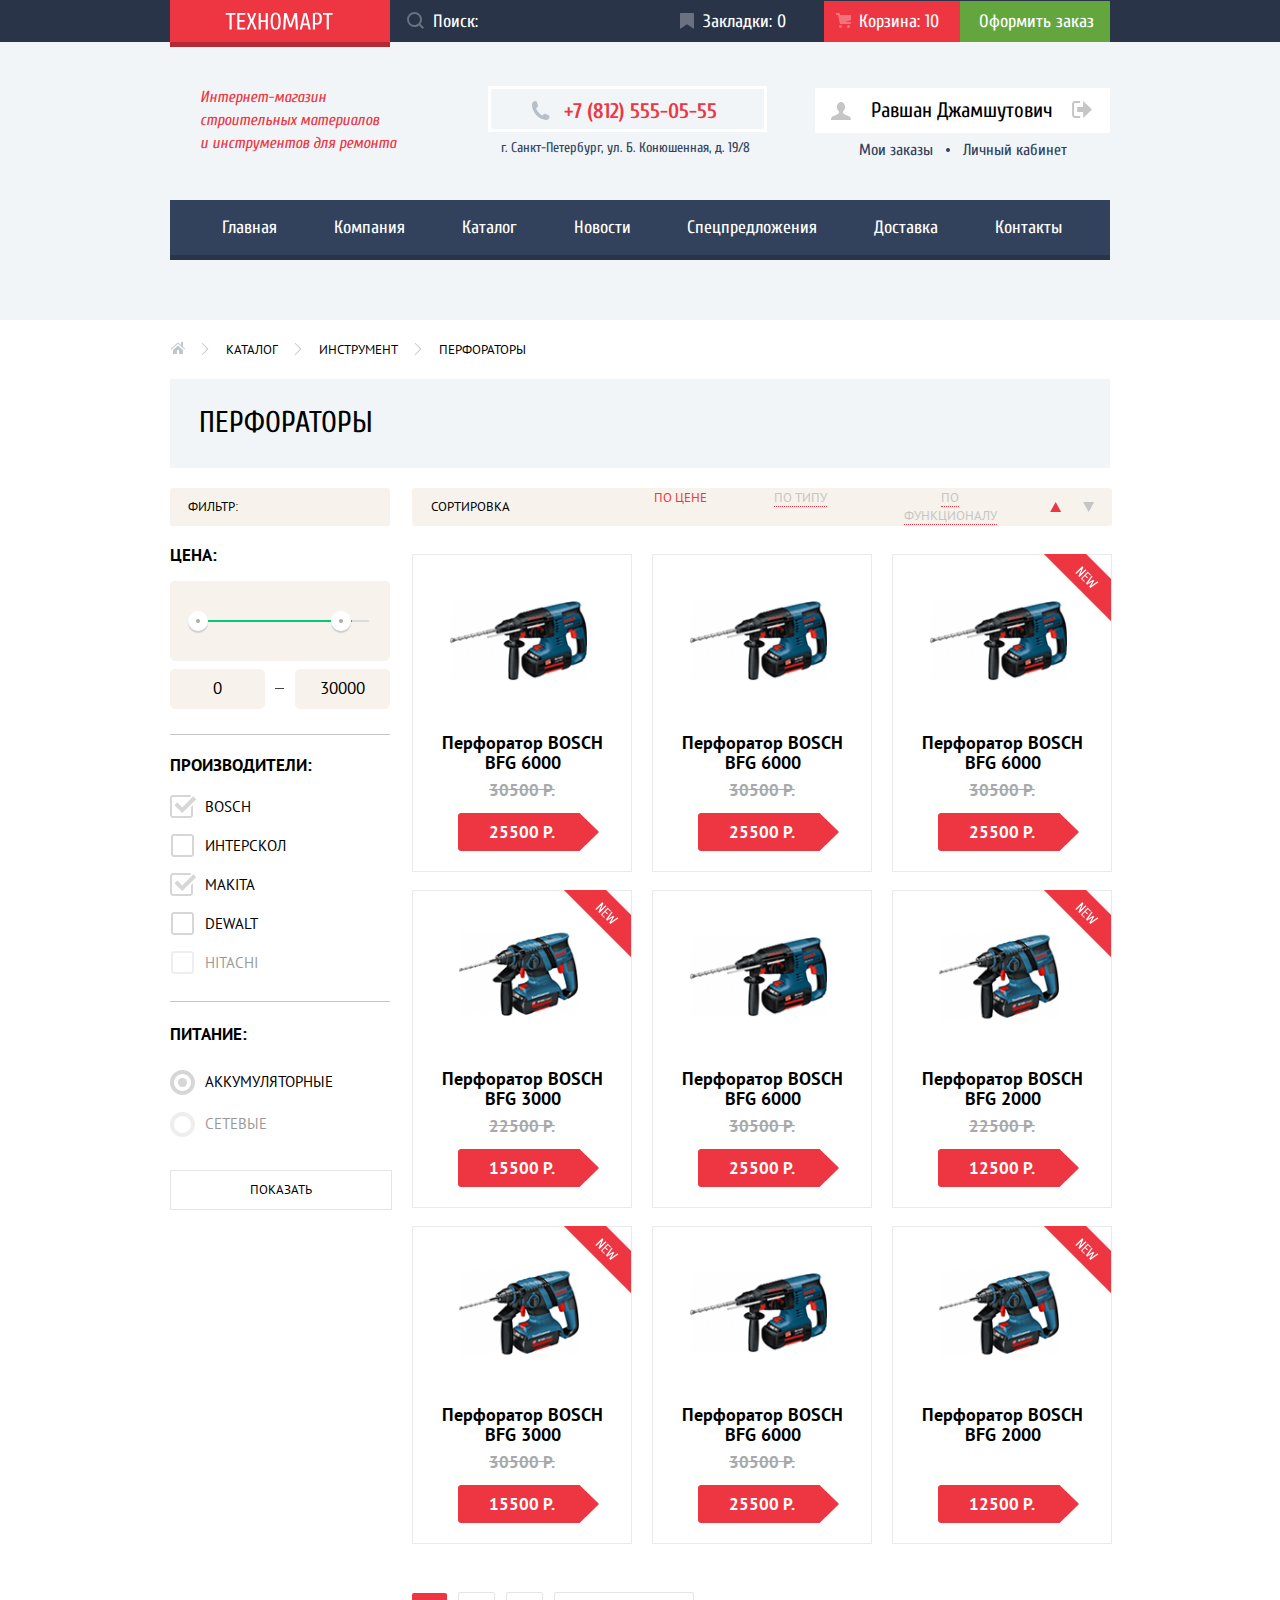
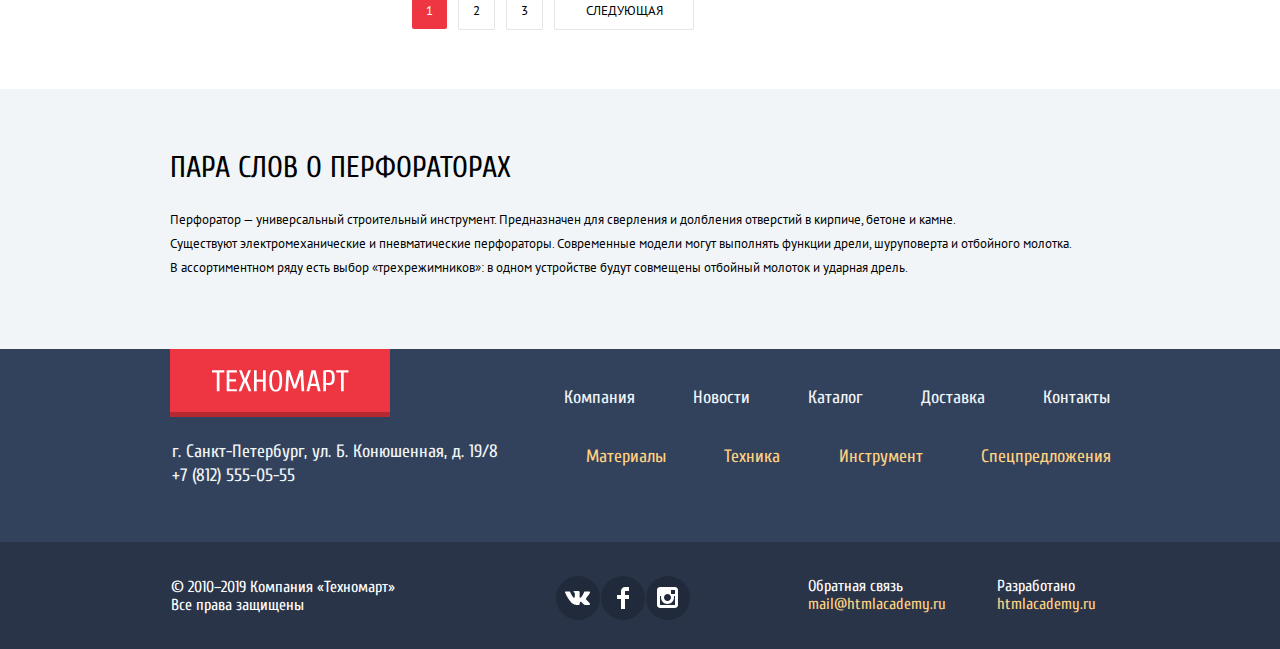
==== commit 7cb93b80: "Исправить замечания" ====
--- a/catalog.html
+++ b/catalog.html
@@ -3,7 +3,7 @@
 
 <head>
   <meta charset="utf-8">
-  <link rel="stylesheet" href="css/normalize.css">
+  <link rel="stylesheet" href="css/normalize.min.css">
   <link href="https://fonts.googleapis.com/css2?family=Cuprum:ital,wght@0,400;0,700;1,400;1,700&family=PT+Sans:ital,wght@0,400;0,700;1,400;1,700&display=swap" rel="stylesheet">
   <link rel="stylesheet" href="css/style.min.css">
   <title>Мой проект: Техномарт</title>
@@ -24,7 +24,7 @@
         </form>
         <div class="labels">
           <a class="menutop-bookmarks" href="#">Закладки: 0</a>
-          <a class="menutop-backet active-red" href="#">Корзина: 10</a>
+          <a class="menutop-basket active-red" href="#">Корзина: 10</a>
           <a class="menutop-order" href="#">Оформить заказ</a>
         </div>
       </div>
@@ -33,16 +33,16 @@
       <section class="header-middle">
         <h1 class="header-description-index">Интернет-магазин<br>строительных материалов<br> и инструментов для ремонта</h1>
         <address><a class="phone-catalog" href="tel:+78125550555">+7 (812) 555-05-55</a>
-          <p class="adress2">г. Санкт-Петербург, ул. Б. Конюшенная, д. 19/8</p>
+          <p class="address-catalog">г. Санкт-Петербург, ул. Б. Конюшенная, д. 19/8</p>
         </address>
         <div class="profile-catalog">
-          <a class="menutop-user" href="#">Равшан Джамшутович</a>
-          <svg class="user" xmlns="http://www.w3.org/2000/svg" width="20" height="18" viewBox="0 0 20 18">
-            <path d="M17.881 14.166c-2.144-.735-4.256-1.666-5.207-2.39-.657-.501-.77-1.618-.517-2.415 1.118-.903 1.864-2.477 1.864-4.278C14.021 2.276 12.221 0 10 0S5.979 2.276 5.979 5.083c0 1.801.746 3.374 1.863 4.277.253.798.141 1.915-.517 2.416-.95.724-3.063 1.654-5.207 2.39S0 18 0 18h20s.025-3.099-2.119-3.834z" /></svg>
-          <svg class="login_catalog" width="20" height="17" viewBox="0 0 20 17" xmlns="http://www.w3.org/2000/svg">
-            <path d="M20 8.5L11.125 0V6H5.125V11H11.125V17L20 8.5Z" />
-            <path d="M2.10591 13.952V3.048C2.12391 2.672 2.27691 1.991 3.11591 1.991H8.14291V0H3.11591C0.937914 0 0.111914 1.81 0.0869141 3.027V13.973C0.111914 15.189 0.937914 17 3.11591 17H8.14291V15.01H3.11591C2.27691 15.01 2.12391 14.327 2.10591 13.952Z" />
-          </svg>
+          <a class="menutop-user" href="#">Равшан Джамшутович
+            <svg class="user" xmlns="http://www.w3.org/2000/svg" width="20" height="18" viewBox="0 0 20 18">
+              <path d="M17.881 14.166c-2.144-.735-4.256-1.666-5.207-2.39-.657-.501-.77-1.618-.517-2.415 1.118-.903 1.864-2.477 1.864-4.278C14.021 2.276 12.221 0 10 0S5.979 2.276 5.979 5.083c0 1.801.746 3.374 1.863 4.277.253.798.141 1.915-.517 2.416-.95.724-3.063 1.654-5.207 2.39S0 18 0 18h20s.025-3.099-2.119-3.834z" /></svg></a>
+          <a class="logout" href="#"><svg class="login_catalog" width="20" height="17" viewBox="0 0 20 17" xmlns="http://www.w3.org/2000/svg">
+              <path d="M20 8.5L11.125 0V6H5.125V11H11.125V17L20 8.5Z" />
+              <path d="M2.10591 13.952V3.048C2.12391 2.672 2.27691 1.991 3.11591 1.991H8.14291V0H3.11591C0.937914 0 0.111914 1.81 0.0869141 3.027V13.973C0.111914 15.189 0.937914 17 3.11591 17H8.14291V15.01H3.11591C2.27691 15.01 2.12391 14.327 2.10591 13.952Z" />
+            </svg></a>
           <div class="cabinet">
             <a class="menutop-myprofile" href="#">Мои заказы</a>
             <a class="menutop-myprofile2" href="#">Личный кабинет</a>
@@ -63,7 +63,6 @@
     </nav>
   </header>
   <main class="main-block">
-    <!-- <section class="content"> -->
     <div class="content min-nav">
       <a class="menu-list-catalog1" href="index.html" aria-label="Переход на главную страницу">
         <svg xmlns="http://www.w3.org/2000/svg" width="15" height="12" viewBox="0 0 15 12">
@@ -94,41 +93,35 @@
               </div>
               <div class="price-controls">
                 <label class="min-price">
-                  <input type="number" name="min-price" value="0">
+                  <input type="text" name="min-price" value="0">
                 </label>
                 <label class="max-price">
-                  <input type="number" name="max-price" value="30000">
+                  <input type="text" name="max-price" value="30000">
                 </label>
               </div>
             </div>
           </fieldset>
           <fieldset class="filter-item vendors">
-            <!-- <span class="border_fieldset"></span> -->
             <legend class="vendor">Производители:</legend>
             <ul class="list-legend checkbox">
               <li class="filter-option filter-items">
                 <input class="visually-hidden" type="checkbox" id="Bosch" name="Bosch" checked>
-                <!-- <span class="checkbox"></span> -->
                 <label for="Bosch">Bosch</label>
               </li>
               <li class="filter-option filter-items">
                 <input class="visually-hidden" type="checkbox" id="Интерскол" name="Интерскол">
-                <!-- <span class="checkbox"></span> -->
                 <label for="Интерскол">Интерскол</label>
               </li>
               <li class="filter-option filter-items">
                 <input class="visually-hidden check-input" type="checkbox" id="Makita" name="Makita" checked>
-                <!-- <span class="checkbox"></span> -->
                 <label for="Makita">Makita</label>
               </li>
               <li class="filter-option filter-items">
                 <input class="visually-hidden" type="checkbox" id="Dewalt" name="Dewalt">
-                <!-- <span class="checkbox"></span> -->
                 <label for="Dewalt">Dewalt</label>
               </li>
               <li class="filter-option filter-items">
-                <input class="visually-hidden" type="checkbox" id="Hitachi" name="Hitachi">
-                <!--  <span class="checkbox"></span> -->
+                <input class="visually-hidden" type="checkbox" id="Hitachi" name="Hitachi" disabled>
                 <label for="Hitachi">Hitachi</label>
               </li>
             </ul>
@@ -141,7 +134,7 @@
                 <label class="akk" for="akk">Аккумуляторные</label>
               </li>
               <li class="filter-option filter-items">
-                <input class="visually-hidden" type="radio" id="net" name="filter-on" value="networking">
+                <input class="visually-hidden" type="radio" id="net" name="filter-on" value="networking" disabled>
                 <label for="net">Сетевые</label>
               </li>
             </ul>
@@ -153,21 +146,19 @@
         <div class="sort-block">
           <span class="list-sort">Сортировка</span>
           <ul class="list-sort2">
-            <li class="list-sort2_active">По цене</li>
-            <li class="list-sort2_type">По типу</li>
-            <li class="list-sort2_function">По функционалу</li>
+            <li><a class="list-sort2_active" href="#">По цене</a></li>
+            <li class="list-sort2_type"><a href="#">По типу</a></li>
+            <li class="list-sort2_function"><a href="#">По функционалу</a></li>
           </ul>
           <ul class="sort-up-down">
             <li>
-              <button class="visually-hidden" type="button" aria-label="Сортировка вверх"></button>
-              <!-- <img class="icon-up" src="img/icon-up-dir_png.png" width="11" height="10" alt="Сортировка вверх"> -->
-              <svg class="icon-up icon-up_active" width="12" height="10" viewBox="0 0 12 10" fill="none" xmlns="http://www.w3.org/2000/svg">
-                <path d="M5.66241 0L11.1624 10L0.162415 10" /></svg>
-            </li>
-            <li><button class="visually-hidden" type="button" aria-label="Сортировка вниз"></button>
-              <svg class="icon-down" width="12" height="10" viewBox="0 0 12 10" fill="none" xmlns="http://www.w3.org/2000/svg">
-                <path d="M5.66241 10L0.162415 0H11.1624" /></svg>
-              <!-- <img class="icon-down" src="img/icon-down-dir_png.png" width="11" height="10" alt="Сортировка вниз"> -->
+              <a href="#" aria-label="Сортировка вверх">
+                <svg class="icon-up icon-up_active" width="12" height="10" viewBox="0 0 12 10" fill="none" xmlns="http://www.w3.org/2000/svg">
+                  <path d="M5.66241 0L11.1624 10L0.162415 10" /></svg></a>
+            </li>
+            <li><a href="#" aria-label="Сортировка вниз">
+                <svg class="icon-down" width="12" height="10" viewBox="0 0 12 10" fill="none" xmlns="http://www.w3.org/2000/svg">
+                  <path d="M5.66241 10L0.162415 0H11.1624" /></svg></a>
             </li>
           </ul>
         </div>
@@ -205,7 +196,7 @@
               <h3 class="catalog-items">Перфоратор BOSCH<br> BFG 6000</h3>
               <p><del class="del">30500 р.</del></p>
               <p class="price">25500 р.</p>
-              <div class="hidden-items_active">
+              <div class="hidden-items">
                 <a class="button-buy" href="#">Купить</a>
                 <button class="button-items" type="button">В закладки</button>
               </div>
@@ -314,7 +305,7 @@
         </div>
         <div class="top-footer-flex2">
           <address>
-            <p class="adress-footer">г. Санкт-Петербург, ул. Б. Конюшенная, д. 19/8<br>
+            <p class="address-footer">г. Санкт-Петербург, ул. Б. Конюшенная, д. 19/8<br>
               +7 (812) 555-05-55</p>
           </address>
           <ul class="footer-add">
@@ -337,26 +328,22 @@
           <li><a class="instagram" href="#" aria-label="instagram"></a></li>
         </ul>
         <div class="bottom-footer-us">
-          <p class="bottom-footer-company1">Обратная связь<br>
-            <a class="academy" href="">mail@htmlacademy.ru</a>
+          <p class="bottom-footer-company1">Обратная связь<a class="academy" href="">mail@htmlacademy.ru</a>
           </p>
-          <p class="bottom-footer-company2">Разработано<br>
-            <a class="academy" href="https://htmlacademy.ru/intensive/htmlcss">htmlacademy.ru</a>
+          <p class="bottom-footer-company2">Разработано<a class="academy" href="https://htmlacademy.ru/intensive/htmlcss">htmlacademy.ru</a>
           </p>
         </div>
       </div>
     </section>
   </footer>
-  <section class="modal modal-backet modal-backet_flex">
-    <!-- <form action="https://echo.htmlacademy.ru" method="post"> -->
+  <section class="modal modal-basket modal-basket_flex">
     <h2 class="visually-hidden">Добавление товара в корзину</h2>
     <p>Товар добавлен в корзину!</p>
-    <div class="modal-backet__button">
+    <div class="modal-basket__button">
       <a href="">Оформить заказ</a>
       <button class="button-red" type="button">Продолжить покупки</button>
     </div>
-    <!-- </form> -->
-    <button class="backet-close" type="button" aria-label="Закрыть форму оформления товара"></button>
+    <button class="basket-close" type="button" aria-label="Закрыть форму оформления товара"></button>
   </section>
 </body>
 
--- a/css/style.min.css
+++ b/css/style.min.css
@@ -1 +1 @@
-:root{--Basic-red: #EE3643;--loan-button: #FF5357;--Basic-darkred: #BA2732;--red-focus: #CA2C37;--Special-blue: #3BBCE3;--Special-lilac: #DC91D8;--Basic-greenborder: #63A63E;--Special-green: #5FBB2D;--Basic-greenklick: #518534;--Special-greenlight: #8ED78F;--button-buy-static: #367315;--Basic-grey: #3D546F;--Basic-backgroundheader: #293449;--shadow-service: #405069;--Basic-backgroundklick: #161D29;--Basic-fontcolor: #32425C;--button-items-active: #99A1AE;--back-nav-active: #1D2739;--Basic-black: #000000;--Basic-soft-grey: #C5C5C5;--Basic-delcolor: #A9A9A9;--Basic-middle-grey: #B5B5B5;--Special-lightgrey: #EAEAEA;--Basic-background: #F1F5F7;--Button-pages: #E5E5E5;--Basic-white: #ffffff;--Special-ylellow: #FFBF47;--Special-yellowlight: #FFD180;--Basic-bg-soshial-start: #212A3A;--hover-textwhite: rgba(255, 255, 255, 0.5);--best-block: #F9F5F0;--basic-colorfilter: #F7F3EC;--basic-lowwhite: rgba(255, 255, 255, 0.3);--items-shadow: rgba(0, 0, 0, 0.15);--modal-back: #F4F4F4;--scale: #d7dcde;--bar: #00ca74;--toggle: #ababab;--toggle-shadow: #cfcfcf;--filter-button: #e5e5e5}body{min-width:960px;margin:0;padding:0;font-family:"Cuprum",Arial,sans-serif;font-weight:400}a{text-decoration:none;color:var(--Basic-white)}img{max-width:100%;height:auto}.page-body{display:grid;min-height:100%;grid-template-rows:-webkit-min-content 1fr -webkit-min-content;grid-template-rows:min-content 1fr min-content;align-content:start}.visually-hidden{position:absolute;width:1px;height:1px;margin:-1px;border:0;padding:0;clip:rect(0 0 0 0);overflow:hidden}*,::after,::before{box-sizing:border-box}.content{width:940px;margin:0 auto}.reset-list{margin:0;padding:0}.profile-catalog{display:flex;flex-direction:column;align-items:center;flex-shrink:0;margin-top:2px;position:relative}.menutop-header{background-color:var(--Basic-backgroundheader);color:var(--Basic-white);height:42px}.header-middle,.inner-menutop-header{display:flex;justify-content:space-between;box-sizing:border-box}.inner-menutop-header{align-items:center;position:relative}.inner-menutop-header a{display:block}.header-middle{padding-top:44px;min-height:158px}.enter,.header-middle{position:relative}.header-block{background-color:var(--Basic-background);display:block;padding-bottom:60px}.logo-header{position:absolute;padding:12px 57px 17px 55px;text-align:center;background-color:var(--Basic-red);box-shadow:inset 0 -5px 0 rgba(0,0,0,.24);left:0;top:0;box-sizing:border-box}.logo-catalog:focus,.logo-catalog:hover{background-color:var(--Basic-red)}.logo-catalog:active,.logo-header:active{background-color:var(--Basic-darkred)}.labels{position:relative;display:flex;align-items:center;align-content:center;justify-content:flex-end}.menutop-search{display:flex;flex-grow:1;margin-left:221px;font-family:Cuprum;font-style:normal;font-weight:400;font-size:18px;line-height:24px}.menutop-backet,.menutop-bookmarks,.menutop-order{font-family:Cuprum;font-style:normal;font-weight:400;font-size:18px;line-height:24px}.menutop-search input{display:block;width:271px;height:42px;color:var(--Basic-white);background-color:transparent;border:0;padding-left:42px}.menutop-order,.menutop-search{position:relative}.menutop-search input::-webkit-input-placeholder{color:var(--Basic-white)}.menutop-search input::-moz-placeholder{color:var(--Basic-white)}.menutop-search input::placeholder{color:var(--Basic-white)}.menutop-search svg{fill:var(--Basic-white);position:absolute;top:12px;width:17px;height:17px;box-sizing:border-box;padding:0;margin:0;left:16px;opacity:.3}.menutop-search svg:focus,.menutop-search svg:hover{opacity:1}.menutop-search input:focus,.menutop-search input:focus+svg{color:var(--Basic-black);background-color:var(--Basic-white);fill:var(--Basic-red);opacity:1}.menutop-bookmarks{min-width:150px;box-sizing:border-box;padding-bottom:8px;text-align:center}.menutop-backet,.menutop-order{padding-top:9px;padding-bottom:8px;text-align:center}.menutop-backet{box-sizing:border-box}.menutop-order{min-width:150px}.menutop-backet{min-width:136px;position:relative;padding-left:12px;padding-right:2px}.active-red{background-color:var(--Basic-red);padding-left:16px}.menutop-backet::before,.menutop-bookmarks::before{content:"";position:absolute;top:calc(50% - 8px);left:12px;width:15px;height:16px;background-image:url(../img/icon-cart.svg);background-repeat:no-repeat;opacity:.3}.menutop-bookmarks{position:relative;padding-left:1px;padding-top:10px;padding-right:11px}.menutop-bookmarks::before{left:6px;width:14px;background-image:url(../img/icon-bookmark.svg)}.menutop-order{background-color:var(--Basic-greenborder);padding-left:19px;padding-right:16px;box-sizing:border-box}.menutop-order:focus,.menutop-order:hover{background-color:var(--Special-green)}.checkbox input:hover+label:hover::before,.menutop-backet,.menutop-bookmarks,.radiobox input:hover+label:hover::before{opacity:1}.menutop-backet:active,.menutop-backet:active::before,.menutop-bookmarks:active,.menutop-bookmarks:active::before{opacity:.5;background-color:var(--Basic-backgroundklick)}.menutop-backet:active,.menutop-bookmarks:active,.menutop-order:active{color:var(--hover-textwhite)}.menutop-backet:focus::before,.menutop-backet:hover::before,.menutop-bookmarks:focus::before,.menutop-bookmarks:hover::before{opacity:1}.menutop-order:active{background-color:var(--Basic-greenborder)}.header-description-index{font-family:Cuprum;font-weight:400;margin:0 0 0 30px}.catalog-description,.header-description-catalog,.header-description-index,.phone,.phone-catalog{font-style:italic;font-size:16px;line-height:23px;color:var(--Basic-red)}.header-description-catalog{font-family:Cuprum;font-weight:400px}.catalog-description,.phone,.phone-catalog{font-weight:400}.phone,.phone-catalog{position:relative;font-family:Cuprum;font-style:normal;font-weight:700;font-size:21px;line-height:30px;background-color:transparent;padding:7px 47px 3px 73px;border:3px solid var(--Basic-white);box-sizing:border-box;display:inline-block}.phone-catalog{margin-left:15px;margin-right:3px}.phone-catalog::before,.phone::before{content:"";top:12px;width:19px;height:19px;left:40px;background-image:url(../img/icon-phone.svg);position:absolute;box-sizing:border-box;padding:0;margin:0}.adress-catalog{margin-left:8px}.header-middle address{margin-left:31px}.adress,.adress2{font-family:Cuprum;font-style:normal;font-weight:400;font-size:14px;line-height:24px;color:var(--Basic-fontcolor);margin-top:4px;margin-left:12px}.adress2{margin-left:28px}.login{position:relative;width:121px;padding:14px 14px 12px 41px;margin-right:10px}.registration{padding:12px 24px}.login,.registration{display:inline-block;font-family:Cuprum;font-weight:400;font-size:21px;line-height:21px;text-align:center;color:var(--Basic-black);background-color:var(--Basic-white)}.login::before{content:"";position:absolute;width:21px;height:17px;top:15px;left:22px;background-repeat:no-repeat}.login:active::before,.login:hover::before{background-image:url(../img/icon-login_hover.svg);background-repeat:no-repeat}.login::before,.login:active::before{background-image:url(../img/icon-login.svg)}.login:hover,.registration:hover{color:var(--Basic-red)}.login:active,.registration:active{color:var(--Basic-soft-grey)}.login::before:active{fill:var(--Basic-soft-grey, #C5C5C5)}.catalog-main-content{display:flex;margin-bottom:59px;margin-top:20px}.filter-block{margin-right:20px}.sort-block{background-color:var(--basic-colorfilter);display:flex;justify-content:space-between;width:700px;height:38px;text-align:center;align-items:center;margin-bottom:28px;border-radius:3px}.sort-up-down{list-style:none;display:grid;grid-template-columns:1fr 1fr;grid-column-gap:21px;padding-right:17px}.list-sort,.list-sort2{font-family:PT Sans;font-style:normal;font-size:13px;text-transform:uppercase}.list-sort{font-weight:400;line-height:18px;margin:0;padding:19px 140px 19px 19px}.list-sort2{list-style:none;margin:1px 0 0;display:grid;grid-template-columns:53px 53px 113px;grid-column-gap:67px;line-height:15px;padding:0;color:var(--Basic-soft-grey)}.list-sort2 li{border-bottom:1px dotted var(--Basic-red)}.list-sort2 li:focus,.list-sort2 li:hover{color:var(--Basic-black);cursor:pointer;border-bottom:1px solid var(--Basic-red)}.list-sort2 .list-sort2_active,.list-sort2 li:active{color:var(--Basic-red);cursor:pointer;border-bottom:none}.list-sort2_function{padding-bottom:1px}.menutop-user{position:relative;color:var(--Basic-black);font-style:normal;font-weight:400;font-size:21px;line-height:21px;background-color:var(--Basic-white);padding:12px 57px 12px 56px;margin-bottom:7px;display:inline-block;box-sizing:border-box}.user{position:absolute;width:20px;height:18px;top:14px;left:16px;fill:var(--Basic-soft-grey, #C5C5C5);cursor:pointer}.user:focus,.user:hover{fill:var(--Basic-fontcolor)}.login_catalog{position:absolute;width:20px;height:17px;right:18px;top:13px;cursor:pointer;fill:var(--Basic-soft-grey, #C5C5C5)}.login_catalog:hover{fill:var(--Basic-fontcolor)}.menutop-myprofile::after{position:absolute;content:'';width:4px;height:4px;top:7px;right:-17px;background-color:var(--Basic-fontcolor, #32425C);border-radius:50%}.menutop-myprofile,.menutop-myprofile2{position:relative;font-style:normal;font-weight:400;font-size:16px;line-height:18px;color:var(--Basic-fontcolor);display:inline-block}.menutop-myprofile2{padding-left:26px}.menutop-myprofile2:focus,.menutop-myprofile2:hover,.menutop-myprofile:focus,.menutop-myprofile:hover{color:var(--Basic-red)}.menutop-myprofile:hover::after{background-color:var(--Basic-red)}.menutop-myprofile2:active,.menutop-myprofile:active,.menutop-user:active{color:var(--Basic-soft-grey, #C5C5C5)}.menutop-myprofile:active::after{background-color:var(--Basic-soft-grey, #C5C5C5)}.icon-down,.icon-up{fill:var(--Basic-soft-grey, #C5C5C5);cursor:pointer}.icon-down:focus,.icon-down:hover,.icon-up:focus,.icon-up:hover{fill:var(--Basic-black)}.icon-down:active,.icon-up:active,.icon-up_active{fill:var(--Basic-red)}.equipment{background-color:var(--Basic-background)}.equipment h2{font-family:Cuprum;font-style:normal;font-weight:400;font-size:30px;line-height:30px;text-transform:uppercase;padding-top:64px;margin:0 0 25px}.equipment-content,.min-nav{font-family:PT Sans;font-style:normal;font-weight:400;font-size:13px}.equipment-content{line-height:24px;padding-bottom:69px;margin-bottom:0}.min-nav{position:relative;display:flex;align-items:center;line-height:18px;text-transform:uppercase;padding-top:21px;padding-bottom:20px;box-sizing:border-box}.min-nav a{position:inherit}.min-nav a:not(:first-child)::before{position:absolute;content:'';width:8px;height:12px;background-image:url(../img/icon-right-small.svg);background-repeat:no-repeat;left:-25px;top:2px}.back-nav{background-color:var(--Basic-fontcolor);box-shadow:inset 0 -5px 0 var(--Basic-backgroundheader);box-sizing:border-box}.list-nav{font-family:Cuprum;font-style:normal;font-weight:400;font-size:18px;line-height:24px;list-style:none;color:var(--Basic-white);text-decoration:none;display:grid;grid-template-columns:repeat(7,auto);padding-left:25px;padding-right:18px;margin:0}.list-nav a{padding:16px 24px 20px 27px;display:block}.list-nav a:focus,.list-nav a:hover{background-color:var(--Basic-backgroundheader)}.list-nav a:active{background-color:var(--back-nav-active);color:var(--hover-textwhite)}.main-block{background-color:var(--Basic-white)}.promo{padding-top:59px;padding-bottom:45px;display:flex;justify-content:space-between}.promo-block2,.promo-blocks1{width:620px;display:flex;flex-direction:column}.promo-block2{width:300px}.promo-block1{display:flex;justify-content:space-between;margin-bottom:20px}.slider-list p{margin:0}.slider-list li{margin:0;padding:0}.promo-items-1,.promo-items-2,.promo-items-3,.promo-items-4,.promo-items-5{font-style:normal;font-weight:700;font-size:24px;line-height:30px;color:var(--Basic-white)}.items{border:1px solid var(--Special-lightgrey)}.article-1,.article-2,.article-3,.article-4,.article-5{width:300px;height:123px;position:relative}.article-1,.article-5{background-color:var(--Special-ylellow)}.article-2{background-color:var(--Special-blue)}.article-3{background-color:var(--Special-lilac)}.article-4{background-color:var(--Special-greenlight)}.article-3,.article-4{margin-bottom:20px}.article-1::after,.article-2::after,.new::before{content:"";position:absolute;background-repeat:no-repeat}.new::before{top:0;right:0;width:70px;height:70px;background-image:url(../img/new.png);background-position:center;z-index:1}.article-1::after,.article-2::after{top:31px;left:213px;width:44px;height:65px;background-image:url(../img/icon-1.svg);background-size:cover}.article-2::after{top:34px;left:194px;width:75px;height:61px;background-image:url(../img/icon-2.svg)}.article-3::after{content:"";position:absolute;top:31px;left:191px;width:78px;height:62px;background-image:url(../img/icon-3.svg)}.article-4::after,.article-5::after{content:"";position:absolute;top:26px;left:196px;width:59px;height:72px;background-image:url(../img/icon-4.svg)}.article-5::after{top:32px;left:191px;width:78px;height:63px;background-image:url(../img/icon-5.svg)}.promo-block1 h3,.promo-block2 h3{padding-left:22px;padding-top:20px;margin:0}.promo-items-a{color:var(--Basic-white);font-style:normal;font-weight:400;font-size:14px;line-height:18px;text-align:center;text-transform:uppercase;width:135px;height:38px;padding:10px;display:block;background-color:var(--basic-lowwhite);box-sizing:border-box;margin-top:14px;margin-left:23px}.promo-items-a:focus,.promo-items-a:hover{background-color:rgba(197,197,197,.3)}.promo-items-a:active{background-color:rgba(169,169,169,.3)}.slider-list{list-style:none;width:620px;height:266px;margin-top:20px;padding:0}.slider-button,.slider-list{position:relative}.list-promo-slider,.slider-promo-items{font-style:normal;color:var(--Basic-white);padding-left:24px}.slider-promo-items{font-weight:700;font-size:36px;line-height:36px;text-transform:uppercase;margin:0 0 5px;padding-top:23px}.list-promo-slider{font-weight:400;font-size:18px;line-height:24px}.best-block-items{list-style:none;display:flex;padding:0;margin-bottom:70px;flex-wrap:wrap}.best-block-items li{position:relative;width:220px;min-height:318px;display:flex;flex-direction:column;text-align:center;margin-right:20px}.best-block-items li:nth-child(4n){margin-right:0;padding-right:0}.best-block-items2 li:nth-child(4n){padding-right:0}.best-block-items .img-wrap{height:164px;display:flex;align-items:center;justify-content:center;margin-bottom:8px}.best-block-items2{list-style:none;display:grid;grid-template-columns:1fr 1fr 1fr 1fr;padding:0;margin-top:20px;margin-bottom:50px}.best-block-items2 li{width:220px;height:145px;margin-right:20px;text-align:center;border:1px solid var(--Special-lightgrey);background-color:var(--Basic-white)}.best-block-items2 li:nth-child(4n){margin-right:0;margin-bottom:20px}.best-block-items2 a{display:flex;height:100%;justify-content:center;align-items:center}.best-block-items2 img,.items img{-o-object-fit:contain;object-fit:contain}.best-block-items2 li:focus,.best-block-items2 li:hover{box-shadow:0 4px 20px var(--items-shadow)}.best-block-items2 li:active{opacity:.5}.best-block-items2_vend1{background-image:url(../img/vend_bosh.png);background-repeat:no-repeat}.best-block-items2_vend2{padding-bottom:8px}.best-block-items2_vend3{padding-bottom:6px}.best-block-items2_vend4{padding-bottom:16px}.best-block-items2_vend5{padding-left:8px}.index-add-slider,.index-current-slider{position:absolute;width:620px;height:266px;background-image:url(../img/slider-perforator.jpg);background-repeat:no-repeat;z-index:2}.index-add-slider{display:none;background-image:url(../img/slider-snippet.jpg);z-index:1}.article-slider{position:relative}.article-slider::after,.article-slider::before{content:'';position:absolute;top:123px;left:23px;z-index:22;width:21px;height:39px;display:block;background-image:url(../img/icon-left.svg);cursor:pointer}.article-slider::after{left:578px;background-image:url(../img/icon-right.svg)}.control{position:absolute;right:295px;bottom:33px;z-index:23}.control button{width:10px;height:10px;padding:0;background-color:var(--Basic-red, #EE3643);border:2px solid var(--Basic-white);border-radius:50%;cursor:pointer}.control .buttonfirst{background-color:var(--Basic-white);margin-right:7px}.best-block-items-catalog{list-style:none;display:grid;grid-template-columns:repeat(auto-fill,220px);grid-column-gap:20px;grid-row-gap:18px;margin:0;padding:0}.best-block-items-catalog p{z-index:1}.best-block-items-catalog li{border:1px solid var(--Special-lightgrey);position:relative;width:220px;min-height:318px;flex-basis:25%;display:flex;flex-direction:column;text-align:center;box-sizing:border-box;padding-bottom:20px;margin:0}.best-block-items-catalog li:nth-child(3n){margin-right:0}.best-block-items-catalog .img-wrap{height:164px;display:flex;align-items:center;justify-content:center;margin-bottom:8px}.catalogitems-img1{padding-right:7px;padding-top:8px}.catalogitems-img4{padding-right:8px;padding-top:3px}.catalogitems-img5,.catalogitems-img6,.catalogitems-img7,.catalogitems-img8,.catalogitems-img9{padding-right:7px;padding-top:8px}.items p{margin:0;z-index:1}.indexitems-img1{margin-top:7px}.indexitems-img2{margin-right:10px;margin-top:2px}.indexitems-img3{margin-right:9px;margin-top:4px}.indexitems-img4{margin-right:12px;margin-top:2px}.pages{margin-top:48px}.pages button{padding:9px 14px;border:1px solid var(--Button-pages, #E5E5E5);background-color:var(--Basic-white);border-radius:2px;color:var(--black);font-family:"PT Sans";font-style:normal;font-weight:400;font-size:13px;line-height:18px;text-transform:uppercase;cursor:pointer;margin-right:7px}.pages button:last-child{padding:9px 30px 9px 31px}.pages button:focus,.pages button:hover{border:1px solid var(--Basic-soft-grey, #C5C5C5)}.pages button:active{border:1px solid var(--Basic-red)}.pages button:first-child{border-color:var(--Basic-red);background-color:var(--Basic-red);color:var(--Basic-white);border:0}.best-block{background-color:var(--best-block);display:flex;justify-content:space-between;align-items:center;height:89px;box-sizing:border-box}.menu-list-catalog1,.menu-list-catalog2,.menu-list-catalog3,.menu-list-catalog4{font-family:PT Sans;font-style:normal;font-weight:400;font-size:13px;line-height:18px;color:var(--Basic-black);padding-right:41px}.catalog-products-puncher{font-style:normal;font-weight:400;font-size:30px;line-height:30px;text-transform:uppercase;background-color:var(--Basic-background);padding-left:29px;padding-top:29px;padding-bottom:30px;box-sizing:border-box}.catalog-items{font-family:PT Sans;font-style:normal;font-weight:700;font-size:18px;line-height:20px;margin-top:4px;z-index:1;margin-left:1px;margin-bottom:7px;padding-top:2px}.nodel{margin-bottom:35px}.del,.price-controls label{line-height:18px;text-align:center}.del,.filter-item legend{font-weight:700;font-size:17px}.del,.items .price{font-family:PT Sans;font-style:normal;text-transform:uppercase}.del{color:var(--Basic-delcolor);display:inline-block;margin:0}.best-block-items{margin-top:19px}.items .price{font-weight:700;font-size:17px;line-height:18px;text-align:center;color:var(--Basic-white);background-image:url(../img/button_price.png);background-repeat:no-repeat;background-position:45px;padding-top:10px;padding-bottom:10px;min-width:141px;margin-top:auto}.filter-item{margin:0;padding:0;border:0}.filter-item .power::before,.filter-item .vendor::before{content:'';position:absolute;top:-16px;display:block;width:220px;height:1px;background-color:var(--Basic-soft-grey, #C5C5C5);left:0}.filter-item .power::before{top:-18px}.filter-item legend{position:relative;line-height:30px;color:var(--Basic-black)}.range-filter{width:220px;margin-top:11px}.filter-item legend,.filter-title{font-family:PT Sans;font-style:normal;text-transform:uppercase}.filter-title{font-weight:400;font-size:13px;line-height:18px;background-color:var(--basic-colorfilter);width:220px;padding-bottom:10px;padding-left:18px;margin-bottom:14px;padding-top:10px;display:inline-block;border-radius:3px}.price-controls input,.range-controls{border-radius:5px;background-color:var(--basic-colorfilter)}.range-controls{position:relative;height:41px;margin-bottom:8px;padding-top:39px;padding-right:39px;padding-left:26px;box-sizing:initial}.range-controls .scale{height:2px;background:var(--scale, #d7dcde);width:173px}.range-controls .bar{width:90%;height:2px;background:var(--bar, #00ca74)}.range-controls .toggle{position:absolute;top:30px;left:15px;width:4px;height:4px;padding:0;border:8px solid var(--Basic-white, #ffffff);background-color:var(--toggle, #ababab);border-radius:50%;box-shadow:0 2px 1px 0 var(--toggle-shadow, #cfcfcf);cursor:pointer;box-sizing:content-box}.range-controls .toggle-min{left:18px}.range-controls .toggle-max{left:161px}.price-controls{display:flex;justify-content:space-between}.price-controls label{font-size:16px}.price-controls input{font-family:PT Sans;font-size:17px;width:95px;padding-left:17px;padding-top:10px;padding-bottom:10px;text-align:center;border:0;box-sizing:border-box}.min-price{position:relative}.min-price input:first-child{margin-left:0;margin-right:12px}.min-price::after{content:"";position:absolute;top:19px;left:105px;height:1px;width:9px;background-color:#444}.filter-option label{position:relative;display:block;font-family:PT Sans;font-style:normal;font-weight:400;font-size:15px;line-height:19px;cursor:pointer;-webkit-user-select:none;-moz-user-select:none;user-select:none;text-transform:uppercase;padding-left:35px}.checkbox label{margin-bottom:20px}.radiobox .akk{margin-bottom:23px}.checkbox label::before{content:"";position:absolute;left:0;top:-2px;width:24px;height:23px;opacity:.7;background-image:url(../img/checkbox-off.svg);background-color:var(--Basic-white);background-position:center;background-repeat:no-repeat}.checkbox input:checked+label::before{width:27px;background-image:url(../img/checkbox-on.svg)}.radiobox label::before{content:"";position:absolute;left:0;top:-2px;width:25px;height:25px;background-image:url(../img/radio-off.svg);background-color:var(--Basic-white);background-position:center;background-repeat:no-repeat;opacity:.7}.radiobox input:checked+label::before{background-image:url(../img/radio-on.svg)}.border_fieldset{border-top:1px solid var(--modal-back);margin-top:23px}.vendors legend{margin-bottom:17px}.power legend{margin-bottom:23px}.vendors{margin-top:41px}.power{margin-top:27px;margin-bottom:37px}.service p{margin:0}.service-block h2,.serviсe-slider-button button{font-family:Cuprum;font-style:normal;line-height:30px}.service-block h2{font-weight:400;font-size:30px;margin:0;text-transform:uppercase;padding-top:64px;padding-bottom:25px}.serviсe-slider{margin-top:70px;display:flex;flex-wrap:wrap;padding-bottom:54px}.serviсe-slider-button{position:relative;width:240px;display:flex;flex-direction:column;padding-bottom:45px}.serviсe-slider-button .default{box-shadow:0 1px 0 var(--Basic-backgroundheader, #293449),inset 0 1px 0 var(--shadow-service, #405069)}.serviсe-slider-button button{text-align:left;margin-bottom:1px;box-sizing:border-box;padding-left:22px;padding-top:14px;padding-bottom:17px;font-weight:700;font-size:21px;border:0}.serviсe-slider-button .activ{cursor:default;color:var(--Basic-fontcolor, #32425C);background-color:var(--Basic-white, #ffffff)}.serviсe-slider-button .default{cursor:pointer;color:var(--Basic-white, #ffffff);background-color:var(--Basic-fontcolor, #32425C)}.serviсe-slider-button .current{cursor:default;background-color:var(--Basic-white, #ffffff);color:var(--Basic-fontcolor, #32425C)}.serviсe-slider-button::after{content:"";position:absolute;width:10px;height:279px;bottom:-4px;right:0;background-image:url(../img/shadow.png);background-position:right}.serviсe-block-items{width:620px;height:100%;display:block;list-style:none;position:relative;flex-grow:1;padding:0;margin:0 0 0 80px;box-sizing:border-box}.slider-delivery-back .text-about-us,.slider-loan-back .text-about-us,.slider-security-back .text-about-us{position:relative;z-index:10}.slide-current{display:block}.hidden{display:none}.slider-delivery-back::after{content:"";position:absolute;z-index:8;bottom:-126px;right:1px;width:468px;height:261px;background-image:url(../img/delivery.png)}.slider-loan-back::after,.slider-security-back::after{content:"";position:absolute;z-index:8;bottom:-106px;right:0;width:389px;height:283px;background-image:url(../img/security.png);background-repeat:no-repeat}.slider-loan-back::after{bottom:-177px;width:465px;height:285px;background-image:url(../img/loan.png)}.titles-h2,.titles-h4{font-family:Cuprum;font-style:normal;font-weight:400;font-size:30px;line-height:30px;margin:0;text-transform:uppercase}.titles-h2{padding-top:29px;padding-bottom:30px;padding-left:29px}.titles-h4{padding-bottom:28px;color:var(--Basic-fontcolor, #32425C)}.about-us h2,.slider-loan-back button{font-weight:400;text-transform:uppercase}.about-us h2{font-size:30px;line-height:30px;font-family:"Cuprum","Arial",sans-serif;margin:0 0 24px}.about-us{background-color:var(--Basic-white)}.content-about-us{display:flex;justify-content:space-between;padding-top:70px;padding-bottom:70px}.content-about-us img{margin-top:32px;margin-bottom:21px}.content-about-us ul{padding:0 0 0 37px;margin:0 0 20px}.text-about-us,.text-about-us1{font-family:PT Sans;font-size:13px;margin:0}.slider-loan-back button{font-family:Cuprum;font-style:normal;font-size:14px;line-height:18px;display:flex;align-items:center;text-align:center;display:block;padding:10px 44px;color:var(--Basic-white, #ffffff);background-color:var(--loan-button, #FF5357);border:0;margin-top:33px;position:absolute;z-index:10;cursor:pointer}.list-about-us,.text-about-us,.text-about-us1,.text-about-us2{font-style:normal;font-weight:400;line-height:24px}.text-about-us2{font-family:PT Sans;font-size:13px;margin-top:26px;margin-bottom:1px}.list-about-us{position:relative;font-family:Cuprum;font-size:18px;list-style:none;margin:0 0 12px}.list-about-us::before{box-sizing:border-box;content:'';position:absolute;top:12px;display:block;width:25px;height:2px;background-color:var(--Basic-red, #EE3643);left:-35px}.list-about-us:first-child::before{top:14px}.list-about-us:last-child::before{top:10px;left:-38px}.button-red-catalog,.button-red-products,.button-red-vends{box-sizing:border-box;display:block;padding-top:10px;padding-bottom:9px}.button-red-catalog{text-align:center;background-color:var(--Basic-red);color:var(--Basic-white);vertical-align:middle;text-transform:uppercase;border:0}.button-red-products,.button-red-vends{font-family:Cuprum;font-style:normal;font-weight:400;font-size:14px;line-height:18px}.button-red-about,.button-red-kontakt,.button-red-products,.button-red-vends{text-align:center;background-color:var(--Basic-red);color:var(--Basic-white);vertical-align:middle;text-transform:uppercase;border:0}.button-red-about{font-family:Cuprum;font-style:normal;font-weight:400;font-size:14px;line-height:18px}.button-red-kontakt{box-sizing:border-box}.button-red-catalog,.button-red-kontakt,.button-red-standart{font-family:Cuprum;font-style:normal;font-weight:400;font-size:14px;line-height:18px}.button-red-standart{text-align:center;color:var(--Basic-white);vertical-align:middle;text-transform:uppercase;border:0;box-sizing:border-box;display:block;padding-top:10px;padding-bottom:9px}.button-red-catalog{position:absolute;bottom:43px;left:25px;margin:0;width:192px;z-index:3}.button-red-products,.button-red-standart{width:192px;margin-right:14px}.button-red-products{margin-bottom:5px}.button-red-standart{padding-right:7px}.botton-before{position:absolute;z-index:4;left:25px;top:10px;background-color:var(--Basic-red);width:20px;height:25px}.button-red-about:focus,.button-red-about:hover,.button-red-catalog:focus,.button-red-catalog:hover,.button-red-kontakt:focus,.button-red-kontakt:hover,.button-red-products:focus,.button-red-products:hover,.button-red-standart:focus,.button-red-standart:hover,.button-red-vends:focus,.button-red-vends:hover{background-color:var(--red-focus)}.button-red-about:active,.button-red-catalog:active,.button-red-kontakt:active,.button-red-products:active,.button-red-standart:active,.button-red-vends:active{background-color:var(--Basic-darkred)}.button-red-about,.button-red-kontakt{padding-top:11px;padding-bottom:9px;display:block}.button-red-about{width:220px;box-sizing:border-box;margin-top:7px}.button-red-kontakt{width:300px}.button-red-standart{background-color:var(--Basic-red)}.button-buy,.button-items{font-family:"Cuprum","Arial",sans-serif;font-size:14px;line-height:18px;text-align:center;text-transform:uppercase;border-radius:2px;box-sizing:border-box}.button-buy{position:relative;background-color:var(--Basic-greenborder);display:block;width:135px;padding:9px 9px 9px 16px;border:0;box-shadow:inset 0 -3px 0 var(--button-buy-static);margin-top:38px;margin-bottom:10px}.button-buy::before{content:"";position:absolute;width:15px;height:15px;top:9px;left:27px;background-image:url(../img/icon-cart-buy.svg);background-repeat:no-repeat;fill:var(--Basic-soft-grey, #C5C5C5);opacity:.3}.button-buy:focus,.button-buy:hover{background-color:var(--Special-green, #5FBB2D)}.button-buy:active{background-color:var(--Basic-greenklick, #518534)}.button-items{width:135px;display:block;padding:9px 31px 7px 26px;background-color:transparent;border:3px solid var(--Basic-greenborder);cursor:pointer}.button-items:focus,.button-items:hover{border-color:var(--Basic-fontcolor, #32425C)}.button-items:active{border-color:var(--button-items-active, #99A1AE);opacity:.52}.list-legend{list-style:none;margin:0;padding:0}.filter-button{font-family:PT Sans;font-style:normal;font-weight:400;padding:10px 79px;font-size:13px;line-height:18px;text-transform:uppercase;border:1px solid var(--filter-button, #e5e5e5);background-color:var(--Basic-white);cursor:pointer}.filter-button:focus,.filter-button:hover{border-color:var(--Basic-middle-grey)}.hidden-items,.hidden-items_active{position:absolute;background-color:var(--Basic-white);width:100%;height:100%;flex-direction:column;align-items:center;left:0;top:0;z-index:0}.hidden-items{display:none}.items:hover .hidden-items{display:flex}.hidden-items_active{display:flex;box-shadow:0 4px 20px var(--items-shadow)}.new-buy::before{content:"";position:absolute;top:-1px;right:0;width:70px;height:70px;background-image:url(../img/new.png);background-repeat:no-repeat;background-position:center;z-index:1}.best-block-items li{box-sizing:border-box;padding-bottom:20px}.best-block-items li:focus,.best-block-items li:hover,.best-block-items-catalog li:focus,.best-block-items-catalog li:hover{box-shadow:0 4px 20px var(--items-shadow)}.serviсe{background-color:var(--Basic-background)}.service-block{display:flex;flex-direction:column;justify-content:space-between}.logo-footer{background:var(--Basic-red);box-shadow:inset 0 -5px 0 rgba(0,0,0,.24);padding:20px 41px 25px;position:relative}.footer-add,.footer-main{list-style:none;display:flex;flex-wrap:wrap;flex-basis:560px;justify-content:space-between}.footer-add{margin-left:auto}.footer-main{padding:37px 0 0 14px;margin:0}.footer-add{margin-top:0;margin-bottom:0;padding:24px 0 0}.social{list-style:none;display:flex;padding-left:0;margin:0}.academy{color:var(--Special-yellowlight)}.list-footer-add,.list-footer-main{font-family:Cuprum;font-style:normal;font-weight:400;font-size:18px;line-height:24px;margin:0}.list-footer-add{color:var(--Special-yellowlight)}.list-footer-main{color:var(--Basic-background)}.list-footer-add:focus,.list-footer-add:hover,.list-footer-main:focus,.list-footer-main:hover{-webkit-text-decoration-line:underline;text-decoration-line:underline}.list-footer-main:active{color:var(--Basic-background, #F1F5F7);opacity:.5;text-decoration:none}.list-footer-add:active{color:var(--Special-yellowlight, #FFD180);opacity:.5;text-decoration:none}.adress-footer{color:var(--Basic-background);font-family:Cuprum;font-style:normal;font-weight:400;font-size:18px;line-height:24px;margin:0;padding:19px 0 0}.top-footer-flex,.top-footer-flex2{justify-content:space-between;display:flex;flex-wrap:wrap;position:relative}.top-footer-flex2{padding-bottom:54px;padding-left:2px}.top-footer-flex2 a{padding-top:5px;padding-bottom:5px;margin-right:-1px;margin-left:36px}.top-footer-block{background-color:var(--Basic-fontcolor)}.bottom-footer-block{background-color:var(--Basic-backgroundheader);color:var(--Basic-white)}.bottom-footer-block-content{display:flex;justify-content:space-between;padding-top:34px;padding-bottom:29px;box-sizing:border-box}.bottom-footer-company{font-family:Cuprum;font-style:normal;font-weight:400;font-size:16px;line-height:18px;margin:0}.bottom-footer-company1{padding:0}.bottom-footer-company1,.bottom-footer-company2{font-family:Cuprum;font-style:normal;font-weight:400;font-size:16px;line-height:18px;margin:0}.bottom-footer-company{padding:2px 43px 0 1px}.bottom-footer-company2{padding:0 14px 0 51px}.bottom-footer-us{display:flex;padding:1px 0 0}.bottom-footer-us a:focus,.bottom-footer-us a:hover{text-decoration:underline}.bottom-footer-us a:active{color:var(--Basic-red)}.facebook,.instagram,.vk{position:relative;display:block;width:44px;height:44px;margin-right:1px;background:var(--Basic-bg-soshial-start)}.facebook:active,.facebook:focus,.facebook:hover,.instagram:active,.instagram:focus,.instagram:hover,.vk:active,.vk:focus,.vk:hover{background-color:var(--Basic-red)}.vk{background-image:url(../img/social_vk.svg)}.facebook{background-image:url(../img/social_facebook.svg)}.instagram{background-image:url(../img/social_instagram.svg)}.facebook,.instagram,.vk{content:"";border-radius:50%;background-repeat:no-repeat;background-position:50% 50%}.modal{display:block;position:fixed;top:0;right:0;bottom:0;left:0;margin:auto;box-shadow:0 4px 20px var(--items-shadow);background-color:var(--Basic-white);border-top:7px solid var(--Basic-red)}.modal-kontakt{display:none;z-index:40;top:111px;bottom:auto;width:620px;right:13px}.modal-kontakt form{display:flex;flex-direction:row;flex-wrap:wrap;justify-content:center}.modal-kontakt p{display:flex;flex-direction:column;align-items:flex-start;font-family:Cuprum;font-style:normal;font-weight:400;font-size:18px;line-height:24px}.modal-kontakt label{margin-bottom:11px}.modal-kontakt input,.modal-kontakt textarea{display:block;border:2px solid var(--Basic-soft-grey, #c5c5c5);font-family:"PT Sans";font-size:13px;line-height:24px;color:var(--Basic-black);border-radius:2px}.modal-kontakt input{width:220px;height:38px;padding-left:10px;padding-bottom:2px}.name{margin-right:20px}.email,.name{margin-top:41px;margin-bottom:13px}.letter{margin-top:0;margin-bottom:37px}.modal-kontakt textarea{width:460px;height:114px;padding-left:12px}.backet-close,.kontakt-close,.map-close{position:absolute;top:15px;right:10px;width:22px;height:22px;background-color:transparent;background-image:url(../img/icon-close_modal.svg);background-repeat:no-repeat;border:0;cursor:pointer}.button-modal,.modal-backet__button a{background-color:var(--Basic-red);color:var(--Basic-white)}.button-modal{display:block;width:460px;font-family:Cuprum;font-style:normal;font-weight:400;font-size:14px;line-height:18px;padding-top:11px;padding-bottom:9px;border:0;cursor:pointer;text-align:center;text-transform:uppercase}.modal-kontakt-button{background-color:var(--modal-back, #F4F4F4);padding:37px 80px}.modal-map{display:none;width:943px;height:449px;z-index:40}.modal-map img{display:block}.modal-map iframe{border:0}.modal-backet_flex{display:flex;flex-direction:column}.modal-backet{display:none;width:620px;height:282px;z-index:40;top:120px}.modal-backet__button{background-color:var(--modal-back, #F4F4F4);padding-top:37px;padding-bottom:37px;display:flex;justify-content:center}.modal-backet__button a{padding:11px 47px 9px 46px;margin-right:10px}.modal-backet p,.modal-backet__button a,.modal-backet__button button{font-family:Cuprum;font-style:normal;text-align:center}.modal-backet__button a,.modal-backet__button button{display:block;font-weight:400;font-size:14px;line-height:18px;text-transform:uppercase}.modal-backet__button button{padding:11px 31px 9px 32px;border:0;background-color:var(--Basic-white);cursor:pointer}.modal-backet p{position:relative;font-weight:700;font-size:24px;line-height:30px;justify-content:center;align-items:center;margin-top:73px;margin-bottom:63px}.modal-backet p:before{content:"";position:absolute;width:66px;height:66px;top:-15px;left:80px;background-image:url(../img/icon-mark.svg);background-repeat:no-repeat}+:root{--Basic-red: #EE3643;--loan-button: #FF5357;--Basic-darkred: #BA2732;--red-focus: #CA2C37;--Special-blue: #3BBCE3;--Special-lilac: #DC91D8;--Basic-greenborder: #63A63E;--Special-green: #5FBB2D;--Basic-greenklick: #518534;--Special-greenlight: #8ED78F;--button-buy-static: #367315;--Basic-grey: #3D546F;--Basic-backgroundheader: #293449;--shadow-service: #405069;--Basic-backgroundklick: #161D29;--Basic-fontcolor: #32425C;--button-items-active: #99A1AE;--back-nav-active: #1D2739;--Basic-black: #000000;--Basic-soft-grey: #C5C5C5;--Basic-delcolor: #A9A9A9;--Basic-middle-grey: #B5B5B5;--Special-lightgrey: #EAEAEA;--Basic-background: #F1F5F7;--Button-pages: #E5E5E5;--Basic-white: #ffffff;--Special-ylellow: #FFBF47;--Special-yellowlight: #FFD180;--Basic-bg-soshial-start: #212A3A;--hover-textwhite: rgba(255, 255, 255, 0.5);--best-block: #F9F5F0;--basic-colorfilter: #F7F3EC;--basic-lowwhite: rgba(255, 255, 255, 0.3);--items-shadow: rgba(0, 0, 0, 0.15);--modal-back: #F4F4F4;--scale: #d7dcde;--bar: #00ca74;--toggle: #ababab;--toggle-shadow: #cfcfcf;--filter-button: #e5e5e5}body{min-width:960px;margin:0;padding:0;font-family:"Cuprum",Arial,sans-serif;font-weight:400}a{text-decoration:none;color:var(--Basic-white)}img{max-width:100%;height:auto}.page-body{display:grid;min-height:100%;grid-template-rows:-webkit-min-content 1fr -webkit-min-content;grid-template-rows:min-content 1fr min-content;align-content:start}.visually-hidden{position:absolute;width:1px;height:1px;margin:-1px;border:0;padding:0;clip:rect(0 0 0 0);overflow:hidden}*,::after,::before{box-sizing:border-box}.content{width:940px;margin:0 auto}.reset-list,.slider-list li{margin:0;padding:0}.profile-catalog{display:flex;flex-direction:column;align-items:center;flex-shrink:0;margin-top:2px;position:relative}.menutop-header{background-color:var(--Basic-backgroundheader);color:var(--Basic-white);height:42px}.header-middle,.inner-menutop-header{display:flex;justify-content:space-between;box-sizing:border-box}.inner-menutop-header{align-items:center;position:relative}.inner-menutop-header a{display:block}.header-middle{padding-top:44px;min-height:158px}.enter,.header-middle{position:relative}.header-block{background-color:var(--Basic-background);display:block;padding-bottom:60px}.logo-header{position:absolute;padding:12px 57px 17px 55px;text-align:center;background-color:var(--Basic-red);box-shadow:inset 0 -5px 0 rgba(0,0,0,.24);left:0;top:0;box-sizing:border-box}.logo-catalog:focus,.logo-catalog:hover{background-color:var(--Basic-red)}.logo-catalog:active,.logo-header:active{background-color:var(--Basic-darkred)}.labels{position:relative;display:flex;align-items:center;align-content:center;justify-content:flex-end}.menutop-search{display:flex;flex-grow:1;margin-left:221px;font-family:Cuprum,Arial,sans-serif;font-style:normal;font-weight:400;font-size:18px;line-height:24px}.menutop-basket,.menutop-bookmarks,.menutop-order{font-family:Cuprum,Arial,sans-serif;font-style:normal;font-weight:400;font-size:18px;line-height:24px}.menutop-search input{display:block;width:271px;height:42px;color:var(--Basic-white);background-color:transparent;border:0;padding-left:42px}.menutop-order,.menutop-search{position:relative}.menutop-search input::-webkit-input-placeholder{color:var(--Basic-white)}.menutop-search input::-moz-placeholder{color:var(--Basic-white)}.menutop-search input::placeholder{color:var(--Basic-white)}.menutop-search svg{fill:var(--Basic-white);position:absolute;top:12px;width:17px;height:17px;box-sizing:border-box;padding:0;margin:0;left:16px;opacity:.3}.menutop-search svg:focus,.menutop-search svg:hover{opacity:1}.menutop-search input:focus,.menutop-search input:focus+svg{color:var(--Basic-black);background-color:var(--Basic-white);fill:var(--Basic-red);opacity:1}.menutop-bookmarks{min-width:150px;box-sizing:border-box;padding-bottom:8px;text-align:center}.menutop-basket,.menutop-order{padding-top:9px;padding-bottom:8px;text-align:center}.menutop-basket{box-sizing:border-box}.menutop-order{min-width:150px}.menutop-basket{min-width:136px;position:relative;padding-left:12px;padding-right:2px}.active-red{background-color:var(--Basic-red);padding-left:16px}.menutop-basket::before,.menutop-bookmarks::before{content:"";position:absolute;top:calc(50% - 8px);left:12px;width:15px;height:16px;background-image:url(../img/icon-cart.svg);background-repeat:no-repeat;opacity:.3}.menutop-bookmarks{position:relative;padding-left:1px;padding-top:10px;padding-right:11px}.menutop-bookmarks::before{left:6px;width:14px;background-image:url(../img/icon-bookmark.svg)}.menutop-order{background-color:var(--Basic-greenborder);padding-left:19px;padding-right:16px;box-sizing:border-box}.menutop-order:focus,.menutop-order:hover{background-color:var(--Special-green)}.menutop-basket,.menutop-bookmarks{opacity:1}.menutop-basket:active,.menutop-basket:active::before,.menutop-bookmarks:active,.menutop-bookmarks:active::before{opacity:.5;background-color:var(--Basic-backgroundklick)}.menutop-basket:active,.menutop-bookmarks:active,.menutop-order:active{color:var(--hover-textwhite)}.menutop-basket:focus::before,.menutop-basket:hover::before,.menutop-bookmarks:focus::before,.menutop-bookmarks:hover::before{opacity:1}.menutop-order:active{background-color:var(--Basic-greenborder)}.header-description-index{font-family:Cuprum,Arial,sans-serif;font-weight:400;margin:0 0 0 30px}.catalog-description,.header-description-catalog,.header-description-index{font-style:italic;font-size:16px;line-height:23px;color:var(--Basic-red)}.header-description-catalog{font-family:Cuprum,Arial,sans-serif;font-weight:400px}.catalog-description{font-weight:400}.phone{position:relative;font-weight:700;font-size:21px;line-height:30px;background-color:transparent;padding:7px 47px 3px 73px;color:var(--Basic-red);border:3px solid var(--Basic-white);box-sizing:border-box;display:inline-block;vertical-align:middle}.address-catalog,.address-index,.phone,.phone-catalog{font-family:Cuprum,Arial,sans-serif;font-style:normal}.phone-catalog{position:relative;font-weight:700;font-size:21px;line-height:30px;background-color:transparent;padding:7px 47px 3px 73px;color:var(--Basic-red);border:3px solid var(--Basic-white);box-sizing:border-box;display:inline-block;margin-left:15px;margin-right:3px;vertical-align:baseline}.phone-catalog::before,.phone::before{content:"";top:12px;width:19px;height:19px;left:40px;background-image:url(../img/icon-phone.svg);position:absolute;box-sizing:border-box;padding:0;margin:0}.header-middle address{margin-left:31px}.address-catalog,.address-index{font-weight:400;font-size:14px;line-height:24px;color:var(--Basic-fontcolor);margin-top:4px;margin-left:12px}.address-catalog{margin-left:28px}.login{position:relative;width:121px;padding:14px 14px 12px 41px;margin-right:10px}.registration{padding:12px 24px}.login,.registration{display:inline-block;font-family:Cuprum,Arial,sans-serif;font-weight:400;font-size:21px;line-height:21px;text-align:center;color:var(--Basic-black);background-color:var(--Basic-white);vertical-align:middle}.login::before{content:"";position:absolute;width:21px;height:17px;top:15px;left:22px;background-repeat:no-repeat}.login:active::before,.login:hover::before{background-image:url(../img/icon-login-hover.svg);background-repeat:no-repeat}.login::before,.login:active::before{background-image:url(../img/icon-login.svg)}.login:hover,.registration:hover{color:var(--Basic-red)}.login:active,.registration:active{color:var(--Basic-soft-grey)}.login::before:active{fill:var(--Basic-soft-grey, #C5C5C5)}.catalog-main-content{display:flex;margin-bottom:59px;margin-top:20px}.filter-block{margin-right:20px}.sort-block{background-color:var(--basic-colorfilter);display:flex;justify-content:space-between;width:700px;height:38px;text-align:center;align-items:center;margin-bottom:28px;border-radius:3px}.sort-up-down{list-style:none;display:grid;grid-template-columns:1fr 1fr;grid-column-gap:21px;padding-right:17px}.list-sort,.list-sort2 a{font-family:PT Sans,Arial,sans-serif;font-style:normal;font-size:13px;text-transform:uppercase}.list-sort{font-weight:400;line-height:18px;margin:0;padding:19px 140px 19px 19px}.list-sort2{list-style:none;margin:1px 0 0;display:grid;grid-template-columns:53px 53px 113px;grid-column-gap:67px;padding:0}.list-sort2 a{border-bottom:1px dotted var(--Basic-red);color:var(--Basic-soft-grey);line-height:15px;text-decoration:none}.list-sort2 a:focus,.list-sort2 a:hover{color:var(--Basic-black);border-bottom:1px solid var(--Basic-red)}.list-sort2 .list-sort2_active,.list-sort2 a:active{color:var(--Basic-red);border-bottom:none}.list-sort2_function{padding-bottom:3px}.menutop-user{position:relative;color:var(--Basic-black);font-style:normal;font-weight:400;font-size:21px;line-height:21px;background-color:var(--Basic-white);padding:12px 57px 12px 56px;margin-bottom:7px;display:inline-block;box-sizing:border-box;vertical-align:middle}.login_catalog,.user{position:absolute;width:20px;cursor:pointer;fill:var(--Basic-soft-grey, #C5C5C5)}.user{height:18px;top:14px;left:16px}.login_catalog{height:17px;right:18px;top:13px}.menutop-myprofile::after{position:absolute;content:'';width:4px;height:4px;top:7px;right:-17px;background-color:var(--Basic-fontcolor, #32425C);border-radius:50%}.menutop-myprofile,.menutop-myprofile2{position:relative;font-style:normal;font-weight:400;font-size:16px;line-height:18px;color:var(--Basic-fontcolor);display:inline-block;vertical-align:middle}.menutop-myprofile2{padding-left:26px}.menutop-myprofile2:focus,.menutop-myprofile2:hover,.menutop-myprofile:focus,.menutop-myprofile:hover{color:var(--Basic-red)}.menutop-myprofile:hover::after{background-color:var(--Basic-red)}.menutop-myprofile2:active,.menutop-myprofile:active,.menutop-user:active{color:var(--Basic-soft-grey, #C5C5C5)}.logout:focus-within>.login_catalog,.logout:hover>.login_catalog,.menutop-user:focus-within>.user,.menutop-user:hover>.user{fill:var(--Basic-fontcolor);outline:0}.icon-down,.icon-up,.logout:active>.login_catalog,.menutop-user:active>.user{fill:var(--Basic-soft-grey, #C5C5C5)}.menutop-myprofile:active::after{background-color:var(--Basic-soft-grey, #C5C5C5)}.icon-down,.icon-up{cursor:pointer}.icon-down:focus,.icon-down:hover,.icon-up:focus,.icon-up:hover{fill:var(--Basic-black)}.icon-down:active,.icon-up:active,.icon-up_active{fill:var(--Basic-red)}.equipment{background-color:var(--Basic-background)}.equipment h2{font-family:Cuprum,Arial,sans-serif;font-style:normal;font-weight:400;font-size:30px;line-height:30px;text-transform:uppercase;padding-top:64px;margin:0 0 25px}.equipment-content,.min-nav{font-family:PT Sans,Arial,sans-serif;font-style:normal;font-weight:400;font-size:13px}.equipment-content{line-height:24px;padding-bottom:69px;margin-bottom:0}.min-nav{position:relative;display:flex;align-items:center;line-height:18px;text-transform:uppercase;padding-top:21px;padding-bottom:20px;box-sizing:border-box}.min-nav a{position:inherit}.min-nav a:not(:first-child)::before{position:absolute;content:'';width:8px;height:12px;background-image:url(../img/icon-right-small.svg);background-repeat:no-repeat;left:-25px;top:2px}.back-nav{background-color:var(--Basic-fontcolor);box-shadow:inset 0 -5px 0 var(--Basic-backgroundheader);box-sizing:border-box}.list-nav{font-family:Cuprum,Arial,sans-serif;font-style:normal;font-weight:400;font-size:18px;line-height:24px;list-style:none;color:var(--Basic-white);text-decoration:none;display:grid;grid-template-columns:repeat(7,auto);padding-left:25px;padding-right:18px;margin:0}.list-nav a{padding:16px 24px 20px 27px;display:block}.list-nav a:focus,.list-nav a:hover{background-color:var(--Basic-backgroundheader)}.list-nav a:active{background-color:var(--back-nav-active);color:var(--hover-textwhite)}.main-block{background-color:var(--Basic-white)}.promo{padding-top:59px;padding-bottom:45px;display:flex;justify-content:space-between}.promo-block2,.promo-blocks1{width:620px;display:flex;flex-direction:column}.promo-block2{width:300px}.promo-block1{display:flex;justify-content:space-between;margin-bottom:20px}.slider-list p{margin:0}.promo-items-1,.promo-items-2,.promo-items-3,.promo-items-4,.promo-items-5{font-style:normal;font-weight:700;font-size:24px;line-height:30px;color:var(--Basic-white)}.items{border:1px solid var(--Special-lightgrey)}.article-1,.article-2,.article-3,.article-4,.article-5{width:300px;height:123px;position:relative}.article-1,.article-5{background-color:var(--Special-ylellow)}.article-2{background-color:var(--Special-blue)}.article-3{background-color:var(--Special-lilac)}.article-4{background-color:var(--Special-greenlight)}.article-3,.article-4{margin-bottom:20px}.article-1::after,.article-2::after,.new::before{content:"";position:absolute;background-repeat:no-repeat}.new::before{top:0;right:0;width:70px;height:70px;background-image:url(../img/new.png);background-position:center;z-index:1}.article-1::after,.article-2::after{top:31px;left:213px;width:44px;height:65px;background-image:url(../img/icon-1.svg);background-size:cover}.article-2::after{top:34px;left:194px;width:75px;height:61px;background-image:url(../img/icon-2.svg)}.article-3::after{content:"";position:absolute;top:31px;left:191px;width:78px;height:62px;background-image:url(../img/icon-3.svg)}.article-4::after,.article-5::after{content:"";position:absolute;top:26px;left:196px;width:59px;height:72px;background-image:url(../img/icon-4.svg)}.article-5::after{top:32px;left:191px;width:78px;height:63px;background-image:url(../img/icon-5.svg)}.promo-block1 h3,.promo-block2 h3{padding-left:22px;padding-top:20px;margin:0}.promo-items-a{color:var(--Basic-white);font-style:normal;font-weight:400;font-size:14px;line-height:18px;text-align:center;text-transform:uppercase;width:135px;height:38px;padding:10px;display:block;background-color:var(--basic-lowwhite);box-sizing:border-box;margin-top:14px;margin-left:23px}.promo-items-a:focus,.promo-items-a:hover{background-color:rgba(197,197,197,.3)}.promo-items-a:active{background-color:rgba(169,169,169,.3)}.slider-list{list-style:none;width:620px;height:266px;margin-top:20px;padding:0}.slider-button,.slider-list{position:relative}.list-promo-slider,.slider-promo-items{font-style:normal;color:var(--Basic-white);padding-left:24px}.slider-promo-items{font-weight:700;font-size:36px;line-height:36px;text-transform:uppercase;margin:0 0 5px;padding-top:23px}.list-promo-slider{font-weight:400;font-size:18px;line-height:24px}.best-block-items{list-style:none;display:flex;padding:0;margin-bottom:70px;flex-wrap:wrap}.best-block-items li{position:relative;width:220px;min-height:318px;display:flex;flex-direction:column;text-align:center;margin-right:20px}.best-block-items li:nth-child(4n){margin-right:0;padding-right:0}.best-block-items2 li:nth-child(4n){padding-right:0}.best-block-items .img-wrap{height:164px;display:flex;align-items:center;justify-content:center;margin-bottom:8px}.best-block-items2{list-style:none;display:grid;grid-template-columns:1fr 1fr 1fr 1fr;padding:0;margin-top:20px;margin-bottom:50px}.best-block-items2 li{width:220px;height:145px;margin-right:20px;text-align:center;border:1px solid var(--Special-lightgrey);background-color:var(--Basic-white)}.best-block-items2 li:nth-child(4n){margin-right:0;margin-bottom:20px}.best-block-items2 a{display:flex;height:100%;justify-content:center;align-items:center}.best-block-items2 img,.items img{-o-object-fit:contain;object-fit:contain}.best-block-items2 li:focus,.best-block-items2 li:hover{box-shadow:0 4px 20px var(--items-shadow)}.best-block-items2 li:active{opacity:.5}.best-block-items2_vend1{background-image:url(../img/vend-bosh.png);background-repeat:no-repeat}.best-block-items2_vend2{padding-bottom:8px}.best-block-items2_vend3{padding-bottom:6px}.best-block-items2_vend4{padding-bottom:16px}.best-block-items2_vend5{padding-left:8px}.index-add-slider,.index-current-slider{position:absolute;width:620px;height:266px;background-color:var(--Basic-middle-grey);background-image:url(../img/slider-perforator.jpg);background-repeat:no-repeat;z-index:2}.index-add-slider{display:none;background-image:url(../img/slider-snippet.jpg);z-index:1}.article-slider{position:relative}.arrow-left,.arrow-right{position:absolute;width:22px;height:40px;top:123px;left:23px;z-index:22}.arrow-right{left:578px}.control{position:absolute;right:295px;bottom:33px;z-index:23}.control button{width:10px;height:10px;padding:0;background-color:var(--Basic-red, #EE3643);border:2px solid var(--Basic-white);border-radius:50%;cursor:pointer}.control .buttonfirst{background-color:var(--Basic-white);margin-right:7px}.best-block-items-catalog{list-style:none;display:grid;grid-template-columns:repeat(auto-fill,220px);grid-column-gap:20px;grid-row-gap:18px;margin:0;padding:0}.best-block-items-catalog p{z-index:1}.best-block-items-catalog li{border:1px solid var(--Special-lightgrey);position:relative;width:220px;min-height:318px;flex-basis:25%;display:flex;flex-direction:column;text-align:center;box-sizing:border-box;padding-bottom:20px;margin:0}.best-block-items-catalog li:nth-child(3n){margin-right:0}.best-block-items-catalog .img-wrap{height:164px;display:flex;align-items:center;justify-content:center;margin-bottom:8px}.catalogitems-img1{padding-right:7px;padding-top:8px}.catalogitems-img4{padding-right:8px;padding-top:3px}.catalogitems-img5,.catalogitems-img6,.catalogitems-img7,.catalogitems-img8,.catalogitems-img9{padding-right:7px;padding-top:8px}.items p{margin:0;z-index:1}.indexitems-img1{margin-top:7px}.indexitems-img2{margin-right:10px;margin-top:2px}.indexitems-img3{margin-right:9px;margin-top:4px}.indexitems-img4{margin-right:12px;margin-top:2px}.pages{margin-top:48px}.pages button{padding:9px 14px;border:1px solid var(--Button-pages, #E5E5E5);background-color:var(--Basic-white);border-radius:2px;color:var(--black);font-family:"PT Sans",Arial,sans-serif;font-style:normal;font-weight:400;font-size:13px;line-height:18px;text-transform:uppercase;cursor:pointer;margin-right:7px}.pages button:last-child{padding:9px 30px 9px 31px}.pages button:focus,.pages button:hover{border:1px solid var(--Basic-soft-grey, #C5C5C5)}.pages button:active{border:1px solid var(--Basic-red)}.pages button:first-child{border-color:var(--Basic-red);background-color:var(--Basic-red);color:var(--Basic-white);border:0}.best-block{background-color:var(--best-block);display:flex;justify-content:space-between;align-items:center;height:89px;box-sizing:border-box}.menu-list-catalog1,.menu-list-catalog2,.menu-list-catalog3,.menu-list-catalog4{font-family:PT Sans,Arial,sans-serif;font-style:normal;font-weight:400;font-size:13px;line-height:18px;color:var(--Basic-black);padding-right:41px}.catalog-products-puncher{font-style:normal;font-weight:400;font-size:30px;line-height:30px;text-transform:uppercase;background-color:var(--Basic-background);padding-left:29px;padding-top:29px;padding-bottom:30px;box-sizing:border-box}.catalog-items{font-family:PT Sans,Arial,sans-serif;font-style:normal;font-weight:700;font-size:18px;line-height:20px;margin-top:4px;z-index:1;margin-left:1px;margin-bottom:7px;padding-top:2px}.nodel{margin-bottom:35px}.del,.price-controls label{line-height:18px;text-align:center}.del,.filter-item legend{font-weight:700;font-size:17px}.del,.items .price{font-family:PT Sans,Arial,sans-serif;font-style:normal;text-transform:uppercase}.del{color:var(--Basic-delcolor);display:inline-block;margin:0;vertical-align:middle}.best-block-items{margin-top:19px}.items .price{font-weight:700;font-size:17px;line-height:18px;text-align:center;color:var(--Basic-white);background-image:url(../img/button-price.png);background-repeat:no-repeat;background-position:45px;padding-top:10px;padding-bottom:10px;min-width:141px;margin-top:auto}.filter-item{margin:0;padding:0;border:0}.filter-item .power::before,.filter-item .vendor::before{content:'';position:absolute;top:-16px;display:block;width:220px;height:1px;background-color:var(--Basic-soft-grey, #C5C5C5);left:0}.filter-item .power::before{top:-18px}.filter-item legend{position:relative;line-height:30px;color:var(--Basic-black)}.range-filter{width:220px;margin-top:11px}.filter-item legend,.filter-title{font-family:PT Sans,Arial,sans-serif;font-style:normal;text-transform:uppercase}.filter-title{font-weight:400;font-size:13px;line-height:18px;background-color:var(--basic-colorfilter);width:220px;padding-bottom:10px;padding-left:18px;margin-bottom:14px;padding-top:10px;display:inline-block;border-radius:3px;vertical-align:baseline}.price-controls input,.range-controls{border-radius:5px;background-color:var(--basic-colorfilter)}.range-controls{position:relative;height:41px;margin-bottom:8px;padding-top:39px;padding-right:39px;padding-left:26px;box-sizing:initial}.range-controls .scale{height:2px;background:var(--scale, #d7dcde);width:173px}.range-controls .bar{width:90%;height:2px;background:var(--bar, #00ca74)}.range-controls .toggle{position:absolute;top:30px;left:15px;width:4px;height:4px;padding:0;border:8px solid var(--Basic-white, #ffffff);background-color:var(--toggle, #ababab);border-radius:50%;box-shadow:0 2px 1px 0 var(--toggle-shadow, #cfcfcf);cursor:pointer;box-sizing:content-box}.range-controls .toggle-min{left:18px}.range-controls .toggle-max{left:161px}.price-controls{display:flex;justify-content:space-between}.price-controls label{font-size:16px}.price-controls input{font-family:PT Sans,Arial,sans-serif;font-size:17px;width:95px;padding-top:10px;padding-bottom:10px;text-align:center;border:0;box-sizing:border-box}.min-price{position:relative}.min-price input:first-child{margin-left:0;margin-right:12px}.min-price::after{content:"";position:absolute;top:19px;left:105px;height:1px;width:9px;background-color:#444}.filter-option label{position:relative;display:block;font-family:PT Sans,Arial,sans-serif;font-style:normal;font-weight:400;font-size:15px;line-height:19px;cursor:pointer;-webkit-user-select:none;-moz-user-select:none;user-select:none;text-transform:uppercase;padding-left:35px}.checkbox label{margin-bottom:20px}.radiobox .akk{margin-bottom:23px}.checkbox label::before{content:"";position:absolute;left:0;top:-2px;width:24px;height:23px;opacity:.7;background-image:url(../img/checkbox-off.svg);background-color:var(--Basic-white);background-position:center;background-repeat:no-repeat}.checkbox input:checked+label::before{width:27px;background-image:url(../img/checkbox-on.svg)}.checkbox input:hover:not(:disabled)+label:hover::before{opacity:1}input[type=checkbox]:disabled+label,input[type=radio]:disabled+label{opacity:.4;cursor:default}.radiobox label::before{content:"";position:absolute;left:0;top:-2px;width:25px;height:25px;background-image:url(../img/radio-off.svg);background-color:var(--Basic-white);background-position:center;background-repeat:no-repeat;opacity:.7}.radiobox input:checked+label::before{background-image:url(../img/radio-on.svg)}.radiobox input:focus:not(:disabled)+label:focus,.radiobox input:focus:not(:disabled)+label:focus::before,.radiobox input:hover:not(:disabled)+label:hover::before{opacity:1}.border_fieldset{border-top:1px solid var(--modal-back);margin-top:23px}.vendors legend{margin-bottom:17px}.power legend{margin-bottom:23px}.vendors{margin-top:41px}.power{margin-top:27px;margin-bottom:37px}.service p{margin:0}.service-block h2,.serviсe-slider-button button{font-family:Cuprum,Arial,sans-serif;font-style:normal;line-height:30px}.service-block h2{font-weight:400;font-size:30px;margin:0;text-transform:uppercase;padding-top:64px;padding-bottom:25px}.serviсe-slider{margin-top:70px;display:flex;flex-wrap:wrap;padding-bottom:54px}.serviсe-slider-button{position:relative;width:240px;display:flex;flex-direction:column;padding-bottom:45px}.serviсe-slider-button .default{box-shadow:0 1px 0 var(--Basic-backgroundheader, #293449),inset 0 1px 0 var(--shadow-service, #405069)}.serviсe-slider-button button{text-align:left;margin-bottom:1px;box-sizing:border-box;padding-left:22px;padding-top:14px;padding-bottom:17px;font-weight:700;font-size:21px;border:0}.serviсe-slider-button .activ{cursor:default;color:var(--Basic-fontcolor, #32425C);background-color:var(--Basic-white, #ffffff)}.serviсe-slider-button .default{cursor:pointer;color:var(--Basic-white, #ffffff);background-color:var(--Basic-fontcolor, #32425C)}.serviсe-slider-button .current{cursor:default;background-color:var(--Basic-white, #ffffff);color:var(--Basic-fontcolor, #32425C)}.serviсe-slider-button .default:focus,.serviсe-slider-button .default:hover{background-color:var(--Basic-backgroundheader, #293449)}.serviсe-slider-button::after{content:"";position:absolute;width:10px;height:279px;bottom:-4px;right:0;background-image:url(../img/shadow.png);background-position:right}.serviсe-block-items{width:620px;height:100%;display:block;list-style:none;position:relative;flex-grow:1;padding:0;margin:0 0 0 80px;box-sizing:border-box}.slider-delivery-back .text-about-us,.slider-loan-back .text-about-us,.slider-security-back .text-about-us{position:relative;z-index:10}.slide-current{display:block}.hidden{display:none}.slider-delivery-back::after{content:"";position:absolute;z-index:8;bottom:-126px;right:1px;width:468px;height:261px;background-image:url(../img/delivery.png)}.slider-loan-back::after,.slider-security-back::after{content:"";position:absolute;z-index:8;bottom:-106px;right:0;width:389px;height:283px;background-image:url(../img/security.png);background-repeat:no-repeat}.slider-loan-back::after{bottom:-177px;width:465px;height:285px;background-image:url(../img/loan.png)}.titles-h2,.titles-h4{font-family:Cuprum,Arial,sans-serif;font-style:normal;font-weight:400;font-size:30px;line-height:30px;margin:0;text-transform:uppercase}.titles-h2{padding-top:29px;padding-bottom:30px;padding-left:29px}.titles-h4{padding-bottom:28px;color:var(--Basic-fontcolor, #32425C)}.about-us h2,.slider-loan-back a{font-weight:400;text-transform:uppercase}.about-us h2{font-size:30px;line-height:30px;font-family:"Cuprum","Arial",sans-serif;margin:0 0 24px}.about-us{background-color:var(--Basic-white)}.content-about-us{display:flex;justify-content:space-between;padding-top:70px;padding-bottom:70px}.content-about-us img{margin-top:32px;margin-bottom:21px}.content-about-us ul{padding:0 0 0 37px;margin:0 0 20px}.text-about-us,.text-about-us1{font-family:PT Sans,Arial,sans-serif;font-size:13px;margin:0}.slider-loan-back a{font-family:Cuprum,Arial,sans-serif;font-style:normal;font-size:14px;line-height:18px;display:flex;align-items:center;text-align:center;display:block;padding:10px 44px;color:var(--Basic-white, #ffffff);background-color:var(--loan-button, #FF5357);border:0;margin-top:33px;position:absolute;z-index:10}.list-about-us,.text-about-us,.text-about-us1,.text-about-us2{font-style:normal;font-weight:400;line-height:24px}.text-about-us2{font-family:PT Sans,Arial,sans-serif;font-size:13px;margin-top:26px;margin-bottom:1px}.list-about-us{position:relative;font-family:Cuprum,Arial,sans-serif;font-size:18px;list-style:none;margin:0 0 12px}.list-about-us::before{box-sizing:border-box;content:'';position:absolute;top:12px;display:block;width:25px;height:2px;background-color:var(--Basic-red, #EE3643);left:-35px}.list-about-us:first-child::before{top:14px}.list-about-us:last-child::before{top:10px;left:-38px}.button-red-catalog,.button-red-products,.button-red-vends{box-sizing:border-box;display:block;padding-top:10px;padding-bottom:9px}.button-red-catalog{text-align:center;background-color:var(--Basic-red);color:var(--Basic-white);vertical-align:middle;text-transform:uppercase;border:0}.button-red-products,.button-red-vends{font-family:Cuprum,Arial,sans-serif;font-style:normal;font-weight:400;font-size:14px;line-height:18px}.button-red-about,.button-red-contact,.button-red-products,.button-red-vends{text-align:center;background-color:var(--Basic-red);color:var(--Basic-white);vertical-align:middle;text-transform:uppercase;border:0}.button-red-about{font-family:Cuprum,Arial,sans-serif;font-style:normal;font-weight:400;font-size:14px;line-height:18px}.button-red-contact{box-sizing:border-box}.button-red-catalog,.button-red-contact,.button-red-standart{font-family:Cuprum,Arial,sans-serif;font-style:normal;font-weight:400;font-size:14px;line-height:18px}.button-red-standart{text-align:center;color:var(--Basic-white);vertical-align:middle;text-transform:uppercase;border:0;box-sizing:border-box;display:block;padding-top:10px;padding-bottom:9px}.button-red-catalog{position:absolute;bottom:43px;left:25px;margin:0;width:192px;z-index:3}.button-red-products,.button-red-standart{width:192px;margin-right:14px}.button-red-products{margin-bottom:5px}.button-red-standart{padding-right:7px}.botton-before{position:absolute;z-index:4;left:25px;top:10px;background-color:var(--Basic-red);width:20px;height:25px}.button-red-about:focus,.button-red-about:hover,.button-red-catalog:focus,.button-red-catalog:hover,.button-red-contact:focus,.button-red-contact:hover,.button-red-products:focus,.button-red-products:hover,.button-red-standart:focus,.button-red-standart:hover,.button-red-vends:focus,.button-red-vends:hover{background-color:var(--red-focus)}.button-red-about:active,.button-red-catalog:active,.button-red-contact:active,.button-red-products:active,.button-red-standart:active,.button-red-vends:active{background-color:var(--Basic-darkred)}.button-red-about,.button-red-contact{padding-top:11px;padding-bottom:9px;display:block}.button-red-about{width:220px;box-sizing:border-box;margin-top:7px}.button-red-contact{width:300px}.button-red-standart{background-color:var(--Basic-red)}.button-buy,.button-items{font-family:"Cuprum","Arial",sans-serif;font-size:14px;line-height:18px;text-align:center;text-transform:uppercase;border-radius:2px;box-sizing:border-box}.button-buy{position:relative;background-color:var(--Basic-greenborder);display:block;width:135px;padding:9px 9px 9px 16px;border:0;box-shadow:inset 0 -3px 0 var(--button-buy-static);margin-top:38px;margin-bottom:10px}.button-buy::before{content:"";position:absolute;width:15px;height:15px;top:9px;left:27px;background-image:url(../img/icon-cart-buy.svg);background-repeat:no-repeat;fill:var(--Basic-soft-grey, #C5C5C5);opacity:.3}.button-buy:focus,.button-buy:hover{background-color:var(--Special-green, #5FBB2D)}.button-buy:active{background-color:var(--Basic-greenklick, #518534)}.button-items{width:135px;display:block;padding:9px 31px 7px 26px;background-color:transparent;border:3px solid var(--Basic-greenborder);cursor:pointer}.button-items:focus,.button-items:hover{border-color:var(--Basic-fontcolor, #32425C)}.button-items:active{border-color:var(--button-items-active, #99A1AE);opacity:.52}.list-legend{list-style:none;margin:0;padding:0}.filter-button{font-family:PT Sans,Arial,sans-serif;font-style:normal;font-weight:400;padding:10px 79px;font-size:13px;line-height:18px;text-transform:uppercase;border:1px solid var(--filter-button, #e5e5e5);background-color:var(--Basic-white);cursor:pointer}.filter-button:focus,.filter-button:hover{border-color:var(--Basic-middle-grey)}.hidden-items{position:absolute;background-color:var(--Basic-white);width:100%;height:100%;display:none;flex-direction:column;align-items:center;left:0;top:0;z-index:0}.items:hover .hidden-items{display:flex}.new-buy::before{content:"";position:absolute;top:-1px;right:0;width:70px;height:70px;background-image:url(../img/new.png);background-repeat:no-repeat;background-position:center;z-index:1}.best-block-items li{box-sizing:border-box;padding-bottom:20px}.best-block-items li:focus,.best-block-items li:hover,.best-block-items-catalog li:focus,.best-block-items-catalog li:hover{box-shadow:0 4px 20px var(--items-shadow)}.serviсe{background-color:var(--Basic-background)}.service-block{display:flex;flex-direction:column;justify-content:space-between}.logo-footer{background:var(--Basic-red);box-shadow:inset 0 -5px 0 rgba(0,0,0,.24);padding:20px 41px 25px;position:relative}.footer-add,.footer-main{list-style:none;display:flex;flex-wrap:wrap;flex-basis:560px;justify-content:space-between}.footer-add{margin-left:auto}.footer-main{padding:37px 0 0 14px;margin:0}.footer-add{margin-top:0;margin-bottom:0;padding:24px 0 0}.social{list-style:none;display:flex;padding-left:0;margin:0}.academy{color:var(--Special-yellowlight);display:block}.list-footer-add,.list-footer-main{font-family:Cuprum,Arial,sans-serif;font-style:normal;font-weight:400;font-size:18px;line-height:24px;margin:0}.list-footer-add{color:var(--Special-yellowlight)}.list-footer-main{color:var(--Basic-background)}.list-footer-add:focus,.list-footer-add:hover,.list-footer-main:focus,.list-footer-main:hover{-webkit-text-decoration-line:underline;text-decoration-line:underline}.list-footer-main:active{color:var(--Basic-background, #F1F5F7);opacity:.5;text-decoration:none}.list-footer-add:active{color:var(--Special-yellowlight, #FFD180);opacity:.5;text-decoration:none}.address-footer{color:var(--Basic-background);font-family:Cuprum,Arial,sans-serif;font-style:normal;font-weight:400;font-size:18px;line-height:24px;margin:0;padding:19px 0 0}.top-footer-flex,.top-footer-flex2{justify-content:space-between;display:flex;flex-wrap:wrap;position:relative}.top-footer-flex2{padding-bottom:54px;padding-left:2px}.top-footer-flex2 a{padding-top:5px;padding-bottom:5px;margin-right:-1px;margin-left:36px}.top-footer-block{background-color:var(--Basic-fontcolor)}.bottom-footer-block{background-color:var(--Basic-backgroundheader);color:var(--Basic-white)}.bottom-footer-block-content{display:flex;justify-content:space-between;padding-top:34px;padding-bottom:29px;box-sizing:border-box}.bottom-footer-company{font-family:Cuprum,Arial,sans-serif;font-style:normal;font-weight:400;font-size:16px;line-height:18px;margin:0}.bottom-footer-company1{padding:0}.bottom-footer-company1,.bottom-footer-company2{font-family:Cuprum,Arial,sans-serif;font-style:normal;font-weight:400;font-size:16px;line-height:18px;margin:0}.bottom-footer-company{padding:2px 43px 0 1px}.bottom-footer-company2{padding:0 14px 0 51px}.bottom-footer-us{display:flex;padding:1px 0 0}.bottom-footer-us a:focus,.bottom-footer-us a:hover{text-decoration:underline}.bottom-footer-us a:active{color:var(--Basic-red)}.facebook,.instagram,.vk{position:relative;display:block;width:44px;height:44px;margin-right:1px;background:var(--Basic-bg-soshial-start)}.facebook:active,.facebook:focus,.facebook:hover,.instagram:active,.instagram:focus,.instagram:hover,.vk:active,.vk:focus,.vk:hover{background-color:var(--Basic-red)}.vk{background-image:url(../img/social-vk.svg)}.facebook{background-image:url(../img/social-facebook.svg)}.instagram{background-image:url(../img/social-instagram.svg)}.facebook,.instagram,.vk{content:"";border-radius:50%;background-repeat:no-repeat;background-position:50% 50%}.modal{display:block;position:fixed;top:0;right:0;bottom:0;left:0;margin:auto;box-shadow:0 4px 20px var(--items-shadow);background-color:var(--Basic-white);border-top:7px solid var(--Basic-red)}.modal-contact{display:none;z-index:40;top:111px;bottom:auto;width:620px;right:13px}.modal-contact form{display:flex;flex-direction:row;flex-wrap:wrap;justify-content:center}.modal-contact p{display:flex;flex-direction:column;align-items:flex-start;font-family:Cuprum,Arial,sans-serif;font-style:normal;font-weight:400;font-size:18px;line-height:24px}.modal-contact label{margin-bottom:11px}.modal-contact input,.modal-contact textarea{display:block;border:2px solid var(--Basic-soft-grey, #c5c5c5);font-family:"PT Sans",Arial,sans-serif;font-size:13px;line-height:24px;color:var(--Basic-black);border-radius:2px}.modal-contact input{width:220px;height:38px;padding-left:10px;padding-bottom:2px}.name{margin-right:20px}.email,.name{margin-top:41px;margin-bottom:13px}.letter{margin-top:0;margin-bottom:37px}.modal-contact textarea{width:460px;height:114px;padding-left:12px}.basket-close,.contact-close,.map-close{position:absolute;top:15px;right:10px;width:22px;height:22px;background-color:transparent;background-image:url(../img/icon-close-modal.svg);background-repeat:no-repeat;border:0;cursor:pointer}.button-modal,.modal-basket__button a{background-color:var(--Basic-red);color:var(--Basic-white)}.button-modal{display:block;width:460px;font-family:Cuprum,Arial,sans-serif;font-style:normal;font-weight:400;font-size:14px;line-height:18px;padding-top:11px;padding-bottom:9px;border:0;cursor:pointer;text-align:center;text-transform:uppercase}.modal-contact-button{background-color:var(--modal-back, #F4F4F4);padding:37px 80px}.modal-map{display:none;width:943px;height:449px;z-index:40}.modal-map img{display:block}.modal-map iframe{border:0}.modal-basket_flex{display:flex;flex-direction:column}.modal-basket{display:none;width:620px;height:282px;z-index:40;top:120px}.modal-basket__button{background-color:var(--modal-back, #F4F4F4);padding-top:37px;padding-bottom:37px;display:flex;justify-content:center}.modal-basket__button a{padding:11px 47px 9px 46px;margin-right:10px}.modal-basket p,.modal-basket__button a,.modal-basket__button button{font-family:Cuprum,Arial,sans-serif;font-style:normal;text-align:center}.modal-basket__button a,.modal-basket__button button{display:block;font-weight:400;font-size:14px;line-height:18px;text-transform:uppercase}.modal-basket__button button{padding:11px 31px 9px 32px;border:0;background-color:var(--Basic-white);cursor:pointer}.modal-basket p{position:relative;font-weight:700;font-size:24px;line-height:30px;justify-content:center;align-items:center;margin-top:73px;margin-bottom:63px}.modal-basket p:before{content:"";position:absolute;width:66px;height:66px;top:-15px;left:80px;background-image:url(../img/icon-mark.svg);background-repeat:no-repeat}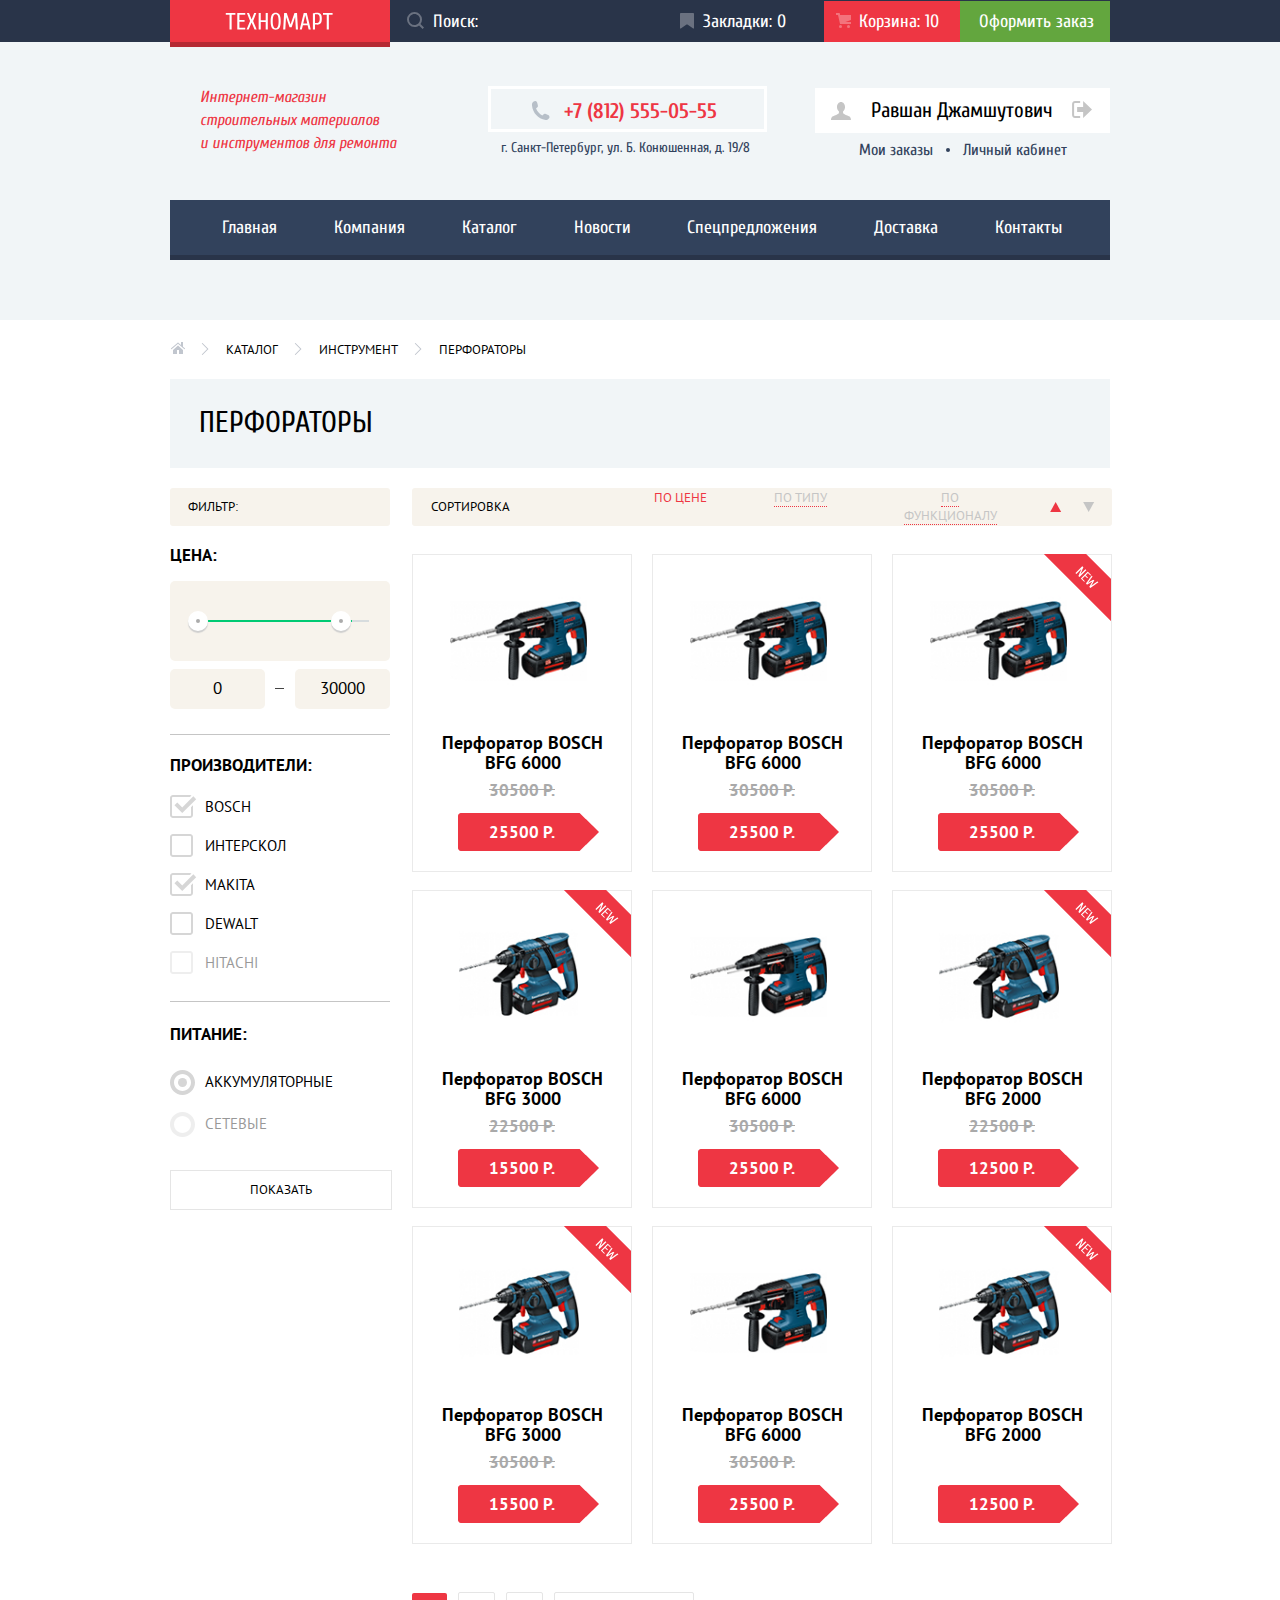
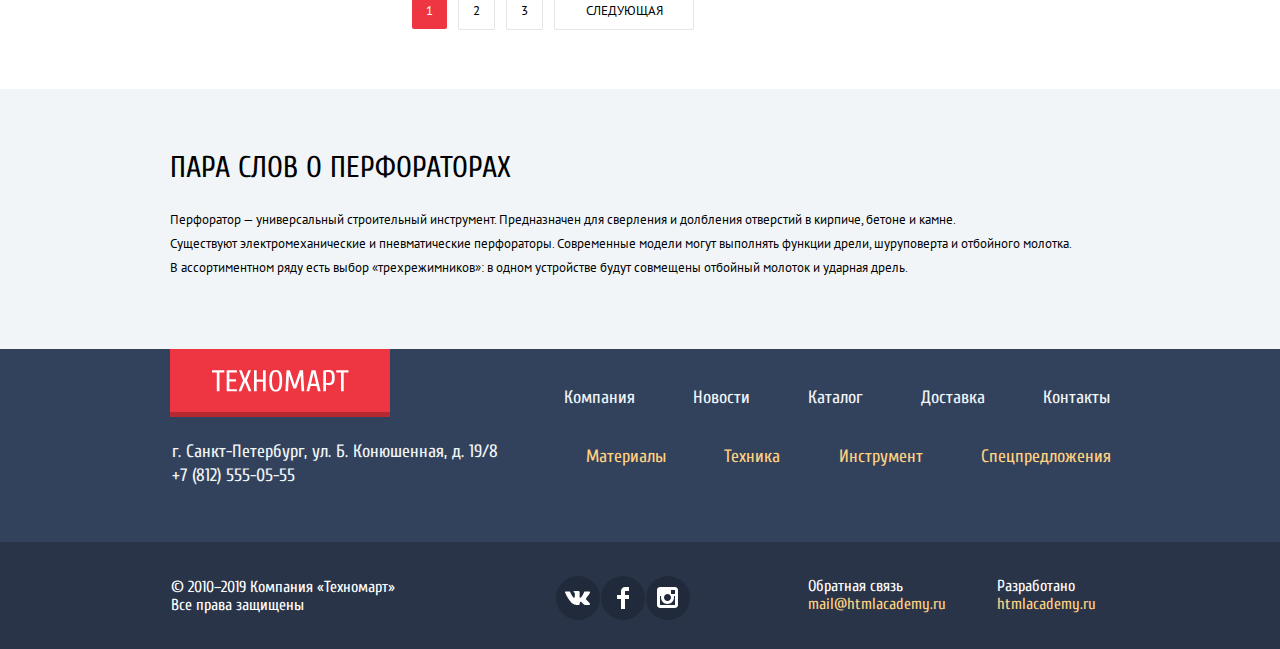
==== commit 4fd83db5: "Внесены  заключительные исправления" ====
--- a/catalog.html
+++ b/catalog.html
@@ -32,7 +32,7 @@
     <section class="content">
       <section class="header-middle">
         <h1 class="header-description-index">Интернет-магазин<br>строительных материалов<br> и инструментов для ремонта</h1>
-        <address><a class="phone-catalog" href="tel:+78125550555">+7 (812) 555-05-55</a>
+        <address class="catalog-main-address"><a class="phone-catalog" href="tel:+78125550555">+7 (812) 555-05-55</a>
           <p class="address-catalog">г. Санкт-Петербург, ул. Б. Конюшенная, д. 19/8</p>
         </address>
         <div class="profile-catalog">
@@ -58,7 +58,7 @@
         <li><a class="list-nav-news" href="#">Новости</a></li>
         <li><a class="list-nav-suggest" href="#">Спецпредложения</a></li>
         <li><a class="list-nav-delivery" href="#">Доставка</a></li>
-        <li><a class="list-nav-kontakts" href="#">Контакты</a></li>
+        <li><a class="list-nav-contacts" href="#">Контакты</a></li>
       </ul>
     </nav>
   </header>
@@ -274,10 +274,10 @@
             </li>
           </ul>
           <div class="pages">
-            <button class="page1" type="button">1</button>
-            <button type="button">2</button>
-            <button type="button">3</button>
-            <button type="button">Следующая</button>
+            <a class="page1" href="#">1</a>
+            <a href="#">2</a>
+            <a href="#">3</a>
+            <a href="#">Следующая</a>
           </div>
         </section>
       </section>
--- a/css/style.min.css
+++ b/css/style.min.css
@@ -1 +1 @@
-:root{--Basic-red: #EE3643;--loan-button: #FF5357;--Basic-darkred: #BA2732;--red-focus: #CA2C37;--Special-blue: #3BBCE3;--Special-lilac: #DC91D8;--Basic-greenborder: #63A63E;--Special-green: #5FBB2D;--Basic-greenklick: #518534;--Special-greenlight: #8ED78F;--button-buy-static: #367315;--Basic-grey: #3D546F;--Basic-backgroundheader: #293449;--shadow-service: #405069;--Basic-backgroundklick: #161D29;--Basic-fontcolor: #32425C;--button-items-active: #99A1AE;--back-nav-active: #1D2739;--Basic-black: #000000;--Basic-soft-grey: #C5C5C5;--Basic-delcolor: #A9A9A9;--Basic-middle-grey: #B5B5B5;--Special-lightgrey: #EAEAEA;--Basic-background: #F1F5F7;--Button-pages: #E5E5E5;--Basic-white: #ffffff;--Special-ylellow: #FFBF47;--Special-yellowlight: #FFD180;--Basic-bg-soshial-start: #212A3A;--hover-textwhite: rgba(255, 255, 255, 0.5);--best-block: #F9F5F0;--basic-colorfilter: #F7F3EC;--basic-lowwhite: rgba(255, 255, 255, 0.3);--items-shadow: rgba(0, 0, 0, 0.15);--modal-back: #F4F4F4;--scale: #d7dcde;--bar: #00ca74;--toggle: #ababab;--toggle-shadow: #cfcfcf;--filter-button: #e5e5e5}body{min-width:960px;margin:0;padding:0;font-family:"Cuprum",Arial,sans-serif;font-weight:400}a{text-decoration:none;color:var(--Basic-white)}img{max-width:100%;height:auto}.page-body{display:grid;min-height:100%;grid-template-rows:-webkit-min-content 1fr -webkit-min-content;grid-template-rows:min-content 1fr min-content;align-content:start}.visually-hidden{position:absolute;width:1px;height:1px;margin:-1px;border:0;padding:0;clip:rect(0 0 0 0);overflow:hidden}*,::after,::before{box-sizing:border-box}.content{width:940px;margin:0 auto}.reset-list,.slider-list li{margin:0;padding:0}.profile-catalog{display:flex;flex-direction:column;align-items:center;flex-shrink:0;margin-top:2px;position:relative}.menutop-header{background-color:var(--Basic-backgroundheader);color:var(--Basic-white);height:42px}.header-middle,.inner-menutop-header{display:flex;justify-content:space-between;box-sizing:border-box}.inner-menutop-header{align-items:center;position:relative}.inner-menutop-header a{display:block}.header-middle{padding-top:44px;min-height:158px}.enter,.header-middle{position:relative}.header-block{background-color:var(--Basic-background);display:block;padding-bottom:60px}.logo-header{position:absolute;padding:12px 57px 17px 55px;text-align:center;background-color:var(--Basic-red);box-shadow:inset 0 -5px 0 rgba(0,0,0,.24);left:0;top:0;box-sizing:border-box}.logo-catalog:focus,.logo-catalog:hover{background-color:var(--Basic-red)}.logo-catalog:active,.logo-header:active{background-color:var(--Basic-darkred)}.labels{position:relative;display:flex;align-items:center;align-content:center;justify-content:flex-end}.menutop-search{display:flex;flex-grow:1;margin-left:221px;font-family:Cuprum,Arial,sans-serif;font-style:normal;font-weight:400;font-size:18px;line-height:24px}.menutop-basket,.menutop-bookmarks,.menutop-order{font-family:Cuprum,Arial,sans-serif;font-style:normal;font-weight:400;font-size:18px;line-height:24px}.menutop-search input{display:block;width:271px;height:42px;color:var(--Basic-white);background-color:transparent;border:0;padding-left:42px}.menutop-order,.menutop-search{position:relative}.menutop-search input::-webkit-input-placeholder{color:var(--Basic-white)}.menutop-search input::-moz-placeholder{color:var(--Basic-white)}.menutop-search input::placeholder{color:var(--Basic-white)}.menutop-search svg{fill:var(--Basic-white);position:absolute;top:12px;width:17px;height:17px;box-sizing:border-box;padding:0;margin:0;left:16px;opacity:.3}.menutop-search svg:focus,.menutop-search svg:hover{opacity:1}.menutop-search input:focus,.menutop-search input:focus+svg{color:var(--Basic-black);background-color:var(--Basic-white);fill:var(--Basic-red);opacity:1}.menutop-bookmarks{min-width:150px;box-sizing:border-box;padding-bottom:8px;text-align:center}.menutop-basket,.menutop-order{padding-top:9px;padding-bottom:8px;text-align:center}.menutop-basket{box-sizing:border-box}.menutop-order{min-width:150px}.menutop-basket{min-width:136px;position:relative;padding-left:12px;padding-right:2px}.active-red{background-color:var(--Basic-red);padding-left:16px}.menutop-basket::before,.menutop-bookmarks::before{content:"";position:absolute;top:calc(50% - 8px);left:12px;width:15px;height:16px;background-image:url(../img/icon-cart.svg);background-repeat:no-repeat;opacity:.3}.menutop-bookmarks{position:relative;padding-left:1px;padding-top:10px;padding-right:11px}.menutop-bookmarks::before{left:6px;width:14px;background-image:url(../img/icon-bookmark.svg)}.menutop-order{background-color:var(--Basic-greenborder);padding-left:19px;padding-right:16px;box-sizing:border-box}.menutop-order:focus,.menutop-order:hover{background-color:var(--Special-green)}.menutop-basket,.menutop-bookmarks{opacity:1}.menutop-basket:active,.menutop-basket:active::before,.menutop-bookmarks:active,.menutop-bookmarks:active::before{opacity:.5;background-color:var(--Basic-backgroundklick)}.menutop-basket:active,.menutop-bookmarks:active,.menutop-order:active{color:var(--hover-textwhite)}.menutop-basket:focus::before,.menutop-basket:hover::before,.menutop-bookmarks:focus::before,.menutop-bookmarks:hover::before{opacity:1}.menutop-order:active{background-color:var(--Basic-greenborder)}.header-description-index{font-family:Cuprum,Arial,sans-serif;font-weight:400;margin:0 0 0 30px}.catalog-description,.header-description-catalog,.header-description-index{font-style:italic;font-size:16px;line-height:23px;color:var(--Basic-red)}.header-description-catalog{font-family:Cuprum,Arial,sans-serif;font-weight:400px}.catalog-description{font-weight:400}.phone{position:relative;font-weight:700;font-size:21px;line-height:30px;background-color:transparent;padding:7px 47px 3px 73px;color:var(--Basic-red);border:3px solid var(--Basic-white);box-sizing:border-box;display:inline-block;vertical-align:middle}.address-catalog,.address-index,.phone,.phone-catalog{font-family:Cuprum,Arial,sans-serif;font-style:normal}.phone-catalog{position:relative;font-weight:700;font-size:21px;line-height:30px;background-color:transparent;padding:7px 47px 3px 73px;color:var(--Basic-red);border:3px solid var(--Basic-white);box-sizing:border-box;display:inline-block;margin-left:15px;margin-right:3px;vertical-align:baseline}.phone-catalog::before,.phone::before{content:"";top:12px;width:19px;height:19px;left:40px;background-image:url(../img/icon-phone.svg);position:absolute;box-sizing:border-box;padding:0;margin:0}.header-middle address{margin-left:31px}.address-catalog,.address-index{font-weight:400;font-size:14px;line-height:24px;color:var(--Basic-fontcolor);margin-top:4px;margin-left:12px}.address-catalog{margin-left:28px}.login{position:relative;width:121px;padding:14px 14px 12px 41px;margin-right:10px}.registration{padding:12px 24px}.login,.registration{display:inline-block;font-family:Cuprum,Arial,sans-serif;font-weight:400;font-size:21px;line-height:21px;text-align:center;color:var(--Basic-black);background-color:var(--Basic-white);vertical-align:middle}.login::before{content:"";position:absolute;width:21px;height:17px;top:15px;left:22px;background-repeat:no-repeat}.login:active::before,.login:hover::before{background-image:url(../img/icon-login-hover.svg);background-repeat:no-repeat}.login::before,.login:active::before{background-image:url(../img/icon-login.svg)}.login:hover,.registration:hover{color:var(--Basic-red)}.login:active,.registration:active{color:var(--Basic-soft-grey)}.login::before:active{fill:var(--Basic-soft-grey, #C5C5C5)}.catalog-main-content{display:flex;margin-bottom:59px;margin-top:20px}.filter-block{margin-right:20px}.sort-block{background-color:var(--basic-colorfilter);display:flex;justify-content:space-between;width:700px;height:38px;text-align:center;align-items:center;margin-bottom:28px;border-radius:3px}.sort-up-down{list-style:none;display:grid;grid-template-columns:1fr 1fr;grid-column-gap:21px;padding-right:17px}.list-sort,.list-sort2 a{font-family:PT Sans,Arial,sans-serif;font-style:normal;font-size:13px;text-transform:uppercase}.list-sort{font-weight:400;line-height:18px;margin:0;padding:19px 140px 19px 19px}.list-sort2{list-style:none;margin:1px 0 0;display:grid;grid-template-columns:53px 53px 113px;grid-column-gap:67px;padding:0}.list-sort2 a{border-bottom:1px dotted var(--Basic-red);color:var(--Basic-soft-grey);line-height:15px;text-decoration:none}.list-sort2 a:focus,.list-sort2 a:hover{color:var(--Basic-black);border-bottom:1px solid var(--Basic-red)}.list-sort2 .list-sort2_active,.list-sort2 a:active{color:var(--Basic-red);border-bottom:none}.list-sort2_function{padding-bottom:3px}.menutop-user{position:relative;color:var(--Basic-black);font-style:normal;font-weight:400;font-size:21px;line-height:21px;background-color:var(--Basic-white);padding:12px 57px 12px 56px;margin-bottom:7px;display:inline-block;box-sizing:border-box;vertical-align:middle}.login_catalog,.user{position:absolute;width:20px;cursor:pointer;fill:var(--Basic-soft-grey, #C5C5C5)}.user{height:18px;top:14px;left:16px}.login_catalog{height:17px;right:18px;top:13px}.menutop-myprofile::after{position:absolute;content:'';width:4px;height:4px;top:7px;right:-17px;background-color:var(--Basic-fontcolor, #32425C);border-radius:50%}.menutop-myprofile,.menutop-myprofile2{position:relative;font-style:normal;font-weight:400;font-size:16px;line-height:18px;color:var(--Basic-fontcolor);display:inline-block;vertical-align:middle}.menutop-myprofile2{padding-left:26px}.menutop-myprofile2:focus,.menutop-myprofile2:hover,.menutop-myprofile:focus,.menutop-myprofile:hover{color:var(--Basic-red)}.menutop-myprofile:hover::after{background-color:var(--Basic-red)}.menutop-myprofile2:active,.menutop-myprofile:active,.menutop-user:active{color:var(--Basic-soft-grey, #C5C5C5)}.logout:focus-within>.login_catalog,.logout:hover>.login_catalog,.menutop-user:focus-within>.user,.menutop-user:hover>.user{fill:var(--Basic-fontcolor);outline:0}.icon-down,.icon-up,.logout:active>.login_catalog,.menutop-user:active>.user{fill:var(--Basic-soft-grey, #C5C5C5)}.menutop-myprofile:active::after{background-color:var(--Basic-soft-grey, #C5C5C5)}.icon-down,.icon-up{cursor:pointer}.icon-down:focus,.icon-down:hover,.icon-up:focus,.icon-up:hover{fill:var(--Basic-black)}.icon-down:active,.icon-up:active,.icon-up_active{fill:var(--Basic-red)}.equipment{background-color:var(--Basic-background)}.equipment h2{font-family:Cuprum,Arial,sans-serif;font-style:normal;font-weight:400;font-size:30px;line-height:30px;text-transform:uppercase;padding-top:64px;margin:0 0 25px}.equipment-content,.min-nav{font-family:PT Sans,Arial,sans-serif;font-style:normal;font-weight:400;font-size:13px}.equipment-content{line-height:24px;padding-bottom:69px;margin-bottom:0}.min-nav{position:relative;display:flex;align-items:center;line-height:18px;text-transform:uppercase;padding-top:21px;padding-bottom:20px;box-sizing:border-box}.min-nav a{position:inherit}.min-nav a:not(:first-child)::before{position:absolute;content:'';width:8px;height:12px;background-image:url(../img/icon-right-small.svg);background-repeat:no-repeat;left:-25px;top:2px}.back-nav{background-color:var(--Basic-fontcolor);box-shadow:inset 0 -5px 0 var(--Basic-backgroundheader);box-sizing:border-box}.list-nav{font-family:Cuprum,Arial,sans-serif;font-style:normal;font-weight:400;font-size:18px;line-height:24px;list-style:none;color:var(--Basic-white);text-decoration:none;display:grid;grid-template-columns:repeat(7,auto);padding-left:25px;padding-right:18px;margin:0}.list-nav a{padding:16px 24px 20px 27px;display:block}.list-nav a:focus,.list-nav a:hover{background-color:var(--Basic-backgroundheader)}.list-nav a:active{background-color:var(--back-nav-active);color:var(--hover-textwhite)}.main-block{background-color:var(--Basic-white)}.promo{padding-top:59px;padding-bottom:45px;display:flex;justify-content:space-between}.promo-block2,.promo-blocks1{width:620px;display:flex;flex-direction:column}.promo-block2{width:300px}.promo-block1{display:flex;justify-content:space-between;margin-bottom:20px}.slider-list p{margin:0}.promo-items-1,.promo-items-2,.promo-items-3,.promo-items-4,.promo-items-5{font-style:normal;font-weight:700;font-size:24px;line-height:30px;color:var(--Basic-white)}.items{border:1px solid var(--Special-lightgrey)}.article-1,.article-2,.article-3,.article-4,.article-5{width:300px;height:123px;position:relative}.article-1,.article-5{background-color:var(--Special-ylellow)}.article-2{background-color:var(--Special-blue)}.article-3{background-color:var(--Special-lilac)}.article-4{background-color:var(--Special-greenlight)}.article-3,.article-4{margin-bottom:20px}.article-1::after,.article-2::after,.new::before{content:"";position:absolute;background-repeat:no-repeat}.new::before{top:0;right:0;width:70px;height:70px;background-image:url(../img/new.png);background-position:center;z-index:1}.article-1::after,.article-2::after{top:31px;left:213px;width:44px;height:65px;background-image:url(../img/icon-1.svg);background-size:cover}.article-2::after{top:34px;left:194px;width:75px;height:61px;background-image:url(../img/icon-2.svg)}.article-3::after{content:"";position:absolute;top:31px;left:191px;width:78px;height:62px;background-image:url(../img/icon-3.svg)}.article-4::after,.article-5::after{content:"";position:absolute;top:26px;left:196px;width:59px;height:72px;background-image:url(../img/icon-4.svg)}.article-5::after{top:32px;left:191px;width:78px;height:63px;background-image:url(../img/icon-5.svg)}.promo-block1 h3,.promo-block2 h3{padding-left:22px;padding-top:20px;margin:0}.promo-items-a{color:var(--Basic-white);font-style:normal;font-weight:400;font-size:14px;line-height:18px;text-align:center;text-transform:uppercase;width:135px;height:38px;padding:10px;display:block;background-color:var(--basic-lowwhite);box-sizing:border-box;margin-top:14px;margin-left:23px}.promo-items-a:focus,.promo-items-a:hover{background-color:rgba(197,197,197,.3)}.promo-items-a:active{background-color:rgba(169,169,169,.3)}.slider-list{list-style:none;width:620px;height:266px;margin-top:20px;padding:0}.slider-button,.slider-list{position:relative}.list-promo-slider,.slider-promo-items{font-style:normal;color:var(--Basic-white);padding-left:24px}.slider-promo-items{font-weight:700;font-size:36px;line-height:36px;text-transform:uppercase;margin:0 0 5px;padding-top:23px}.list-promo-slider{font-weight:400;font-size:18px;line-height:24px}.best-block-items{list-style:none;display:flex;padding:0;margin-bottom:70px;flex-wrap:wrap}.best-block-items li{position:relative;width:220px;min-height:318px;display:flex;flex-direction:column;text-align:center;margin-right:20px}.best-block-items li:nth-child(4n){margin-right:0;padding-right:0}.best-block-items2 li:nth-child(4n){padding-right:0}.best-block-items .img-wrap{height:164px;display:flex;align-items:center;justify-content:center;margin-bottom:8px}.best-block-items2{list-style:none;display:grid;grid-template-columns:1fr 1fr 1fr 1fr;padding:0;margin-top:20px;margin-bottom:50px}.best-block-items2 li{width:220px;height:145px;margin-right:20px;text-align:center;border:1px solid var(--Special-lightgrey);background-color:var(--Basic-white)}.best-block-items2 li:nth-child(4n){margin-right:0;margin-bottom:20px}.best-block-items2 a{display:flex;height:100%;justify-content:center;align-items:center}.best-block-items2 img,.items img{-o-object-fit:contain;object-fit:contain}.best-block-items2 li:focus,.best-block-items2 li:hover{box-shadow:0 4px 20px var(--items-shadow)}.best-block-items2 li:active{opacity:.5}.best-block-items2_vend1{background-image:url(../img/vend-bosh.png);background-repeat:no-repeat}.best-block-items2_vend2{padding-bottom:8px}.best-block-items2_vend3{padding-bottom:6px}.best-block-items2_vend4{padding-bottom:16px}.best-block-items2_vend5{padding-left:8px}.index-add-slider,.index-current-slider{position:absolute;width:620px;height:266px;background-color:var(--Basic-middle-grey);background-image:url(../img/slider-perforator.jpg);background-repeat:no-repeat;z-index:2}.index-add-slider{display:none;background-image:url(../img/slider-snippet.jpg);z-index:1}.article-slider{position:relative}.arrow-left,.arrow-right{position:absolute;width:22px;height:40px;top:123px;left:23px;z-index:22}.arrow-right{left:578px}.control{position:absolute;right:295px;bottom:33px;z-index:23}.control button{width:10px;height:10px;padding:0;background-color:var(--Basic-red, #EE3643);border:2px solid var(--Basic-white);border-radius:50%;cursor:pointer}.control .buttonfirst{background-color:var(--Basic-white);margin-right:7px}.best-block-items-catalog{list-style:none;display:grid;grid-template-columns:repeat(auto-fill,220px);grid-column-gap:20px;grid-row-gap:18px;margin:0;padding:0}.best-block-items-catalog p{z-index:1}.best-block-items-catalog li{border:1px solid var(--Special-lightgrey);position:relative;width:220px;min-height:318px;flex-basis:25%;display:flex;flex-direction:column;text-align:center;box-sizing:border-box;padding-bottom:20px;margin:0}.best-block-items-catalog li:nth-child(3n){margin-right:0}.best-block-items-catalog .img-wrap{height:164px;display:flex;align-items:center;justify-content:center;margin-bottom:8px}.catalogitems-img1{padding-right:7px;padding-top:8px}.catalogitems-img4{padding-right:8px;padding-top:3px}.catalogitems-img5,.catalogitems-img6,.catalogitems-img7,.catalogitems-img8,.catalogitems-img9{padding-right:7px;padding-top:8px}.items p{margin:0;z-index:1}.indexitems-img1{margin-top:7px}.indexitems-img2{margin-right:10px;margin-top:2px}.indexitems-img3{margin-right:9px;margin-top:4px}.indexitems-img4{margin-right:12px;margin-top:2px}.pages{margin-top:48px}.pages button{padding:9px 14px;border:1px solid var(--Button-pages, #E5E5E5);background-color:var(--Basic-white);border-radius:2px;color:var(--black);font-family:"PT Sans",Arial,sans-serif;font-style:normal;font-weight:400;font-size:13px;line-height:18px;text-transform:uppercase;cursor:pointer;margin-right:7px}.pages button:last-child{padding:9px 30px 9px 31px}.pages button:focus,.pages button:hover{border:1px solid var(--Basic-soft-grey, #C5C5C5)}.pages button:active{border:1px solid var(--Basic-red)}.pages button:first-child{border-color:var(--Basic-red);background-color:var(--Basic-red);color:var(--Basic-white);border:0}.best-block{background-color:var(--best-block);display:flex;justify-content:space-between;align-items:center;height:89px;box-sizing:border-box}.menu-list-catalog1,.menu-list-catalog2,.menu-list-catalog3,.menu-list-catalog4{font-family:PT Sans,Arial,sans-serif;font-style:normal;font-weight:400;font-size:13px;line-height:18px;color:var(--Basic-black);padding-right:41px}.catalog-products-puncher{font-style:normal;font-weight:400;font-size:30px;line-height:30px;text-transform:uppercase;background-color:var(--Basic-background);padding-left:29px;padding-top:29px;padding-bottom:30px;box-sizing:border-box}.catalog-items{font-family:PT Sans,Arial,sans-serif;font-style:normal;font-weight:700;font-size:18px;line-height:20px;margin-top:4px;z-index:1;margin-left:1px;margin-bottom:7px;padding-top:2px}.nodel{margin-bottom:35px}.del,.price-controls label{line-height:18px;text-align:center}.del,.filter-item legend{font-weight:700;font-size:17px}.del,.items .price{font-family:PT Sans,Arial,sans-serif;font-style:normal;text-transform:uppercase}.del{color:var(--Basic-delcolor);display:inline-block;margin:0;vertical-align:middle}.best-block-items{margin-top:19px}.items .price{font-weight:700;font-size:17px;line-height:18px;text-align:center;color:var(--Basic-white);background-image:url(../img/button-price.png);background-repeat:no-repeat;background-position:45px;padding-top:10px;padding-bottom:10px;min-width:141px;margin-top:auto}.filter-item{margin:0;padding:0;border:0}.filter-item .power::before,.filter-item .vendor::before{content:'';position:absolute;top:-16px;display:block;width:220px;height:1px;background-color:var(--Basic-soft-grey, #C5C5C5);left:0}.filter-item .power::before{top:-18px}.filter-item legend{position:relative;line-height:30px;color:var(--Basic-black)}.range-filter{width:220px;margin-top:11px}.filter-item legend,.filter-title{font-family:PT Sans,Arial,sans-serif;font-style:normal;text-transform:uppercase}.filter-title{font-weight:400;font-size:13px;line-height:18px;background-color:var(--basic-colorfilter);width:220px;padding-bottom:10px;padding-left:18px;margin-bottom:14px;padding-top:10px;display:inline-block;border-radius:3px;vertical-align:baseline}.price-controls input,.range-controls{border-radius:5px;background-color:var(--basic-colorfilter)}.range-controls{position:relative;height:41px;margin-bottom:8px;padding-top:39px;padding-right:39px;padding-left:26px;box-sizing:initial}.range-controls .scale{height:2px;background:var(--scale, #d7dcde);width:173px}.range-controls .bar{width:90%;height:2px;background:var(--bar, #00ca74)}.range-controls .toggle{position:absolute;top:30px;left:15px;width:4px;height:4px;padding:0;border:8px solid var(--Basic-white, #ffffff);background-color:var(--toggle, #ababab);border-radius:50%;box-shadow:0 2px 1px 0 var(--toggle-shadow, #cfcfcf);cursor:pointer;box-sizing:content-box}.range-controls .toggle-min{left:18px}.range-controls .toggle-max{left:161px}.price-controls{display:flex;justify-content:space-between}.price-controls label{font-size:16px}.price-controls input{font-family:PT Sans,Arial,sans-serif;font-size:17px;width:95px;padding-top:10px;padding-bottom:10px;text-align:center;border:0;box-sizing:border-box}.min-price{position:relative}.min-price input:first-child{margin-left:0;margin-right:12px}.min-price::after{content:"";position:absolute;top:19px;left:105px;height:1px;width:9px;background-color:#444}.filter-option label{position:relative;display:block;font-family:PT Sans,Arial,sans-serif;font-style:normal;font-weight:400;font-size:15px;line-height:19px;cursor:pointer;-webkit-user-select:none;-moz-user-select:none;user-select:none;text-transform:uppercase;padding-left:35px}.checkbox label{margin-bottom:20px}.radiobox .akk{margin-bottom:23px}.checkbox label::before{content:"";position:absolute;left:0;top:-2px;width:24px;height:23px;opacity:.7;background-image:url(../img/checkbox-off.svg);background-color:var(--Basic-white);background-position:center;background-repeat:no-repeat}.checkbox input:checked+label::before{width:27px;background-image:url(../img/checkbox-on.svg)}.checkbox input:hover:not(:disabled)+label:hover::before{opacity:1}input[type=checkbox]:disabled+label,input[type=radio]:disabled+label{opacity:.4;cursor:default}.radiobox label::before{content:"";position:absolute;left:0;top:-2px;width:25px;height:25px;background-image:url(../img/radio-off.svg);background-color:var(--Basic-white);background-position:center;background-repeat:no-repeat;opacity:.7}.radiobox input:checked+label::before{background-image:url(../img/radio-on.svg)}.radiobox input:focus:not(:disabled)+label:focus,.radiobox input:focus:not(:disabled)+label:focus::before,.radiobox input:hover:not(:disabled)+label:hover::before{opacity:1}.border_fieldset{border-top:1px solid var(--modal-back);margin-top:23px}.vendors legend{margin-bottom:17px}.power legend{margin-bottom:23px}.vendors{margin-top:41px}.power{margin-top:27px;margin-bottom:37px}.service p{margin:0}.service-block h2,.serviсe-slider-button button{font-family:Cuprum,Arial,sans-serif;font-style:normal;line-height:30px}.service-block h2{font-weight:400;font-size:30px;margin:0;text-transform:uppercase;padding-top:64px;padding-bottom:25px}.serviсe-slider{margin-top:70px;display:flex;flex-wrap:wrap;padding-bottom:54px}.serviсe-slider-button{position:relative;width:240px;display:flex;flex-direction:column;padding-bottom:45px}.serviсe-slider-button .default{box-shadow:0 1px 0 var(--Basic-backgroundheader, #293449),inset 0 1px 0 var(--shadow-service, #405069)}.serviсe-slider-button button{text-align:left;margin-bottom:1px;box-sizing:border-box;padding-left:22px;padding-top:14px;padding-bottom:17px;font-weight:700;font-size:21px;border:0}.serviсe-slider-button .activ{cursor:default;color:var(--Basic-fontcolor, #32425C);background-color:var(--Basic-white, #ffffff)}.serviсe-slider-button .default{cursor:pointer;color:var(--Basic-white, #ffffff);background-color:var(--Basic-fontcolor, #32425C)}.serviсe-slider-button .current{cursor:default;background-color:var(--Basic-white, #ffffff);color:var(--Basic-fontcolor, #32425C)}.serviсe-slider-button .default:focus,.serviсe-slider-button .default:hover{background-color:var(--Basic-backgroundheader, #293449)}.serviсe-slider-button::after{content:"";position:absolute;width:10px;height:279px;bottom:-4px;right:0;background-image:url(../img/shadow.png);background-position:right}.serviсe-block-items{width:620px;height:100%;display:block;list-style:none;position:relative;flex-grow:1;padding:0;margin:0 0 0 80px;box-sizing:border-box}.slider-delivery-back .text-about-us,.slider-loan-back .text-about-us,.slider-security-back .text-about-us{position:relative;z-index:10}.slide-current{display:block}.hidden{display:none}.slider-delivery-back::after{content:"";position:absolute;z-index:8;bottom:-126px;right:1px;width:468px;height:261px;background-image:url(../img/delivery.png)}.slider-loan-back::after,.slider-security-back::after{content:"";position:absolute;z-index:8;bottom:-106px;right:0;width:389px;height:283px;background-image:url(../img/security.png);background-repeat:no-repeat}.slider-loan-back::after{bottom:-177px;width:465px;height:285px;background-image:url(../img/loan.png)}.titles-h2,.titles-h4{font-family:Cuprum,Arial,sans-serif;font-style:normal;font-weight:400;font-size:30px;line-height:30px;margin:0;text-transform:uppercase}.titles-h2{padding-top:29px;padding-bottom:30px;padding-left:29px}.titles-h4{padding-bottom:28px;color:var(--Basic-fontcolor, #32425C)}.about-us h2,.slider-loan-back a{font-weight:400;text-transform:uppercase}.about-us h2{font-size:30px;line-height:30px;font-family:"Cuprum","Arial",sans-serif;margin:0 0 24px}.about-us{background-color:var(--Basic-white)}.content-about-us{display:flex;justify-content:space-between;padding-top:70px;padding-bottom:70px}.content-about-us img{margin-top:32px;margin-bottom:21px}.content-about-us ul{padding:0 0 0 37px;margin:0 0 20px}.text-about-us,.text-about-us1{font-family:PT Sans,Arial,sans-serif;font-size:13px;margin:0}.slider-loan-back a{font-family:Cuprum,Arial,sans-serif;font-style:normal;font-size:14px;line-height:18px;display:flex;align-items:center;text-align:center;display:block;padding:10px 44px;color:var(--Basic-white, #ffffff);background-color:var(--loan-button, #FF5357);border:0;margin-top:33px;position:absolute;z-index:10}.list-about-us,.text-about-us,.text-about-us1,.text-about-us2{font-style:normal;font-weight:400;line-height:24px}.text-about-us2{font-family:PT Sans,Arial,sans-serif;font-size:13px;margin-top:26px;margin-bottom:1px}.list-about-us{position:relative;font-family:Cuprum,Arial,sans-serif;font-size:18px;list-style:none;margin:0 0 12px}.list-about-us::before{box-sizing:border-box;content:'';position:absolute;top:12px;display:block;width:25px;height:2px;background-color:var(--Basic-red, #EE3643);left:-35px}.list-about-us:first-child::before{top:14px}.list-about-us:last-child::before{top:10px;left:-38px}.button-red-catalog,.button-red-products,.button-red-vends{box-sizing:border-box;display:block;padding-top:10px;padding-bottom:9px}.button-red-catalog{text-align:center;background-color:var(--Basic-red);color:var(--Basic-white);vertical-align:middle;text-transform:uppercase;border:0}.button-red-products,.button-red-vends{font-family:Cuprum,Arial,sans-serif;font-style:normal;font-weight:400;font-size:14px;line-height:18px}.button-red-about,.button-red-contact,.button-red-products,.button-red-vends{text-align:center;background-color:var(--Basic-red);color:var(--Basic-white);vertical-align:middle;text-transform:uppercase;border:0}.button-red-about{font-family:Cuprum,Arial,sans-serif;font-style:normal;font-weight:400;font-size:14px;line-height:18px}.button-red-contact{box-sizing:border-box}.button-red-catalog,.button-red-contact,.button-red-standart{font-family:Cuprum,Arial,sans-serif;font-style:normal;font-weight:400;font-size:14px;line-height:18px}.button-red-standart{text-align:center;color:var(--Basic-white);vertical-align:middle;text-transform:uppercase;border:0;box-sizing:border-box;display:block;padding-top:10px;padding-bottom:9px}.button-red-catalog{position:absolute;bottom:43px;left:25px;margin:0;width:192px;z-index:3}.button-red-products,.button-red-standart{width:192px;margin-right:14px}.button-red-products{margin-bottom:5px}.button-red-standart{padding-right:7px}.botton-before{position:absolute;z-index:4;left:25px;top:10px;background-color:var(--Basic-red);width:20px;height:25px}.button-red-about:focus,.button-red-about:hover,.button-red-catalog:focus,.button-red-catalog:hover,.button-red-contact:focus,.button-red-contact:hover,.button-red-products:focus,.button-red-products:hover,.button-red-standart:focus,.button-red-standart:hover,.button-red-vends:focus,.button-red-vends:hover{background-color:var(--red-focus)}.button-red-about:active,.button-red-catalog:active,.button-red-contact:active,.button-red-products:active,.button-red-standart:active,.button-red-vends:active{background-color:var(--Basic-darkred)}.button-red-about,.button-red-contact{padding-top:11px;padding-bottom:9px;display:block}.button-red-about{width:220px;box-sizing:border-box;margin-top:7px}.button-red-contact{width:300px}.button-red-standart{background-color:var(--Basic-red)}.button-buy,.button-items{font-family:"Cuprum","Arial",sans-serif;font-size:14px;line-height:18px;text-align:center;text-transform:uppercase;border-radius:2px;box-sizing:border-box}.button-buy{position:relative;background-color:var(--Basic-greenborder);display:block;width:135px;padding:9px 9px 9px 16px;border:0;box-shadow:inset 0 -3px 0 var(--button-buy-static);margin-top:38px;margin-bottom:10px}.button-buy::before{content:"";position:absolute;width:15px;height:15px;top:9px;left:27px;background-image:url(../img/icon-cart-buy.svg);background-repeat:no-repeat;fill:var(--Basic-soft-grey, #C5C5C5);opacity:.3}.button-buy:focus,.button-buy:hover{background-color:var(--Special-green, #5FBB2D)}.button-buy:active{background-color:var(--Basic-greenklick, #518534)}.button-items{width:135px;display:block;padding:9px 31px 7px 26px;background-color:transparent;border:3px solid var(--Basic-greenborder);cursor:pointer}.button-items:focus,.button-items:hover{border-color:var(--Basic-fontcolor, #32425C)}.button-items:active{border-color:var(--button-items-active, #99A1AE);opacity:.52}.list-legend{list-style:none;margin:0;padding:0}.filter-button{font-family:PT Sans,Arial,sans-serif;font-style:normal;font-weight:400;padding:10px 79px;font-size:13px;line-height:18px;text-transform:uppercase;border:1px solid var(--filter-button, #e5e5e5);background-color:var(--Basic-white);cursor:pointer}.filter-button:focus,.filter-button:hover{border-color:var(--Basic-middle-grey)}.hidden-items{position:absolute;background-color:var(--Basic-white);width:100%;height:100%;display:none;flex-direction:column;align-items:center;left:0;top:0;z-index:0}.items:hover .hidden-items{display:flex}.new-buy::before{content:"";position:absolute;top:-1px;right:0;width:70px;height:70px;background-image:url(../img/new.png);background-repeat:no-repeat;background-position:center;z-index:1}.best-block-items li{box-sizing:border-box;padding-bottom:20px}.best-block-items li:focus,.best-block-items li:hover,.best-block-items-catalog li:focus,.best-block-items-catalog li:hover{box-shadow:0 4px 20px var(--items-shadow)}.serviсe{background-color:var(--Basic-background)}.service-block{display:flex;flex-direction:column;justify-content:space-between}.logo-footer{background:var(--Basic-red);box-shadow:inset 0 -5px 0 rgba(0,0,0,.24);padding:20px 41px 25px;position:relative}.footer-add,.footer-main{list-style:none;display:flex;flex-wrap:wrap;flex-basis:560px;justify-content:space-between}.footer-add{margin-left:auto}.footer-main{padding:37px 0 0 14px;margin:0}.footer-add{margin-top:0;margin-bottom:0;padding:24px 0 0}.social{list-style:none;display:flex;padding-left:0;margin:0}.academy{color:var(--Special-yellowlight);display:block}.list-footer-add,.list-footer-main{font-family:Cuprum,Arial,sans-serif;font-style:normal;font-weight:400;font-size:18px;line-height:24px;margin:0}.list-footer-add{color:var(--Special-yellowlight)}.list-footer-main{color:var(--Basic-background)}.list-footer-add:focus,.list-footer-add:hover,.list-footer-main:focus,.list-footer-main:hover{-webkit-text-decoration-line:underline;text-decoration-line:underline}.list-footer-main:active{color:var(--Basic-background, #F1F5F7);opacity:.5;text-decoration:none}.list-footer-add:active{color:var(--Special-yellowlight, #FFD180);opacity:.5;text-decoration:none}.address-footer{color:var(--Basic-background);font-family:Cuprum,Arial,sans-serif;font-style:normal;font-weight:400;font-size:18px;line-height:24px;margin:0;padding:19px 0 0}.top-footer-flex,.top-footer-flex2{justify-content:space-between;display:flex;flex-wrap:wrap;position:relative}.top-footer-flex2{padding-bottom:54px;padding-left:2px}.top-footer-flex2 a{padding-top:5px;padding-bottom:5px;margin-right:-1px;margin-left:36px}.top-footer-block{background-color:var(--Basic-fontcolor)}.bottom-footer-block{background-color:var(--Basic-backgroundheader);color:var(--Basic-white)}.bottom-footer-block-content{display:flex;justify-content:space-between;padding-top:34px;padding-bottom:29px;box-sizing:border-box}.bottom-footer-company{font-family:Cuprum,Arial,sans-serif;font-style:normal;font-weight:400;font-size:16px;line-height:18px;margin:0}.bottom-footer-company1{padding:0}.bottom-footer-company1,.bottom-footer-company2{font-family:Cuprum,Arial,sans-serif;font-style:normal;font-weight:400;font-size:16px;line-height:18px;margin:0}.bottom-footer-company{padding:2px 43px 0 1px}.bottom-footer-company2{padding:0 14px 0 51px}.bottom-footer-us{display:flex;padding:1px 0 0}.bottom-footer-us a:focus,.bottom-footer-us a:hover{text-decoration:underline}.bottom-footer-us a:active{color:var(--Basic-red)}.facebook,.instagram,.vk{position:relative;display:block;width:44px;height:44px;margin-right:1px;background:var(--Basic-bg-soshial-start)}.facebook:active,.facebook:focus,.facebook:hover,.instagram:active,.instagram:focus,.instagram:hover,.vk:active,.vk:focus,.vk:hover{background-color:var(--Basic-red)}.vk{background-image:url(../img/social-vk.svg)}.facebook{background-image:url(../img/social-facebook.svg)}.instagram{background-image:url(../img/social-instagram.svg)}.facebook,.instagram,.vk{content:"";border-radius:50%;background-repeat:no-repeat;background-position:50% 50%}.modal{display:block;position:fixed;top:0;right:0;bottom:0;left:0;margin:auto;box-shadow:0 4px 20px var(--items-shadow);background-color:var(--Basic-white);border-top:7px solid var(--Basic-red)}.modal-contact{display:none;z-index:40;top:111px;bottom:auto;width:620px;right:13px}.modal-contact form{display:flex;flex-direction:row;flex-wrap:wrap;justify-content:center}.modal-contact p{display:flex;flex-direction:column;align-items:flex-start;font-family:Cuprum,Arial,sans-serif;font-style:normal;font-weight:400;font-size:18px;line-height:24px}.modal-contact label{margin-bottom:11px}.modal-contact input,.modal-contact textarea{display:block;border:2px solid var(--Basic-soft-grey, #c5c5c5);font-family:"PT Sans",Arial,sans-serif;font-size:13px;line-height:24px;color:var(--Basic-black);border-radius:2px}.modal-contact input{width:220px;height:38px;padding-left:10px;padding-bottom:2px}.name{margin-right:20px}.email,.name{margin-top:41px;margin-bottom:13px}.letter{margin-top:0;margin-bottom:37px}.modal-contact textarea{width:460px;height:114px;padding-left:12px}.basket-close,.contact-close,.map-close{position:absolute;top:15px;right:10px;width:22px;height:22px;background-color:transparent;background-image:url(../img/icon-close-modal.svg);background-repeat:no-repeat;border:0;cursor:pointer}.button-modal,.modal-basket__button a{background-color:var(--Basic-red);color:var(--Basic-white)}.button-modal{display:block;width:460px;font-family:Cuprum,Arial,sans-serif;font-style:normal;font-weight:400;font-size:14px;line-height:18px;padding-top:11px;padding-bottom:9px;border:0;cursor:pointer;text-align:center;text-transform:uppercase}.modal-contact-button{background-color:var(--modal-back, #F4F4F4);padding:37px 80px}.modal-map{display:none;width:943px;height:449px;z-index:40}.modal-map img{display:block}.modal-map iframe{border:0}.modal-basket_flex{display:flex;flex-direction:column}.modal-basket{display:none;width:620px;height:282px;z-index:40;top:120px}.modal-basket__button{background-color:var(--modal-back, #F4F4F4);padding-top:37px;padding-bottom:37px;display:flex;justify-content:center}.modal-basket__button a{padding:11px 47px 9px 46px;margin-right:10px}.modal-basket p,.modal-basket__button a,.modal-basket__button button{font-family:Cuprum,Arial,sans-serif;font-style:normal;text-align:center}.modal-basket__button a,.modal-basket__button button{display:block;font-weight:400;font-size:14px;line-height:18px;text-transform:uppercase}.modal-basket__button button{padding:11px 31px 9px 32px;border:0;background-color:var(--Basic-white);cursor:pointer}.modal-basket p{position:relative;font-weight:700;font-size:24px;line-height:30px;justify-content:center;align-items:center;margin-top:73px;margin-bottom:63px}.modal-basket p:before{content:"";position:absolute;width:66px;height:66px;top:-15px;left:80px;background-image:url(../img/icon-mark.svg);background-repeat:no-repeat}+:root{--Basic-red: #EE3643;--loan-button: #FF5357;--Basic-darkred: #BA2732;--red-focus: #CA2C37;--Special-blue: #3BBCE3;--Special-lilac: #DC91D8;--Basic-greenborder: #63A63E;--Special-green: #5FBB2D;--Basic-greenklick: #518534;--Special-greenlight: #8ED78F;--button-buy-static: #367315;--Basic-grey: #3D546F;--Basic-backgroundheader: #293449;--shadow-service: #405069;--Basic-backgroundklick: #161D29;--Basic-fontcolor: #32425C;--button-items-active: #99A1AE;--back-nav-active: #1D2739;--Basic-black: #000000;--Basic-soft-grey: #C5C5C5;--Basic-delcolor: #A9A9A9;--Basic-middle-grey: #B5B5B5;--Special-lightgrey: #EAEAEA;--Basic-background: #F1F5F7;--Button-pages: #E5E5E5;--Basic-white: #ffffff;--Special-ylellow: #FFBF47;--Special-yellowlight: #FFD180;--Basic-bg-soshial-start: #212A3A;--hover-textwhite: rgba(255, 255, 255, 0.5);--best-block: #F9F5F0;--basic-colorfilter: #F7F3EC;--basic-lowwhite: rgba(255, 255, 255, 0.3);--items-shadow: rgba(0, 0, 0, 0.15);--modal-back: #F4F4F4;--scale: #d7dcde;--bar: #00ca74;--toggle: #ababab;--toggle-shadow: #cfcfcf;--filter-button: #e5e5e5}body{min-width:960px;margin:0;padding:0;font-family:"Cuprum",Arial,sans-serif;font-weight:400}a{text-decoration:none;color:var(--Basic-white)}img{max-width:100%;height:auto}.page-body{display:grid;min-height:100%;grid-template-rows:-webkit-min-content 1fr -webkit-min-content;grid-template-rows:min-content 1fr min-content;align-content:start}.visually-hidden{position:absolute;width:1px;height:1px;margin:-1px;border:0;padding:0;clip:rect(0 0 0 0);overflow:hidden}*,::after,::before{box-sizing:border-box}.content{width:940px;margin:0 auto}.reset-list,.slider-list li{margin:0;padding:0}.profile-catalog{display:flex;flex-direction:column;align-items:center;flex-shrink:0;margin-top:2px;position:relative}.menutop-header{background-color:var(--Basic-backgroundheader);color:var(--Basic-white);height:42px}.header-middle,.inner-menutop-header{display:flex;justify-content:space-between;box-sizing:border-box}.inner-menutop-header{align-items:center;position:relative}.inner-menutop-header a{display:block}.header-middle{padding-top:44px;min-height:158px}.enter,.header-middle{position:relative}.header-block{background-color:var(--Basic-background);display:block;padding-bottom:60px}.logo-header{position:absolute;padding:12px 57px 17px 55px;text-align:center;background-color:var(--Basic-red);box-shadow:inset 0 -5px 0 rgba(0,0,0,.24);left:0;top:0;box-sizing:border-box}.logo-catalog:focus,.logo-catalog:hover{background-color:var(--Basic-red)}.logo-catalog:active,.logo-header:active{background-color:var(--Basic-darkred)}.labels{position:relative;display:flex;align-items:center;align-content:center;justify-content:flex-end}.menutop-search{display:flex;flex-grow:1;margin-left:221px;font-family:Cuprum,Arial,sans-serif;font-style:normal;font-weight:400;font-size:18px;line-height:24px}.menutop-basket,.menutop-bookmarks,.menutop-order{font-family:Cuprum,Arial,sans-serif;font-style:normal;font-weight:400;font-size:18px;line-height:24px}.menutop-search input{display:block;width:271px;height:42px;color:var(--Basic-white);background-color:transparent;border:0;padding-left:42px}.menutop-order,.menutop-search{position:relative}.menutop-search input::-webkit-input-placeholder{color:var(--Basic-white)}.menutop-search input::-moz-placeholder{color:var(--Basic-white)}.menutop-search input::placeholder{color:var(--Basic-white)}.menutop-search svg{fill:var(--Basic-white);position:absolute;top:12px;width:17px;height:17px;box-sizing:border-box;padding:0;margin:0;left:16px;opacity:.3}.menutop-search svg:focus,.menutop-search svg:hover{opacity:1}.menutop-search input:focus,.menutop-search input:focus+svg{color:var(--Basic-black);background-color:var(--Basic-white);fill:var(--Basic-red);opacity:1}.menutop-bookmarks{min-width:150px;box-sizing:border-box;padding-bottom:8px;text-align:center}.menutop-basket,.menutop-order{padding-top:9px;padding-bottom:8px;text-align:center}.menutop-basket{box-sizing:border-box}.menutop-order{min-width:150px}.menutop-basket{min-width:136px;position:relative;padding-left:12px;padding-right:2px}.active-red{background-color:var(--Basic-red);padding-left:16px}.menutop-basket::before,.menutop-bookmarks::before{content:"";position:absolute;top:calc(50% - 8px);left:12px;width:15px;height:16px;background-image:url(../img/icon-cart.svg);background-repeat:no-repeat;opacity:.3}.menutop-bookmarks{position:relative;padding-left:1px;padding-top:10px;padding-right:11px}.menutop-bookmarks::before{left:6px;width:14px;background-image:url(../img/icon-bookmark.svg)}.menutop-order{background-color:var(--Basic-greenborder);padding-left:19px;padding-right:16px;box-sizing:border-box}.menutop-order:focus,.menutop-order:hover{background-color:var(--Special-green)}.menutop-basket,.menutop-bookmarks{opacity:1}.menutop-basket:active,.menutop-basket:active::before,.menutop-bookmarks:active,.menutop-bookmarks:active::before{opacity:.5;background-color:var(--Basic-backgroundklick)}.menutop-basket:active,.menutop-bookmarks:active,.menutop-order:active{color:var(--hover-textwhite)}.menutop-basket:focus::before,.menutop-basket:hover::before,.menutop-bookmarks:focus::before,.menutop-bookmarks:hover::before{opacity:1}.menutop-order:active{background-color:var(--Basic-greenborder)}.header-description-index{font-family:Cuprum,Arial,sans-serif;font-weight:400;margin:0 0 0 30px}.catalog-description,.header-description-catalog,.header-description-index{font-style:italic;font-size:16px;line-height:23px;color:var(--Basic-red)}.header-description-catalog{font-family:Cuprum,Arial,sans-serif;font-weight:400px}.catalog-description{font-weight:400}.phone{position:relative;font-weight:700;font-size:21px;line-height:30px;background-color:transparent;padding:7px 47px 3px 73px;color:var(--Basic-red);border:3px solid var(--Basic-white);box-sizing:border-box;display:inline-block;vertical-align:middle}.address-catalog,.address-index,.phone,.phone-catalog{font-family:Cuprum,Arial,sans-serif;font-style:normal}.phone-catalog{position:relative;font-weight:700;font-size:21px;line-height:30px;background-color:transparent;padding:7px 47px 3px 73px;color:var(--Basic-red);border:3px solid var(--Basic-white);box-sizing:border-box;display:inline-block;margin-left:15px;margin-right:3px;vertical-align:baseline}.phone-catalog::before,.phone::before{content:"";top:12px;width:19px;height:19px;left:40px;background-image:url(../img/icon-phone.svg);position:absolute;box-sizing:border-box;padding:0;margin:0}.header-middle address{margin-left:31px}.address-catalog,.address-index{font-weight:400;font-size:14px;line-height:24px;color:var(--Basic-fontcolor);margin-top:4px;margin-left:12px}.address-catalog{margin-left:28px}.login{position:relative;width:121px;padding:14px 14px 12px 41px;margin-right:10px}.registration{padding:12px 24px}.login,.registration{display:inline-block;font-family:Cuprum,Arial,sans-serif;font-weight:400;font-size:21px;line-height:21px;text-align:center;color:var(--Basic-black);background-color:var(--Basic-white);vertical-align:middle}.login::before{content:"";position:absolute;width:21px;height:17px;top:15px;left:22px;background-repeat:no-repeat}.login:active::before,.login:hover::before{background-image:url(../img/icon-login-hover.svg);background-repeat:no-repeat}.login::before,.login:active::before{background-image:url(../img/icon-login.svg)}.login:hover,.registration:hover{color:var(--Basic-red)}.login:active,.registration:active{color:var(--Basic-soft-grey)}.login::before:active{fill:var(--Basic-soft-grey, #C5C5C5)}.catalog-main-content{display:flex;margin-bottom:59px;margin-top:20px}.filter-block{margin-right:20px}.sort-block{background-color:var(--basic-colorfilter);display:flex;justify-content:space-between;width:700px;height:38px;text-align:center;align-items:center;margin-bottom:28px;border-radius:3px}.sort-up-down{list-style:none;display:grid;grid-template-columns:1fr 1fr;grid-column-gap:21px;padding-right:17px}.list-sort,.list-sort2 a{font-family:PT Sans,Arial,sans-serif;font-style:normal;font-size:13px;text-transform:uppercase}.list-sort{font-weight:400;line-height:18px;margin:0;padding:19px 140px 19px 19px}.list-sort2{list-style:none;margin:1px 0 0;display:grid;grid-template-columns:53px 53px 113px;grid-column-gap:67px;padding:0}.list-sort2 a{border-bottom:1px dotted var(--Basic-red);color:var(--Basic-soft-grey);line-height:15px;text-decoration:none}.list-sort2 a:focus,.list-sort2 a:hover{color:var(--Basic-black);border-bottom:1px solid var(--Basic-red)}.list-sort2 .list-sort2_active,.list-sort2 a:active{color:var(--Basic-red);border-bottom:none}.list-sort2_function{padding-bottom:3px}.menutop-user{position:relative;color:var(--Basic-black);font-style:normal;font-weight:400;font-size:21px;line-height:21px;background-color:var(--Basic-white);padding:12px 57px 12px 56px;margin-bottom:7px;display:inline-block;box-sizing:border-box;vertical-align:middle}.login_catalog,.user{position:absolute;width:20px;cursor:pointer;fill:var(--Basic-soft-grey, #C5C5C5)}.user{height:18px;top:14px;left:16px}.login_catalog{height:17px;right:18px;top:13px}.menutop-myprofile::after{position:absolute;content:'';width:4px;height:4px;top:7px;right:-17px;background-color:var(--Basic-fontcolor, #32425C);border-radius:50%}.menutop-myprofile,.menutop-myprofile2{position:relative;font-style:normal;font-weight:400;font-size:16px;line-height:18px;color:var(--Basic-fontcolor);display:inline-block;vertical-align:middle}.menutop-myprofile2{padding-left:26px}.menutop-myprofile2:focus,.menutop-myprofile2:hover,.menutop-myprofile:focus,.menutop-myprofile:hover{color:var(--Basic-red)}.menutop-myprofile:hover::after{background-color:var(--Basic-red)}.menutop-myprofile2:active,.menutop-myprofile:active,.menutop-user:active{color:var(--Basic-soft-grey, #C5C5C5)}.logout:focus-within>.login_catalog,.logout:hover>.login_catalog,.menutop-user:focus-within>.user,.menutop-user:hover>.user{fill:var(--Basic-fontcolor);outline:0}.icon-down,.icon-up,.logout:active>.login_catalog,.menutop-user:active>.user{fill:var(--Basic-soft-grey, #C5C5C5)}.menutop-myprofile:active::after{background-color:var(--Basic-soft-grey, #C5C5C5)}.icon-down,.icon-up{cursor:pointer}.icon-down:focus,.icon-down:hover,.icon-up:focus,.icon-up:hover{fill:var(--Basic-black)}.icon-down:active,.icon-up:active,.icon-up_active{fill:var(--Basic-red)}.equipment{background-color:var(--Basic-background)}.equipment h2{font-family:Cuprum,Arial,sans-serif;font-style:normal;font-weight:400;font-size:30px;line-height:30px;text-transform:uppercase;padding-top:64px;margin:0 0 25px}.equipment-content,.min-nav{font-family:PT Sans,Arial,sans-serif;font-style:normal;font-weight:400;font-size:13px}.equipment-content{line-height:24px;padding-bottom:69px;margin-bottom:0}.min-nav{position:relative;display:flex;align-items:center;line-height:18px;text-transform:uppercase;padding-top:21px;padding-bottom:20px;box-sizing:border-box}.min-nav a{position:inherit}.min-nav a:not(:first-child)::before{position:absolute;content:'';width:8px;height:12px;background-image:url(../img/icon-right-small.svg);background-repeat:no-repeat;left:-25px;top:2px}.back-nav{background-color:var(--Basic-fontcolor);box-shadow:inset 0 -5px 0 var(--Basic-backgroundheader);box-sizing:border-box}.list-nav{font-family:Cuprum,Arial,sans-serif;font-style:normal;font-weight:400;font-size:18px;line-height:24px;list-style:none;color:var(--Basic-white);text-decoration:none;display:grid;grid-template-columns:repeat(7,auto);padding-left:25px;padding-right:18px;margin:0}.list-nav a{padding:16px 24px 20px 27px;display:block}.list-nav a:focus,.list-nav a:hover{background-color:var(--Basic-backgroundheader)}.list-nav a:active{background-color:var(--back-nav-active);color:var(--hover-textwhite)}.main-block{background-color:var(--Basic-white)}.promo{padding-top:59px;padding-bottom:45px;display:flex;justify-content:space-between}.promo-block2,.promo-blocks1{width:620px;display:flex;flex-direction:column}.promo-block2{width:300px}.promo-block1{display:flex;justify-content:space-between;margin-bottom:20px}.slider-list p{margin:0}.promo-items-1,.promo-items-2,.promo-items-3,.promo-items-4,.promo-items-5{font-style:normal;font-weight:700;font-size:24px;line-height:30px;color:var(--Basic-white)}.items{border:1px solid var(--Special-lightgrey)}.article-1,.article-2,.article-3,.article-4,.article-5{width:300px;height:123px;position:relative}.article-1,.article-5{background-color:var(--Special-ylellow)}.article-2{background-color:var(--Special-blue)}.article-3{background-color:var(--Special-lilac)}.article-4{background-color:var(--Special-greenlight)}.article-3,.article-4{margin-bottom:20px}.article-1::after,.article-2::after,.new::before{content:"";position:absolute;background-repeat:no-repeat}.new::before{top:0;right:0;width:70px;height:70px;background-image:url(../img/new.png);background-position:center;z-index:1}.article-1::after,.article-2::after{top:31px;left:213px;width:44px;height:65px;background-image:url(../img/icon-1.svg);background-size:cover}.article-2::after{top:34px;left:194px;width:75px;height:61px;background-image:url(../img/icon-2.svg)}.article-3::after{content:"";position:absolute;top:31px;left:191px;width:78px;height:62px;background-image:url(../img/icon-3.svg)}.article-4::after,.article-5::after{content:"";position:absolute;top:26px;left:196px;width:59px;height:72px;background-image:url(../img/icon-4.svg)}.article-5::after{top:32px;left:191px;width:78px;height:63px;background-image:url(../img/icon-5.svg)}.promo-block1 h3,.promo-block2 h3{padding-left:22px;padding-top:20px;margin:0}.promo-items-a{color:var(--Basic-white);font-style:normal;font-weight:400;font-size:14px;line-height:18px;text-align:center;text-transform:uppercase;width:135px;height:38px;padding:10px;display:block;background-color:var(--basic-lowwhite);box-sizing:border-box;margin-top:14px;margin-left:23px}.promo-items-a:focus,.promo-items-a:hover{background-color:rgba(197,197,197,.3)}.promo-items-a:active{background-color:rgba(169,169,169,.3)}.slider-list{list-style:none;width:620px;height:266px;margin-top:20px;padding:0}.slider-button,.slider-list{position:relative}.list-promo-slider,.slider-promo-items{font-style:normal;color:var(--Basic-white);padding-left:24px}.slider-promo-items{font-weight:700;font-size:36px;line-height:36px;text-transform:uppercase;margin:0 0 5px;padding-top:23px}.list-promo-slider{font-weight:400;font-size:18px;line-height:24px}.best-block-items{list-style:none;display:flex;padding:0;margin-bottom:70px;flex-wrap:wrap}.best-block-items li{position:relative;width:220px;min-height:318px;display:flex;flex-direction:column;text-align:center;margin-right:20px}.best-block-items li:nth-child(4n){margin-right:0;padding-right:0}.best-block-items2 li:nth-child(4n){padding-right:0}.best-block-items .img-wrap{height:164px;display:flex;align-items:center;justify-content:center;margin-bottom:8px}.best-block-items2{list-style:none;display:grid;grid-template-columns:1fr 1fr 1fr 1fr;padding:0;margin-top:20px;margin-bottom:50px}.best-block-items2 li{width:220px;height:145px;margin-right:20px;text-align:center;border:1px solid var(--Special-lightgrey);background-color:var(--Basic-white)}.best-block-items2 li:nth-child(4n){margin-right:0;margin-bottom:20px}.best-block-items2 a{display:flex;height:100%;justify-content:center;align-items:center}.best-block-items2 img,.items img{-o-object-fit:contain;object-fit:contain}.best-block-items2 li:focus,.best-block-items2 li:hover{box-shadow:0 4px 20px var(--items-shadow)}.best-block-items2 li:active{opacity:.5}.best-block-items2_vend1{background-image:url(../img/vend-bosh.png);background-repeat:no-repeat}.best-block-items2_vend2{padding-bottom:8px}.best-block-items2_vend3{padding-bottom:6px}.best-block-items2_vend4{padding-bottom:16px}.best-block-items2_vend5{padding-left:8px}.index-add-slider,.index-current-slider{position:absolute;width:620px;height:266px;background-color:var(--Basic-middle-grey);background-image:url(../img/slider-perforator.jpg);background-repeat:no-repeat;z-index:2}.index-add-slider{display:none;background-image:url(../img/slider-snippet.jpg);z-index:1}.article-slider{position:relative}.arrow-left,.arrow-right{position:absolute;width:22px;height:40px;top:123px;left:23px;z-index:22}.arrow-right{left:578px}.control{position:absolute;right:295px;bottom:33px;z-index:23}.control button{width:10px;height:10px;padding:0;background-color:var(--Basic-red, #EE3643);border:2px solid var(--Basic-white);border-radius:50%;cursor:pointer}.control .buttonfirst{background-color:var(--Basic-white);margin-right:7px}.best-block-items-catalog{list-style:none;display:grid;grid-template-columns:repeat(auto-fill,220px);grid-column-gap:20px;grid-row-gap:18px;margin:0;padding:0}.best-block-items-catalog p{z-index:1}.best-block-items-catalog li{border:1px solid var(--Special-lightgrey);position:relative;width:220px;min-height:318px;flex-basis:25%;display:flex;flex-direction:column;text-align:center;box-sizing:border-box;padding-bottom:20px;margin:0}.best-block-items-catalog li:nth-child(3n){margin-right:0}.best-block-items-catalog .img-wrap{height:164px;display:flex;align-items:center;justify-content:center;margin-bottom:8px}.catalogitems-img1{padding-right:7px;padding-top:8px}.catalogitems-img4{padding-right:8px;padding-top:3px}.catalogitems-img5,.catalogitems-img6,.catalogitems-img7,.catalogitems-img8,.catalogitems-img9{padding-right:7px;padding-top:8px}.items p{margin:0;z-index:1}.indexitems-img1{margin-top:7px}.indexitems-img2{margin-right:10px;margin-top:2px}.indexitems-img3{margin-right:9px;margin-top:4px}.indexitems-img4{margin-right:12px;margin-top:2px}.pages{margin-top:48px}.pages a{padding:9px 14px;border:1px solid var(--Button-pages, #E5E5E5);background-color:var(--Basic-white);border-radius:2px;color:var(--black);font-family:"PT Sans",Arial,sans-serif;font-style:normal;font-weight:400;font-size:13px;line-height:18px;text-transform:uppercase;margin-right:7px;display:inline-block;vertical-align:middle}.pages a:last-child{padding:9px 30px 9px 31px}.pages a:focus,.pages a:hover{border:1px solid var(--Basic-soft-grey, #C5C5C5)}.pages a:active{border:1px solid var(--Basic-red)}.pages a:first-child{border-color:var(--Basic-red);background-color:var(--Basic-red);color:var(--Basic-white);border:0}.best-block{background-color:var(--best-block);display:flex;justify-content:space-between;align-items:center;height:89px;box-sizing:border-box}.menu-list-catalog1,.menu-list-catalog2,.menu-list-catalog3,.menu-list-catalog4{font-family:PT Sans,Arial,sans-serif;font-style:normal;font-weight:400;font-size:13px;line-height:18px;color:var(--Basic-black);padding-right:41px}.catalog-products-puncher{font-style:normal;font-weight:400;font-size:30px;line-height:30px;text-transform:uppercase;background-color:var(--Basic-background);padding-left:29px;padding-top:29px;padding-bottom:30px;box-sizing:border-box}.catalog-items{font-family:PT Sans,Arial,sans-serif;font-style:normal;font-weight:700;font-size:18px;line-height:20px;margin-top:4px;z-index:1;margin-left:1px;margin-bottom:7px;padding-top:2px}.nodel{margin-bottom:35px}.del,.price-controls label{line-height:18px;text-align:center}.del,.filter-item legend{font-weight:700;font-size:17px}.del,.items .price{font-family:PT Sans,Arial,sans-serif;font-style:normal;text-transform:uppercase}.del{color:var(--Basic-delcolor);display:inline-block;margin:0;vertical-align:middle}.best-block-items{margin-top:19px}.items .price{font-weight:700;font-size:17px;line-height:18px;text-align:center;color:var(--Basic-white);background-image:url(../img/button-price.png);background-repeat:no-repeat;background-position:45px;padding-top:10px;padding-bottom:10px;min-width:141px;margin-top:auto}.filter-item{margin:0;padding:0;border:0}.filter-item .power::before,.filter-item .vendor::before{content:'';position:absolute;top:-16px;display:block;width:220px;height:1px;background-color:var(--Basic-soft-grey, #C5C5C5);left:0}.filter-item .power::before{top:-18px}.filter-item legend{position:relative;line-height:30px;color:var(--Basic-black)}.range-filter{width:220px;margin-top:11px}.filter-item legend,.filter-title{font-family:PT Sans,Arial,sans-serif;font-style:normal;text-transform:uppercase}.filter-title{font-weight:400;font-size:13px;line-height:18px;background-color:var(--basic-colorfilter);width:220px;padding-bottom:10px;padding-left:18px;margin-bottom:14px;padding-top:10px;display:inline-block;border-radius:3px;vertical-align:baseline}.price-controls input,.range-controls{border-radius:5px;background-color:var(--basic-colorfilter)}.range-controls{position:relative;height:41px;margin-bottom:8px;padding-top:39px;padding-right:39px;padding-left:26px;box-sizing:initial}.range-controls .scale{height:2px;background:var(--scale, #d7dcde);width:173px}.range-controls .bar{width:90%;height:2px;background:var(--bar, #00ca74)}.range-controls .toggle{position:absolute;top:30px;left:15px;width:4px;height:4px;padding:0;border:8px solid var(--Basic-white, #ffffff);background-color:var(--toggle, #ababab);border-radius:50%;box-shadow:0 2px 1px 0 var(--toggle-shadow, #cfcfcf);cursor:pointer;box-sizing:content-box}.range-controls .toggle-min{left:18px}.range-controls .toggle-max{left:161px}.price-controls{display:flex;justify-content:space-between}.price-controls label{font-size:16px}.price-controls input{font-family:PT Sans,Arial,sans-serif;font-size:17px;width:95px;padding-top:10px;padding-bottom:10px;text-align:center;border:0;box-sizing:border-box}.min-price{position:relative}.min-price input:first-child{margin-left:0;margin-right:12px}.min-price::after{content:"";position:absolute;top:19px;left:105px;height:1px;width:9px;background-color:#444}.filter-option label{position:relative;display:block;font-family:PT Sans,Arial,sans-serif;font-style:normal;font-weight:400;font-size:15px;line-height:19px;cursor:pointer;-webkit-user-select:none;-moz-user-select:none;user-select:none;text-transform:uppercase;padding-left:35px}.checkbox label{margin-bottom:20px}.radiobox .akk{margin-bottom:23px}.checkbox label::before{content:"";position:absolute;left:0;top:-2px;width:27px;height:23px;opacity:.7;background-image:url(../img/checkbox-off.svg);background-color:var(--Basic-white);background-repeat:no-repeat}.checkbox input:checked+label::before{background-image:url(../img/checkbox-on.svg)}.checkbox input:hover:not(:disabled)+label:hover::before{opacity:1}input[type=checkbox]:disabled+label,input[type=radio]:disabled+label{opacity:.4;cursor:default}.radiobox label::before{content:"";position:absolute;left:0;top:-2px;width:25px;height:25px;background-image:url(../img/radio-off.svg);background-color:var(--Basic-white);background-position:center;background-repeat:no-repeat;opacity:.7}.radiobox input:checked+label::before{background-image:url(../img/radio-on.svg)}.filter-items input:focus:not(:disabled)+label::before,.filter-items input:hover:not(:disabled)+label:hover::before{opacity:1}.border_fieldset{border-top:1px solid var(--modal-back);margin-top:23px}.vendors legend{margin-bottom:17px}.power legend{margin-bottom:23px}.vendors{margin-top:41px}.power{margin-top:27px;margin-bottom:37px}.service p{margin:0}.service-block h2,.serviсe-slider-button button{font-family:Cuprum,Arial,sans-serif;font-style:normal;line-height:30px}.service-block h2{font-weight:400;font-size:30px;margin:0;text-transform:uppercase;padding-top:64px;padding-bottom:25px}.serviсe-slider{margin-top:70px;display:flex;flex-wrap:wrap;padding-bottom:54px}.serviсe-slider-button{position:relative;width:240px;display:flex;flex-direction:column;padding-bottom:45px}.serviсe-slider-button .default{box-shadow:0 1px 0 var(--Basic-backgroundheader, #293449),inset 0 1px 0 var(--shadow-service, #405069)}.serviсe-slider-button button{text-align:left;margin-bottom:1px;box-sizing:border-box;padding-left:22px;padding-top:14px;padding-bottom:17px;font-weight:700;font-size:21px;border:0}.serviсe-slider-button .activ{cursor:default;color:var(--Basic-fontcolor, #32425C);background-color:var(--Basic-white, #ffffff)}.serviсe-slider-button .default{cursor:pointer;color:var(--Basic-white, #ffffff);background-color:var(--Basic-fontcolor, #32425C)}.serviсe-slider-button .current{cursor:default;background-color:var(--Basic-white, #ffffff);color:var(--Basic-fontcolor, #32425C)}.serviсe-slider-button .default:focus,.serviсe-slider-button .default:hover{background-color:var(--Basic-backgroundheader, #293449)}.serviсe-slider-button::after{content:"";position:absolute;width:10px;height:279px;bottom:-4px;right:0;background-image:url(../img/shadow.png);background-position:right}.serviсe-block-items{width:620px;height:100%;display:block;list-style:none;position:relative;flex-grow:1;padding:0;margin:0 0 0 80px;box-sizing:border-box}.slider-delivery-back .text-about-us,.slider-loan-back .text-about-us,.slider-security-back .text-about-us{position:relative;z-index:10}.slide-current{display:block}.hidden{display:none}.slider-delivery-back::after{content:"";position:absolute;z-index:8;bottom:-126px;right:1px;width:468px;height:261px;background-image:url(../img/delivery.png)}.slider-loan-back::after,.slider-security-back::after{content:"";position:absolute;z-index:8;bottom:-106px;right:0;width:389px;height:283px;background-image:url(../img/security.png);background-repeat:no-repeat}.slider-loan-back::after{bottom:-177px;width:465px;height:285px;background-image:url(../img/loan.png)}.titles-h2,.titles-h4{font-family:Cuprum,Arial,sans-serif;font-style:normal;font-weight:400;font-size:30px;line-height:30px;margin:0;text-transform:uppercase}.titles-h2{padding-top:29px;padding-bottom:30px;padding-left:29px}.titles-h4{padding-bottom:28px;color:var(--Basic-fontcolor, #32425C)}.about-us h2,.slider-loan-back a{font-weight:400;text-transform:uppercase}.about-us h2{font-size:30px;line-height:30px;font-family:"Cuprum","Arial",sans-serif;margin:0 0 24px}.about-us{background-color:var(--Basic-white)}.content-about-us{display:flex;justify-content:space-between;padding-top:70px;padding-bottom:70px}.content-about-us img{margin-top:32px;margin-bottom:21px}.content-about-us ul{padding:0 0 0 37px;margin:0 0 20px}.text-about-us,.text-about-us1{font-family:PT Sans,Arial,sans-serif;font-size:13px;margin:0}.slider-loan-back a{font-family:Cuprum,Arial,sans-serif;font-style:normal;font-size:14px;line-height:18px;display:flex;align-items:center;text-align:center;display:block;padding:10px 44px;color:var(--Basic-white, #ffffff);background-color:var(--loan-button, #FF5357);border:0;margin-top:33px;position:absolute;z-index:10}.list-about-us,.text-about-us,.text-about-us1,.text-about-us2{font-style:normal;font-weight:400;line-height:24px}.text-about-us2{font-family:PT Sans,Arial,sans-serif;font-size:13px;margin-top:26px;margin-bottom:1px}.list-about-us{position:relative;font-family:Cuprum,Arial,sans-serif;font-size:18px;list-style:none;margin:0 0 12px}.list-about-us::before{box-sizing:border-box;content:'';position:absolute;top:12px;display:block;width:25px;height:2px;background-color:var(--Basic-red, #EE3643);left:-35px}.list-about-us:first-child::before{top:14px}.list-about-us:last-child::before{top:10px;left:-38px}.button-red-catalog,.button-red-products,.button-red-vends{box-sizing:border-box;display:block;padding-top:10px;padding-bottom:9px}.button-red-catalog{text-align:center;background-color:var(--Basic-red);color:var(--Basic-white);vertical-align:middle;text-transform:uppercase;border:0}.button-red-products,.button-red-vends{font-family:Cuprum,Arial,sans-serif;font-style:normal;font-weight:400;font-size:14px;line-height:18px}.button-red-about,.button-red-contact,.button-red-products,.button-red-vends{text-align:center;background-color:var(--Basic-red);color:var(--Basic-white);vertical-align:middle;text-transform:uppercase;border:0}.button-red-about{font-family:Cuprum,Arial,sans-serif;font-style:normal;font-weight:400;font-size:14px;line-height:18px}.button-red-contact{box-sizing:border-box}.button-red-catalog,.button-red-contact,.button-red-standart{font-family:Cuprum,Arial,sans-serif;font-style:normal;font-weight:400;font-size:14px;line-height:18px}.button-red-standart{text-align:center;color:var(--Basic-white);vertical-align:middle;text-transform:uppercase;border:0;box-sizing:border-box;display:block;padding-top:10px;padding-bottom:9px}.button-red-catalog{position:absolute;bottom:43px;left:25px;margin:0;width:192px;z-index:3}.button-red-products,.button-red-standart{width:192px;margin-right:14px}.button-red-products{margin-bottom:5px}.button-red-standart{padding-right:7px}.botton-before{position:absolute;z-index:4;left:25px;top:10px;background-color:var(--Basic-red);width:20px;height:25px}.button-red-about:focus,.button-red-about:hover,.button-red-catalog:focus,.button-red-catalog:hover,.button-red-contact:focus,.button-red-contact:hover,.button-red-products:focus,.button-red-products:hover,.button-red-standart:focus,.button-red-standart:hover,.button-red-vends:focus,.button-red-vends:hover{background-color:var(--red-focus)}.button-red-about:active,.button-red-catalog:active,.button-red-contact:active,.button-red-products:active,.button-red-standart:active,.button-red-vends:active{background-color:var(--Basic-darkred)}.button-red-about,.button-red-contact{padding-top:11px;padding-bottom:9px;display:block}.button-red-about{width:220px;box-sizing:border-box;margin-top:7px}.button-red-contact{width:300px}.button-red-standart{background-color:var(--Basic-red)}.button-buy,.button-items{font-family:"Cuprum","Arial",sans-serif;font-size:14px;line-height:18px;text-align:center;text-transform:uppercase;border-radius:2px;box-sizing:border-box}.button-buy{position:relative;background-color:var(--Basic-greenborder);display:block;width:135px;padding:9px 9px 9px 16px;border:0;box-shadow:inset 0 -3px 0 var(--button-buy-static);margin-top:38px;margin-bottom:10px}.button-buy::before{content:"";position:absolute;width:15px;height:15px;top:9px;left:27px;background-image:url(../img/icon-cart-buy.svg);background-repeat:no-repeat;fill:var(--Basic-soft-grey, #C5C5C5);opacity:.3}.button-buy:focus,.button-buy:hover{background-color:var(--Special-green, #5FBB2D)}.button-buy:active{background-color:var(--Basic-greenklick, #518534)}.button-items{width:135px;display:block;padding:9px 31px 7px 26px;background-color:transparent;border:3px solid var(--Basic-greenborder);cursor:pointer}.button-items:focus,.button-items:hover{border-color:var(--Basic-fontcolor, #32425C)}.button-items:active{border-color:var(--button-items-active, #99A1AE);opacity:.52}.list-legend{list-style:none;margin:0;padding:0}.filter-button{font-family:PT Sans,Arial,sans-serif;font-style:normal;font-weight:400;padding:10px 79px;font-size:13px;line-height:18px;text-transform:uppercase;border:1px solid var(--filter-button, #e5e5e5);background-color:var(--Basic-white);cursor:pointer}.filter-button:focus,.filter-button:hover{border-color:var(--Basic-middle-grey)}.hidden-items{position:absolute;background-color:var(--Basic-white);width:100%;height:100%;display:none;flex-direction:column;align-items:center;left:0;top:0;z-index:0}.items:hover .hidden-items{display:flex}.new-buy::before{content:"";position:absolute;top:-1px;right:0;width:70px;height:70px;background-image:url(../img/new.png);background-repeat:no-repeat;background-position:center;z-index:1}.best-block-items li{box-sizing:border-box;padding-bottom:20px}.best-block-items li:focus,.best-block-items li:hover,.best-block-items-catalog li:focus,.best-block-items-catalog li:hover{box-shadow:0 4px 20px var(--items-shadow)}.serviсe{background-color:var(--Basic-background)}.service-block{display:flex;flex-direction:column;justify-content:space-between}.logo-footer{background:var(--Basic-red);box-shadow:inset 0 -5px 0 rgba(0,0,0,.24);padding:20px 41px 25px;position:relative}.footer-add,.footer-main{list-style:none;display:flex;flex-wrap:wrap;flex-basis:560px;justify-content:space-between}.footer-add{margin-left:auto}.footer-main{padding:37px 0 0 14px;margin:0}.footer-add{margin-top:0;margin-bottom:0;padding:24px 0 0}.social{list-style:none;display:flex;padding-left:0;margin:0}.academy{color:var(--Special-yellowlight);display:block}.list-footer-add,.list-footer-main{font-family:Cuprum,Arial,sans-serif;font-style:normal;font-weight:400;font-size:18px;line-height:24px;margin:0}.list-footer-add{color:var(--Special-yellowlight)}.list-footer-main{color:var(--Basic-background)}.list-footer-add:focus,.list-footer-add:hover,.list-footer-main:focus,.list-footer-main:hover{-webkit-text-decoration-line:underline;text-decoration-line:underline}.list-footer-main:active{color:var(--Basic-background, #F1F5F7);opacity:.5;text-decoration:none}.list-footer-add:active{color:var(--Special-yellowlight, #FFD180);opacity:.5;text-decoration:none}.address-footer{color:var(--Basic-background);font-family:Cuprum,Arial,sans-serif;font-style:normal;font-weight:400;font-size:18px;line-height:24px;margin:0;padding:19px 0 0}.top-footer-flex,.top-footer-flex2{justify-content:space-between;display:flex;flex-wrap:wrap;position:relative}.top-footer-flex2{padding-bottom:54px;padding-left:2px}.top-footer-flex2 a{padding-top:5px;padding-bottom:5px;margin-right:-1px;margin-left:36px}.top-footer-block{background-color:var(--Basic-fontcolor)}.bottom-footer-block{background-color:var(--Basic-backgroundheader);color:var(--Basic-white)}.bottom-footer-block-content{display:flex;justify-content:space-between;padding-top:34px;padding-bottom:29px;box-sizing:border-box}.bottom-footer-company{font-family:Cuprum,Arial,sans-serif;font-style:normal;font-weight:400;font-size:16px;line-height:18px;margin:0}.bottom-footer-company1{padding:0}.bottom-footer-company1,.bottom-footer-company2{font-family:Cuprum,Arial,sans-serif;font-style:normal;font-weight:400;font-size:16px;line-height:18px;margin:0}.bottom-footer-company{padding:2px 43px 0 1px}.bottom-footer-company2{padding:0 14px 0 51px}.bottom-footer-us{display:flex;padding:1px 0 0}.bottom-footer-us a:focus,.bottom-footer-us a:hover{text-decoration:underline}.bottom-footer-us a:active{color:var(--Basic-red)}.facebook,.instagram,.vk{position:relative;display:block;width:44px;height:44px;margin-right:1px;background:var(--Basic-bg-soshial-start)}.facebook:active,.facebook:focus,.facebook:hover,.instagram:active,.instagram:focus,.instagram:hover,.vk:active,.vk:focus,.vk:hover{background-color:var(--Basic-red)}.vk{background-image:url(../img/social-vk.svg)}.facebook{background-image:url(../img/social-facebook.svg)}.instagram{background-image:url(../img/social-instagram.svg)}.facebook,.instagram,.vk{content:"";border-radius:50%;background-repeat:no-repeat;background-position:50% 50%}.modal{display:block;position:fixed;top:0;right:0;bottom:0;left:0;margin:auto;box-shadow:0 4px 20px var(--items-shadow);background-color:var(--Basic-white);border-top:7px solid var(--Basic-red)}.modal-contact{display:none;z-index:40;top:111px;bottom:auto;width:620px;right:13px}.modal-contact form{display:flex;flex-direction:row;flex-wrap:wrap;justify-content:center}.modal-contact p{display:flex;flex-direction:column;align-items:flex-start;font-family:Cuprum,Arial,sans-serif;font-style:normal;font-weight:400;font-size:18px;line-height:24px}.modal-contact label{margin-bottom:11px}.modal-contact input,.modal-contact textarea{display:block;border:2px solid var(--Basic-soft-grey, #c5c5c5);font-family:"PT Sans",Arial,sans-serif;font-size:13px;line-height:24px;color:var(--Basic-black);border-radius:2px}.modal-contact input{width:220px;height:38px;padding-left:10px;padding-bottom:2px}.name{margin-right:20px}.email,.name{margin-top:41px;margin-bottom:13px}.letter{margin-top:0;margin-bottom:37px}.modal-contact textarea{width:460px;height:114px;padding-left:12px}.basket-close,.contact-close,.map-close{position:absolute;top:15px;right:10px;width:22px;height:22px;background-color:transparent;background-image:url(../img/icon-close-modal.svg);background-repeat:no-repeat;border:0;cursor:pointer}.button-modal,.modal-basket__button a{background-color:var(--Basic-red);color:var(--Basic-white)}.button-modal{display:block;width:460px;font-family:Cuprum,Arial,sans-serif;font-style:normal;font-weight:400;font-size:14px;line-height:18px;padding-top:11px;padding-bottom:9px;border:0;cursor:pointer;text-align:center;text-transform:uppercase}.modal-contact-button{background-color:var(--modal-back, #F4F4F4);padding:37px 80px}.modal-map{display:none;width:943px;height:449px;z-index:40}.modal-map img{display:block}.modal-map iframe{border:0}.modal-basket_flex{display:flex;flex-direction:column}.modal-basket{display:none;width:620px;height:282px;z-index:40;top:120px}.modal-basket__button{background-color:var(--modal-back, #F4F4F4);padding-top:37px;padding-bottom:37px;display:flex;justify-content:center}.modal-basket__button a{padding:11px 47px 9px 46px;margin-right:10px}.modal-basket p,.modal-basket__button a,.modal-basket__button button{font-family:Cuprum,Arial,sans-serif;font-style:normal;text-align:center}.modal-basket__button a,.modal-basket__button button{display:block;font-weight:400;font-size:14px;line-height:18px;text-transform:uppercase}.modal-basket__button button{padding:11px 31px 9px 32px;border:0;background-color:var(--Basic-white);cursor:pointer}.modal-basket p{position:relative;font-weight:700;font-size:24px;line-height:30px;justify-content:center;align-items:center;margin-top:73px;margin-bottom:63px}.modal-basket p:before{content:"";position:absolute;width:66px;height:66px;top:-15px;left:80px;background-image:url(../img/icon-mark.svg);background-repeat:no-repeat}